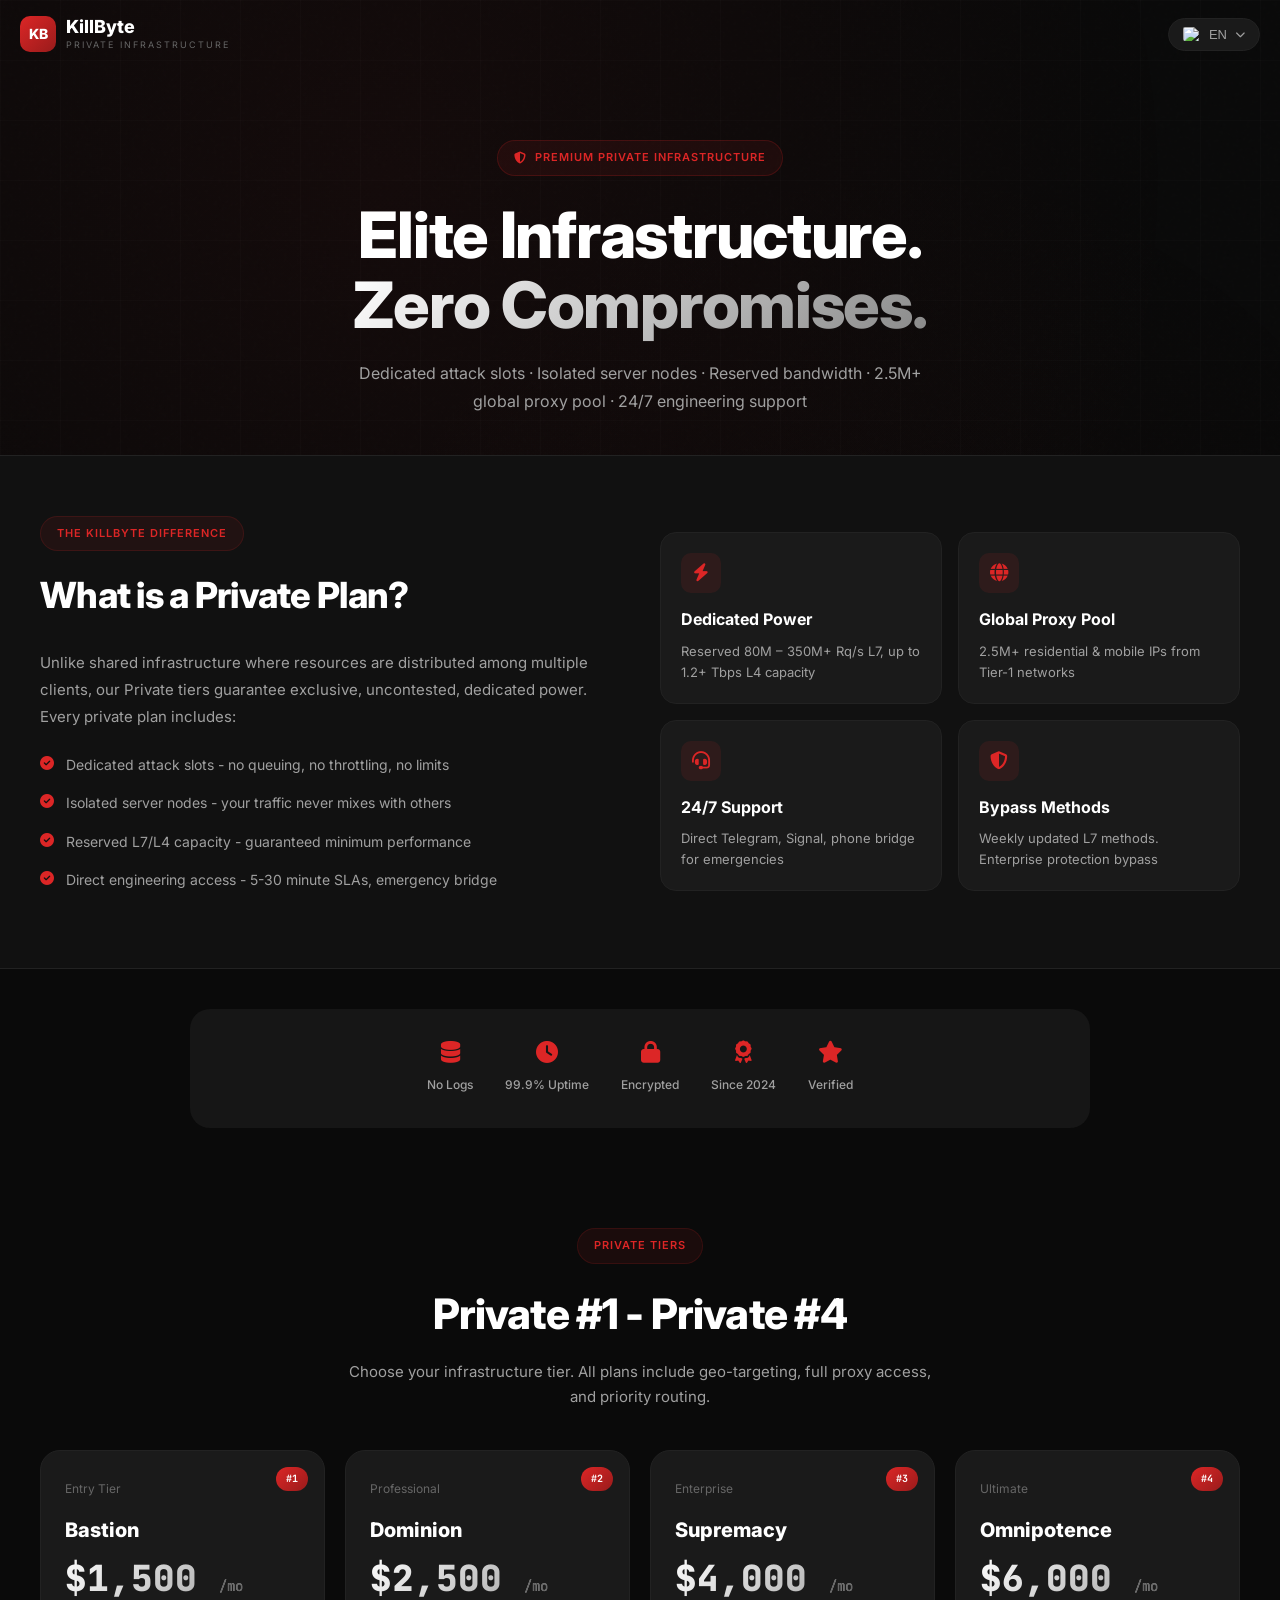
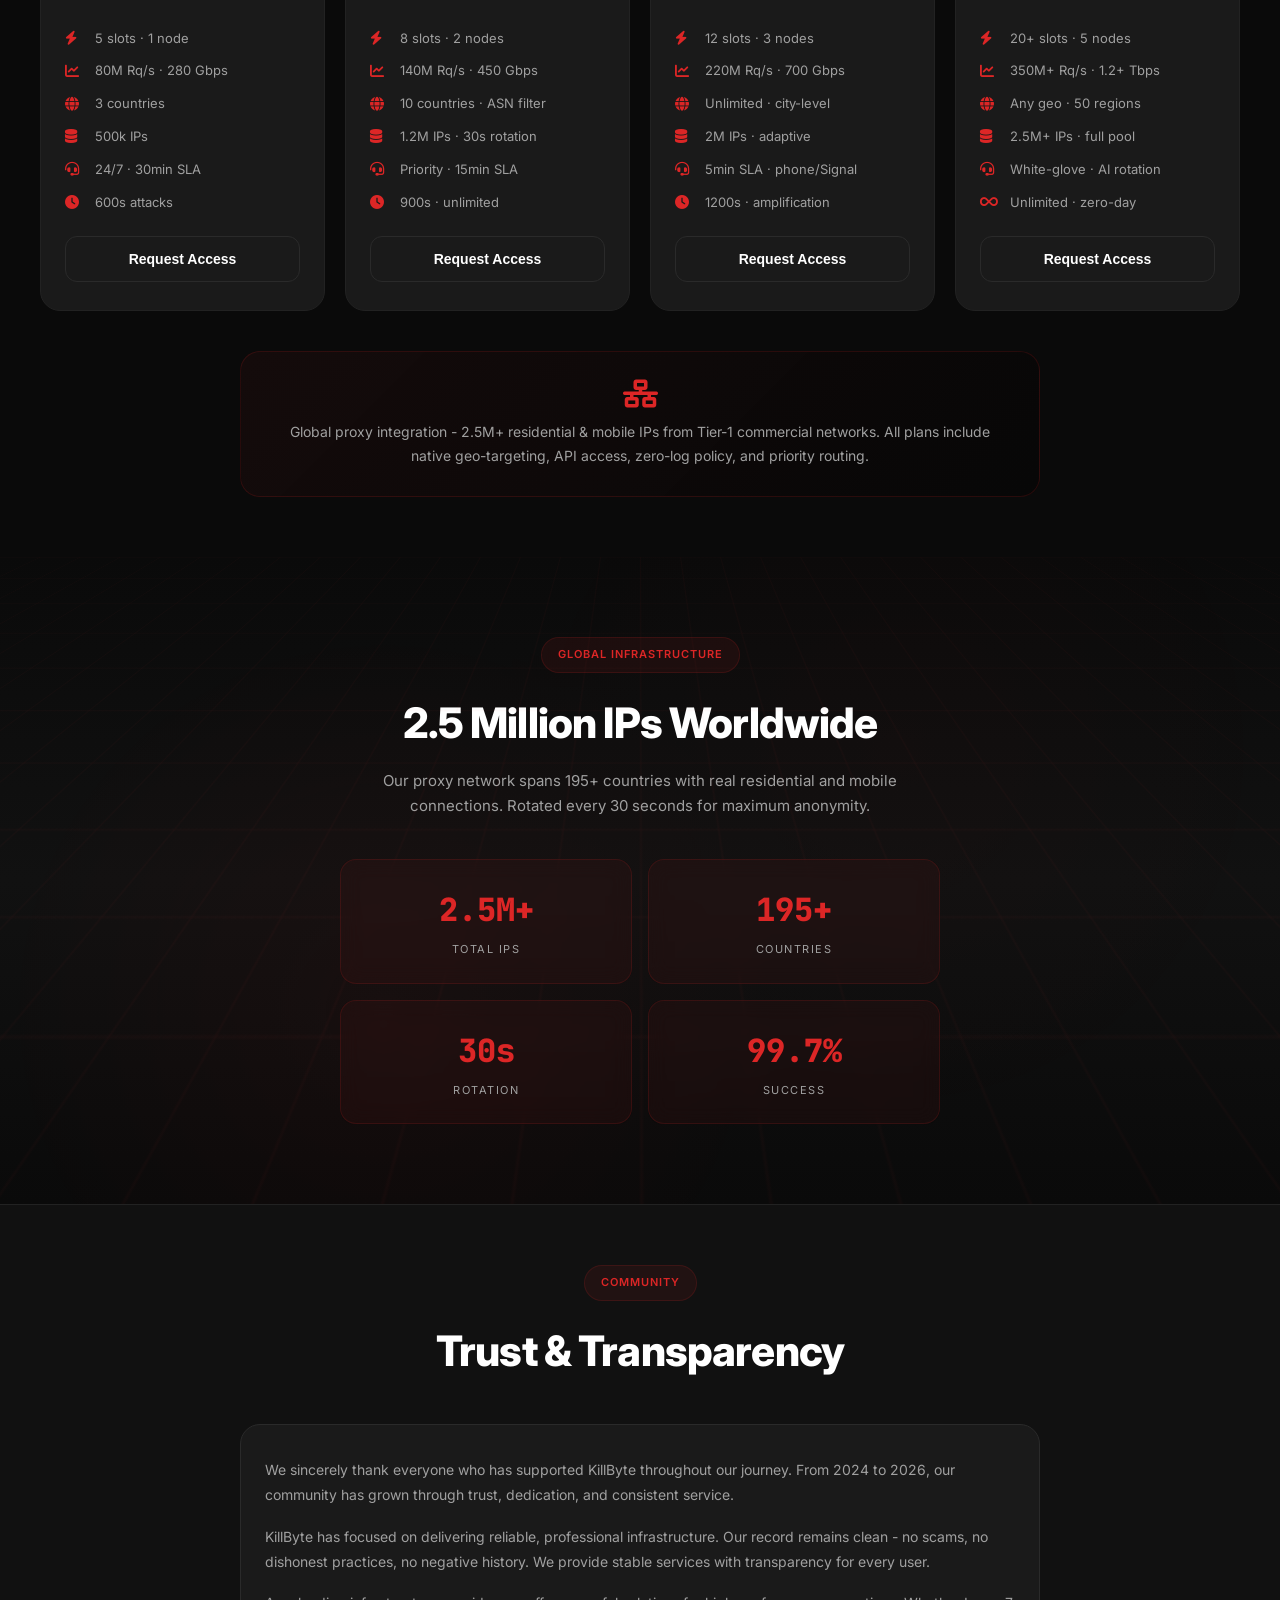
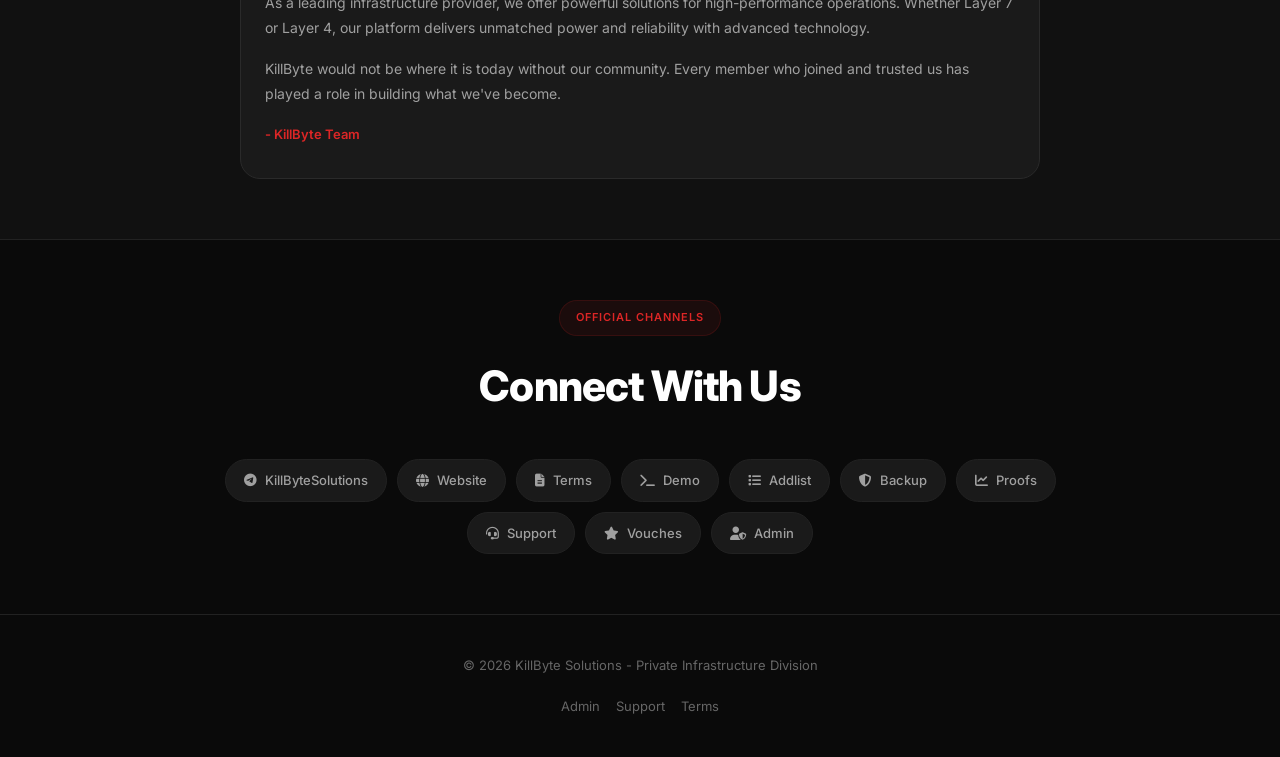
==== private/index.html @ 00084a05 "Update index.html" ====
<!DOCTYPE html>
<html lang="en">
<head>
    <meta charset="UTF-8">
    <meta name="viewport" content="width=device-width, initial-scale=1.0, maximum-scale=1.0, user-scalable=no">
    <title>KillByte · Premium Private Infrastructure</title>
    <meta name="description" content="Premium private infrastructure – dedicated slots, isolated servers, 2.5M+ proxy pool, 24/7 engineering. Zero sharing. Absolute trust.">
    
    <link rel="icon" type="image/svg+xml" href="data:image/svg+xml,%3Csvg xmlns='http://www.w3.org/2000/svg' viewBox='0 0 24 24' fill='%23dc2626'%3E%3Cpath d='M12 2L2 7l10 5 10-5-10-5zM2 17l10 5 10-5M2 12l10 5 10-5'/%3E%3C/svg%3E">
    
    <link href="https://fonts.googleapis.com/css2?family=Inter:wght@300;400;500;600;700;800;900&family=JetBrains+Mono:wght@400;500;600;700&display=swap" rel="stylesheet">
    <link rel="stylesheet" href="https://cdnjs.cloudflare.com/ajax/libs/font-awesome/6.5.1/css/all.min.css">
    
    <style>
        :root {
            --bg-primary: #0a0a0a;
            --bg-secondary: #111111;
            --bg-tertiary: #161616;
            --bg-card: #1a1a1a;
            --bg-elevated: #1e1e1e;
            --text-primary: #ffffff;
            --text-secondary: #a0a0a0;
            --text-tertiary: #666666;
            --text-muted: #444444;
            --accent-primary: #dc2626;
            --accent-secondary: #991b1b;
            --accent-glow: rgba(220, 38, 38, 0.15);
            --border: #222222;
            --border-light: #2a2a2a;
            --gradient-primary: linear-gradient(135deg, #dc2626 0%, #991b1b 100%);
            --gradient-text: linear-gradient(135deg, #ffffff 0%, #888888 100%);
            --shadow-xl: 0 24px 64px rgba(0, 0, 0, 0.6);
            --font-primary: 'Inter', sans-serif;
            --font-mono: 'JetBrains Mono', monospace;
            --ease-out-expo: cubic-bezier(0.16, 1, 0.3, 1);
        }

        * { margin: 0; padding: 0; box-sizing: border-box; -webkit-tap-highlight-color: transparent; }
        
        html {
            scroll-behavior: smooth;
            -webkit-text-size-adjust: 100%;
        }
        
        body {
            font-family: var(--font-primary);
            background: var(--bg-primary);
            color: var(--text-primary);
            line-height: 1.6;
            overflow-x: hidden;
            -webkit-font-smoothing: antialiased;
            -moz-osx-font-smoothing: grayscale;
        }
        
        ::selection { background: rgba(220, 38, 38, 0.2); color: white; }
        
        /* Background Effects */
        .bg-canvas { 
            position: fixed; inset: 0; z-index: 0; pointer-events: none; 
            background: radial-gradient(circle at 30% 20%, rgba(220,38,38,0.05), transparent 70%),
                        radial-gradient(circle at 70% 80%, rgba(153,27,27,0.03), transparent 50%);
        }
        
        .grid-overlay {
            position: fixed; inset: 0;
            background-image: linear-gradient(rgba(255,255,255,0.015) 1px, transparent 1px),
                              linear-gradient(90deg, rgba(255,255,255,0.015) 1px, transparent 1px);
            background-size: 60px 60px;
            pointer-events: none; z-index: 1;
        }
        
        .noise-overlay {
            position: fixed; inset: 0;
            background-image: url("data:image/svg+xml,%3Csvg viewBox='0 0 256 256' xmlns='http://www.w3.org/2000/svg'%3E%3Cfilter id='noise'%3E%3CfeTurbulence type='fractalNoise' baseFrequency='0.9' numOctaves='4' stitchTiles='stitch'/%3E%3C/filter%3E%3Crect width='100%25' height='100%25' filter='url(%23noise)'/%3E%3C/svg%3E");
            opacity: 0.012; pointer-events: none; z-index: 2;
        }
        
        /* Loading Overlays */
        .transfer-loading, .lang-loading {
            position: fixed; inset: 0; background: rgba(10,10,10,0.98); backdrop-filter: blur(30px);
            z-index: 10001; display: flex; align-items: center; justify-content: center;
            opacity: 0; visibility: hidden; transition: all 0.6s var(--ease-out-expo);
        }
        
        .transfer-loading.active, .lang-loading.active { opacity: 1; visibility: visible; }
        
        .loader-content { text-align: center; }
        .loader-ring {
            width: 60px; height: 60px; 
            border: 3px solid rgba(220,38,38,0.2);
            border-top: 3px solid var(--accent-primary); border-radius: 50%;
            animation: spin 1s linear infinite; margin: 0 auto 20px;
        }
        
        .loader-icon { 
            width: 60px; height: 60px; background: var(--gradient-primary); 
            border-radius: 16px; margin: 0 auto 20px; 
            display: flex; align-items: center; justify-content: center;
            animation: pulseGlow 2s infinite;
        }
        .loader-icon i { font-size: 28px; color: white; }
        
        .loader-text { font-size: 14px; font-weight: 700; letter-spacing: 3px; color: var(--accent-primary); text-transform: uppercase; }
        .loader-sub { font-size: 12px; color: var(--text-tertiary); margin-top: 8px; letter-spacing: 1px; }
        
        @keyframes spin { 0% { transform: rotate(0deg); } 100% { transform: rotate(360deg); } }
        @keyframes pulseGlow {
            0%,100% { box-shadow: 0 0 0 0 rgba(220,38,38,0.3); }
            50% { box-shadow: 0 0 0 15px rgba(220,38,38,0); }
        }
        
        /* Navbar */
        .navbar {
            position: fixed; top: 0; left: 0; right: 0; z-index: 1000;
            padding: 16px 20px; transition: all 0.5s var(--ease-out-expo);
        }
        
        .navbar.scrolled {
            background: rgba(10,10,10,0.95); backdrop-filter: blur(30px);
            border-bottom: 1px solid var(--border); padding: 12px 20px;
        }
        
        .nav-container { 
            max-width: 1400px; margin: 0 auto; 
            display: flex; align-items: center; justify-content: space-between; 
        }
        
        .brand { display: flex; align-items: center; gap: 10px; text-decoration: none; }
        .brand-icon { 
            width: 36px; height: 36px; background: var(--gradient-primary);
            border-radius: 10px; display: flex; align-items: center; justify-content: center;
            font-weight: 800; font-size: 14px; color: white;
        }
        .brand-text { display: flex; flex-direction: column; }
        .brand-name { font-size: 18px; font-weight: 800; color: var(--text-primary); line-height: 1.2; }
        .brand-tag { font-size: 9px; color: var(--text-tertiary); letter-spacing: 2px; text-transform: uppercase; }
        
        /* Mobile Menu Toggle */
        .menu-toggle {
            display: none; width: 40px; height: 40px;
            background: var(--bg-card); border: 1px solid var(--border);
            border-radius: 10px; color: var(--text-primary);
            align-items: center; justify-content: center; cursor: pointer;
        }
        
        /* Language Selector */
        .language-selector { position: relative; }
        .lang-btn {
            display: flex; align-items: center; gap: 8px; padding: 8px 14px;
            background: var(--bg-card); border: 1px solid var(--border);
            border-radius: 100px; color: var(--text-secondary); cursor: pointer;
            transition: all 0.3s; font-size: 13px;
        }
        .lang-btn:hover { border-color: var(--accent-primary); color: white; }
        .lang-flag { width: 18px; height: 14px; border-radius: 2px; object-fit: cover; }
        .lang-dropdown {
            position: absolute; top: calc(100% + 8px); right: 0;
            background: var(--bg-card); border: 1px solid var(--border); border-radius: 12px;
            padding: 8px; min-width: 160px; opacity: 0; visibility: hidden;
            transform: translateY(-10px); transition: all 0.3s; z-index: 100;
            box-shadow: 0 20px 40px rgba(0,0,0,0.5);
        }
        .language-selector.active .lang-dropdown { opacity: 1; visibility: visible; transform: translateY(0); }
        .lang-option {
            display: flex; align-items: center; gap: 10px; width: 100%; padding: 10px 12px;
            background: none; border: none; border-radius: 8px; color: var(--text-secondary);
            cursor: pointer; transition: 0.3s; font-size: 13px;
        }
        .lang-option:hover { background: rgba(220,38,38,0.1); color: var(--accent-primary); }
        
        main { position: relative; z-index: 10; padding-top: 80px; }
        
        /* Hero Section */
        .hero {
            text-align: center; padding: 60px 20px 40px;
            animation: fadeInUp 1s var(--ease-out-expo);
        }
        
        .hero-badge {
            display: inline-flex; align-items: center; gap: 8px; padding: 8px 16px;
            background: rgba(220,38,38,0.08); border: 1px solid rgba(220,38,38,0.2);
            border-radius: 100px; font-size: 11px; font-weight: 600; color: var(--accent-primary);
            margin-bottom: 24px; letter-spacing: 1px; text-transform: uppercase;
        }
        
        .hero-title {
            font-size: clamp(32px, 8vw, 64px); font-weight: 800; line-height: 1.1; 
            margin-bottom: 20px; letter-spacing: -0.02em;
        }
        
        .hero-title .gradient { 
            background: var(--gradient-text); -webkit-background-clip: text; 
            background-clip: text; color: transparent; 
        }
        
        .hero-sub { 
            font-size: 16px; color: var(--text-secondary); 
            max-width: 600px; margin: 0 auto; line-height: 1.7;
        }
        
        /* Section Spacing */
        .section { padding: 60px 20px; }
        .section-alt { background: var(--bg-secondary); border-top: 1px solid var(--border); border-bottom: 1px solid var(--border); }
        
        .container { max-width: 1200px; margin: 0 auto; }
        
        .section-header { text-align: center; margin-bottom: 40px; }
        .section-label {
            display: inline-block; padding: 8px 16px; background: rgba(220,38,38,0.08);
            border: 1px solid rgba(220,38,38,0.15); border-radius: 100px;
            font-size: 11px; font-weight: 600; color: var(--accent-primary); 
            margin-bottom: 16px; letter-spacing: 1px; text-transform: uppercase;
        }
        .section-title { 
            font-size: clamp(28px, 5vw, 42px); font-weight: 800; 
            margin-bottom: 12px; letter-spacing: -0.02em;
        }
        .section-desc { 
            font-size: 15px; color: var(--text-secondary); 
            max-width: 600px; margin: 0 auto; line-height: 1.7;
        }
        
        /* What is Private */
        .two-col { display: grid; grid-template-columns: 1fr 1fr; gap: 40px; align-items: center; }
        
        .feature-list { list-style: none; margin-top: 24px; }
        .feature-list li {
            display: flex; align-items: flex-start; gap: 12px;
            margin-bottom: 16px; color: var(--text-secondary);
            font-size: 14px; line-height: 1.6;
        }
        .feature-list li i { 
            color: var(--accent-primary); margin-top: 2px; font-size: 14px;
            flex-shrink: 0;
        }
        
        .features-grid { 
            display: grid; grid-template-columns: repeat(2, 1fr); gap: 16px; 
        }
        
        .feature-card {
            background: var(--bg-card); border: 1px solid var(--border); 
            border-radius: 16px; padding: 20px;
            transition: all 0.4s var(--ease-out-expo);
        }
        
        .feature-card:hover { 
            transform: translateY(-4px); border-color: var(--accent-primary);
            box-shadow: 0 20px 40px rgba(0,0,0,0.3), 0 0 30px var(--accent-glow);
        }
        
        .feature-card-icon { 
            width: 40px; height: 40px; background: rgba(220,38,38,0.1);
            border-radius: 10px; display: flex; align-items: center; justify-content: center;
            margin-bottom: 14px; color: var(--accent-primary); font-size: 18px;
        }
        
        .feature-card-title { font-size: 16px; font-weight: 700; margin-bottom: 8px; }
        .feature-card-desc { font-size: 13px; color: var(--text-secondary); line-height: 1.6; }
        
        /* Trust Strip */
        .trust-strip {
            display: flex; justify-content: center; gap: 32px; flex-wrap: wrap;
            padding: 32px 20px; background: var(--bg-tertiary); 
            border-radius: 20px; margin: 40px auto; max-width: 900px;
        }
        
        .trust-item { text-align: center; }
        .trust-item i { 
            font-size: 22px; color: var(--accent-primary); margin-bottom: 8px; 
            display: block;
        }
        .trust-item span { font-size: 12px; color: var(--text-secondary); font-weight: 500; }
        
        /* Plans Grid */
        .plans-grid {
            display: grid; grid-template-columns: repeat(auto-fit, minmax(280px, 1fr));
            gap: 20px; max-width: 1200px; margin: 0 auto;
        }
        
        .plan-card {
            background: var(--bg-card); border: 1px solid var(--border); 
            border-radius: 20px; padding: 28px 24px;
            transition: all 0.4s var(--ease-out-expo); position: relative;
        }
        
        .plan-card:hover { 
            transform: translateY(-8px); border-color: var(--accent-primary);
            box-shadow: 0 25px 50px rgba(0,0,0,0.4), 0 0 40px var(--accent-glow);
        }
        
        .plan-badge {
            position: absolute; top: 16px; right: 16px;
            background: var(--gradient-primary); padding: 4px 10px; 
            border-radius: 20px; font-size: 10px; font-weight: 700; 
            font-family: var(--font-mono); color: white;
        }
        
        .plan-name { font-size: 20px; font-weight: 800; margin: 8px 0 4px; }
        .plan-tier { font-size: 12px; color: var(--text-tertiary); margin-bottom: 16px; }
        
        .plan-price { 
            font-size: 36px; font-weight: 900; font-family: var(--font-mono); 
            background: var(--gradient-text); -webkit-background-clip: text; 
            background-clip: text; color: transparent; margin-bottom: 20px;
        }
        .plan-price span { font-size: 14px; color: var(--text-tertiary); font-weight: 400; }
        
        .plan-specs { display: flex; flex-direction: column; gap: 12px; margin-bottom: 24px; }
        .plan-spec {
            display: flex; align-items: center; gap: 10px; 
            font-size: 13px; color: var(--text-secondary);
        }
        .plan-spec i { 
            width: 20px; color: var(--accent-primary); font-size: 14px;
            flex-shrink: 0;
        }
        
        .btn-primary {
            width: 100%; padding: 14px; background: transparent; 
            border: 1.5px solid var(--border-light); border-radius: 12px; 
            color: var(--text-primary); font-weight: 600; cursor: pointer;
            transition: all 0.3s; font-size: 14px;
            display: flex; align-items: center; justify-content: center; gap: 8px;
        }
        
        .btn-primary:hover { 
            background: var(--gradient-primary); border-color: transparent; 
            transform: translateY(-2px); box-shadow: 0 10px 30px rgba(220,38,38,0.25);
        }
        
        /* Proxy Section */
        .proxy-section {
            padding: 80px 20px; position: relative; overflow: hidden;
            background: linear-gradient(180deg, var(--bg-primary) 0%, var(--bg-secondary) 50%, var(--bg-primary) 100%);
        }
        
        .proxy-visual {
            position: absolute; inset: 0; opacity: 0.3;
            background: 
                radial-gradient(circle at 30% 70%, rgba(220,38,38,0.15) 0%, transparent 40%),
                radial-gradient(circle at 70% 30%, rgba(153,27,27,0.1) 0%, transparent 40%);
        }
        
        .proxy-grid-visual {
            position: absolute; inset: 0;
            background-image: 
                linear-gradient(rgba(220,38,38,0.03) 1px, transparent 1px),
                linear-gradient(90deg, rgba(220,38,38,0.03) 1px, transparent 1px);
            background-size: 40px 40px;
            transform: perspective(500px) rotateX(60deg);
            transform-origin: center top;
            animation: gridMove 15s linear infinite;
        }
        
        @keyframes gridMove {
            0% { transform: perspective(500px) rotateX(60deg) translateY(0); }
            100% { transform: perspective(500px) rotateX(60deg) translateY(40px); }
        }
        
        .proxy-content { position: relative; z-index: 10; text-align: center; }
        
        .proxy-stats {
            display: grid; grid-template-columns: repeat(2, 1fr); gap: 16px; 
            max-width: 600px; margin: 40px auto 0;
        }
        
        .proxy-stat {
            background: rgba(220,38,38,0.05); border: 1px solid rgba(220,38,38,0.15);
            border-radius: 16px; padding: 24px 20px; backdrop-filter: blur(10px);
        }
        
        .proxy-stat-number {
            font-size: 32px; font-weight: 900; color: var(--accent-primary);
            font-family: var(--font-mono); margin-bottom: 6px;
        }
        
        .proxy-stat-label { 
            font-size: 11px; color: var(--text-secondary); 
            text-transform: uppercase; letter-spacing: 1.5px; 
        }
        
        /* Info Strip */
        .info-strip {
            background: linear-gradient(135deg, rgba(220,38,38,0.05), rgba(0,0,0,0.3));
            border-radius: 20px; padding: 28px; text-align: center; 
            max-width: 800px; margin: 40px auto 0;
            border: 1px solid rgba(220,38,38,0.15);
        }
        
        .info-strip i { 
            font-size: 28px; color: var(--accent-primary); 
            margin-bottom: 12px; display: block; 
        }
        .info-strip p { font-size: 14px; color: var(--text-secondary); line-height: 1.7; }
        .info-strip strong { color: var(--text-primary); font-weight: 600; }
        
        /* Community Section */
        .community-card {
            background: var(--bg-card); border-radius: 20px; 
            padding: 32px 24px; border: 1px solid var(--border-light);
            max-width: 800px; margin: 0 auto;
        }
        
        .community-card p { 
            font-size: 14px; color: var(--text-secondary); 
            line-height: 1.8; margin-bottom: 16px;
        }
        .community-card p:last-child { 
            margin-bottom: 0; color: var(--accent-primary); 
            font-weight: 600; font-size: 13px;
        }
        
        /* Contacts */
        .contacts-grid {
            display: flex; flex-wrap: wrap; gap: 10px; justify-content: center;
            max-width: 900px; margin: 0 auto;
        }
        
        .contact-chip {
            background: var(--bg-card); border: 1px solid var(--border); 
            border-radius: 100px; padding: 10px 18px; 
            text-decoration: none; color: var(--text-secondary);
            transition: all 0.3s; display: inline-flex; align-items: center; gap: 8px;
            font-size: 13px; font-weight: 500;
        }
        
        .contact-chip:hover { 
            border-color: var(--accent-primary); color: var(--accent-primary); 
            transform: translateY(-2px); background: rgba(220,38,38,0.05);
        }
        
        /* Footer */
        footer {
            background: var(--bg-primary); border-top: 1px solid var(--border);
            padding: 40px 20px; text-align: center;
        }
        
        footer p { 
            font-size: 13px; color: var(--text-tertiary); 
            margin-bottom: 20px; 
        }
        
        .footer-links { 
            display: flex; gap: 16px; justify-content: center; 
            flex-wrap: wrap; 
        }
        
        .footer-links a { 
            background: none; border: none; color: var(--text-tertiary); 
            cursor: pointer; transition: color 0.3s; 
            text-decoration: none; font-size: 13px;
        }
        
        .footer-links a:hover { color: var(--accent-primary); }
        
        /* Animations */
        @keyframes fadeInUp {
            from { opacity: 0; transform: translateY(30px); }
            to { opacity: 1; transform: translateY(0); }
        }
        
        .scroll-reveal { 
            opacity: 0; transform: translateY(24px); 
            transition: all 0.6s var(--ease-out-expo); 
        }
        .scroll-reveal.revealed { opacity: 1; transform: translateY(0); }
        
        /* Mobile Optimizations */
        @media (max-width: 768px) {
            .menu-toggle { display: flex; }
            
            .navbar { padding: 12px 16px; }
            .navbar.scrolled { padding: 10px 16px; }
            
            .brand-icon { width: 32px; height: 32px; font-size: 12px; }
            .brand-name { font-size: 16px; }
            
            main { padding-top: 70px; }
            
            .hero { padding: 40px 16px 32px; }
            .hero-badge { font-size: 10px; padding: 6px 12px; }
            .hero-sub { font-size: 15px; }
            
            .section { padding: 48px 16px; }
            
            .two-col { grid-template-columns: 1fr; gap: 32px; }
            
            .features-grid { grid-template-columns: 1fr; }
            
            .trust-strip { 
                gap: 20px; padding: 24px 16px; 
                display: grid; grid-template-columns: repeat(2, 1fr);
            }
            .trust-item i { font-size: 20px; }
            .trust-item span { font-size: 11px; }
            
            .plans-grid { grid-template-columns: 1fr; gap: 16px; }
            
            .plan-card { padding: 24px 20px; }
            .plan-price { font-size: 32px; }
            .plan-spec { font-size: 12px; }
            
            .proxy-stats { grid-template-columns: repeat(2, 1fr); gap: 12px; }
            .proxy-stat { padding: 20px 16px; }
            .proxy-stat-number { font-size: 28px; }
            .proxy-stat-label { font-size: 10px; }
            
            .community-card { padding: 24px 20px; }
            .community-card p { font-size: 13px; }
            
            .contacts-grid { gap: 8px; }
            .contact-chip { padding: 8px 14px; font-size: 12px; }
            
            .info-strip { padding: 24px 20px; margin: 32px 16px 0; }
            .info-strip i { font-size: 24px; }
            .info-strip p { font-size: 13px; }
        }
        
        @media (max-width: 380px) {
            .hero-title { font-size: 28px; }
            .section-title { font-size: 24px; }
            .plan-price { font-size: 28px; }
            .proxy-stat-number { font-size: 24px; }
        }
        
        /* Touch optimizations */
        @media (hover: none) {
            .feature-card:hover, .plan-card:hover, .contact-chip:hover {
                transform: none;
            }
            
            .btn-primary:active {
                transform: scale(0.98);
                opacity: 0.9;
            }
        }
    </style>
</head>
<body>
    <div class="bg-canvas"></div>
    <div class="grid-overlay"></div>
    <div class="noise-overlay"></div>
    
    <!-- Transfer Loading -->
    <div class="transfer-loading" id="transferLoading">
        <div class="loader-content">
            <div class="loader-ring"></div>
            <div class="loader-text">Initializing</div>
            <div class="loader-sub">Private Infrastructure</div>
        </div>
    </div>
    
    <!-- Language Loading -->
    <div class="lang-loading" id="langLoading">
        <div class="loader-content">
            <div class="loader-icon"><i class="fas fa-globe"></i></div>
            <div class="loader-text">Switching</div>
        </div>
    </div>
    
    <nav class="navbar" id="navbar">
        <div class="nav-container">
            <a href="#" class="brand">
                <div class="brand-icon">KB</div>
                <div class="brand-text">
                    <span class="brand-name">KillByte</span>
                    <span class="brand-tag">Private Infrastructure</span>
                </div>
            </a>
            
            <div class="language-selector" id="langSelector">
                <button class="lang-btn" id="langBtn">
                    <img src="https://flagcdn.com/w20/gb.png" alt="EN" class="lang-flag">
                    <span>EN</span>
                    <i class="fas fa-chevron-down" style="font-size: 10px;"></i>
                </button>
                <div class="lang-dropdown" id="langDropdown">
                    <button class="lang-option" data-lang="en">
                        <img src="https://flagcdn.com/w20/gb.png" alt="EN">
                        <span>English</span>
                    </button>
                    <button class="lang-option" data-lang="cn">
                        <img src="https://flagcdn.com/w20/cn.png" alt="CN">
                        <span>中文</span>
                    </button>
                    <button class="lang-option" data-lang="ru">
                        <img src="https://flagcdn.com/w20/ru.png" alt="RU">
                        <span>Русский</span>
                    </button>
                </div>
            </div>
        </div>
    </nav>
    
    <main>
        <!-- Hero -->
        <section class="hero">
            <div class="hero-badge">
                <i class="fas fa-shield-alt" style="font-size: 12px;"></i>
                <span data-key="badge">Premium Private Infrastructure</span>
            </div>
            <h1 class="hero-title">
                <span data-key="heroTitle1">Elite Infrastructure.</span><br>
                <span class="gradient" data-key="heroTitle2">Zero Compromises.</span>
            </h1>
            <p class="hero-sub" data-key="heroDesc">
                Dedicated attack slots · Isolated server nodes · Reserved bandwidth · 
                2.5M+ global proxy pool · 24/7 engineering support
            </p>
        </section>
        
        <!-- What is Private -->
        <section class="section section-alt">
            <div class="container two-col">
                <div>
                    <div class="section-header" style="text-align: left; margin-bottom: 24px;">
                        <div class="section-label" data-key="whatLabel">The KillByte Difference</div>
                        <h2 class="section-title" style="font-size: clamp(24px, 4vw, 36px);" data-key="whatTitle">What is a Private Plan?</h2>
                    </div>
                    <p style="color: var(--text-secondary); font-size: 15px; line-height: 1.8; margin-bottom: 20px;" data-key="whatDesc1">
                        Unlike shared infrastructure where resources are distributed among multiple clients, our Private tiers guarantee <strong style="color: var(--text-primary);">exclusive, uncontested, dedicated power</strong>. Every private plan includes:
                    </p>
                    <ul class="feature-list">
                        <li>
                            <i class="fas fa-check-circle"></i>
                            <span data-key="whatLi1">Dedicated attack slots - no queuing, no throttling, no limits</span>
                        </li>
                        <li>
                            <i class="fas fa-check-circle"></i>
                            <span data-key="whatLi2">Isolated server nodes - your traffic never mixes with others</span>
                        </li>
                        <li>
                            <i class="fas fa-check-circle"></i>
                            <span data-key="whatLi3">Reserved L7/L4 capacity - guaranteed minimum performance</span>
                        </li>
                        <li>
                            <i class="fas fa-check-circle"></i>
                            <span data-key="whatLi4">Direct engineering access - 5-30 minute SLAs, emergency bridge</span>
                        </li>
                    </ul>
                </div>
                
                <div class="features-grid">
                    <div class="feature-card scroll-reveal">
                        <div class="feature-card-icon"><i class="fas fa-bolt"></i></div>
                        <div class="feature-card-title" data-key="feat1Title">Dedicated Power</div>
                        <div class="feature-card-desc" data-key="feat1Desc">Reserved 80M – 350M+ Rq/s L7, up to 1.2+ Tbps L4 capacity</div>
                    </div>
                    <div class="feature-card scroll-reveal">
                        <div class="feature-card-icon"><i class="fas fa-globe"></i></div>
                        <div class="feature-card-title" data-key="feat2Title">Global Proxy Pool</div>
                        <div class="feature-card-desc" data-key="feat2Desc">2.5M+ residential & mobile IPs from Tier-1 networks</div>
                    </div>
                    <div class="feature-card scroll-reveal">
                        <div class="feature-card-icon"><i class="fas fa-headset"></i></div>
                        <div class="feature-card-title" data-key="feat3Title">24/7 Support</div>
                        <div class="feature-card-desc" data-key="feat3Desc">Direct Telegram, Signal, phone bridge for emergencies</div>
                    </div>
                    <div class="feature-card scroll-reveal">
                        <div class="feature-card-icon"><i class="fas fa-shield-alt"></i></div>
                        <div class="feature-card-title" data-key="feat4Title">Bypass Methods</div>
                        <div class="feature-card-desc" data-key="feat4Desc">Weekly updated L7 methods. Enterprise protection bypass</div>
                    </div>
                </div>
            </div>
        </section>
        
        <!-- Trust Strip -->
        <div class="trust-strip scroll-reveal">
            <div class="trust-item">
                <i class="fas fa-database"></i>
                <span data-key="trust1">No Logs</span>
            </div>
            <div class="trust-item">
                <i class="fas fa-clock"></i>
                <span data-key="trust2">99.9% Uptime</span>
            </div>
            <div class="trust-item">
                <i class="fas fa-lock"></i>
                <span data-key="trust3">Encrypted</span>
            </div>
            <div class="trust-item">
                <i class="fas fa-award"></i>
                <span data-key="trust4">Since 2024</span>
            </div>
            <div class="trust-item">
                <i class="fas fa-star"></i>
                <span data-key="trust5">Verified</span>
            </div>
        </div>
        
        <!-- Plans -->
        <section class="section">
            <div class="section-header scroll-reveal">
                <div class="section-label" data-key="plansLabel">Private Tiers</div>
                <h2 class="section-title" data-key="plansTitle">Private Plans</h2>
                <p class="section-desc" data-key="plansDesc">
                    Choose your infrastructure tier. All plans include geo-targeting, full proxy access, and priority routing.
                </p>
            </div>
            
            <div class="plans-grid">
                <!-- Private #1 -->
                <div class="plan-card scroll-reveal">
                    <div class="plan-badge">#1</div>
                    <div class="plan-tier" data-key="p1_tier">Entry Tier</div>
                    <div class="plan-name" data-key="p1_name">Bastion</div>
                    <div class="plan-price">$1,500 <span data-key="per_month">/mo</span></div>
                    <div class="plan-specs">
                        <div class="plan-spec"><i class="fas fa-bolt"></i> <span data-key="p1_slots">5 slots · 1 node</span></div>
                        <div class="plan-spec"><i class="fas fa-chart-line"></i> <span data-key="p1_power">80M Rq/s · 280 Gbps</span></div>
                        <div class="plan-spec"><i class="fas fa-globe"></i> <span data-key="p1_geo">3 countries</span></div>
                        <div class="plan-spec"><i class="fas fa-database"></i> <span data-key="p1_proxy">500k IPs</span></div>
                        <div class="plan-spec"><i class="fas fa-headset"></i> <span data-key="p1_support">24/7 · 30min SLA</span></div>
                        <div class="plan-spec"><i class="fas fa-clock"></i> <span data-key="p1_duration">600s attacks</span></div>
                    </div>
                    <button class="btn-primary" onclick="orderPlan('Private #1')" data-key="order_btn">
                        Request Access <i class="fas fa-arrow-right" style="font-size: 12px;"></i>
                    </button>
                </div>
                
                <!-- Private #2 -->
                <div class="plan-card scroll-reveal">
                    <div class="plan-badge">#2</div>
                    <div class="plan-tier" data-key="p2_tier">Professional</div>
                    <div class="plan-name" data-key="p2_name">Dominion</div>
                    <div class="plan-price">$2,500 <span data-key="per_month">/mo</span></div>
                    <div class="plan-specs">
                        <div class="plan-spec"><i class="fas fa-bolt"></i> <span data-key="p2_slots">8 slots · 2 nodes</span></div>
                        <div class="plan-spec"><i class="fas fa-chart-line"></i> <span data-key="p2_power">140M Rq/s · 450 Gbps</span></div>
                        <div class="plan-spec"><i class="fas fa-globe"></i> <span data-key="p2_geo">10 countries · ASN filter</span></div>
                        <div class="plan-spec"><i class="fas fa-database"></i> <span data-key="p2_proxy">1.2M IPs · 30s rotation</span></div>
                        <div class="plan-spec"><i class="fas fa-headset"></i> <span data-key="p2_support">Priority · 15min SLA</span></div>
                        <div class="plan-spec"><i class="fas fa-clock"></i> <span data-key="p2_duration">900s · unlimited</span></div>
                    </div>
                    <button class="btn-primary" onclick="orderPlan('Private #2')" data-key="order_btn">
                        Request Access <i class="fas fa-arrow-right" style="font-size: 12px;"></i>
                    </button>
                </div>
                
                <!-- Private #3 -->
                <div class="plan-card scroll-reveal">
                    <div class="plan-badge">#3</div>
                    <div class="plan-tier" data-key="p3_tier">Enterprise</div>
                    <div class="plan-name" data-key="p3_name">Supremacy</div>
                    <div class="plan-price">$4,000 <span data-key="per_month">/mo</span></div>
                    <div class="plan-specs">
                        <div class="plan-spec"><i class="fas fa-bolt"></i> <span data-key="p3_slots">12 slots · 3 nodes</span></div>
                        <div class="plan-spec"><i class="fas fa-chart-line"></i> <span data-key="p3_power">220M Rq/s · 700 Gbps</span></div>
                        <div class="plan-spec"><i class="fas fa-globe"></i> <span data-key="p3_geo">Unlimited · city-level</span></div>
                        <div class="plan-spec"><i class="fas fa-database"></i> <span data-key="p3_proxy">2M IPs · adaptive</span></div>
                        <div class="plan-spec"><i class="fas fa-headset"></i> <span data-key="p3_support">5min SLA · phone/Signal</span></div>
                        <div class="plan-spec"><i class="fas fa-clock"></i> <span data-key="p3_duration">1200s · amplification</span></div>
                    </div>
                    <button class="btn-primary" onclick="orderPlan('Private #3')" data-key="order_btn">
                        Request Access <i class="fas fa-arrow-right" style="font-size: 12px;"></i>
                    </button>
                </div>
                
                <!-- Private #4 -->
                <div class="plan-card scroll-reveal">
                    <div class="plan-badge">#4</div>
                    <div class="plan-tier" data-key="p4_tier">Ultimate</div>
                    <div class="plan-name" data-key="p4_name">Omnipotence</div>
                    <div class="plan-price">$6,000 <span data-key="per_month">/mo</span></div>
                    <div class="plan-specs">
                        <div class="plan-spec"><i class="fas fa-bolt"></i> <span data-key="p4_slots">20+ slots · 5 nodes</span></div>
                        <div class="plan-spec"><i class="fas fa-chart-line"></i> <span data-key="p4_power">350M+ Rq/s · 1.2+ Tbps</span></div>
                        <div class="plan-spec"><i class="fas fa-globe"></i> <span data-key="p4_geo">Any geo · 50 regions</span></div>
                        <div class="plan-spec"><i class="fas fa-database"></i> <span data-key="p4_proxy">2.5M+ IPs · full pool</span></div>
                        <div class="plan-spec"><i class="fas fa-headset"></i> <span data-key="p4_support">White-glove · AI rotation</span></div>
                        <div class="plan-spec"><i class="fas fa-infinity"></i> <span data-key="p4_duration">Unlimited · zero-day</span></div>
                    </div>
                    <button class="btn-primary" onclick="orderPlan('Private #4')" data-key="order_btn">
                        Request Access <i class="fas fa-arrow-right" style="font-size: 12px;"></i>
                    </button>
                </div>
            </div>
            
            <div class="info-strip scroll-reveal">
                <i class="fas fa-network-wired"></i>
                <p data-key="info_text">
                    <strong>Global proxy integration</strong> - 2.5M+ residential & mobile IPs from Tier-1 commercial networks. 
                    All plans include native geo-targeting, API access, zero-log policy, and priority routing.
                </p>
            </div>
        </section>
        
        <!-- Proxy Animation Section -->
        <section class="proxy-section">
            <div class="proxy-visual"></div>
            <div class="proxy-grid-visual"></div>
            <div class="proxy-content">
                <div class="section-header scroll-reveal">
                    <div class="section-label" data-key="proxyLabel">Global Infrastructure</div>
                    <h2 class="section-title" data-key="proxyTitle">2.5 Million IPs Worldwide</h2>
                    <p class="section-desc" data-key="proxyDesc">
                        Our proxy network spans 195+ countries with real residential and mobile connections. 
                        Rotated every 30 seconds for maximum anonymity.
                    </p>
                </div>
                
                <div class="proxy-stats scroll-reveal">
                    <div class="proxy-stat">
                        <div class="proxy-stat-number">2.5M+</div>
                        <div class="proxy-stat-label" data-key="stat1">Total IPs</div>
                    </div>
                    <div class="proxy-stat">
                        <div class="proxy-stat-number">195+</div>
                        <div class="proxy-stat-label" data-key="stat2">Countries</div>
                    </div>
                    <div class="proxy-stat">
                        <div class="proxy-stat-number">30s</div>
                        <div class="proxy-stat-label" data-key="stat3">Rotation</div>
                    </div>
                    <div class="proxy-stat">
                        <div class="proxy-stat-number">99.7%</div>
                        <div class="proxy-stat-label" data-key="stat4">Success</div>
                    </div>
                </div>
            </div>
        </section>
        
        <!-- Community -->
        <section class="section section-alt">
            <div class="section-header scroll-reveal">
                <div class="section-label" data-key="communityLabel">Community</div>
                <h2 class="section-title" data-key="communityTitle">Trust & Transparency</h2>
            </div>
            <div class="community-card scroll-reveal">
                <p data-key="communityText1">
                    We sincerely thank everyone who has supported KillByte throughout our journey. From 2024 to 2026, our community has grown through trust, dedication, and consistent service.
                </p>
                <p data-key="communityText2">
                    KillByte has focused on delivering reliable, professional infrastructure. Our record remains clean - no scams, no dishonest practices, no negative history. We provide stable services with transparency for every user.
                </p>
                <p data-key="communityText3">
                    As a leading infrastructure provider, we offer powerful solutions for high-performance operations. Whether Layer 7 or Layer 4, our platform delivers unmatched power and reliability with advanced technology.
                </p>
                <p data-key="communityText4">
                    KillByte would not be where it is today without our community. Every member who joined and trusted us has played a role in building what we've become.
                </p>
                <p data-key="communityText5">- KillByte Team</p>
            </div>
        </section>
        
        <!-- Contacts -->
        <section class="section">
            <div class="section-header scroll-reveal">
                <div class="section-label" data-key="contactsLabel">Official Channels</div>
                <h2 class="section-title" data-key="contactsTitle">Connect With Us</h2>
            </div>
            <div class="contacts-grid scroll-reveal">
                <a href="https://t.me/+eF2cU5fVUxU3ZDcx" target="_blank" class="contact-chip">
                    <i class="fab fa-telegram"></i> KillByteSolutions
                </a>
                <a href="https://killbyte.cc/" target="_blank" class="contact-chip">
                    <i class="fas fa-globe"></i> Website
                </a>
                <a href="https://killbyte.cc/tos" target="_blank" class="contact-chip">
                    <i class="fas fa-file-alt"></i> Terms
                </a>
                <a href="https://killbyte.cc/#terminal" target="_blank" class="contact-chip">
                    <i class="fas fa-terminal"></i> Demo
                </a>
                <a href="https://t.me/addlist/TU8lnQMAZMk0OTU1" target="_blank" class="contact-chip">
                    <i class="fas fa-list"></i> Addlist
                </a>
                <a href="https://t.me/killbytebackup" target="_blank" class="contact-chip">
                    <i class="fas fa-shield-alt"></i> Backup
                </a>
                <a href="https://t.me/KillBytePowerShow" target="_blank" class="contact-chip">
                    <i class="fas fa-chart-line"></i> Proofs
                </a>
                <a href="http://t.me/KillByte_Support_Bot" target="_blank" class="contact-chip">
                    <i class="fas fa-headset"></i> Support
                </a>
                <a href="http://t.me/killbytevouch" target="_blank" class="contact-chip">
                    <i class="fas fa-star"></i> Vouches
                </a>
                <a href="https://t.me/rankflood" target="_blank" class="contact-chip">
                    <i class="fas fa-user-shield"></i> Admin
                </a>
            </div>
        </section>
    </main>
    
    <footer>
        <p data-key="footer_text">© 2026 KillByte Solutions - Private Infrastructure Division</p>
        <div class="footer-links">
            <a href="https://t.me/rankflood" target="_blank" data-key="contact_admin">Admin</a>
            <a href="http://t.me/KillByte_Support_Bot" target="_blank" data-key="support_bot">Support</a>
            <a href="https://killbyte.cc/tos" target="_blank" data-key="terms_link">Terms</a>
        </div>
    </footer>
    
    <script>
        const translations = {
            en: {
                badge: "Premium Private Infrastructure",
                heroTitle1: "Elite Infrastructure.", heroTitle2: "Zero Compromises.",
                heroDesc: "Dedicated attack slots · Isolated server nodes · Reserved bandwidth · 2.5M+ global proxy pool · 24/7 engineering support",
                whatLabel: "The KillByte Difference", whatTitle: "What is a Private Plan?",
                whatDesc1: "Unlike shared infrastructure where resources are distributed among multiple clients, our Private tiers guarantee exclusive, uncontested, dedicated power. Every private plan includes:",
                whatLi1: "Dedicated attack slots - no queuing, no throttling, no limits",
                whatLi2: "Isolated server nodes - your traffic never mixes with others",
                whatLi3: "Reserved L7/L4 capacity - guaranteed minimum performance",
                whatLi4: "Direct engineering access - 5-30 minute SLAs, emergency bridge",
                feat1Title: "Dedicated Power", feat1Desc: "Reserved 80M – 350M+ Rq/s L7, up to 1.2+ Tbps L4 capacity",
                feat2Title: "Global Proxy Pool", feat2Desc: "2.5M+ residential & mobile IPs from Tier-1 networks",
                feat3Title: "24/7 Support", feat3Desc: "Direct Telegram, Signal, phone bridge for emergencies",
                feat4Title: "Bypass Methods", feat4Desc: "Weekly updated L7 methods. Enterprise protection bypass",
                trust1: "No Logs", trust2: "99.9% Uptime", trust3: "Encrypted", trust4: "Since 2024", trust5: "Verified",
                plansLabel: "Private Tiers", plansTitle: "Private #1 - Private #4",
                plansDesc: "Choose your infrastructure tier. All plans include geo-targeting, full proxy access, and priority routing.",
                per_month: "/mo", order_btn: "Request Access",
                p1_tier: "Entry Tier", p1_name: "Bastion", p1_slots: "5 slots · 1 node", p1_power: "80M Rq/s · 280 Gbps", p1_geo: "3 countries", p1_proxy: "500k IPs", p1_support: "24/7 · 30min SLA", p1_duration: "600s attacks",
                p2_tier: "Professional", p2_name: "Dominion", p2_slots: "8 slots · 2 nodes", p2_power: "140M Rq/s · 450 Gbps", p2_geo: "10 countries · ASN filter", p2_proxy: "1.2M IPs · 30s rotation", p2_support: "Priority · 15min SLA", p2_duration: "900s · unlimited",
                p3_tier: "Enterprise", p3_name: "Supremacy", p3_slots: "12 slots · 3 nodes", p3_power: "220M Rq/s · 700 Gbps", p3_geo: "Unlimited · city-level", p3_proxy: "2M IPs · adaptive", p3_support: "5min SLA · phone/Signal", p3_duration: "1200s · amplification",
                p4_tier: "Ultimate", p4_name: "Omnipotence", p4_slots: "20+ slots · 5 nodes", p4_power: "350M+ Rq/s · 1.2+ Tbps", p4_geo: "Any geo · 50 regions", p4_proxy: "2.5M+ IPs · full pool", p4_support: "White-glove · AI rotation", p4_duration: "Unlimited · zero-day",
                proxyLabel: "Global Infrastructure", proxyTitle: "2.5 Million IPs Worldwide",
                proxyDesc: "Our proxy network spans 195+ countries with real residential and mobile connections. Rotated every 30 seconds for maximum anonymity.",
                stat1: "Total IPs", stat2: "Countries", stat3: "Rotation", stat4: "Success",
                info_text: "Global proxy integration - 2.5M+ residential & mobile IPs from Tier-1 commercial networks. All plans include native geo-targeting, API access, zero-log policy, and priority routing.",
                communityLabel: "Community", communityTitle: "Trust & Transparency",
                communityText1: "We sincerely thank everyone who has supported KillByte throughout our journey. From 2024 to 2026, our community has grown through trust, dedication, and consistent service.",
                communityText2: "KillByte has focused on delivering reliable, professional infrastructure. Our record remains clean - no scams, no dishonest practices, no negative history. We provide stable services with transparency for every user.",
                communityText3: "As a leading infrastructure provider, we offer powerful solutions for high-performance operations. Whether Layer 7 or Layer 4, our platform delivers unmatched power and reliability with advanced technology.",
                communityText4: "KillByte would not be where it is today without our community. Every member who joined and trusted us has played a role in building what we've become.",
                communityText5: "- KillByte Team",
                contactsLabel: "Official Channels", contactsTitle: "Connect With Us",
                footer_text: "© 2026 KillByte Solutions - Private Infrastructure Division",
                contact_admin: "Admin", support_bot: "Support", terms_link: "Terms"
            },
            cn: {
                badge: "高级私有基础设施", heroTitle1: "精英基础设施。", heroTitle2: "零妥协。",
                heroDesc: "专用攻击槽位 · 隔离服务器节点 · 保留带宽 · 250万+全球代理池 · 24/7工程支持",
                whatLabel: "KillByte 差异", whatTitle: "什么是私有方案？",
                whatDesc1: "与资源分散给多个客户的共享基础设施不同，我们的私有层级保证独占、无竞争、专用能力。每个私有方案包括：",
                whatLi1: "专用攻击槽位 - 无排队，无限流，无限制",
                whatLi2: "隔离服务器节点 - 您的流量永不与其他人混合",
                whatLi3: "保留 L7/L4 容量 - 保证最低性能",
                whatLi4: "直接工程支持 - 5-30分钟 SLA，紧急桥接",
                feat1Title: "专用能力", feat1Desc: "保留 8000万 – 3.5亿+ Rq/s L7，高达 1.2+ Tbps L4 容量",
                feat2Title: "全球代理池", feat2Desc: "250万+ 住宅和移动 IP，来自一级网络",
                feat3Title: "24/7 支持", feat3Desc: "直接 Telegram、Signal、紧急电话桥接",
                feat4Title: "绕过方法", feat4Desc: "每周更新的 L7 方法。企业级防护绕过",
                trust1: "无日志", trust2: "99.9% 正常运行", trust3: "加密", trust4: "始于2024", trust5: "已验证",
                plansLabel: "私有等级", plansTitle: "Private #1 - Private #4",
                plansDesc: "选择您的基础设施层级。所有方案包含地理定位、完整代理访问和优先路由。",
                per_month: "/月", order_btn: "申请访问",
                p1_tier: "入门级", p1_name: "堡垒", p1_slots: "5 槽位 · 1 节点", p1_power: "8000万 Rq/s · 280 Gbps", p1_geo: "3个国家", p1_proxy: "50万 IP", p1_support: "24/7 · 30分钟响应", p1_duration: "600秒攻击",
                p2_tier: "专业级", p2_name: "主宰", p2_slots: "8 槽位 · 2 节点", p2_power: "1.4亿 Rq/s · 450 Gbps", p2_geo: "10个国家 · ASN过滤", p2_proxy: "120万 IP · 30秒轮换", p2_support: "优先 · 15分钟响应", p2_duration: "900秒 · 无限",
                p3_tier: "企业级", p3_name: "至尊", p3_slots: "12 槽位 · 3 节点", p3_power: "2.2亿 Rq/s · 700 Gbps", p3_geo: "无限 · 城市级", p3_proxy: "200万 IP · 自适应", p3_support: "5分钟响应 · 电话/Signal", p3_duration: "1200秒 · 放大",
                p4_tier: "终极", p4_name: "全能", p4_slots: "20+ 槽位 · 5 节点", p4_power: "3.5亿+ Rq/s · 1.2+ Tbps", p4_geo: "任意地理 · 50区域", p4_proxy: "250万+ IP · 全池", p4_support: "白手套 · AI轮换", p4_duration: "无限 · 零日",
                proxyLabel: "全球基础设施", proxyTitle: "250万 IP 全球覆盖",
                proxyDesc: "我们的代理网络覆盖195+国家，拥有真实住宅和移动连接。每30秒轮换一次，实现最大匿名性。",
                stat1: "总IP数", stat2: "国家", stat3: "轮换", stat4: "成功率",
                info_text: "全球代理整合 - 250万+ 住宅和移动 IP，来自一级商业网络。所有方案包含原生地理定位、API访问、零日志政策和优先路由。",
                communityLabel: "社区", communityTitle: "信任与透明",
                communityText1: "我们衷心感谢每一位在KillByte旅程中支持我们的人。从2024年到2026年，我们的社区通过信任、奉献和持续服务不断发展。",
                communityText2: "KillByte专注于提供可靠、专业的基础设施。我们的记录保持清白 - 无欺诈，无不诚实行为，无负面历史。我们为每位用户提供透明、稳定的服务。",
                communityText3: "作为领先的基础设施提供商，我们为高性能操作提供强大解决方案。无论是第7层还是第4层，我们的平台都以先进技术提供无与伦比的能力和可靠性。",
                communityText4: "没有社区的支持，KillByte不会有今天的成就。每一位加入并信任我们的成员都在塑造我们的过程中发挥了作用。",
                communityText5: "- KillByte 团队",
                contactsLabel: "官方渠道", contactsTitle: "联系我们",
                footer_text: "© 2026 KillByte 解决方案 - 私有基础设施部门",
                contact_admin: "管理员", support_bot: "支持", terms_link: "条款"
            },
            ru: {
                badge: "Премиум Приватная Инфраструктура", heroTitle1: "Элитная Инфраструктура.", heroTitle2: "Никаких Компромиссов.",
                heroDesc: "Выделенные слоты · Изолированные узлы · Зарезервированная пропускная способность · 2.5M+ прокси-пул · 24/7 поддержка",
                whatLabel: "Разница KillByte", whatTitle: "Что такое Приватный План?",
                whatDesc1: "В отличие от общей инфраструктуры, где ресурсы распределяются между клиентами, наши приватные уровни гарантируют эксклюзивную, бесспорную, выделенную мощность. Каждый приватный план включает:",
                whatLi1: "Выделенные слоты - без очередей, без лимитов, без ограничений",
                whatLi2: "Изолированные узлы - ваш трафик никогда не смешивается",
                whatLi3: "Зарезервированная мощность L7/L4 - гарантированная производительность",
                whatLi4: "Прямой инжиниринг - SLA 5-30 минут, экстренный мост",
                feat1Title: "Выделенная Мощность", feat1Desc: "Зарезервировано 80M – 350M+ Rq/s L7, до 1.2+ Тбит/с L4",
                feat2Title: "Глобальный Прокси-Пул", feat2Desc: "2.5M+ резидентных и мобильных IP от сетей Tier-1",
                feat3Title: "Поддержка 24/7", feat3Desc: "Прямой Telegram, Signal, телефонный мост для экстренных случаев",
                feat4Title: "Методы Обхода", feat4Desc: "Еженедельно обновляемые методы L7. Обход корпоративной защиты",
                trust1: "Без Логов", trust2: "99.9% Аптайм", trust3: "Шифрование", trust4: "С 2024", trust5: "Проверено",
                plansLabel: "Приватные Уровни", plansTitle: "Private #1 - Private #4",
                plansDesc: "Выберите уровень инфраструктуры. Все планы включают геотаргетинг, полный доступ к прокси и приоритетную маршрутизацию.",
                per_month: "/мес", order_btn: "Запросить Доступ",
                p1_tier: "Стартовый", p1_name: "Бастион", p1_slots: "5 слотов · 1 узел", p1_power: "80M Rq/s · 280 Гбит/с", p1_geo: "3 страны", p1_proxy: "500k IP", p1_support: "24/7 · SLA 30 мин", p1_duration: "600 сек атаки",
                p2_tier: "Профессиональный", p2_name: "Доминион", p2_slots: "8 слотов · 2 узла", p2_power: "140M Rq/s · 450 Гбит/с", p2_geo: "10 стран · ASN фильтр", p2_proxy: "1.2M IP · ротация 30с", p2_support: "Приоритет · SLA 15 мин", p2_duration: "900 сек · безлимит",
                p3_tier: "Корпоративный", p3_name: "Верховенство", p3_slots: "12 слотов · 3 узла", p3_power: "220M Rq/s · 700 Гбит/с", p3_geo: "Неограниченно · городской уровень", p3_proxy: "2M IP · адаптивная", p3_support: "SLA 5 мин · телефон/Signal", p3_duration: "1200 сек · усиление",
                p4_tier: "Максимальный", p4_name: "Всемогущество", p4_slots: "20+ слотов · 5 узлов", p4_power: "350M+ Rq/s · 1.2+ Тбит/с", p4_geo: "Любая гео · 50 регионов", p4_proxy: "2.5M+ IP · полный пул", p4_support: "White-glove · AI-ротация", p4_duration: "Безлимит · zero-day",
                proxyLabel: "Глобальная Инфраструктура", proxyTitle: "2.5+ Миллиона IP По Всему Миру",
                proxyDesc: "Наша прокси-сеть охватывает 195+ стран с реальными резидентными и мобильными подключениями. Ротация каждые 30 секунд для максимальной анонимности.",
                stat1: "Всего IP", stat2: "Стран", stat3: "Ротация", stat4: "Успех",
                info_text: "Интеграция глобального прокси - 2.5M+ резидентных и мобильных IP от коммерческих сетей Tier-1. Все планы включают геотаргетинг, API-доступ, политику нулевых логов и приоритетную маршрутизацию.",
                communityLabel: "Сообщество", communityTitle: "Доверие и Прозрачность",
                communityText1: "Мы искренне благодарим каждого, кто поддерживал KillByte на нашем пути. С 2024 по 2026 год наше сообщество росло благодаря доверию, преданности и постоянному обслуживанию.",
                communityText2: "KillByte сосредоточился на предоставлении надежной, профессиональной инфраструктуры. Наша репутация остается безупречной - нет мошенничества, нечестных практик, негативной истории. Мы предоставляем стабильные услуги с прозрачностью для каждого пользователя.",
                communityText3: "Как ведущий поставщик инфраструктуры, мы предлагаем мощные решения для высокопроизводительных операций. Будь то уровень 7 или 4, наша платформа обеспечивает непревзойденную мощность и надежность с передовыми технологиями.",
                communityText4: "KillByte не был бы там, где он сегодня, без нашего сообщества. Каждый участник, который присоединился и доверился нам, сыграл роль в создании того, чем мы стали.",
                communityText5: "- Команда KillByte",
                contactsLabel: "Официальные Каналы", contactsTitle: "Связаться С Нами",
                footer_text: "© 2026 KillByte Solutions - Отдел Приватной Инфраструктуры",
                contact_admin: "Админ", support_bot: "Поддержка", terms_link: "Условия"
            }
        };
        
        let currentLang = 'en';
        let isChanging = false;
        
        // Page load animation
        window.addEventListener('load', () => {
            const transferOverlay = document.getElementById('transferLoading');
            if (transferOverlay) {
                transferOverlay.classList.add('active');
                setTimeout(() => {
                    transferOverlay.classList.remove('active');
                }, 1800);
            }
        });
        
        async function setLanguage(lang) {
            if (!translations[lang] || isChanging) return;
            isChanging = true;
            
            const loadingOverlay = document.getElementById('langLoading');
            if (loadingOverlay) loadingOverlay.classList.add('active');
            
            await new Promise(r => setTimeout(r, 1200));
            
            currentLang = lang;
            const t = translations[lang];
            
            document.querySelectorAll('[data-key]').forEach(el => {
                const key = el.getAttribute('data-key');
                if (t[key] !== undefined) el.innerHTML = t[key];
            });
            
            const flagImg = document.querySelector('.lang-btn .lang-flag');
            const flagText = document.querySelector('.lang-btn span:last-of-type');
            
            if (lang === 'en') { 
                flagImg.src = 'https://flagcdn.com/w20/gb.png'; 
                flagText.innerText = 'EN'; 
            } else if (lang === 'cn') { 
                flagImg.src = 'https://flagcdn.com/w20/cn.png'; 
                flagText.innerText = '中文'; 
            } else if (lang === 'ru') { 
                flagImg.src = 'https://flagcdn.com/w20/ru.png'; 
                flagText.innerText = 'RU'; 
            }
            
            localStorage.setItem('kb_lang', lang);
            
            if (loadingOverlay) loadingOverlay.classList.remove('active');
            isChanging = false;
        }
        
        // Language selector
        const langSelector = document.getElementById('langSelector');
        const langBtn = document.getElementById('langBtn');
        
        if (langBtn) {
            langBtn.addEventListener('click', (e) => { 
                e.stopPropagation(); 
                langSelector.classList.toggle('active'); 
            });
            
            document.querySelectorAll('.lang-option').forEach(opt => {
                opt.addEventListener('click', async (e) => { 
                    await setLanguage(opt.getAttribute('data-lang')); 
                    langSelector.classList.remove('active'); 
                });
            });
            
            document.addEventListener('click', (e) => { 
                if (!langSelector.contains(e.target)) langSelector.classList.remove('active'); 
            });
        }
        
        // Initialize language
        const savedLang = localStorage.getItem('kb_lang');
        if (savedLang && translations[savedLang]) {
            setLanguage(savedLang);
        } else {
            setLanguage('en');
        }
        
        function orderPlan(planName) { 
            window.open('https://t.me/rankflood', '_blank'); 
        }
        
        // Scroll effects
        window.addEventListener('scroll', () => {
            const navbar = document.getElementById('navbar');
            if (window.scrollY > 30) {
                navbar.classList.add('scrolled');
            } else {
                navbar.classList.remove('scrolled');
            }
            
            // Scroll reveal
            document.querySelectorAll('.scroll-reveal').forEach(el => {
                const rect = el.getBoundingClientRect();
                if (rect.top < window.innerHeight - 80) {
                    el.classList.add('revealed');
                }
            });
        });
        
        // Initial reveal check
        document.querySelectorAll('.scroll-reveal').forEach(el => {
            if (el.getBoundingClientRect().top < window.innerHeight - 80) {
                el.classList.add('revealed');
            }
        });
    </script>
</body>
</html>
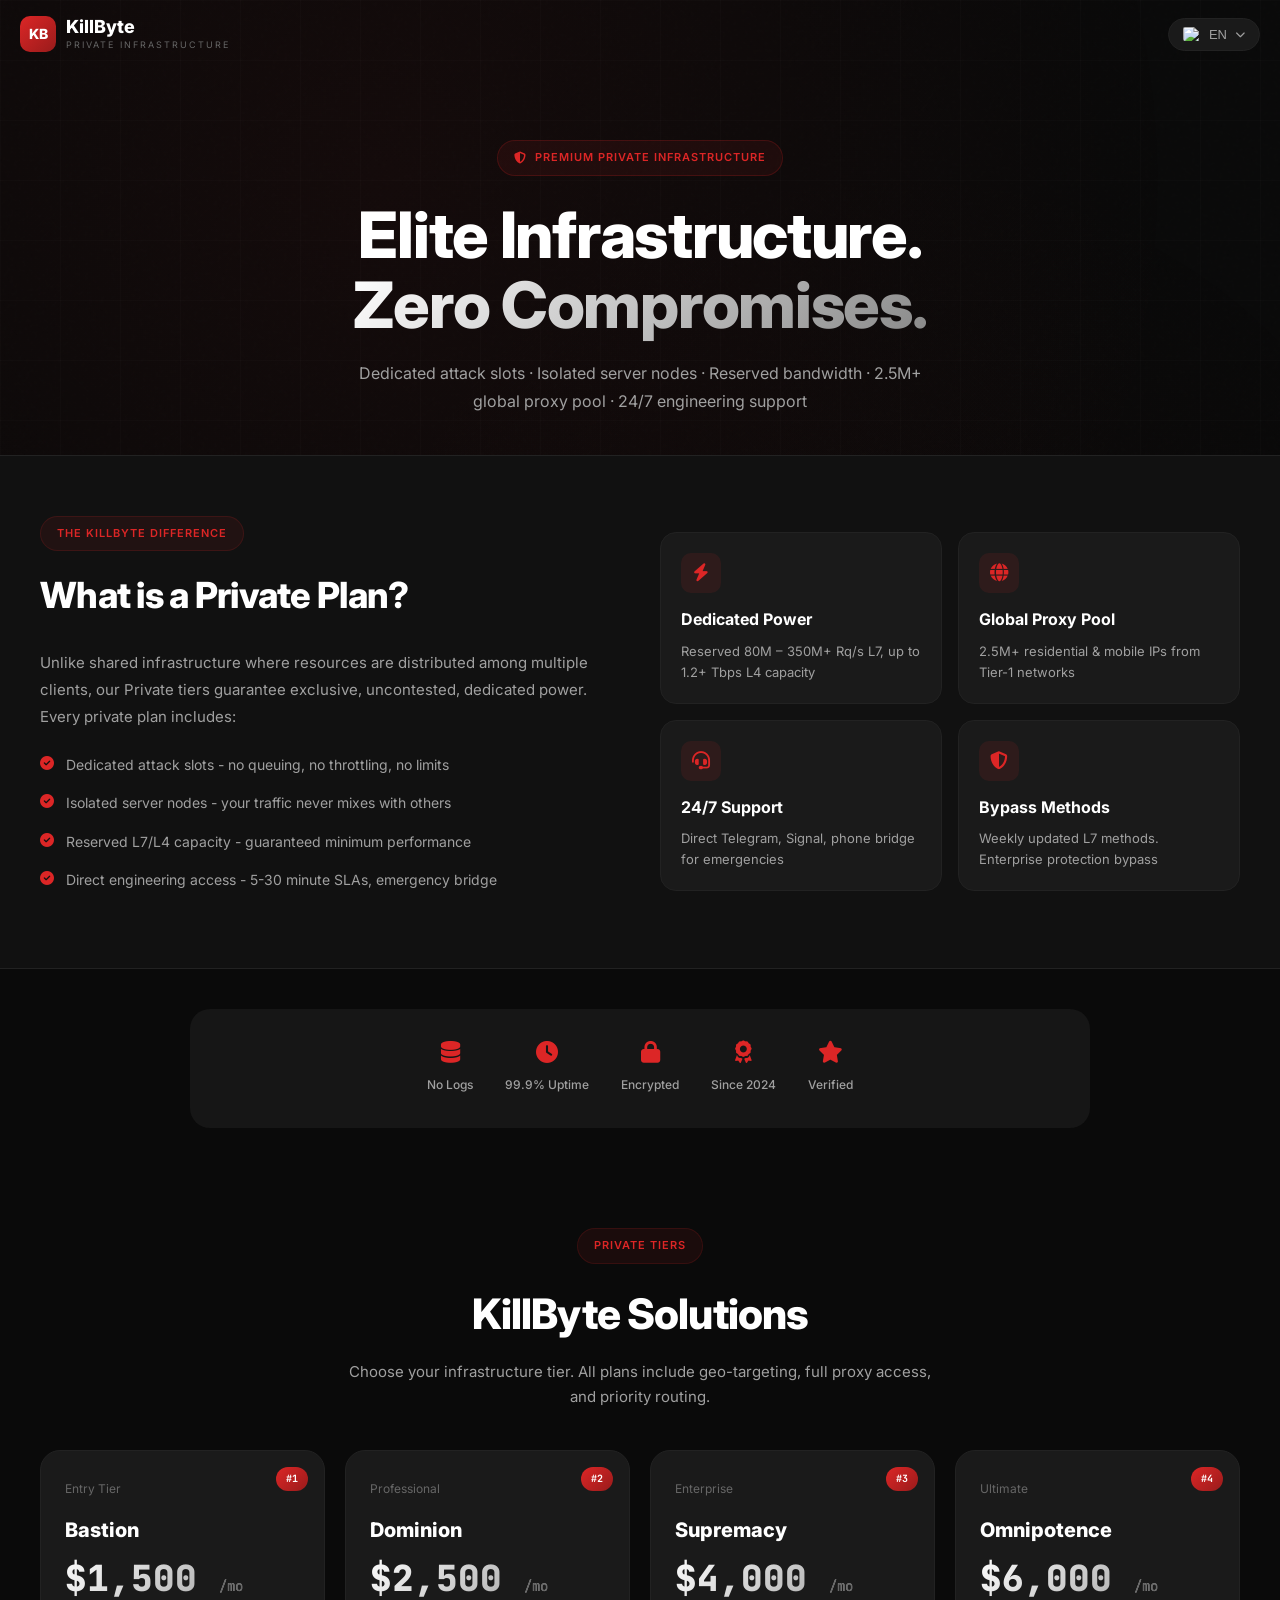
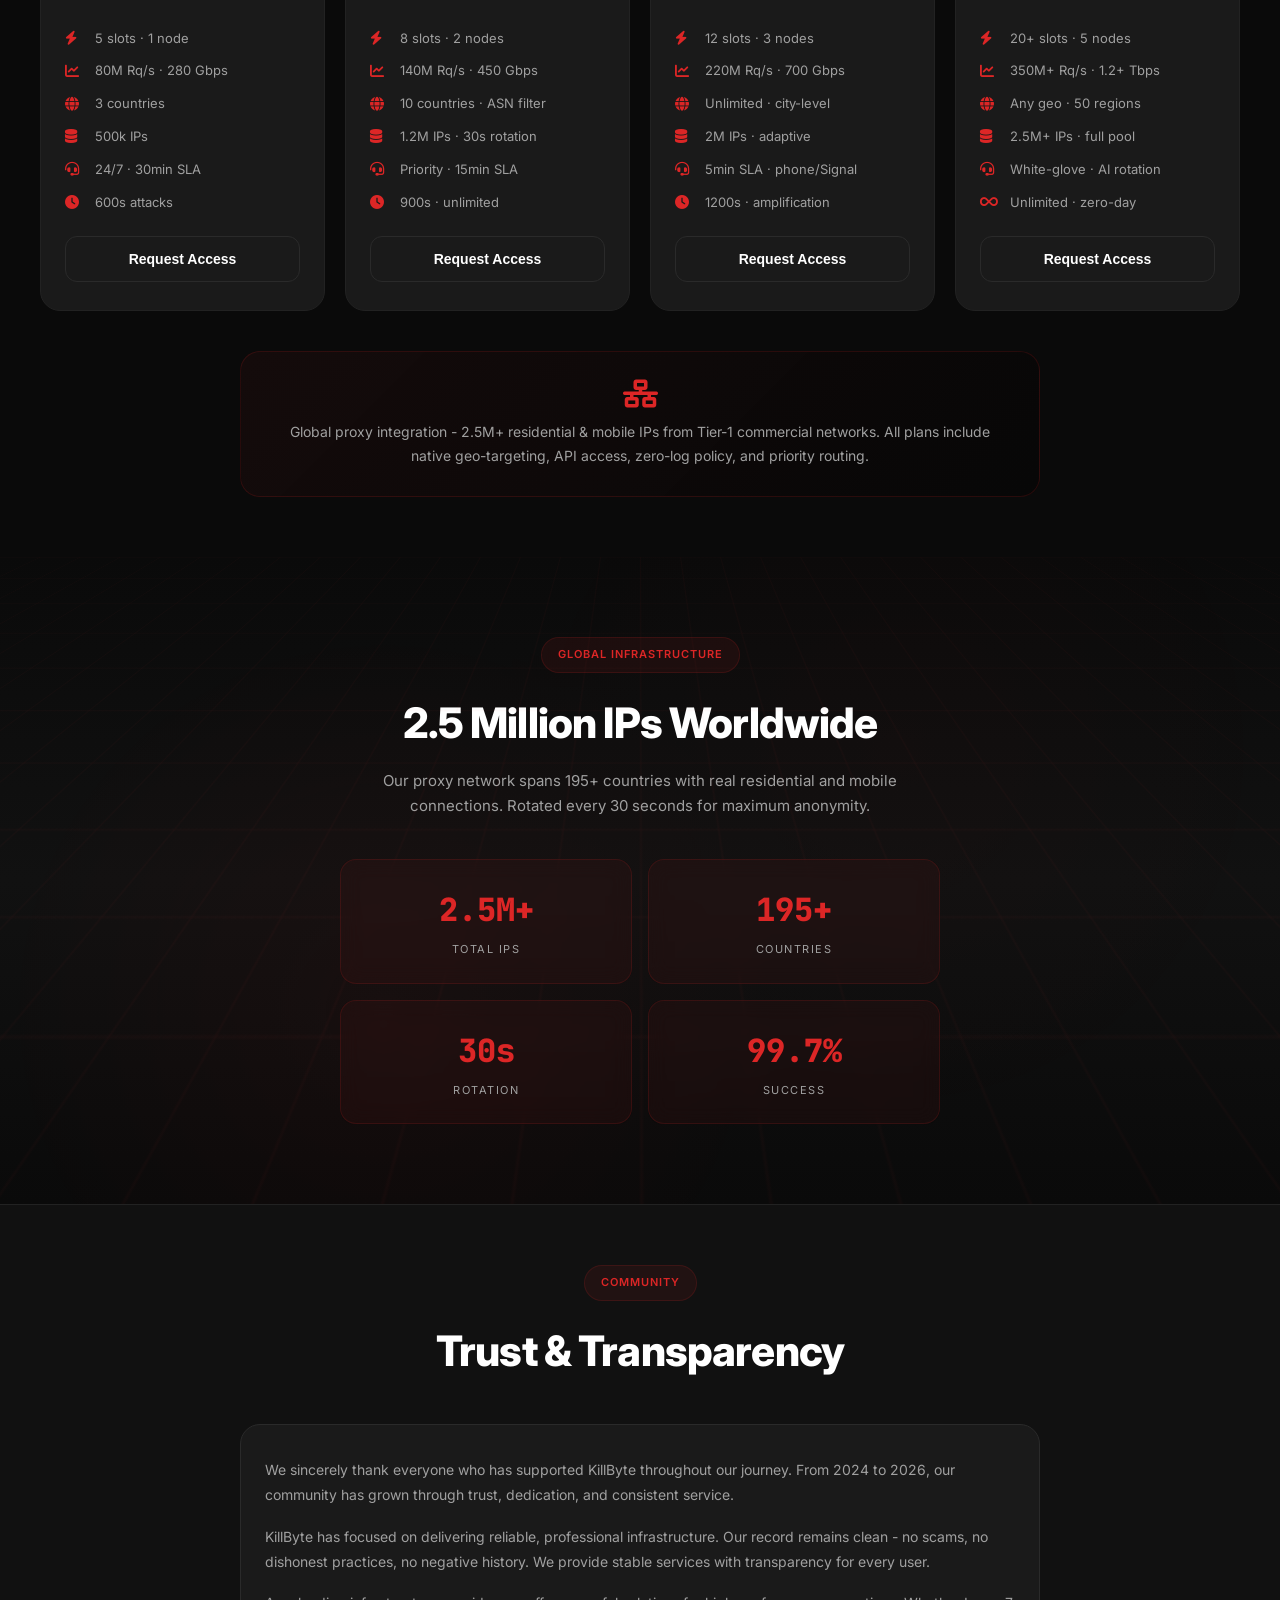
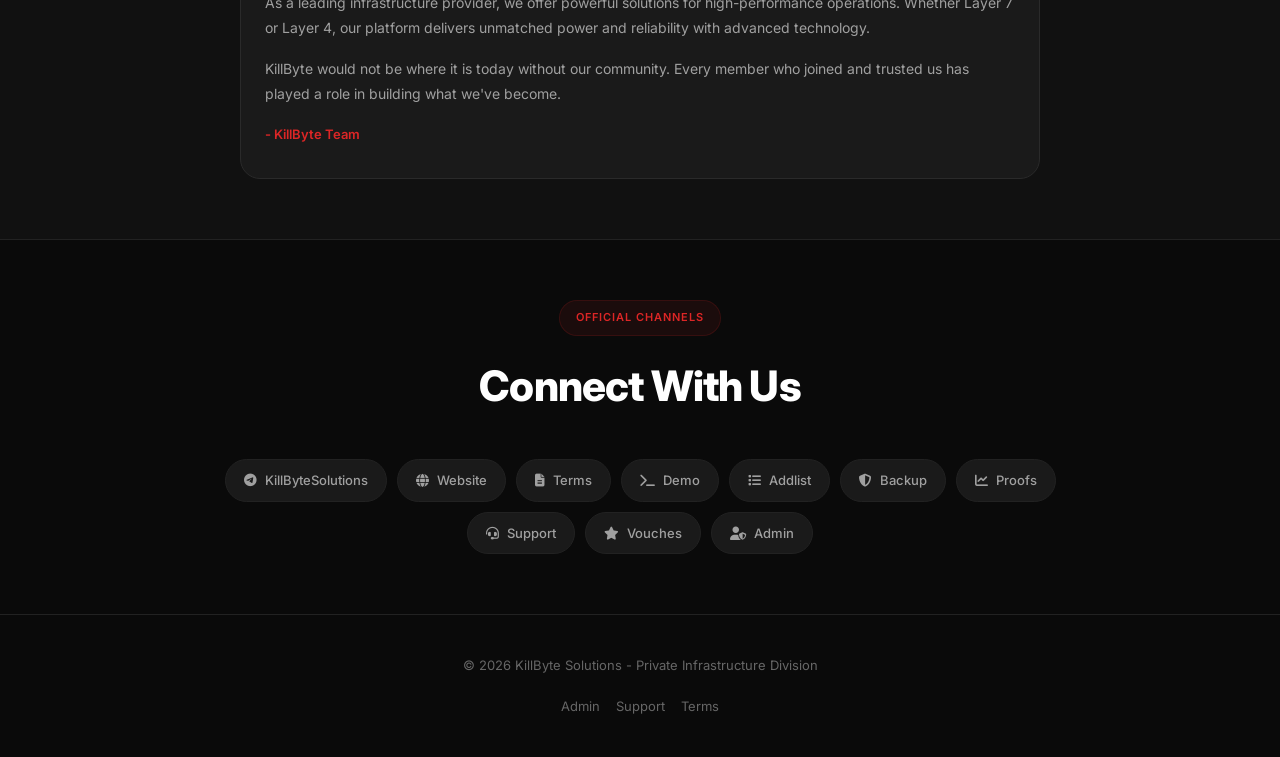
==== commit 6f3ea519: "Update index.html" ====
--- a/private/index.html
+++ b/private/index.html
@@ -912,7 +912,7 @@
                 feat3Title: "24/7 Support", feat3Desc: "Direct Telegram, Signal, phone bridge for emergencies",
                 feat4Title: "Bypass Methods", feat4Desc: "Weekly updated L7 methods. Enterprise protection bypass",
                 trust1: "No Logs", trust2: "99.9% Uptime", trust3: "Encrypted", trust4: "Since 2024", trust5: "Verified",
-                plansLabel: "Private Tiers", plansTitle: "Private #1 - Private #4",
+                plansLabel: "Private Tiers", plansTitle: "KillByte Solutions",
                 plansDesc: "Choose your infrastructure tier. All plans include geo-targeting, full proxy access, and priority routing.",
                 per_month: "/mo", order_btn: "Request Access",
                 p1_tier: "Entry Tier", p1_name: "Bastion", p1_slots: "5 slots · 1 node", p1_power: "80M Rq/s · 280 Gbps", p1_geo: "3 countries", p1_proxy: "500k IPs", p1_support: "24/7 · 30min SLA", p1_duration: "600s attacks",
@@ -947,7 +947,7 @@
                 feat3Title: "24/7 支持", feat3Desc: "直接 Telegram、Signal、紧急电话桥接",
                 feat4Title: "绕过方法", feat4Desc: "每周更新的 L7 方法。企业级防护绕过",
                 trust1: "无日志", trust2: "99.9% 正常运行", trust3: "加密", trust4: "始于2024", trust5: "已验证",
-                plansLabel: "私有等级", plansTitle: "Private #1 - Private #4",
+                plansLabel: "私有等级", plansTitle: "KillByte Solutions",
                 plansDesc: "选择您的基础设施层级。所有方案包含地理定位、完整代理访问和优先路由。",
                 per_month: "/月", order_btn: "申请访问",
                 p1_tier: "入门级", p1_name: "堡垒", p1_slots: "5 槽位 · 1 节点", p1_power: "8000万 Rq/s · 280 Gbps", p1_geo: "3个国家", p1_proxy: "50万 IP", p1_support: "24/7 · 30分钟响应", p1_duration: "600秒攻击",
@@ -982,7 +982,7 @@
                 feat3Title: "Поддержка 24/7", feat3Desc: "Прямой Telegram, Signal, телефонный мост для экстренных случаев",
                 feat4Title: "Методы Обхода", feat4Desc: "Еженедельно обновляемые методы L7. Обход корпоративной защиты",
                 trust1: "Без Логов", trust2: "99.9% Аптайм", trust3: "Шифрование", trust4: "С 2024", trust5: "Проверено",
-                plansLabel: "Приватные Уровни", plansTitle: "Private #1 - Private #4",
+                plansLabel: "Приватные Уровни", plansTitle: "KillByte Solutions",
                 plansDesc: "Выберите уровень инфраструктуры. Все планы включают геотаргетинг, полный доступ к прокси и приоритетную маршрутизацию.",
                 per_month: "/мес", order_btn: "Запросить Доступ",
                 p1_tier: "Стартовый", p1_name: "Бастион", p1_slots: "5 слотов · 1 узел", p1_power: "80M Rq/s · 280 Гбит/с", p1_geo: "3 страны", p1_proxy: "500k IP", p1_support: "24/7 · SLA 30 мин", p1_duration: "600 сек атаки",
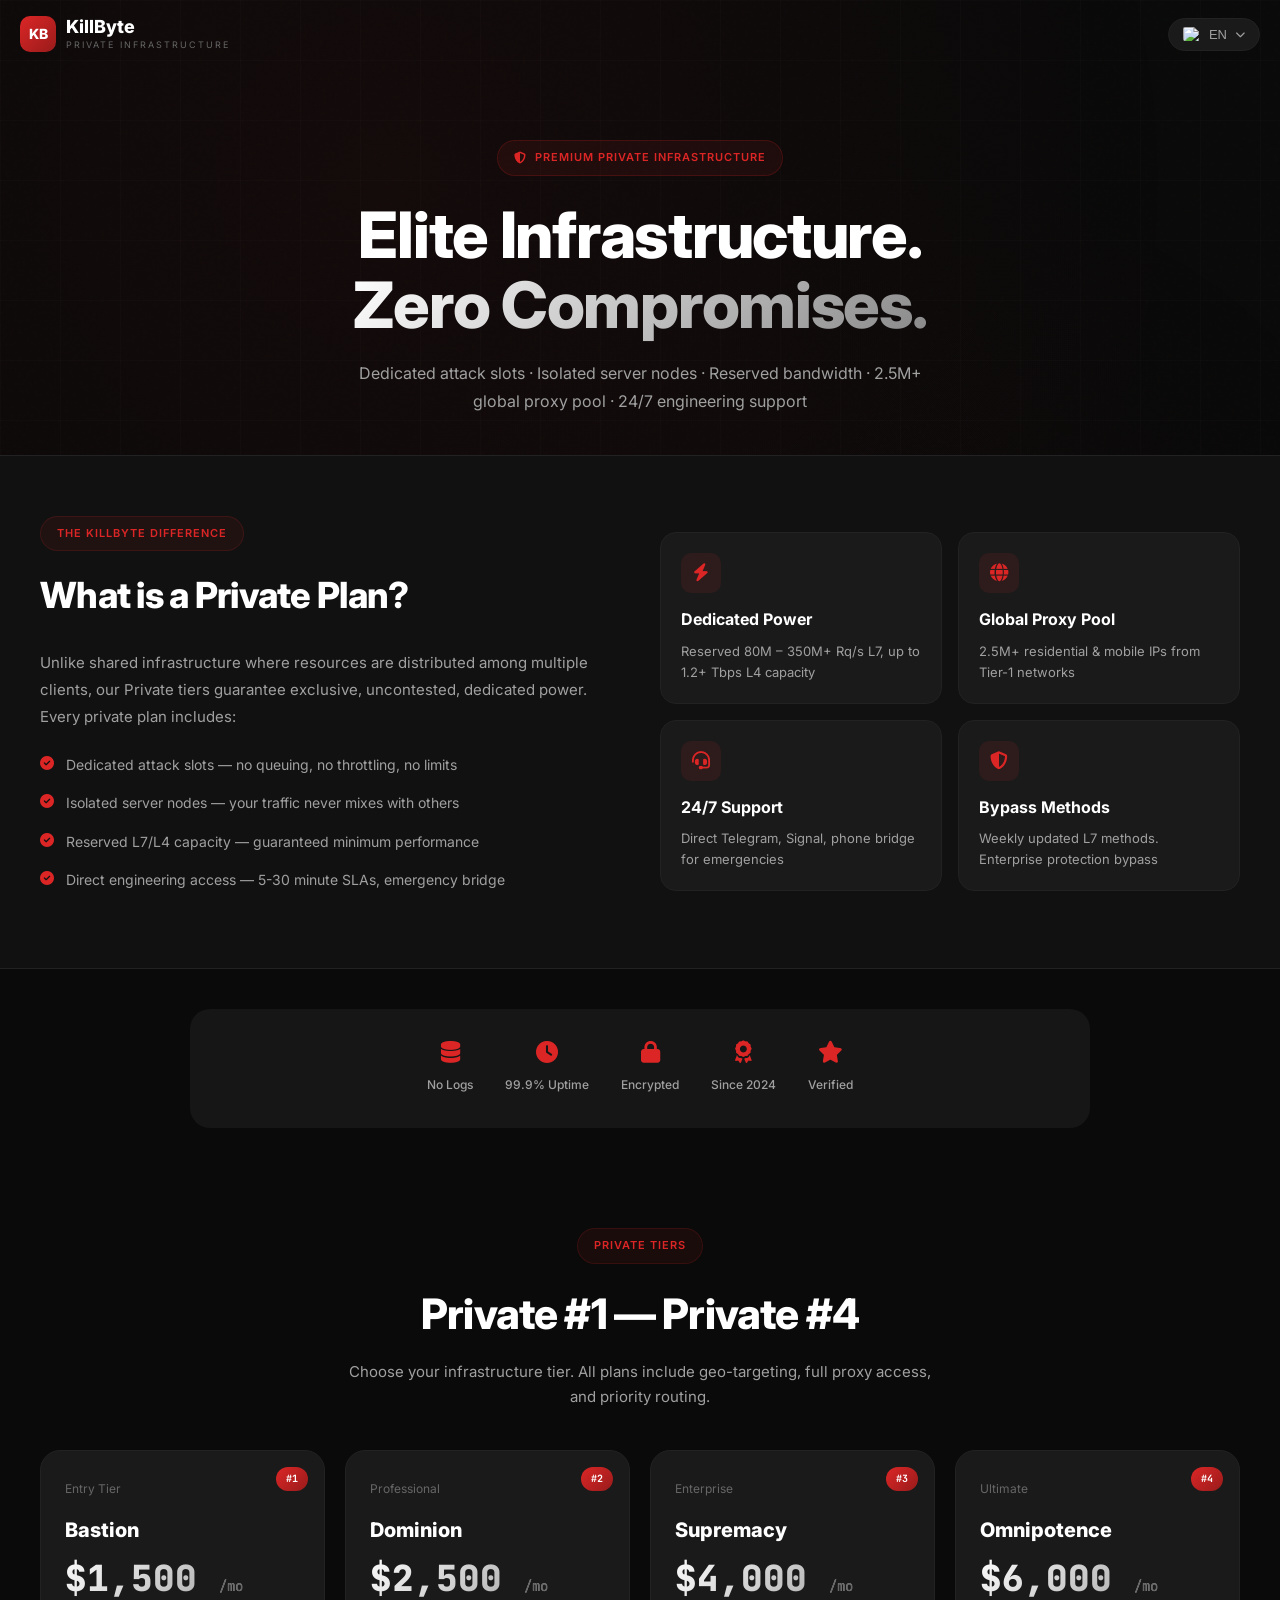
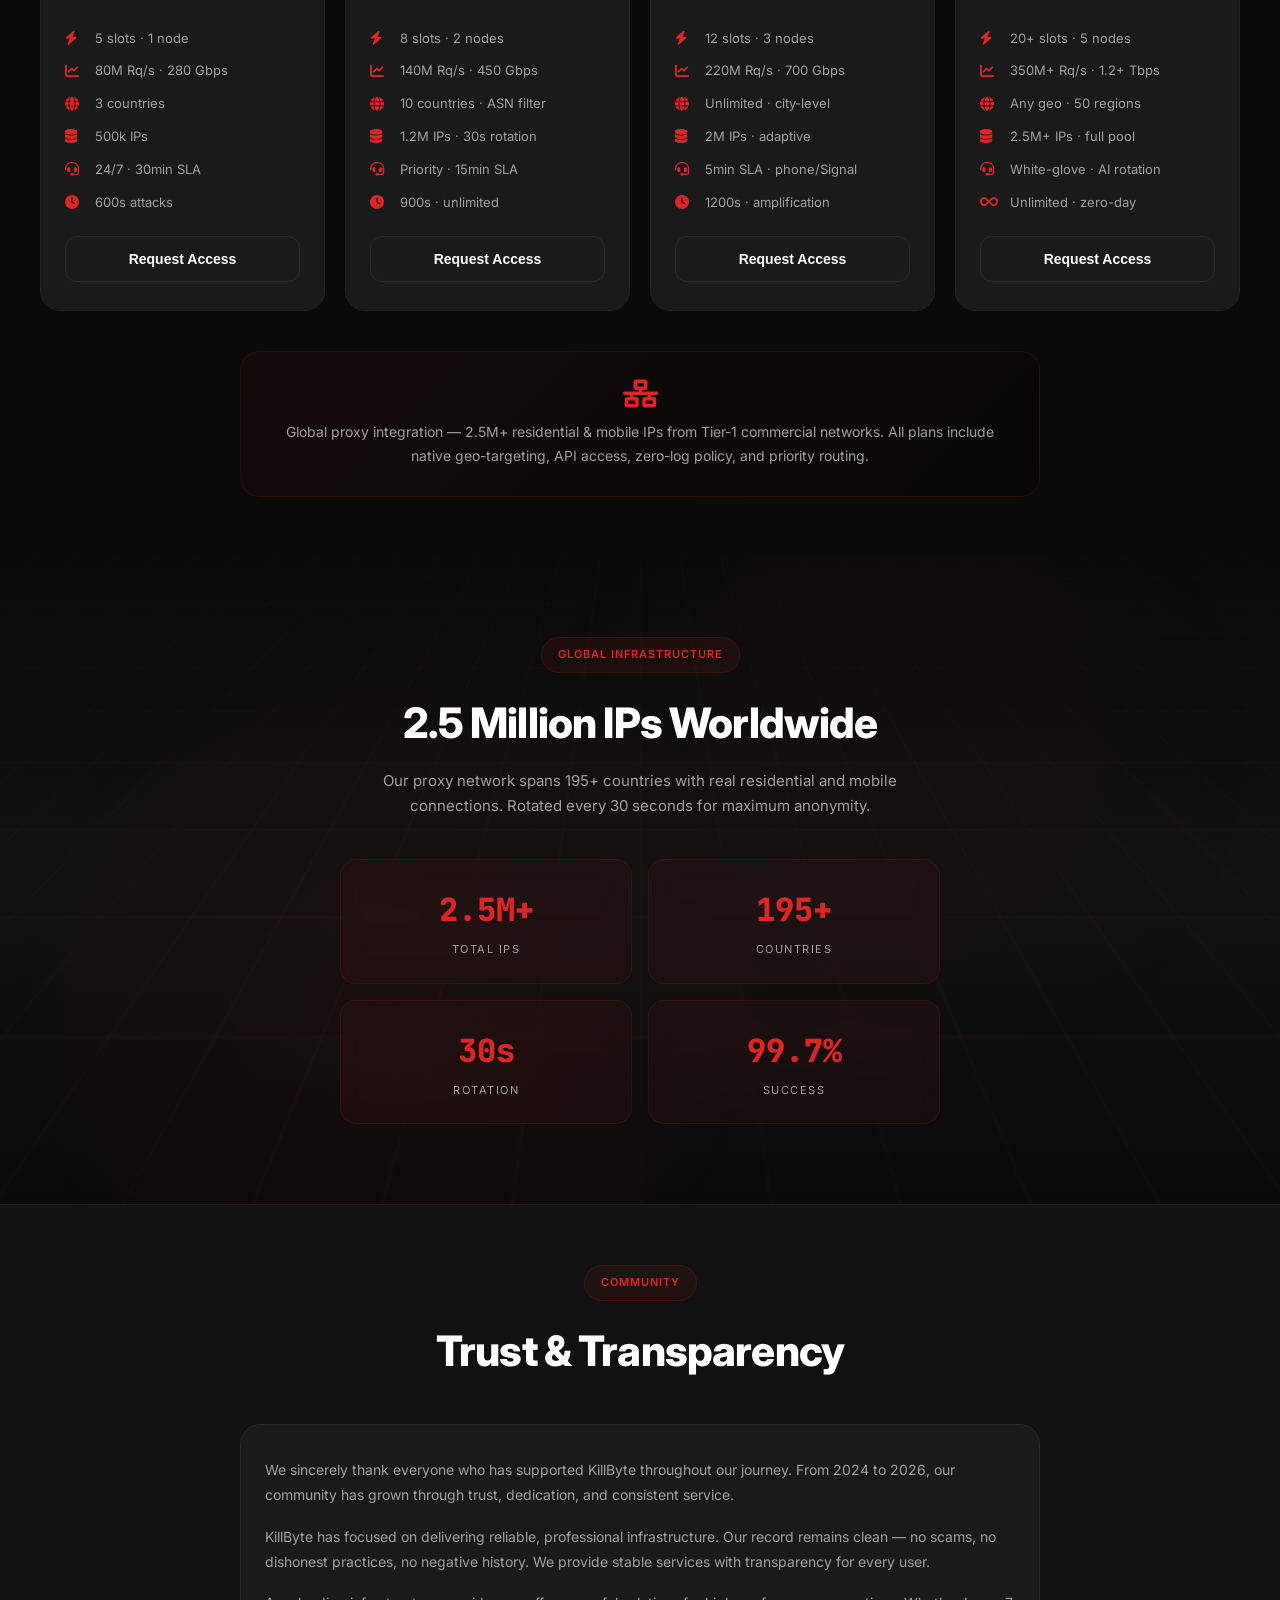
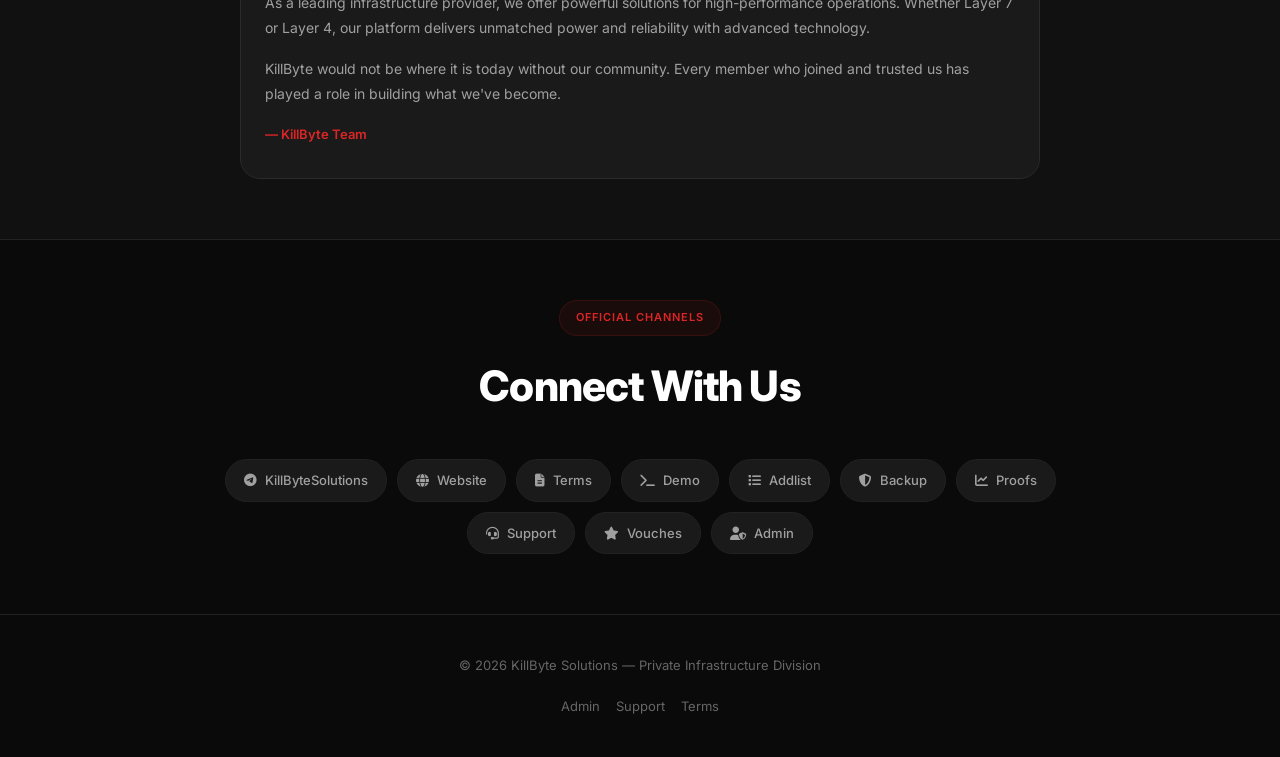
==== commit e3d26d8b: "Update index.html" ====
--- a/private/index.html
+++ b/private/index.html
@@ -1,1119 +1,1191 @@
 <!DOCTYPE html>
 <html lang="en">
 <head>
-    <meta charset="UTF-8">
-    <meta name="viewport" content="width=device-width, initial-scale=1.0, maximum-scale=1.0, user-scalable=no">
-    <title>KillByte · Premium Private Infrastructure</title>
-    <meta name="description" content="Premium private infrastructure – dedicated slots, isolated servers, 2.5M+ proxy pool, 24/7 engineering. Zero sharing. Absolute trust.">
-    
-    <link rel="icon" type="image/svg+xml" href="data:image/svg+xml,%3Csvg xmlns='http://www.w3.org/2000/svg' viewBox='0 0 24 24' fill='%23dc2626'%3E%3Cpath d='M12 2L2 7l10 5 10-5-10-5zM2 17l10 5 10-5M2 12l10 5 10-5'/%3E%3C/svg%3E">
-    
-    <link href="https://fonts.googleapis.com/css2?family=Inter:wght@300;400;500;600;700;800;900&family=JetBrains+Mono:wght@400;500;600;700&display=swap" rel="stylesheet">
-    <link rel="stylesheet" href="https://cdnjs.cloudflare.com/ajax/libs/font-awesome/6.5.1/css/all.min.css">
-    
-    <style>
-        :root {
-            --bg-primary: #0a0a0a;
-            --bg-secondary: #111111;
-            --bg-tertiary: #161616;
-            --bg-card: #1a1a1a;
-            --bg-elevated: #1e1e1e;
-            --text-primary: #ffffff;
-            --text-secondary: #a0a0a0;
-            --text-tertiary: #666666;
-            --text-muted: #444444;
-            --accent-primary: #dc2626;
-            --accent-secondary: #991b1b;
-            --accent-glow: rgba(220, 38, 38, 0.15);
-            --border: #222222;
-            --border-light: #2a2a2a;
-            --gradient-primary: linear-gradient(135deg, #dc2626 0%, #991b1b 100%);
-            --gradient-text: linear-gradient(135deg, #ffffff 0%, #888888 100%);
-            --shadow-xl: 0 24px 64px rgba(0, 0, 0, 0.6);
-            --font-primary: 'Inter', sans-serif;
-            --font-mono: 'JetBrains Mono', monospace;
-            --ease-out-expo: cubic-bezier(0.16, 1, 0.3, 1);
-        }
+   <meta charset="UTF-8">
+   <meta name="viewport" content="width=device-width, initial-scale=1.0, maximum-scale=1.0, user-scalable=no">
+   <title>KillByte · Premium Private Infrastructure</title>
+   <meta name="description" content="Premium private infrastructure – dedicated slots, isolated servers, 2.5M+ proxy pool, 24/7 engineering. Zero sharing. Absolute trust.">
+   
+   <link rel="icon" type="image/svg+xml" href="data:image/svg+xml,%3Csvg xmlns='http://www.w3.org/2000/svg' viewBox='0 0 24 24' fill='%23dc2626'%3E%3Cpath d='M12 2L2 7l10 5 10-5-10-5zM2 17l10 5 10-5M2 12l10 5 10-5'/%3E%3C/svg%3E">
+   
+   <link href="https://fonts.googleapis.com/css2?family=Inter:wght@300;400;500;600;700;800;900&family=JetBrains+Mono:wght@400;500;600;700&display=swap" rel="stylesheet">
+   <link rel="stylesheet" href="https://cdnjs.cloudflare.com/ajax/libs/font-awesome/6.5.1/css/all.min.css">
+   
+   <style>
+       :root {
+           --bg-primary: #0a0a0a;
+           --bg-secondary: #111111;
+           --bg-tertiary: #161616;
+           --bg-card: #1a1a1a;
+           --bg-elevated: #1e1e1e;
+           --text-primary: #ffffff;
+           --text-secondary: #a0a0a0;
+           --text-tertiary: #666666;
+           --text-muted: #444444;
+           --accent-primary: #dc2626;
+           --accent-secondary: #991b1b;
+           --accent-glow: rgba(220, 38, 38, 0.15);
+           --border: #222222;
+           --border-light: #2a2a2a;
+           --gradient-primary: linear-gradient(135deg, #dc2626 0%, #991b1b 100%);
+           --gradient-text: linear-gradient(135deg, #ffffff 0%, #888888 100%);
+           --shadow-xl: 0 24px 64px rgba(0, 0, 0, 0.6);
+           --font-primary: 'Inter', sans-serif;
+           --font-mono: 'JetBrains Mono', monospace;
+           --ease-out-expo: cubic-bezier(0.16, 1, 0.3, 1);
+       }
 
-        * { margin: 0; padding: 0; box-sizing: border-box; -webkit-tap-highlight-color: transparent; }
-        
-        html {
-            scroll-behavior: smooth;
-            -webkit-text-size-adjust: 100%;
-        }
-        
-        body {
-            font-family: var(--font-primary);
-            background: var(--bg-primary);
-            color: var(--text-primary);
-            line-height: 1.6;
-            overflow-x: hidden;
-            -webkit-font-smoothing: antialiased;
-            -moz-osx-font-smoothing: grayscale;
-        }
-        
-        ::selection { background: rgba(220, 38, 38, 0.2); color: white; }
-        
-        /* Background Effects */
-        .bg-canvas { 
-            position: fixed; inset: 0; z-index: 0; pointer-events: none; 
-            background: radial-gradient(circle at 30% 20%, rgba(220,38,38,0.05), transparent 70%),
-                        radial-gradient(circle at 70% 80%, rgba(153,27,27,0.03), transparent 50%);
-        }
-        
-        .grid-overlay {
-            position: fixed; inset: 0;
-            background-image: linear-gradient(rgba(255,255,255,0.015) 1px, transparent 1px),
-                              linear-gradient(90deg, rgba(255,255,255,0.015) 1px, transparent 1px);
-            background-size: 60px 60px;
-            pointer-events: none; z-index: 1;
-        }
-        
-        .noise-overlay {
-            position: fixed; inset: 0;
-            background-image: url("data:image/svg+xml,%3Csvg viewBox='0 0 256 256' xmlns='http://www.w3.org/2000/svg'%3E%3Cfilter id='noise'%3E%3CfeTurbulence type='fractalNoise' baseFrequency='0.9' numOctaves='4' stitchTiles='stitch'/%3E%3C/filter%3E%3Crect width='100%25' height='100%25' filter='url(%23noise)'/%3E%3C/svg%3E");
-            opacity: 0.012; pointer-events: none; z-index: 2;
-        }
-        
-        /* Loading Overlays */
-        .transfer-loading, .lang-loading {
-            position: fixed; inset: 0; background: rgba(10,10,10,0.98); backdrop-filter: blur(30px);
-            z-index: 10001; display: flex; align-items: center; justify-content: center;
-            opacity: 0; visibility: hidden; transition: all 0.6s var(--ease-out-expo);
-        }
-        
-        .transfer-loading.active, .lang-loading.active { opacity: 1; visibility: visible; }
-        
-        .loader-content { text-align: center; }
-        .loader-ring {
-            width: 60px; height: 60px; 
-            border: 3px solid rgba(220,38,38,0.2);
-            border-top: 3px solid var(--accent-primary); border-radius: 50%;
-            animation: spin 1s linear infinite; margin: 0 auto 20px;
-        }
-        
-        .loader-icon { 
-            width: 60px; height: 60px; background: var(--gradient-primary); 
-            border-radius: 16px; margin: 0 auto 20px; 
-            display: flex; align-items: center; justify-content: center;
-            animation: pulseGlow 2s infinite;
-        }
-        .loader-icon i { font-size: 28px; color: white; }
-        
-        .loader-text { font-size: 14px; font-weight: 700; letter-spacing: 3px; color: var(--accent-primary); text-transform: uppercase; }
-        .loader-sub { font-size: 12px; color: var(--text-tertiary); margin-top: 8px; letter-spacing: 1px; }
-        
-        @keyframes spin { 0% { transform: rotate(0deg); } 100% { transform: rotate(360deg); } }
-        @keyframes pulseGlow {
-            0%,100% { box-shadow: 0 0 0 0 rgba(220,38,38,0.3); }
-            50% { box-shadow: 0 0 0 15px rgba(220,38,38,0); }
-        }
-        
-        /* Navbar */
-        .navbar {
-            position: fixed; top: 0; left: 0; right: 0; z-index: 1000;
-            padding: 16px 20px; transition: all 0.5s var(--ease-out-expo);
-        }
-        
-        .navbar.scrolled {
-            background: rgba(10,10,10,0.95); backdrop-filter: blur(30px);
-            border-bottom: 1px solid var(--border); padding: 12px 20px;
-        }
-        
-        .nav-container { 
-            max-width: 1400px; margin: 0 auto; 
-            display: flex; align-items: center; justify-content: space-between; 
-        }
-        
-        .brand { display: flex; align-items: center; gap: 10px; text-decoration: none; }
-        .brand-icon { 
-            width: 36px; height: 36px; background: var(--gradient-primary);
-            border-radius: 10px; display: flex; align-items: center; justify-content: center;
-            font-weight: 800; font-size: 14px; color: white;
-        }
-        .brand-text { display: flex; flex-direction: column; }
-        .brand-name { font-size: 18px; font-weight: 800; color: var(--text-primary); line-height: 1.2; }
-        .brand-tag { font-size: 9px; color: var(--text-tertiary); letter-spacing: 2px; text-transform: uppercase; }
-        
-        /* Mobile Menu Toggle */
-        .menu-toggle {
-            display: none; width: 40px; height: 40px;
-            background: var(--bg-card); border: 1px solid var(--border);
-            border-radius: 10px; color: var(--text-primary);
-            align-items: center; justify-content: center; cursor: pointer;
-        }
-        
-        /* Language Selector */
-        .language-selector { position: relative; }
-        .lang-btn {
-            display: flex; align-items: center; gap: 8px; padding: 8px 14px;
-            background: var(--bg-card); border: 1px solid var(--border);
-            border-radius: 100px; color: var(--text-secondary); cursor: pointer;
-            transition: all 0.3s; font-size: 13px;
-        }
-        .lang-btn:hover { border-color: var(--accent-primary); color: white; }
-        .lang-flag { width: 18px; height: 14px; border-radius: 2px; object-fit: cover; }
-        .lang-dropdown {
-            position: absolute; top: calc(100% + 8px); right: 0;
-            background: var(--bg-card); border: 1px solid var(--border); border-radius: 12px;
-            padding: 8px; min-width: 160px; opacity: 0; visibility: hidden;
-            transform: translateY(-10px); transition: all 0.3s; z-index: 100;
-            box-shadow: 0 20px 40px rgba(0,0,0,0.5);
-        }
-        .language-selector.active .lang-dropdown { opacity: 1; visibility: visible; transform: translateY(0); }
-        .lang-option {
-            display: flex; align-items: center; gap: 10px; width: 100%; padding: 10px 12px;
-            background: none; border: none; border-radius: 8px; color: var(--text-secondary);
-            cursor: pointer; transition: 0.3s; font-size: 13px;
-        }
-        .lang-option:hover { background: rgba(220,38,38,0.1); color: var(--accent-primary); }
-        
-        main { position: relative; z-index: 10; padding-top: 80px; }
-        
-        /* Hero Section */
-        .hero {
-            text-align: center; padding: 60px 20px 40px;
-            animation: fadeInUp 1s var(--ease-out-expo);
-        }
-        
-        .hero-badge {
-            display: inline-flex; align-items: center; gap: 8px; padding: 8px 16px;
-            background: rgba(220,38,38,0.08); border: 1px solid rgba(220,38,38,0.2);
-            border-radius: 100px; font-size: 11px; font-weight: 600; color: var(--accent-primary);
-            margin-bottom: 24px; letter-spacing: 1px; text-transform: uppercase;
-        }
-        
-        .hero-title {
-            font-size: clamp(32px, 8vw, 64px); font-weight: 800; line-height: 1.1; 
-            margin-bottom: 20px; letter-spacing: -0.02em;
-        }
-        
-        .hero-title .gradient { 
-            background: var(--gradient-text); -webkit-background-clip: text; 
-            background-clip: text; color: transparent; 
-        }
-        
-        .hero-sub { 
-            font-size: 16px; color: var(--text-secondary); 
-            max-width: 600px; margin: 0 auto; line-height: 1.7;
-        }
-        
-        /* Section Spacing */
-        .section { padding: 60px 20px; }
-        .section-alt { background: var(--bg-secondary); border-top: 1px solid var(--border); border-bottom: 1px solid var(--border); }
-        
-        .container { max-width: 1200px; margin: 0 auto; }
-        
-        .section-header { text-align: center; margin-bottom: 40px; }
-        .section-label {
-            display: inline-block; padding: 8px 16px; background: rgba(220,38,38,0.08);
-            border: 1px solid rgba(220,38,38,0.15); border-radius: 100px;
-            font-size: 11px; font-weight: 600; color: var(--accent-primary); 
-            margin-bottom: 16px; letter-spacing: 1px; text-transform: uppercase;
-        }
-        .section-title { 
-            font-size: clamp(28px, 5vw, 42px); font-weight: 800; 
-            margin-bottom: 12px; letter-spacing: -0.02em;
-        }
-        .section-desc { 
-            font-size: 15px; color: var(--text-secondary); 
-            max-width: 600px; margin: 0 auto; line-height: 1.7;
-        }
-        
-        /* What is Private */
-        .two-col { display: grid; grid-template-columns: 1fr 1fr; gap: 40px; align-items: center; }
-        
-        .feature-list { list-style: none; margin-top: 24px; }
-        .feature-list li {
-            display: flex; align-items: flex-start; gap: 12px;
-            margin-bottom: 16px; color: var(--text-secondary);
-            font-size: 14px; line-height: 1.6;
-        }
-        .feature-list li i { 
-            color: var(--accent-primary); margin-top: 2px; font-size: 14px;
-            flex-shrink: 0;
-        }
-        
-        .features-grid { 
-            display: grid; grid-template-columns: repeat(2, 1fr); gap: 16px; 
-        }
-        
-        .feature-card {
-            background: var(--bg-card); border: 1px solid var(--border); 
-            border-radius: 16px; padding: 20px;
-            transition: all 0.4s var(--ease-out-expo);
-        }
-        
-        .feature-card:hover { 
-            transform: translateY(-4px); border-color: var(--accent-primary);
-            box-shadow: 0 20px 40px rgba(0,0,0,0.3), 0 0 30px var(--accent-glow);
-        }
-        
-        .feature-card-icon { 
-            width: 40px; height: 40px; background: rgba(220,38,38,0.1);
-            border-radius: 10px; display: flex; align-items: center; justify-content: center;
-            margin-bottom: 14px; color: var(--accent-primary); font-size: 18px;
-        }
-        
-        .feature-card-title { font-size: 16px; font-weight: 700; margin-bottom: 8px; }
-        .feature-card-desc { font-size: 13px; color: var(--text-secondary); line-height: 1.6; }
-        
-        /* Trust Strip */
-        .trust-strip {
-            display: flex; justify-content: center; gap: 32px; flex-wrap: wrap;
-            padding: 32px 20px; background: var(--bg-tertiary); 
-            border-radius: 20px; margin: 40px auto; max-width: 900px;
-        }
-        
-        .trust-item { text-align: center; }
-        .trust-item i { 
-            font-size: 22px; color: var(--accent-primary); margin-bottom: 8px; 
-            display: block;
-        }
-        .trust-item span { font-size: 12px; color: var(--text-secondary); font-weight: 500; }
-        
-        /* Plans Grid */
-        .plans-grid {
-            display: grid; grid-template-columns: repeat(auto-fit, minmax(280px, 1fr));
-            gap: 20px; max-width: 1200px; margin: 0 auto;
-        }
-        
-        .plan-card {
-            background: var(--bg-card); border: 1px solid var(--border); 
-            border-radius: 20px; padding: 28px 24px;
-            transition: all 0.4s var(--ease-out-expo); position: relative;
-        }
-        
-        .plan-card:hover { 
-            transform: translateY(-8px); border-color: var(--accent-primary);
-            box-shadow: 0 25px 50px rgba(0,0,0,0.4), 0 0 40px var(--accent-glow);
-        }
-        
-        .plan-badge {
-            position: absolute; top: 16px; right: 16px;
-            background: var(--gradient-primary); padding: 4px 10px; 
-            border-radius: 20px; font-size: 10px; font-weight: 700; 
-            font-family: var(--font-mono); color: white;
-        }
-        
-        .plan-name { font-size: 20px; font-weight: 800; margin: 8px 0 4px; }
-        .plan-tier { font-size: 12px; color: var(--text-tertiary); margin-bottom: 16px; }
-        
-        .plan-price { 
-            font-size: 36px; font-weight: 900; font-family: var(--font-mono); 
-            background: var(--gradient-text); -webkit-background-clip: text; 
-            background-clip: text; color: transparent; margin-bottom: 20px;
-        }
-        .plan-price span { font-size: 14px; color: var(--text-tertiary); font-weight: 400; }
-        
-        .plan-specs { display: flex; flex-direction: column; gap: 12px; margin-bottom: 24px; }
-        .plan-spec {
-            display: flex; align-items: center; gap: 10px; 
-            font-size: 13px; color: var(--text-secondary);
-        }
-        .plan-spec i { 
-            width: 20px; color: var(--accent-primary); font-size: 14px;
-            flex-shrink: 0;
-        }
-        
-        .btn-primary {
-            width: 100%; padding: 14px; background: transparent; 
-            border: 1.5px solid var(--border-light); border-radius: 12px; 
-            color: var(--text-primary); font-weight: 600; cursor: pointer;
-            transition: all 0.3s; font-size: 14px;
-            display: flex; align-items: center; justify-content: center; gap: 8px;
-        }
-        
-        .btn-primary:hover { 
-            background: var(--gradient-primary); border-color: transparent; 
-            transform: translateY(-2px); box-shadow: 0 10px 30px rgba(220,38,38,0.25);
-        }
-        
-        /* Proxy Section */
-        .proxy-section {
-            padding: 80px 20px; position: relative; overflow: hidden;
-            background: linear-gradient(180deg, var(--bg-primary) 0%, var(--bg-secondary) 50%, var(--bg-primary) 100%);
-        }
-        
-        .proxy-visual {
-            position: absolute; inset: 0; opacity: 0.3;
-            background: 
-                radial-gradient(circle at 30% 70%, rgba(220,38,38,0.15) 0%, transparent 40%),
-                radial-gradient(circle at 70% 30%, rgba(153,27,27,0.1) 0%, transparent 40%);
-        }
-        
-        .proxy-grid-visual {
-            position: absolute; inset: 0;
-            background-image: 
-                linear-gradient(rgba(220,38,38,0.03) 1px, transparent 1px),
-                linear-gradient(90deg, rgba(220,38,38,0.03) 1px, transparent 1px);
-            background-size: 40px 40px;
-            transform: perspective(500px) rotateX(60deg);
-            transform-origin: center top;
-            animation: gridMove 15s linear infinite;
-        }
-        
-        @keyframes gridMove {
-            0% { transform: perspective(500px) rotateX(60deg) translateY(0); }
-            100% { transform: perspective(500px) rotateX(60deg) translateY(40px); }
-        }
-        
-        .proxy-content { position: relative; z-index: 10; text-align: center; }
-        
-        .proxy-stats {
-            display: grid; grid-template-columns: repeat(2, 1fr); gap: 16px; 
-            max-width: 600px; margin: 40px auto 0;
-        }
-        
-        .proxy-stat {
-            background: rgba(220,38,38,0.05); border: 1px solid rgba(220,38,38,0.15);
-            border-radius: 16px; padding: 24px 20px; backdrop-filter: blur(10px);
-        }
-        
-        .proxy-stat-number {
-            font-size: 32px; font-weight: 900; color: var(--accent-primary);
-            font-family: var(--font-mono); margin-bottom: 6px;
-        }
-        
-        .proxy-stat-label { 
-            font-size: 11px; color: var(--text-secondary); 
-            text-transform: uppercase; letter-spacing: 1.5px; 
-        }
-        
-        /* Info Strip */
-        .info-strip {
-            background: linear-gradient(135deg, rgba(220,38,38,0.05), rgba(0,0,0,0.3));
-            border-radius: 20px; padding: 28px; text-align: center; 
-            max-width: 800px; margin: 40px auto 0;
-            border: 1px solid rgba(220,38,38,0.15);
-        }
-        
-        .info-strip i { 
-            font-size: 28px; color: var(--accent-primary); 
-            margin-bottom: 12px; display: block; 
-        }
-        .info-strip p { font-size: 14px; color: var(--text-secondary); line-height: 1.7; }
-        .info-strip strong { color: var(--text-primary); font-weight: 600; }
-        
-        /* Community Section */
-        .community-card {
-            background: var(--bg-card); border-radius: 20px; 
-            padding: 32px 24px; border: 1px solid var(--border-light);
-            max-width: 800px; margin: 0 auto;
-        }
-        
-        .community-card p { 
-            font-size: 14px; color: var(--text-secondary); 
-            line-height: 1.8; margin-bottom: 16px;
-        }
-        .community-card p:last-child { 
-            margin-bottom: 0; color: var(--accent-primary); 
-            font-weight: 600; font-size: 13px;
-        }
-        
-        /* Contacts */
-        .contacts-grid {
-            display: flex; flex-wrap: wrap; gap: 10px; justify-content: center;
-            max-width: 900px; margin: 0 auto;
-        }
-        
-        .contact-chip {
-            background: var(--bg-card); border: 1px solid var(--border); 
-            border-radius: 100px; padding: 10px 18px; 
-            text-decoration: none; color: var(--text-secondary);
-            transition: all 0.3s; display: inline-flex; align-items: center; gap: 8px;
-            font-size: 13px; font-weight: 500;
-        }
-        
-        .contact-chip:hover { 
-            border-color: var(--accent-primary); color: var(--accent-primary); 
-            transform: translateY(-2px); background: rgba(220,38,38,0.05);
-        }
-        
-        /* Footer */
-        footer {
-            background: var(--bg-primary); border-top: 1px solid var(--border);
-            padding: 40px 20px; text-align: center;
-        }
-        
-        footer p { 
-            font-size: 13px; color: var(--text-tertiary); 
-            margin-bottom: 20px; 
-        }
-        
-        .footer-links { 
-            display: flex; gap: 16px; justify-content: center; 
-            flex-wrap: wrap; 
-        }
-        
-        .footer-links a { 
-            background: none; border: none; color: var(--text-tertiary); 
-            cursor: pointer; transition: color 0.3s; 
-            text-decoration: none; font-size: 13px;
-        }
-        
-        .footer-links a:hover { color: var(--accent-primary); }
-        
-        /* Animations */
-        @keyframes fadeInUp {
-            from { opacity: 0; transform: translateY(30px); }
-            to { opacity: 1; transform: translateY(0); }
-        }
-        
-        .scroll-reveal { 
-            opacity: 0; transform: translateY(24px); 
-            transition: all 0.6s var(--ease-out-expo); 
-        }
-        .scroll-reveal.revealed { opacity: 1; transform: translateY(0); }
-        
-        /* Mobile Optimizations */
-        @media (max-width: 768px) {
-            .menu-toggle { display: flex; }
-            
-            .navbar { padding: 12px 16px; }
-            .navbar.scrolled { padding: 10px 16px; }
-            
-            .brand-icon { width: 32px; height: 32px; font-size: 12px; }
-            .brand-name { font-size: 16px; }
-            
-            main { padding-top: 70px; }
-            
-            .hero { padding: 40px 16px 32px; }
-            .hero-badge { font-size: 10px; padding: 6px 12px; }
-            .hero-sub { font-size: 15px; }
-            
-            .section { padding: 48px 16px; }
-            
-            .two-col { grid-template-columns: 1fr; gap: 32px; }
-            
-            .features-grid { grid-template-columns: 1fr; }
-            
-            .trust-strip { 
-                gap: 20px; padding: 24px 16px; 
-                display: grid; grid-template-columns: repeat(2, 1fr);
-            }
-            .trust-item i { font-size: 20px; }
-            .trust-item span { font-size: 11px; }
-            
-            .plans-grid { grid-template-columns: 1fr; gap: 16px; }
-            
-            .plan-card { padding: 24px 20px; }
-            .plan-price { font-size: 32px; }
-            .plan-spec { font-size: 12px; }
-            
-            .proxy-stats { grid-template-columns: repeat(2, 1fr); gap: 12px; }
-            .proxy-stat { padding: 20px 16px; }
-            .proxy-stat-number { font-size: 28px; }
-            .proxy-stat-label { font-size: 10px; }
-            
-            .community-card { padding: 24px 20px; }
-            .community-card p { font-size: 13px; }
-            
-            .contacts-grid { gap: 8px; }
-            .contact-chip { padding: 8px 14px; font-size: 12px; }
-            
-            .info-strip { padding: 24px 20px; margin: 32px 16px 0; }
-            .info-strip i { font-size: 24px; }
-            .info-strip p { font-size: 13px; }
-        }
-        
-        @media (max-width: 380px) {
-            .hero-title { font-size: 28px; }
-            .section-title { font-size: 24px; }
-            .plan-price { font-size: 28px; }
-            .proxy-stat-number { font-size: 24px; }
-        }
-        
-        /* Touch optimizations */
-        @media (hover: none) {
-            .feature-card:hover, .plan-card:hover, .contact-chip:hover {
-                transform: none;
-            }
-            
-            .btn-primary:active {
-                transform: scale(0.98);
-                opacity: 0.9;
-            }
-        }
-    </style>
+       * { margin: 0; padding: 0; box-sizing: border-box; -webkit-tap-highlight-color: transparent; }
+       
+       html {
+           scroll-behavior: smooth;
+           -webkit-text-size-adjust: 100%;
+       }
+       
+       body {
+           font-family: var(--font-primary);
+           background: var(--bg-primary);
+           color: var(--text-primary);
+           line-height: 1.6;
+           overflow-x: hidden;
+           -webkit-font-smoothing: antialiased;
+           -moz-osx-font-smoothing: grayscale;
+       }
+       
+       ::selection { background: rgba(220, 38, 38, 0.2); color: white; }
+       
+       /* Background Effects */
+       .bg-canvas { 
+           position: fixed; inset: 0; z-index: 0; pointer-events: none; 
+           background: radial-gradient(circle at 30% 20%, rgba(220,38,38,0.05), transparent 70%),
+                       radial-gradient(circle at 70% 80%, rgba(153,27,27,0.03), transparent 50%);
+       }
+       
+       .grid-overlay {
+           position: fixed; inset: 0;
+           background-image: linear-gradient(rgba(255,255,255,0.015) 1px, transparent 1px),
+                             linear-gradient(90deg, rgba(255,255,255,0.015) 1px, transparent 1px);
+           background-size: 60px 60px;
+           pointer-events: none; z-index: 1;
+       }
+       
+       .noise-overlay {
+           position: fixed; inset: 0;
+           background-image: url("data:image/svg+xml,%3Csvg viewBox='0 0 256 256' xmlns='http://www.w3.org/2000/svg'%3E%3Cfilter id='noise'%3E%3CfeTurbulence type='fractalNoise' baseFrequency='0.9' numOctaves='4' stitchTiles='stitch'/%3E%3C/filter%3E%3Crect width='100%25' height='100%25' filter='url(%23noise)'/%3E%3C/svg%3E");
+           opacity: 0.012; pointer-events: none; z-index: 2;
+       }
+       
+       /* Transfer Loading - Only shows on page load */
+       .transfer-loading {
+           position: fixed; inset: 0; background: rgba(10,10,10,0.98); backdrop-filter: blur(30px);
+           z-index: 10001; display: flex; align-items: center; justify-content: center;
+           opacity: 0; visibility: hidden; transition: all 0.6s var(--ease-out-expo);
+       }
+       
+       .transfer-loading.active { opacity: 1; visibility: visible; }
+       
+       .loader-content { text-align: center; }
+       .loader-ring {
+           width: 60px; height: 60px; 
+           border: 3px solid rgba(220,38,38,0.2);
+           border-top: 3px solid var(--accent-primary); border-radius: 50%;
+           animation: spin 1s linear infinite; margin: 0 auto 20px;
+       }
+       
+       .loader-icon { 
+           width: 60px; height: 60px; background: var(--gradient-primary); 
+           border-radius: 16px; margin: 0 auto 20px; 
+           display: flex; align-items: center; justify-content: center;
+           animation: pulseGlow 2s infinite;
+       }
+       .loader-icon i { font-size: 28px; color: white; }
+       
+       .loader-text { font-size: 14px; font-weight: 700; letter-spacing: 3px; color: var(--accent-primary); text-transform: uppercase; }
+       .loader-sub { font-size: 12px; color: var(--text-tertiary); margin-top: 8px; letter-spacing: 1px; }
+       
+       @keyframes spin { 0% { transform: rotate(0deg); } 100% { transform: rotate(360deg); } }
+       @keyframes pulseGlow {
+           0%,100% { box-shadow: 0 0 0 0 rgba(220,38,38,0.3); }
+           50% { box-shadow: 0 0 0 15px rgba(220,38,38,0); }
+       }
+       
+       /* Language Loading - Only shows when switching language */
+       .lang-loading {
+           position: fixed; inset: 0; background: rgba(10,10,10,0.95); backdrop-filter: blur(20px);
+           z-index: 10000; display: flex; align-items: center; justify-content: center;
+           opacity: 0; visibility: hidden; transition: all 0.4s var(--ease-out-expo);
+       }
+       
+       .lang-loading.active { opacity: 1; visibility: visible; }
+       
+       /* Navbar */
+       .navbar {
+           position: fixed; top: 0; left: 0; right: 0; z-index: 1000;
+           padding: 16px 20px; transition: all 0.5s var(--ease-out-expo);
+       }
+       
+       .navbar.scrolled {
+           background: rgba(10,10,10,0.95); backdrop-filter: blur(30px);
+           border-bottom: 1px solid var(--border); padding: 12px 20px;
+       }
+       
+       .nav-container { 
+           max-width: 1400px; margin: 0 auto; 
+           display: flex; align-items: center; justify-content: space-between; 
+       }
+       
+       .brand { display: flex; align-items: center; gap: 10px; text-decoration: none; }
+       .brand-icon { 
+           width: 36px; height: 36px; background: var(--gradient-primary);
+           border-radius: 10px; display: flex; align-items: center; justify-content: center;
+           font-weight: 800; font-size: 14px; color: white;
+       }
+       .brand-text { display: flex; flex-direction: column; }
+       .brand-name { font-size: 18px; font-weight: 800; color: var(--text-primary); line-height: 1.2; }
+       .brand-tag { font-size: 9px; color: var(--text-tertiary); letter-spacing: 2px; text-transform: uppercase; }
+       
+       /* Language Selector */
+       .language-selector { position: relative; }
+       .lang-btn {
+           display: flex; align-items: center; gap: 8px; padding: 8px 14px;
+           background: var(--bg-card); border: 1px solid var(--border);
+           border-radius: 100px; color: var(--text-secondary); cursor: pointer;
+           transition: all 0.3s; font-size: 13px;
+       }
+       .lang-btn:hover { border-color: var(--accent-primary); color: white; }
+       .lang-flag { width: 18px; height: 14px; border-radius: 2px; object-fit: cover; }
+       .lang-dropdown {
+           position: absolute; top: calc(100% + 8px); right: 0;
+           background: var(--bg-card); border: 1px solid var(--border); border-radius: 12px;
+           padding: 8px; min-width: 160px; opacity: 0; visibility: hidden;
+           transform: translateY(-10px); transition: all 0.3s; z-index: 100;
+           box-shadow: 0 20px 40px rgba(0,0,0,0.5);
+       }
+       .language-selector.active .lang-dropdown { opacity: 1; visibility: visible; transform: translateY(0); }
+       .lang-option {
+           display: flex; align-items: center; gap: 10px; width: 100%; padding: 10px 12px;
+           background: none; border: none; border-radius: 8px; color: var(--text-secondary);
+           cursor: pointer; transition: 0.3s; font-size: 13px;
+       }
+       .lang-option:hover { background: rgba(220,38,38,0.1); color: var(--accent-primary); }
+       
+       main { position: relative; z-index: 10; padding-top: 80px; }
+       
+       /* Hero Section */
+       .hero {
+           text-align: center; padding: 60px 20px 40px;
+           animation: fadeInUp 1s var(--ease-out-expo);
+       }
+       
+       .hero-badge {
+           display: inline-flex; align-items: center; gap: 8px; padding: 8px 16px;
+           background: rgba(220,38,38,0.08); border: 1px solid rgba(220,38,38,0.2);
+           border-radius: 100px; font-size: 11px; font-weight: 600; color: var(--accent-primary);
+           margin-bottom: 24px; letter-spacing: 1px; text-transform: uppercase;
+       }
+       
+       .hero-title {
+           font-size: clamp(32px, 8vw, 64px); font-weight: 800; line-height: 1.1; 
+           margin-bottom: 20px; letter-spacing: -0.02em;
+       }
+       
+       .hero-title .gradient { 
+           background: var(--gradient-text); -webkit-background-clip: text; 
+           background-clip: text; color: transparent; 
+       }
+       
+       .hero-sub { 
+           font-size: 16px; color: var(--text-secondary); 
+           max-width: 600px; margin: 0 auto; line-height: 1.7;
+       }
+       
+       /* Section Spacing */
+       .section { padding: 60px 20px; }
+       .section-alt { background: var(--bg-secondary); border-top: 1px solid var(--border); border-bottom: 1px solid var(--border); }
+       
+       .container { max-width: 1200px; margin: 0 auto; }
+       
+       .section-header { text-align: center; margin-bottom: 40px; }
+       .section-label {
+           display: inline-block; padding: 8px 16px; background: rgba(220,38,38,0.08);
+           border: 1px solid rgba(220,38,38,0.15); border-radius: 100px;
+           font-size: 11px; font-weight: 600; color: var(--accent-primary); 
+           margin-bottom: 16px; letter-spacing: 1px; text-transform: uppercase;
+       }
+       .section-title { 
+           font-size: clamp(28px, 5vw, 42px); font-weight: 800; 
+           margin-bottom: 12px; letter-spacing: -0.02em;
+       }
+       .section-desc { 
+           font-size: 15px; color: var(--text-secondary); 
+           max-width: 600px; margin: 0 auto; line-height: 1.7;
+       }
+       
+       /* What is Private */
+       .two-col { display: grid; grid-template-columns: 1fr 1fr; gap: 40px; align-items: center; }
+       
+       .feature-list { list-style: none; margin-top: 24px; }
+       .feature-list li {
+           display: flex; align-items: flex-start; gap: 12px;
+           margin-bottom: 16px; color: var(--text-secondary);
+           font-size: 14px; line-height: 1.6;
+       }
+       .feature-list li i { 
+           color: var(--accent-primary); margin-top: 2px; font-size: 14px;
+           flex-shrink: 0;
+       }
+       
+       .features-grid { 
+           display: grid; grid-template-columns: repeat(2, 1fr); gap: 16px; 
+       }
+       
+       .feature-card {
+           background: var(--bg-card); border: 1px solid var(--border); 
+           border-radius: 16px; padding: 20px;
+           transition: all 0.4s var(--ease-out-expo);
+       }
+       
+       .feature-card:hover { 
+           transform: translateY(-4px); border-color: var(--accent-primary);
+           box-shadow: 0 20px 40px rgba(0,0,0,0.3), 0 0 30px var(--accent-glow);
+       }
+       
+       .feature-card-icon { 
+           width: 40px; height: 40px; background: rgba(220,38,38,0.1);
+           border-radius: 10px; display: flex; align-items: center; justify-content: center;
+           margin-bottom: 14px; color: var(--accent-primary); font-size: 18px;
+       }
+       
+       .feature-card-title { font-size: 16px; font-weight: 700; margin-bottom: 8px; }
+       .feature-card-desc { font-size: 13px; color: var(--text-secondary); line-height: 1.6; }
+       
+       /* Trust Strip */
+       .trust-strip {
+           display: flex; justify-content: center; gap: 32px; flex-wrap: wrap;
+           padding: 32px 20px; background: var(--bg-tertiary); 
+           border-radius: 20px; margin: 40px auto; max-width: 900px;
+       }
+       
+       .trust-item { text-align: center; }
+       .trust-item i { 
+           font-size: 22px; color: var(--accent-primary); margin-bottom: 8px; 
+           display: block;
+       }
+       .trust-item span { font-size: 12px; color: var(--text-secondary); font-weight: 500; }
+       
+       /* Plans Grid */
+       .plans-grid {
+           display: grid; grid-template-columns: repeat(auto-fit, minmax(280px, 1fr));
+           gap: 20px; max-width: 1200px; margin: 0 auto;
+       }
+       
+       .plan-card {
+           background: var(--bg-card); border: 1px solid var(--border); 
+           border-radius: 20px; padding: 28px 24px;
+           transition: all 0.4s var(--ease-out-expo); position: relative;
+       }
+       
+       .plan-card:hover { 
+           transform: translateY(-8px); border-color: var(--accent-primary);
+           box-shadow: 0 25px 50px rgba(0,0,0,0.4), 0 0 40px var(--accent-glow);
+       }
+       
+       .plan-badge {
+           position: absolute; top: 16px; right: 16px;
+           background: var(--gradient-primary); padding: 4px 10px; 
+           border-radius: 20px; font-size: 10px; font-weight: 700; 
+           font-family: var(--font-mono); color: white;
+       }
+       
+       .plan-name { font-size: 20px; font-weight: 800; margin: 8px 0 4px; }
+       .plan-tier { font-size: 12px; color: var(--text-tertiary); margin-bottom: 16px; }
+       
+       .plan-price { 
+           font-size: 36px; font-weight: 900; font-family: var(--font-mono); 
+           background: var(--gradient-text); -webkit-background-clip: text; 
+           background-clip: text; color: transparent; margin-bottom: 20px;
+       }
+       .plan-price span { font-size: 14px; color: var(--text-tertiary); font-weight: 400; }
+       
+       .plan-specs { display: flex; flex-direction: column; gap: 12px; margin-bottom: 24px; }
+       .plan-spec {
+           display: flex; align-items: center; gap: 10px; 
+           font-size: 13px; color: var(--text-secondary);
+       }
+       .plan-spec i { 
+           width: 20px; color: var(--accent-primary); font-size: 14px;
+           flex-shrink: 0;
+       }
+       
+       .btn-primary {
+           width: 100%; padding: 14px; background: transparent; 
+           border: 1.5px solid var(--border-light); border-radius: 12px; 
+           color: var(--text-primary); font-weight: 600; cursor: pointer;
+           transition: all 0.3s; font-size: 14px;
+           display: flex; align-items: center; justify-content: center; gap: 8px;
+       }
+       
+       .btn-primary:hover { 
+           background: var(--gradient-primary); border-color: transparent; 
+           transform: translateY(-2px); box-shadow: 0 10px 30px rgba(220,38,38,0.25);
+       }
+       
+       /* Proxy Section */
+       .proxy-section {
+           padding: 80px 20px; position: relative; overflow: hidden;
+           background: linear-gradient(180deg, var(--bg-primary) 0%, var(--bg-secondary) 50%, var(--bg-primary) 100%);
+       }
+       
+       .proxy-visual {
+           position: absolute; inset: 0; opacity: 0.3;
+           background: 
+               radial-gradient(circle at 30% 70%, rgba(220,38,38,0.15) 0%, transparent 40%),
+               radial-gradient(circle at 70% 30%, rgba(153,27,27,0.1) 0%, transparent 40%);
+       }
+       
+       .proxy-grid-visual {
+           position: absolute; inset: 0;
+           background-image: 
+               linear-gradient(rgba(220,38,38,0.03) 1px, transparent 1px),
+               linear-gradient(90deg, rgba(220,38,38,0.03) 1px, transparent 1px);
+           background-size: 40px 40px;
+           transform: perspective(500px) rotateX(60deg);
+           transform-origin: center top;
+           animation: gridMove 15s linear infinite;
+       }
+       
+       @keyframes gridMove {
+           0% { transform: perspective(500px) rotateX(60deg) translateY(0); }
+           100% { transform: perspective(500px) rotateX(60deg) translateY(40px); }
+       }
+       
+       .proxy-content { position: relative; z-index: 10; text-align: center; }
+       
+       .proxy-stats {
+           display: grid; grid-template-columns: repeat(2, 1fr); gap: 16px; 
+           max-width: 600px; margin: 40px auto 0;
+       }
+       
+       .proxy-stat {
+           background: rgba(220,38,38,0.05); border: 1px solid rgba(220,38,38,0.15);
+           border-radius: 16px; padding: 24px 20px; backdrop-filter: blur(10px);
+       }
+       
+       .proxy-stat-number {
+           font-size: 32px; font-weight: 900; color: var(--accent-primary);
+           font-family: var(--font-mono); margin-bottom: 6px;
+       }
+       
+       .proxy-stat-label { 
+           font-size: 11px; color: var(--text-secondary); 
+           text-transform: uppercase; letter-spacing: 1.5px; 
+       }
+       
+       /* Info Strip */
+       .info-strip {
+           background: linear-gradient(135deg, rgba(220,38,38,0.05), rgba(0,0,0,0.3));
+           border-radius: 20px; padding: 28px; text-align: center; 
+           max-width: 800px; margin: 40px auto 0;
+           border: 1px solid rgba(220,38,38,0.15);
+       }
+       
+       .info-strip i { 
+           font-size: 28px; color: var(--accent-primary); 
+           margin-bottom: 12px; display: block; 
+       }
+       .info-strip p { font-size: 14px; color: var(--text-secondary); line-height: 1.7; }
+       .info-strip strong { color: var(--text-primary); font-weight: 600; }
+       
+       /* Community Section */
+       .community-card {
+           background: var(--bg-card); border-radius: 20px; 
+           padding: 32px 24px; border: 1px solid var(--border-light);
+           max-width: 800px; margin: 0 auto;
+       }
+       
+       .community-card p { 
+           font-size: 14px; color: var(--text-secondary); 
+           line-height: 1.8; margin-bottom: 16px;
+       }
+       .community-card p:last-child { 
+           margin-bottom: 0; color: var(--accent-primary); 
+           font-weight: 600; font-size: 13px;
+       }
+       
+       /* Contacts */
+       .contacts-grid {
+           display: flex; flex-wrap: wrap; gap: 10px; justify-content: center;
+           max-width: 900px; margin: 0 auto;
+       }
+       
+       .contact-chip {
+           background: var(--bg-card); border: 1px solid var(--border); 
+           border-radius: 100px; padding: 10px 18px; 
+           text-decoration: none; color: var(--text-secondary);
+           transition: all 0.3s; display: inline-flex; align-items: center; gap: 8px;
+           font-size: 13px; font-weight: 500;
+       }
+       
+       .contact-chip:hover { 
+           border-color: var(--accent-primary); color: var(--accent-primary); 
+           transform: translateY(-2px); background: rgba(220,38,38,0.05);
+       }
+       
+       /* Footer */
+       footer {
+           background: var(--bg-primary); border-top: 1px solid var(--border);
+           padding: 40px 20px; text-align: center;
+       }
+       
+       footer p { 
+           font-size: 13px; color: var(--text-tertiary); 
+           margin-bottom: 20px; 
+       }
+       
+       .footer-links { 
+           display: flex; gap: 16px; justify-content: center; 
+           flex-wrap: wrap; 
+       }
+       
+       .footer-links a { 
+           background: none; border: none; color: var(--text-tertiary); 
+           cursor: pointer; transition: color 0.3s; 
+           text-decoration: none; font-size: 13px;
+       }
+       
+       .footer-links a:hover { color: var(--accent-primary); }
+       
+       /* Animations */
+       @keyframes fadeInUp {
+           from { opacity: 0; transform: translateY(30px); }
+           to { opacity: 1; transform: translateY(0); }
+       }
+       
+       .scroll-reveal { 
+           opacity: 0; transform: translateY(24px); 
+           transition: all 0.6s var(--ease-out-expo); 
+       }
+       .scroll-reveal.revealed { opacity: 1; transform: translateY(0); }
+       
+       /* Mobile Optimizations */
+       @media (max-width: 768px) {
+           .menu-toggle { display: flex; }
+           
+           .navbar { padding: 12px 16px; }
+           .navbar.scrolled { padding: 10px 16px; }
+           
+           .brand-icon { width: 32px; height: 32px; font-size: 12px; }
+           .brand-name { font-size: 16px; }
+           
+           main { padding-top: 70px; }
+           
+           .hero { padding: 40px 16px 32px; }
+           .hero-badge { font-size: 10px; padding: 6px 12px; }
+           .hero-sub { font-size: 15px; }
+           
+           .section { padding: 48px 16px; }
+           
+           .two-col { grid-template-columns: 1fr; gap: 32px; }
+           
+           .features-grid { grid-template-columns: 1fr; }
+           
+           .trust-strip { 
+               gap: 20px; padding: 24px 16px; 
+               display: grid; grid-template-columns: repeat(2, 1fr);
+           }
+           .trust-item i { font-size: 20px; }
+           .trust-item span { font-size: 11px; }
+           
+           .plans-grid { grid-template-columns: 1fr; gap: 16px; }
+           
+           .plan-card { padding: 24px 20px; }
+           .plan-price { font-size: 32px; }
+           .plan-spec { font-size: 12px; }
+           
+           .proxy-stats { grid-template-columns: repeat(2, 1fr); gap: 12px; }
+           .proxy-stat { padding: 20px 16px; }
+           .proxy-stat-number { font-size: 28px; }
+           .proxy-stat-label { font-size: 10px; }
+           
+           .community-card { padding: 24px 20px; }
+           .community-card p { font-size: 13px; }
+           
+           .contacts-grid { gap: 8px; }
+           .contact-chip { padding: 8px 14px; font-size: 12px; }
+           
+           .info-strip { padding: 24px 20px; margin: 32px 16px 0; }
+           .info-strip i { font-size: 24px; }
+           .info-strip p { font-size: 13px; }
+       }
+       
+       @media (max-width: 380px) {
+           .hero-title { font-size: 28px; }
+           .section-title { font-size: 24px; }
+           .plan-price { font-size: 28px; }
+           .proxy-stat-number { font-size: 24px; }
+       }
+       
+       /* Touch optimizations */
+       @media (hover: none) {
+           .feature-card:hover, .plan-card:hover, .contact-chip:hover {
+               transform: none;
+           }
+           
+           .btn-primary:active {
+               transform: scale(0.98);
+               opacity: 0.9;
+           }
+       }
+   </style>
 </head>
 <body>
-    <div class="bg-canvas"></div>
-    <div class="grid-overlay"></div>
-    <div class="noise-overlay"></div>
-    
-    <!-- Transfer Loading -->
-    <div class="transfer-loading" id="transferLoading">
-        <div class="loader-content">
-            <div class="loader-ring"></div>
-            <div class="loader-text">Initializing</div>
-            <div class="loader-sub">Private Infrastructure</div>
-        </div>
-    </div>
-    
-    <!-- Language Loading -->
-    <div class="lang-loading" id="langLoading">
-        <div class="loader-content">
-            <div class="loader-icon"><i class="fas fa-globe"></i></div>
-            <div class="loader-text">Switching</div>
-        </div>
-    </div>
-    
-    <nav class="navbar" id="navbar">
-        <div class="nav-container">
-            <a href="#" class="brand">
-                <div class="brand-icon">KB</div>
-                <div class="brand-text">
-                    <span class="brand-name">KillByte</span>
-                    <span class="brand-tag">Private Infrastructure</span>
-                </div>
-            </a>
-            
-            <div class="language-selector" id="langSelector">
-                <button class="lang-btn" id="langBtn">
-                    <img src="https://flagcdn.com/w20/gb.png" alt="EN" class="lang-flag">
-                    <span>EN</span>
-                    <i class="fas fa-chevron-down" style="font-size: 10px;"></i>
-                </button>
-                <div class="lang-dropdown" id="langDropdown">
-                    <button class="lang-option" data-lang="en">
-                        <img src="https://flagcdn.com/w20/gb.png" alt="EN">
-                        <span>English</span>
-                    </button>
-                    <button class="lang-option" data-lang="cn">
-                        <img src="https://flagcdn.com/w20/cn.png" alt="CN">
-                        <span>中文</span>
-                    </button>
-                    <button class="lang-option" data-lang="ru">
-                        <img src="https://flagcdn.com/w20/ru.png" alt="RU">
-                        <span>Русский</span>
-                    </button>
-                </div>
-            </div>
-        </div>
-    </nav>
-    
-    <main>
-        <!-- Hero -->
-        <section class="hero">
-            <div class="hero-badge">
-                <i class="fas fa-shield-alt" style="font-size: 12px;"></i>
-                <span data-key="badge">Premium Private Infrastructure</span>
-            </div>
-            <h1 class="hero-title">
-                <span data-key="heroTitle1">Elite Infrastructure.</span><br>
-                <span class="gradient" data-key="heroTitle2">Zero Compromises.</span>
-            </h1>
-            <p class="hero-sub" data-key="heroDesc">
-                Dedicated attack slots · Isolated server nodes · Reserved bandwidth · 
-                2.5M+ global proxy pool · 24/7 engineering support
-            </p>
-        </section>
-        
-        <!-- What is Private -->
-        <section class="section section-alt">
-            <div class="container two-col">
-                <div>
-                    <div class="section-header" style="text-align: left; margin-bottom: 24px;">
-                        <div class="section-label" data-key="whatLabel">The KillByte Difference</div>
-                        <h2 class="section-title" style="font-size: clamp(24px, 4vw, 36px);" data-key="whatTitle">What is a Private Plan?</h2>
-                    </div>
-                    <p style="color: var(--text-secondary); font-size: 15px; line-height: 1.8; margin-bottom: 20px;" data-key="whatDesc1">
-                        Unlike shared infrastructure where resources are distributed among multiple clients, our Private tiers guarantee <strong style="color: var(--text-primary);">exclusive, uncontested, dedicated power</strong>. Every private plan includes:
-                    </p>
-                    <ul class="feature-list">
-                        <li>
-                            <i class="fas fa-check-circle"></i>
-                            <span data-key="whatLi1">Dedicated attack slots - no queuing, no throttling, no limits</span>
-                        </li>
-                        <li>
-                            <i class="fas fa-check-circle"></i>
-                            <span data-key="whatLi2">Isolated server nodes - your traffic never mixes with others</span>
-                        </li>
-                        <li>
-                            <i class="fas fa-check-circle"></i>
-                            <span data-key="whatLi3">Reserved L7/L4 capacity - guaranteed minimum performance</span>
-                        </li>
-                        <li>
-                            <i class="fas fa-check-circle"></i>
-                            <span data-key="whatLi4">Direct engineering access - 5-30 minute SLAs, emergency bridge</span>
-                        </li>
-                    </ul>
-                </div>
-                
-                <div class="features-grid">
-                    <div class="feature-card scroll-reveal">
-                        <div class="feature-card-icon"><i class="fas fa-bolt"></i></div>
-                        <div class="feature-card-title" data-key="feat1Title">Dedicated Power</div>
-                        <div class="feature-card-desc" data-key="feat1Desc">Reserved 80M – 350M+ Rq/s L7, up to 1.2+ Tbps L4 capacity</div>
-                    </div>
-                    <div class="feature-card scroll-reveal">
-                        <div class="feature-card-icon"><i class="fas fa-globe"></i></div>
-                        <div class="feature-card-title" data-key="feat2Title">Global Proxy Pool</div>
-                        <div class="feature-card-desc" data-key="feat2Desc">2.5M+ residential & mobile IPs from Tier-1 networks</div>
-                    </div>
-                    <div class="feature-card scroll-reveal">
-                        <div class="feature-card-icon"><i class="fas fa-headset"></i></div>
-                        <div class="feature-card-title" data-key="feat3Title">24/7 Support</div>
-                        <div class="feature-card-desc" data-key="feat3Desc">Direct Telegram, Signal, phone bridge for emergencies</div>
-                    </div>
-                    <div class="feature-card scroll-reveal">
-                        <div class="feature-card-icon"><i class="fas fa-shield-alt"></i></div>
-                        <div class="feature-card-title" data-key="feat4Title">Bypass Methods</div>
-                        <div class="feature-card-desc" data-key="feat4Desc">Weekly updated L7 methods. Enterprise protection bypass</div>
-                    </div>
-                </div>
-            </div>
-        </section>
-        
-        <!-- Trust Strip -->
-        <div class="trust-strip scroll-reveal">
-            <div class="trust-item">
-                <i class="fas fa-database"></i>
-                <span data-key="trust1">No Logs</span>
-            </div>
-            <div class="trust-item">
-                <i class="fas fa-clock"></i>
-                <span data-key="trust2">99.9% Uptime</span>
-            </div>
-            <div class="trust-item">
-                <i class="fas fa-lock"></i>
-                <span data-key="trust3">Encrypted</span>
-            </div>
-            <div class="trust-item">
-                <i class="fas fa-award"></i>
-                <span data-key="trust4">Since 2024</span>
-            </div>
-            <div class="trust-item">
-                <i class="fas fa-star"></i>
-                <span data-key="trust5">Verified</span>
-            </div>
-        </div>
-        
-        <!-- Plans -->
-        <section class="section">
-            <div class="section-header scroll-reveal">
-                <div class="section-label" data-key="plansLabel">Private Tiers</div>
-                <h2 class="section-title" data-key="plansTitle">Private Plans</h2>
-                <p class="section-desc" data-key="plansDesc">
-                    Choose your infrastructure tier. All plans include geo-targeting, full proxy access, and priority routing.
-                </p>
-            </div>
-            
-            <div class="plans-grid">
-                <!-- Private #1 -->
-                <div class="plan-card scroll-reveal">
-                    <div class="plan-badge">#1</div>
-                    <div class="plan-tier" data-key="p1_tier">Entry Tier</div>
-                    <div class="plan-name" data-key="p1_name">Bastion</div>
-                    <div class="plan-price">$1,500 <span data-key="per_month">/mo</span></div>
-                    <div class="plan-specs">
-                        <div class="plan-spec"><i class="fas fa-bolt"></i> <span data-key="p1_slots">5 slots · 1 node</span></div>
-                        <div class="plan-spec"><i class="fas fa-chart-line"></i> <span data-key="p1_power">80M Rq/s · 280 Gbps</span></div>
-                        <div class="plan-spec"><i class="fas fa-globe"></i> <span data-key="p1_geo">3 countries</span></div>
-                        <div class="plan-spec"><i class="fas fa-database"></i> <span data-key="p1_proxy">500k IPs</span></div>
-                        <div class="plan-spec"><i class="fas fa-headset"></i> <span data-key="p1_support">24/7 · 30min SLA</span></div>
-                        <div class="plan-spec"><i class="fas fa-clock"></i> <span data-key="p1_duration">600s attacks</span></div>
-                    </div>
-                    <button class="btn-primary" onclick="orderPlan('Private #1')" data-key="order_btn">
-                        Request Access <i class="fas fa-arrow-right" style="font-size: 12px;"></i>
-                    </button>
-                </div>
-                
-                <!-- Private #2 -->
-                <div class="plan-card scroll-reveal">
-                    <div class="plan-badge">#2</div>
-                    <div class="plan-tier" data-key="p2_tier">Professional</div>
-                    <div class="plan-name" data-key="p2_name">Dominion</div>
-                    <div class="plan-price">$2,500 <span data-key="per_month">/mo</span></div>
-                    <div class="plan-specs">
-                        <div class="plan-spec"><i class="fas fa-bolt"></i> <span data-key="p2_slots">8 slots · 2 nodes</span></div>
-                        <div class="plan-spec"><i class="fas fa-chart-line"></i> <span data-key="p2_power">140M Rq/s · 450 Gbps</span></div>
-                        <div class="plan-spec"><i class="fas fa-globe"></i> <span data-key="p2_geo">10 countries · ASN filter</span></div>
-                        <div class="plan-spec"><i class="fas fa-database"></i> <span data-key="p2_proxy">1.2M IPs · 30s rotation</span></div>
-                        <div class="plan-spec"><i class="fas fa-headset"></i> <span data-key="p2_support">Priority · 15min SLA</span></div>
-                        <div class="plan-spec"><i class="fas fa-clock"></i> <span data-key="p2_duration">900s · unlimited</span></div>
-                    </div>
-                    <button class="btn-primary" onclick="orderPlan('Private #2')" data-key="order_btn">
-                        Request Access <i class="fas fa-arrow-right" style="font-size: 12px;"></i>
-                    </button>
-                </div>
-                
-                <!-- Private #3 -->
-                <div class="plan-card scroll-reveal">
-                    <div class="plan-badge">#3</div>
-                    <div class="plan-tier" data-key="p3_tier">Enterprise</div>
-                    <div class="plan-name" data-key="p3_name">Supremacy</div>
-                    <div class="plan-price">$4,000 <span data-key="per_month">/mo</span></div>
-                    <div class="plan-specs">
-                        <div class="plan-spec"><i class="fas fa-bolt"></i> <span data-key="p3_slots">12 slots · 3 nodes</span></div>
-                        <div class="plan-spec"><i class="fas fa-chart-line"></i> <span data-key="p3_power">220M Rq/s · 700 Gbps</span></div>
-                        <div class="plan-spec"><i class="fas fa-globe"></i> <span data-key="p3_geo">Unlimited · city-level</span></div>
-                        <div class="plan-spec"><i class="fas fa-database"></i> <span data-key="p3_proxy">2M IPs · adaptive</span></div>
-                        <div class="plan-spec"><i class="fas fa-headset"></i> <span data-key="p3_support">5min SLA · phone/Signal</span></div>
-                        <div class="plan-spec"><i class="fas fa-clock"></i> <span data-key="p3_duration">1200s · amplification</span></div>
-                    </div>
-                    <button class="btn-primary" onclick="orderPlan('Private #3')" data-key="order_btn">
-                        Request Access <i class="fas fa-arrow-right" style="font-size: 12px;"></i>
-                    </button>
-                </div>
-                
-                <!-- Private #4 -->
-                <div class="plan-card scroll-reveal">
-                    <div class="plan-badge">#4</div>
-                    <div class="plan-tier" data-key="p4_tier">Ultimate</div>
-                    <div class="plan-name" data-key="p4_name">Omnipotence</div>
-                    <div class="plan-price">$6,000 <span data-key="per_month">/mo</span></div>
-                    <div class="plan-specs">
-                        <div class="plan-spec"><i class="fas fa-bolt"></i> <span data-key="p4_slots">20+ slots · 5 nodes</span></div>
-                        <div class="plan-spec"><i class="fas fa-chart-line"></i> <span data-key="p4_power">350M+ Rq/s · 1.2+ Tbps</span></div>
-                        <div class="plan-spec"><i class="fas fa-globe"></i> <span data-key="p4_geo">Any geo · 50 regions</span></div>
-                        <div class="plan-spec"><i class="fas fa-database"></i> <span data-key="p4_proxy">2.5M+ IPs · full pool</span></div>
-                        <div class="plan-spec"><i class="fas fa-headset"></i> <span data-key="p4_support">White-glove · AI rotation</span></div>
-                        <div class="plan-spec"><i class="fas fa-infinity"></i> <span data-key="p4_duration">Unlimited · zero-day</span></div>
-                    </div>
-                    <button class="btn-primary" onclick="orderPlan('Private #4')" data-key="order_btn">
-                        Request Access <i class="fas fa-arrow-right" style="font-size: 12px;"></i>
-                    </button>
-                </div>
-            </div>
-            
-            <div class="info-strip scroll-reveal">
-                <i class="fas fa-network-wired"></i>
-                <p data-key="info_text">
-                    <strong>Global proxy integration</strong> - 2.5M+ residential & mobile IPs from Tier-1 commercial networks. 
-                    All plans include native geo-targeting, API access, zero-log policy, and priority routing.
-                </p>
-            </div>
-        </section>
-        
-        <!-- Proxy Animation Section -->
-        <section class="proxy-section">
-            <div class="proxy-visual"></div>
-            <div class="proxy-grid-visual"></div>
-            <div class="proxy-content">
-                <div class="section-header scroll-reveal">
-                    <div class="section-label" data-key="proxyLabel">Global Infrastructure</div>
-                    <h2 class="section-title" data-key="proxyTitle">2.5 Million IPs Worldwide</h2>
-                    <p class="section-desc" data-key="proxyDesc">
-                        Our proxy network spans 195+ countries with real residential and mobile connections. 
-                        Rotated every 30 seconds for maximum anonymity.
-                    </p>
-                </div>
-                
-                <div class="proxy-stats scroll-reveal">
-                    <div class="proxy-stat">
-                        <div class="proxy-stat-number">2.5M+</div>
-                        <div class="proxy-stat-label" data-key="stat1">Total IPs</div>
-                    </div>
-                    <div class="proxy-stat">
-                        <div class="proxy-stat-number">195+</div>
-                        <div class="proxy-stat-label" data-key="stat2">Countries</div>
-                    </div>
-                    <div class="proxy-stat">
-                        <div class="proxy-stat-number">30s</div>
-                        <div class="proxy-stat-label" data-key="stat3">Rotation</div>
-                    </div>
-                    <div class="proxy-stat">
-                        <div class="proxy-stat-number">99.7%</div>
-                        <div class="proxy-stat-label" data-key="stat4">Success</div>
-                    </div>
-                </div>
-            </div>
-        </section>
-        
-        <!-- Community -->
-        <section class="section section-alt">
-            <div class="section-header scroll-reveal">
-                <div class="section-label" data-key="communityLabel">Community</div>
-                <h2 class="section-title" data-key="communityTitle">Trust & Transparency</h2>
-            </div>
-            <div class="community-card scroll-reveal">
-                <p data-key="communityText1">
-                    We sincerely thank everyone who has supported KillByte throughout our journey. From 2024 to 2026, our community has grown through trust, dedication, and consistent service.
-                </p>
-                <p data-key="communityText2">
-                    KillByte has focused on delivering reliable, professional infrastructure. Our record remains clean - no scams, no dishonest practices, no negative history. We provide stable services with transparency for every user.
-                </p>
-                <p data-key="communityText3">
-                    As a leading infrastructure provider, we offer powerful solutions for high-performance operations. Whether Layer 7 or Layer 4, our platform delivers unmatched power and reliability with advanced technology.
-                </p>
-                <p data-key="communityText4">
-                    KillByte would not be where it is today without our community. Every member who joined and trusted us has played a role in building what we've become.
-                </p>
-                <p data-key="communityText5">- KillByte Team</p>
-            </div>
-        </section>
-        
-        <!-- Contacts -->
-        <section class="section">
-            <div class="section-header scroll-reveal">
-                <div class="section-label" data-key="contactsLabel">Official Channels</div>
-                <h2 class="section-title" data-key="contactsTitle">Connect With Us</h2>
-            </div>
-            <div class="contacts-grid scroll-reveal">
-                <a href="https://t.me/+eF2cU5fVUxU3ZDcx" target="_blank" class="contact-chip">
-                    <i class="fab fa-telegram"></i> KillByteSolutions
-                </a>
-                <a href="https://killbyte.cc/" target="_blank" class="contact-chip">
-                    <i class="fas fa-globe"></i> Website
-                </a>
-                <a href="https://killbyte.cc/tos" target="_blank" class="contact-chip">
-                    <i class="fas fa-file-alt"></i> Terms
-                </a>
-                <a href="https://killbyte.cc/#terminal" target="_blank" class="contact-chip">
-                    <i class="fas fa-terminal"></i> Demo
-                </a>
-                <a href="https://t.me/addlist/TU8lnQMAZMk0OTU1" target="_blank" class="contact-chip">
-                    <i class="fas fa-list"></i> Addlist
-                </a>
-                <a href="https://t.me/killbytebackup" target="_blank" class="contact-chip">
-                    <i class="fas fa-shield-alt"></i> Backup
-                </a>
-                <a href="https://t.me/KillBytePowerShow" target="_blank" class="contact-chip">
-                    <i class="fas fa-chart-line"></i> Proofs
-                </a>
-                <a href="http://t.me/KillByte_Support_Bot" target="_blank" class="contact-chip">
-                    <i class="fas fa-headset"></i> Support
-                </a>
-                <a href="http://t.me/killbytevouch" target="_blank" class="contact-chip">
-                    <i class="fas fa-star"></i> Vouches
-                </a>
-                <a href="https://t.me/rankflood" target="_blank" class="contact-chip">
-                    <i class="fas fa-user-shield"></i> Admin
-                </a>
-            </div>
-        </section>
-    </main>
-    
-    <footer>
-        <p data-key="footer_text">© 2026 KillByte Solutions - Private Infrastructure Division</p>
-        <div class="footer-links">
-            <a href="https://t.me/rankflood" target="_blank" data-key="contact_admin">Admin</a>
-            <a href="http://t.me/KillByte_Support_Bot" target="_blank" data-key="support_bot">Support</a>
-            <a href="https://killbyte.cc/tos" target="_blank" data-key="terms_link">Terms</a>
-        </div>
-    </footer>
-    
-    <script>
-        const translations = {
-            en: {
-                badge: "Premium Private Infrastructure",
-                heroTitle1: "Elite Infrastructure.", heroTitle2: "Zero Compromises.",
-                heroDesc: "Dedicated attack slots · Isolated server nodes · Reserved bandwidth · 2.5M+ global proxy pool · 24/7 engineering support",
-                whatLabel: "The KillByte Difference", whatTitle: "What is a Private Plan?",
-                whatDesc1: "Unlike shared infrastructure where resources are distributed among multiple clients, our Private tiers guarantee exclusive, uncontested, dedicated power. Every private plan includes:",
-                whatLi1: "Dedicated attack slots - no queuing, no throttling, no limits",
-                whatLi2: "Isolated server nodes - your traffic never mixes with others",
-                whatLi3: "Reserved L7/L4 capacity - guaranteed minimum performance",
-                whatLi4: "Direct engineering access - 5-30 minute SLAs, emergency bridge",
-                feat1Title: "Dedicated Power", feat1Desc: "Reserved 80M – 350M+ Rq/s L7, up to 1.2+ Tbps L4 capacity",
-                feat2Title: "Global Proxy Pool", feat2Desc: "2.5M+ residential & mobile IPs from Tier-1 networks",
-                feat3Title: "24/7 Support", feat3Desc: "Direct Telegram, Signal, phone bridge for emergencies",
-                feat4Title: "Bypass Methods", feat4Desc: "Weekly updated L7 methods. Enterprise protection bypass",
-                trust1: "No Logs", trust2: "99.9% Uptime", trust3: "Encrypted", trust4: "Since 2024", trust5: "Verified",
-                plansLabel: "Private Tiers", plansTitle: "KillByte Solutions",
-                plansDesc: "Choose your infrastructure tier. All plans include geo-targeting, full proxy access, and priority routing.",
-                per_month: "/mo", order_btn: "Request Access",
-                p1_tier: "Entry Tier", p1_name: "Bastion", p1_slots: "5 slots · 1 node", p1_power: "80M Rq/s · 280 Gbps", p1_geo: "3 countries", p1_proxy: "500k IPs", p1_support: "24/7 · 30min SLA", p1_duration: "600s attacks",
-                p2_tier: "Professional", p2_name: "Dominion", p2_slots: "8 slots · 2 nodes", p2_power: "140M Rq/s · 450 Gbps", p2_geo: "10 countries · ASN filter", p2_proxy: "1.2M IPs · 30s rotation", p2_support: "Priority · 15min SLA", p2_duration: "900s · unlimited",
-                p3_tier: "Enterprise", p3_name: "Supremacy", p3_slots: "12 slots · 3 nodes", p3_power: "220M Rq/s · 700 Gbps", p3_geo: "Unlimited · city-level", p3_proxy: "2M IPs · adaptive", p3_support: "5min SLA · phone/Signal", p3_duration: "1200s · amplification",
-                p4_tier: "Ultimate", p4_name: "Omnipotence", p4_slots: "20+ slots · 5 nodes", p4_power: "350M+ Rq/s · 1.2+ Tbps", p4_geo: "Any geo · 50 regions", p4_proxy: "2.5M+ IPs · full pool", p4_support: "White-glove · AI rotation", p4_duration: "Unlimited · zero-day",
-                proxyLabel: "Global Infrastructure", proxyTitle: "2.5 Million IPs Worldwide",
-                proxyDesc: "Our proxy network spans 195+ countries with real residential and mobile connections. Rotated every 30 seconds for maximum anonymity.",
-                stat1: "Total IPs", stat2: "Countries", stat3: "Rotation", stat4: "Success",
-                info_text: "Global proxy integration - 2.5M+ residential & mobile IPs from Tier-1 commercial networks. All plans include native geo-targeting, API access, zero-log policy, and priority routing.",
-                communityLabel: "Community", communityTitle: "Trust & Transparency",
-                communityText1: "We sincerely thank everyone who has supported KillByte throughout our journey. From 2024 to 2026, our community has grown through trust, dedication, and consistent service.",
-                communityText2: "KillByte has focused on delivering reliable, professional infrastructure. Our record remains clean - no scams, no dishonest practices, no negative history. We provide stable services with transparency for every user.",
-                communityText3: "As a leading infrastructure provider, we offer powerful solutions for high-performance operations. Whether Layer 7 or Layer 4, our platform delivers unmatched power and reliability with advanced technology.",
-                communityText4: "KillByte would not be where it is today without our community. Every member who joined and trusted us has played a role in building what we've become.",
-                communityText5: "- KillByte Team",
-                contactsLabel: "Official Channels", contactsTitle: "Connect With Us",
-                footer_text: "© 2026 KillByte Solutions - Private Infrastructure Division",
-                contact_admin: "Admin", support_bot: "Support", terms_link: "Terms"
-            },
-            cn: {
-                badge: "高级私有基础设施", heroTitle1: "精英基础设施。", heroTitle2: "零妥协。",
-                heroDesc: "专用攻击槽位 · 隔离服务器节点 · 保留带宽 · 250万+全球代理池 · 24/7工程支持",
-                whatLabel: "KillByte 差异", whatTitle: "什么是私有方案？",
-                whatDesc1: "与资源分散给多个客户的共享基础设施不同，我们的私有层级保证独占、无竞争、专用能力。每个私有方案包括：",
-                whatLi1: "专用攻击槽位 - 无排队，无限流，无限制",
-                whatLi2: "隔离服务器节点 - 您的流量永不与其他人混合",
-                whatLi3: "保留 L7/L4 容量 - 保证最低性能",
-                whatLi4: "直接工程支持 - 5-30分钟 SLA，紧急桥接",
-                feat1Title: "专用能力", feat1Desc: "保留 8000万 – 3.5亿+ Rq/s L7，高达 1.2+ Tbps L4 容量",
-                feat2Title: "全球代理池", feat2Desc: "250万+ 住宅和移动 IP，来自一级网络",
-                feat3Title: "24/7 支持", feat3Desc: "直接 Telegram、Signal、紧急电话桥接",
-                feat4Title: "绕过方法", feat4Desc: "每周更新的 L7 方法。企业级防护绕过",
-                trust1: "无日志", trust2: "99.9% 正常运行", trust3: "加密", trust4: "始于2024", trust5: "已验证",
-                plansLabel: "私有等级", plansTitle: "KillByte Solutions",
-                plansDesc: "选择您的基础设施层级。所有方案包含地理定位、完整代理访问和优先路由。",
-                per_month: "/月", order_btn: "申请访问",
-                p1_tier: "入门级", p1_name: "堡垒", p1_slots: "5 槽位 · 1 节点", p1_power: "8000万 Rq/s · 280 Gbps", p1_geo: "3个国家", p1_proxy: "50万 IP", p1_support: "24/7 · 30分钟响应", p1_duration: "600秒攻击",
-                p2_tier: "专业级", p2_name: "主宰", p2_slots: "8 槽位 · 2 节点", p2_power: "1.4亿 Rq/s · 450 Gbps", p2_geo: "10个国家 · ASN过滤", p2_proxy: "120万 IP · 30秒轮换", p2_support: "优先 · 15分钟响应", p2_duration: "900秒 · 无限",
-                p3_tier: "企业级", p3_name: "至尊", p3_slots: "12 槽位 · 3 节点", p3_power: "2.2亿 Rq/s · 700 Gbps", p3_geo: "无限 · 城市级", p3_proxy: "200万 IP · 自适应", p3_support: "5分钟响应 · 电话/Signal", p3_duration: "1200秒 · 放大",
-                p4_tier: "终极", p4_name: "全能", p4_slots: "20+ 槽位 · 5 节点", p4_power: "3.5亿+ Rq/s · 1.2+ Tbps", p4_geo: "任意地理 · 50区域", p4_proxy: "250万+ IP · 全池", p4_support: "白手套 · AI轮换", p4_duration: "无限 · 零日",
-                proxyLabel: "全球基础设施", proxyTitle: "250万 IP 全球覆盖",
-                proxyDesc: "我们的代理网络覆盖195+国家，拥有真实住宅和移动连接。每30秒轮换一次，实现最大匿名性。",
-                stat1: "总IP数", stat2: "国家", stat3: "轮换", stat4: "成功率",
-                info_text: "全球代理整合 - 250万+ 住宅和移动 IP，来自一级商业网络。所有方案包含原生地理定位、API访问、零日志政策和优先路由。",
-                communityLabel: "社区", communityTitle: "信任与透明",
-                communityText1: "我们衷心感谢每一位在KillByte旅程中支持我们的人。从2024年到2026年，我们的社区通过信任、奉献和持续服务不断发展。",
-                communityText2: "KillByte专注于提供可靠、专业的基础设施。我们的记录保持清白 - 无欺诈，无不诚实行为，无负面历史。我们为每位用户提供透明、稳定的服务。",
-                communityText3: "作为领先的基础设施提供商，我们为高性能操作提供强大解决方案。无论是第7层还是第4层，我们的平台都以先进技术提供无与伦比的能力和可靠性。",
-                communityText4: "没有社区的支持，KillByte不会有今天的成就。每一位加入并信任我们的成员都在塑造我们的过程中发挥了作用。",
-                communityText5: "- KillByte 团队",
-                contactsLabel: "官方渠道", contactsTitle: "联系我们",
-                footer_text: "© 2026 KillByte 解决方案 - 私有基础设施部门",
-                contact_admin: "管理员", support_bot: "支持", terms_link: "条款"
-            },
-            ru: {
-                badge: "Премиум Приватная Инфраструктура", heroTitle1: "Элитная Инфраструктура.", heroTitle2: "Никаких Компромиссов.",
-                heroDesc: "Выделенные слоты · Изолированные узлы · Зарезервированная пропускная способность · 2.5M+ прокси-пул · 24/7 поддержка",
-                whatLabel: "Разница KillByte", whatTitle: "Что такое Приватный План?",
-                whatDesc1: "В отличие от общей инфраструктуры, где ресурсы распределяются между клиентами, наши приватные уровни гарантируют эксклюзивную, бесспорную, выделенную мощность. Каждый приватный план включает:",
-                whatLi1: "Выделенные слоты - без очередей, без лимитов, без ограничений",
-                whatLi2: "Изолированные узлы - ваш трафик никогда не смешивается",
-                whatLi3: "Зарезервированная мощность L7/L4 - гарантированная производительность",
-                whatLi4: "Прямой инжиниринг - SLA 5-30 минут, экстренный мост",
-                feat1Title: "Выделенная Мощность", feat1Desc: "Зарезервировано 80M – 350M+ Rq/s L7, до 1.2+ Тбит/с L4",
-                feat2Title: "Глобальный Прокси-Пул", feat2Desc: "2.5M+ резидентных и мобильных IP от сетей Tier-1",
-                feat3Title: "Поддержка 24/7", feat3Desc: "Прямой Telegram, Signal, телефонный мост для экстренных случаев",
-                feat4Title: "Методы Обхода", feat4Desc: "Еженедельно обновляемые методы L7. Обход корпоративной защиты",
-                trust1: "Без Логов", trust2: "99.9% Аптайм", trust3: "Шифрование", trust4: "С 2024", trust5: "Проверено",
-                plansLabel: "Приватные Уровни", plansTitle: "KillByte Solutions",
-                plansDesc: "Выберите уровень инфраструктуры. Все планы включают геотаргетинг, полный доступ к прокси и приоритетную маршрутизацию.",
-                per_month: "/мес", order_btn: "Запросить Доступ",
-                p1_tier: "Стартовый", p1_name: "Бастион", p1_slots: "5 слотов · 1 узел", p1_power: "80M Rq/s · 280 Гбит/с", p1_geo: "3 страны", p1_proxy: "500k IP", p1_support: "24/7 · SLA 30 мин", p1_duration: "600 сек атаки",
-                p2_tier: "Профессиональный", p2_name: "Доминион", p2_slots: "8 слотов · 2 узла", p2_power: "140M Rq/s · 450 Гбит/с", p2_geo: "10 стран · ASN фильтр", p2_proxy: "1.2M IP · ротация 30с", p2_support: "Приоритет · SLA 15 мин", p2_duration: "900 сек · безлимит",
-                p3_tier: "Корпоративный", p3_name: "Верховенство", p3_slots: "12 слотов · 3 узла", p3_power: "220M Rq/s · 700 Гбит/с", p3_geo: "Неограниченно · городской уровень", p3_proxy: "2M IP · адаптивная", p3_support: "SLA 5 мин · телефон/Signal", p3_duration: "1200 сек · усиление",
-                p4_tier: "Максимальный", p4_name: "Всемогущество", p4_slots: "20+ слотов · 5 узлов", p4_power: "350M+ Rq/s · 1.2+ Тбит/с", p4_geo: "Любая гео · 50 регионов", p4_proxy: "2.5M+ IP · полный пул", p4_support: "White-glove · AI-ротация", p4_duration: "Безлимит · zero-day",
-                proxyLabel: "Глобальная Инфраструктура", proxyTitle: "2.5+ Миллиона IP По Всему Миру",
-                proxyDesc: "Наша прокси-сеть охватывает 195+ стран с реальными резидентными и мобильными подключениями. Ротация каждые 30 секунд для максимальной анонимности.",
-                stat1: "Всего IP", stat2: "Стран", stat3: "Ротация", stat4: "Успех",
-                info_text: "Интеграция глобального прокси - 2.5M+ резидентных и мобильных IP от коммерческих сетей Tier-1. Все планы включают геотаргетинг, API-доступ, политику нулевых логов и приоритетную маршрутизацию.",
-                communityLabel: "Сообщество", communityTitle: "Доверие и Прозрачность",
-                communityText1: "Мы искренне благодарим каждого, кто поддерживал KillByte на нашем пути. С 2024 по 2026 год наше сообщество росло благодаря доверию, преданности и постоянному обслуживанию.",
-                communityText2: "KillByte сосредоточился на предоставлении надежной, профессиональной инфраструктуры. Наша репутация остается безупречной - нет мошенничества, нечестных практик, негативной истории. Мы предоставляем стабильные услуги с прозрачностью для каждого пользователя.",
-                communityText3: "Как ведущий поставщик инфраструктуры, мы предлагаем мощные решения для высокопроизводительных операций. Будь то уровень 7 или 4, наша платформа обеспечивает непревзойденную мощность и надежность с передовыми технологиями.",
-                communityText4: "KillByte не был бы там, где он сегодня, без нашего сообщества. Каждый участник, который присоединился и доверился нам, сыграл роль в создании того, чем мы стали.",
-                communityText5: "- Команда KillByte",
-                contactsLabel: "Официальные Каналы", contactsTitle: "Связаться С Нами",
-                footer_text: "© 2026 KillByte Solutions - Отдел Приватной Инфраструктуры",
-                contact_admin: "Админ", support_bot: "Поддержка", terms_link: "Условия"
-            }
-        };
-        
-        let currentLang = 'en';
-        let isChanging = false;
-        
-        // Page load animation
-        window.addEventListener('load', () => {
-            const transferOverlay = document.getElementById('transferLoading');
-            if (transferOverlay) {
-                transferOverlay.classList.add('active');
-                setTimeout(() => {
-                    transferOverlay.classList.remove('active');
-                }, 1800);
-            }
-        });
-        
-        async function setLanguage(lang) {
-            if (!translations[lang] || isChanging) return;
-            isChanging = true;
-            
-            const loadingOverlay = document.getElementById('langLoading');
-            if (loadingOverlay) loadingOverlay.classList.add('active');
-            
-            await new Promise(r => setTimeout(r, 1200));
-            
-            currentLang = lang;
-            const t = translations[lang];
-            
-            document.querySelectorAll('[data-key]').forEach(el => {
-                const key = el.getAttribute('data-key');
-                if (t[key] !== undefined) el.innerHTML = t[key];
-            });
-            
-            const flagImg = document.querySelector('.lang-btn .lang-flag');
-            const flagText = document.querySelector('.lang-btn span:last-of-type');
-            
-            if (lang === 'en') { 
-                flagImg.src = 'https://flagcdn.com/w20/gb.png'; 
-                flagText.innerText = 'EN'; 
-            } else if (lang === 'cn') { 
-                flagImg.src = 'https://flagcdn.com/w20/cn.png'; 
-                flagText.innerText = '中文'; 
-            } else if (lang === 'ru') { 
-                flagImg.src = 'https://flagcdn.com/w20/ru.png'; 
-                flagText.innerText = 'RU'; 
-            }
-            
-            localStorage.setItem('kb_lang', lang);
-            
-            if (loadingOverlay) loadingOverlay.classList.remove('active');
-            isChanging = false;
-        }
-        
-        // Language selector
-        const langSelector = document.getElementById('langSelector');
-        const langBtn = document.getElementById('langBtn');
-        
-        if (langBtn) {
-            langBtn.addEventListener('click', (e) => { 
-                e.stopPropagation(); 
-                langSelector.classList.toggle('active'); 
-            });
-            
-            document.querySelectorAll('.lang-option').forEach(opt => {
-                opt.addEventListener('click', async (e) => { 
-                    await setLanguage(opt.getAttribute('data-lang')); 
-                    langSelector.classList.remove('active'); 
-                });
-            });
-            
-            document.addEventListener('click', (e) => { 
-                if (!langSelector.contains(e.target)) langSelector.classList.remove('active'); 
-            });
-        }
-        
-        // Initialize language
-        const savedLang = localStorage.getItem('kb_lang');
-        if (savedLang && translations[savedLang]) {
-            setLanguage(savedLang);
-        } else {
-            setLanguage('en');
-        }
-        
-        function orderPlan(planName) { 
-            window.open('https://t.me/rankflood', '_blank'); 
-        }
-        
-        // Scroll effects
-        window.addEventListener('scroll', () => {
-            const navbar = document.getElementById('navbar');
-            if (window.scrollY > 30) {
-                navbar.classList.add('scrolled');
-            } else {
-                navbar.classList.remove('scrolled');
-            }
-            
-            // Scroll reveal
-            document.querySelectorAll('.scroll-reveal').forEach(el => {
-                const rect = el.getBoundingClientRect();
-                if (rect.top < window.innerHeight - 80) {
-                    el.classList.add('revealed');
-                }
-            });
-        });
-        
-        // Initial reveal check
-        document.querySelectorAll('.scroll-reveal').forEach(el => {
-            if (el.getBoundingClientRect().top < window.innerHeight - 80) {
-                el.classList.add('revealed');
-            }
-        });
-    </script>
+   <div class="bg-canvas"></div>
+   <div class="grid-overlay"></div>
+   <div class="noise-overlay"></div>
+   
+   <!-- Transfer Loading - Only for page load -->
+   <div class="transfer-loading" id="transferLoading">
+       <div class="loader-content">
+           <div class="loader-ring"></div>
+           <div class="loader-text">Initializing</div>
+           <div class="loader-sub">Private Infrastructure</div>
+       </div>
+   </div>
+   
+   <!-- Language Loading - Only for language switch -->
+   <div class="lang-loading" id="langLoading">
+       <div class="loader-content">
+           <div class="loader-icon"><i class="fas fa-globe"></i></div>
+           <div class="loader-text">Switching</div>
+           <div class="loader-sub">Language</div>
+       </div>
+   </div>
+   
+   <nav class="navbar" id="navbar">
+       <div class="nav-container">
+           <a href="#" class="brand">
+               <div class="brand-icon">KB</div>
+               <div class="brand-text">
+                   <span class="brand-name">KillByte</span>
+                   <span class="brand-tag">Private Infrastructure</span>
+               </div>
+           </a>
+           
+           <div class="language-selector" id="langSelector">
+               <button class="lang-btn" id="langBtn">
+                   <img src="https://flagcdn.com/w20/gb.png" alt="EN" class="lang-flag" id="currentFlag">
+                   <span id="currentLangText">EN</span>
+                   <i class="fas fa-chevron-down" style="font-size: 10px;"></i>
+               </button>
+               <div class="lang-dropdown" id="langDropdown">
+                   <button class="lang-option" data-lang="en">
+                       <img src="https://flagcdn.com/w20/gb.png" alt="EN">
+                       <span>English</span>
+                   </button>
+                   <button class="lang-option" data-lang="cn">
+                       <img src="https://flagcdn.com/w20/cn.png" alt="CN">
+                       <span>中文</span>
+                   </button>
+                   <button class="lang-option" data-lang="ru">
+                       <img src="https://flagcdn.com/w20/ru.png" alt="RU">
+                       <span>Русский</span>
+                   </button>
+               </div>
+           </div>
+       </div>
+   </nav>
+   
+   <main>
+       <!-- Hero -->
+       <section class="hero">
+           <div class="hero-badge">
+               <i class="fas fa-shield-alt" style="font-size: 12px;"></i>
+               <span data-key="badge">Premium Private Infrastructure</span>
+           </div>
+           <h1 class="hero-title">
+               <span data-key="heroTitle1">Elite Infrastructure.</span><br>
+               <span class="gradient" data-key="heroTitle2">Zero Compromises.</span>
+           </h1>
+           <p class="hero-sub" data-key="heroDesc">
+               Dedicated attack slots · Isolated server nodes · Reserved bandwidth · 
+               2.5M+ global proxy pool · 24/7 engineering support
+           </p>
+       </section>
+       
+       <!-- What is Private -->
+       <section class="section section-alt">
+           <div class="container two-col">
+               <div>
+                   <div class="section-header" style="text-align: left; margin-bottom: 24px;">
+                       <div class="section-label" data-key="whatLabel">The KillByte Difference</div>
+                       <h2 class="section-title" style="font-size: clamp(24px, 4vw, 36px);" data-key="whatTitle">What is a Private Plan?</h2>
+                   </div>
+                   <p style="color: var(--text-secondary); font-size: 15px; line-height: 1.8; margin-bottom: 20px;" data-key="whatDesc1">
+                       Unlike shared infrastructure where resources are distributed among multiple clients, our Private tiers guarantee <strong style="color: var(--text-primary);">exclusive, uncontested, dedicated power</strong>. Every private plan includes:
+                   </p>
+                   <ul class="feature-list">
+                       <li>
+                           <i class="fas fa-check-circle"></i>
+                           <span data-key="whatLi1">Dedicated attack slots — no queuing, no throttling, no limits</span>
+                       </li>
+                       <li>
+                           <i class="fas fa-check-circle"></i>
+                           <span data-key="whatLi2">Isolated server nodes — your traffic never mixes with others</span>
+                       </li>
+                       <li>
+                           <i class="fas fa-check-circle"></i>
+                           <span data-key="whatLi3">Reserved L7/L4 capacity — guaranteed minimum performance</span>
+                       </li>
+                       <li>
+                           <i class="fas fa-check-circle"></i>
+                           <span data-key="whatLi4">Direct engineering access — 5-30 minute SLAs, emergency bridge</span>
+                       </li>
+                   </ul>
+               </div>
+               
+               <div class="features-grid">
+                   <div class="feature-card scroll-reveal">
+                       <div class="feature-card-icon"><i class="fas fa-bolt"></i></div>
+                       <div class="feature-card-title" data-key="feat1Title">Dedicated Power</div>
+                       <div class="feature-card-desc" data-key="feat1Desc">Reserved 80M – 350M+ Rq/s L7, up to 1.2+ Tbps L4 capacity</div>
+                   </div>
+                   <div class="feature-card scroll-reveal">
+                       <div class="feature-card-icon"><i class="fas fa-globe"></i></div>
+                       <div class="feature-card-title" data-key="feat2Title">Global Proxy Pool</div>
+                       <div class="feature-card-desc" data-key="feat2Desc">2.5M+ residential & mobile IPs from Tier-1 networks</div>
+                   </div>
+                   <div class="feature-card scroll-reveal">
+                       <div class="feature-card-icon"><i class="fas fa-headset"></i></div>
+                       <div class="feature-card-title" data-key="feat3Title">24/7 Support</div>
+                       <div class="feature-card-desc" data-key="feat3Desc">Direct Telegram, Signal, phone bridge for emergencies</div>
+                   </div>
+                   <div class="feature-card scroll-reveal">
+                       <div class="feature-card-icon"><i class="fas fa-shield-alt"></i></div>
+                       <div class="feature-card-title" data-key="feat4Title">Bypass Methods</div>
+                       <div class="feature-card-desc" data-key="feat4Desc">Weekly updated L7 methods. Enterprise protection bypass</div>
+                   </div>
+               </div>
+           </div>
+       </section>
+       
+       <!-- Trust Strip -->
+       <div class="trust-strip scroll-reveal">
+           <div class="trust-item">
+               <i class="fas fa-database"></i>
+               <span data-key="trust1">No Logs</span>
+           </div>
+           <div class="trust-item">
+               <i class="fas fa-clock"></i>
+               <span data-key="trust2">99.9% Uptime</span>
+           </div>
+           <div class="trust-item">
+               <i class="fas fa-lock"></i>
+               <span data-key="trust3">Encrypted</span>
+           </div>
+           <div class="trust-item">
+               <i class="fas fa-award"></i>
+               <span data-key="trust4">Since 2024</span>
+           </div>
+           <div class="trust-item">
+               <i class="fas fa-star"></i>
+               <span data-key="trust5">Verified</span>
+           </div>
+       </div>
+       
+       <!-- Plans -->
+       <section class="section">
+           <div class="section-header scroll-reveal">
+               <div class="section-label" data-key="plansLabel">Private Tiers</div>
+               <h2 class="section-title" data-key="plansTitle">Private #1 — Private #4</h2>
+               <p class="section-desc" data-key="plansDesc">
+                   Choose your infrastructure tier. All plans include geo-targeting, full proxy access, and priority routing.
+               </p>
+           </div>
+           
+           <div class="plans-grid">
+               <!-- Private #1 -->
+               <div class="plan-card scroll-reveal">
+                   <div class="plan-badge">#1</div>
+                   <div class="plan-tier" data-key="p1_tier">Entry Tier</div>
+                   <div class="plan-name" data-key="p1_name">Bastion</div>
+                   <div class="plan-price">$1,500 <span data-key="per_month">/mo</span></div>
+                   <div class="plan-specs">
+                       <div class="plan-spec"><i class="fas fa-bolt"></i> <span data-key="p1_slots">5 slots · 1 node</span></div>
+                       <div class="plan-spec"><i class="fas fa-chart-line"></i> <span data-key="p1_power">80M Rq/s · 280 Gbps</span></div>
+                       <div class="plan-spec"><i class="fas fa-globe"></i> <span data-key="p1_geo">3 countries</span></div>
+                       <div class="plan-spec"><i class="fas fa-database"></i> <span data-key="p1_proxy">500k IPs</span></div>
+                       <div class="plan-spec"><i class="fas fa-headset"></i> <span data-key="p1_support">24/7 · 30min SLA</span></div>
+                       <div class="plan-spec"><i class="fas fa-clock"></i> <span data-key="p1_duration">600s attacks</span></div>
+                   </div>
+                   <button class="btn-primary" onclick="orderPlan('Private #1')" data-key="order_btn">
+                       <span class="btn-text">Request Access</span> <i class="fas fa-arrow-right" style="font-size: 12px;"></i>
+                   </button>
+               </div>
+               
+               <!-- Private #2 -->
+               <div class="plan-card scroll-reveal">
+                   <div class="plan-badge">#2</div>
+                   <div class="plan-tier" data-key="p2_tier">Professional</div>
+                   <div class="plan-name" data-key="p2_name">Dominion</div>
+                   <div class="plan-price">$2,500 <span data-key="per_month">/mo</span></div>
+                   <div class="plan-specs">
+                       <div class="plan-spec"><i class="fas fa-bolt"></i> <span data-key="p2_slots">8 slots · 2 nodes</span></div>
+                       <div class="plan-spec"><i class="fas fa-chart-line"></i> <span data-key="p2_power">140M Rq/s · 450 Gbps</span></div>
+                       <div class="plan-spec"><i class="fas fa-globe"></i> <span data-key="p2_geo">10 countries · ASN filter</span></div>
+                       <div class="plan-spec"><i class="fas fa-database"></i> <span data-key="p2_proxy">1.2M IPs · 30s rotation</span></div>
+                       <div class="plan-spec"><i class="fas fa-headset"></i> <span data-key="p2_support">Priority · 15min SLA</span></div>
+                       <div class="plan-spec"><i class="fas fa-clock"></i> <span data-key="p2_duration">900s · unlimited</span></div>
+                   </div>
+                   <button class="btn-primary" onclick="orderPlan('Private #2')" data-key="order_btn">
+                       <span class="btn-text">Request Access</span> <i class="fas fa-arrow-right" style="font-size: 12px;"></i>
+                   </button>
+               </div>
+               
+               <!-- Private #3 -->
+               <div class="plan-card scroll-reveal">
+                   <div class="plan-badge">#3</div>
+                   <div class="plan-tier" data-key="p3_tier">Enterprise</div>
+                   <div class="plan-name" data-key="p3_name">Supremacy</div>
+                   <div class="plan-price">$4,000 <span data-key="per_month">/mo</span></div>
+                   <div class="plan-specs">
+                       <div class="plan-spec"><i class="fas fa-bolt"></i> <span data-key="p3_slots">12 slots · 3 nodes</span></div>
+                       <div class="plan-spec"><i class="fas fa-chart-line"></i> <span data-key="p3_power">220M Rq/s · 700 Gbps</span></div>
+                       <div class="plan-spec"><i class="fas fa-globe"></i> <span data-key="p3_geo">Unlimited · city-level</span></div>
+                       <div class="plan-spec"><i class="fas fa-database"></i> <span data-key="p3_proxy">2M IPs · adaptive</span></div>
+                       <div class="plan-spec"><i class="fas fa-headset"></i> <span data-key="p3_support">5min SLA · phone/Signal</span></div>
+                       <div class="plan-spec"><i class="fas fa-clock"></i> <span data-key="p3_duration">1200s · amplification</span></div>
+                   </div>
+                   <button class="btn-primary" onclick="orderPlan('Private #3')" data-key="order_btn">
+                       <span class="btn-text">Request Access</span> <i class="fas fa-arrow-right" style="font-size: 12px;"></i>
+                   </button>
+               </div>
+               
+               <!-- Private #4 -->
+               <div class="plan-card scroll-reveal">
+                   <div class="plan-badge">#4</div>
+                   <div class="plan-tier" data-key="p4_tier">Ultimate</div>
+                   <div class="plan-name" data-key="p4_name">Omnipotence</div>
+                   <div class="plan-price">$6,000 <span data-key="per_month">/mo</span></div>
+                   <div class="plan-specs">
+                       <div class="plan-spec"><i class="fas fa-bolt"></i> <span data-key="p4_slots">20+ slots · 5 nodes</span></div>
+                       <div class="plan-spec"><i class="fas fa-chart-line"></i> <span data-key="p4_power">350M+ Rq/s · 1.2+ Tbps</span></div>
+                       <div class="plan-spec"><i class="fas fa-globe"></i> <span data-key="p4_geo">Any geo · 50 regions</span></div>
+                       <div class="plan-spec"><i class="fas fa-database"></i> <span data-key="p4_proxy">2.5M+ IPs · full pool</span></div>
+                       <div class="plan-spec"><i class="fas fa-headset"></i> <span data-key="p4_support">White-glove · AI rotation</span></div>
+                       <div class="plan-spec"><i class="fas fa-infinity"></i> <span data-key="p4_duration">Unlimited · zero-day</span></div>
+                   </div>
+                   <button class="btn-primary" onclick="orderPlan('Private #4')" data-key="order_btn">
+                       <span class="btn-text">Request Access</span> <i class="fas fa-arrow-right" style="font-size: 12px;"></i>
+                   </button>
+               </div>
+           </div>
+           
+           <div class="info-strip scroll-reveal">
+               <i class="fas fa-network-wired"></i>
+               <p data-key="info_text">
+                   <strong>Global proxy integration</strong> — 2.5M+ residential & mobile IPs from Tier-1 commercial networks. 
+                   All plans include native geo-targeting, API access, zero-log policy, and priority routing.
+               </p>
+           </div>
+       </section>
+       
+       <!-- Proxy Animation Section -->
+       <section class="proxy-section">
+           <div class="proxy-visual"></div>
+           <div class="proxy-grid-visual"></div>
+           <div class="proxy-content">
+               <div class="section-header scroll-reveal">
+                   <div class="section-label" data-key="proxyLabel">Global Infrastructure</div>
+                   <h2 class="section-title" data-key="proxyTitle">2.5 Million IPs Worldwide</h2>
+                   <p class="section-desc" data-key="proxyDesc">
+                       Our proxy network spans 195+ countries with real residential and mobile connections. 
+                       Rotated every 30 seconds for maximum anonymity.
+                   </p>
+               </div>
+               
+               <div class="proxy-stats scroll-reveal">
+                   <div class="proxy-stat">
+                       <div class="proxy-stat-number">2.5M+</div>
+                       <div class="proxy-stat-label" data-key="stat1">Total IPs</div>
+                   </div>
+                   <div class="proxy-stat">
+                       <div class="proxy-stat-number">195+</div>
+                       <div class="proxy-stat-label" data-key="stat2">Countries</div>
+                   </div>
+                   <div class="proxy-stat">
+                       <div class="proxy-stat-number">30s</div>
+                       <div class="proxy-stat-label" data-key="stat3">Rotation</div>
+                   </div>
+                   <div class="proxy-stat">
+                       <div class="proxy-stat-number">99.7%</div>
+                       <div class="proxy-stat-label" data-key="stat4">Success</div>
+                   </div>
+               </div>
+           </div>
+       </section>
+       
+       <!-- Community -->
+       <section class="section section-alt">
+           <div class="section-header scroll-reveal">
+               <div class="section-label" data-key="communityLabel">Community</div>
+               <h2 class="section-title" data-key="communityTitle">Trust & Transparency</h2>
+           </div>
+           <div class="community-card scroll-reveal">
+               <p data-key="communityText1">
+                   We sincerely thank everyone who has supported KillByte throughout our journey. From 2024 to 2026, our community has grown through trust, dedication, and consistent service.
+               </p>
+               <p data-key="communityText2">
+                   KillByte has focused on delivering reliable, professional infrastructure. Our record remains clean — no scams, no dishonest practices, no negative history. We provide stable services with transparency for every user.
+               </p>
+               <p data-key="communityText3">
+                   As a leading infrastructure provider, we offer powerful solutions for high-performance operations. Whether Layer 7 or Layer 4, our platform delivers unmatched power and reliability with advanced technology.
+               </p>
+               <p data-key="communityText4">
+                   KillByte would not be where it is today without our community. Every member who joined and trusted us has played a role in building what we've become.
+               </p>
+               <p data-key="communityText5">— KillByte Team</p>
+           </div>
+       </section>
+       
+       <!-- Contacts -->
+       <section class="section">
+           <div class="section-header scroll-reveal">
+               <div class="section-label" data-key="contactsLabel">Official Channels</div>
+               <h2 class="section-title" data-key="contactsTitle">Connect With Us</h2>
+           </div>
+           <div class="contacts-grid scroll-reveal">
+               <a href="https://t.me/+eF2cU5fVUxU3ZDcx" target="_blank" class="contact-chip">
+                   <i class="fab fa-telegram"></i> KillByteSolutions
+               </a>
+               <a href="https://killbyte.cc/" target="_blank" class="contact-chip">
+                   <i class="fas fa-globe"></i> Website
+               </a>
+               <a href="https://killbyte.cc/tos" target="_blank" class="contact-chip">
+                   <i class="fas fa-file-alt"></i> Terms
+               </a>
+               <a href="https://killbyte.cc/#terminal" target="_blank" class="contact-chip">
+                   <i class="fas fa-terminal"></i> Demo
+               </a>
+               <a href="https://t.me/addlist/TU8lnQMAZMk0OTU1" target="_blank" class="contact-chip">
+                   <i class="fas fa-list"></i> Addlist
+               </a>
+               <a href="https://t.me/killbytebackup" target="_blank" class="contact-chip">
+                   <i class="fas fa-shield-alt"></i> Backup
+               </a>
+               <a href="https://t.me/KillBytePowerShow" target="_blank" class="contact-chip">
+                   <i class="fas fa-chart-line"></i> Proofs
+               </a>
+               <a href="http://t.me/KillByte_Support_Bot" target="_blank" class="contact-chip">
+                   <i class="fas fa-headset"></i> Support
+               </a>
+               <a href="http://t.me/killbytevouch" target="_blank" class="contact-chip">
+                   <i class="fas fa-star"></i> Vouches
+               </a>
+               <a href="https://t.me/rankflood" target="_blank" class="contact-chip">
+                   <i class="fas fa-user-shield"></i> Admin
+               </a>
+           </div>
+       </section>
+   </main>
+   
+   <footer>
+       <p data-key="footer_text">© 2026 KillByte Solutions — Private Infrastructure Division</p>
+       <div class="footer-links">
+           <a href="https://t.me/rankflood" target="_blank" data-key="contact_admin">Admin</a>
+           <a href="http://t.me/KillByte_Support_Bot" target="_blank" data-key="support_bot">Support</a>
+           <a href="https://killbyte.cc/tos" target="_blank" data-key="terms_link">Terms</a>
+       </div>
+   </footer>
+   
+   <script>
+       // Translations with order messages
+       const translations = {
+           en: {
+               badge: "Premium Private Infrastructure",
+               heroTitle1: "Elite Infrastructure.", heroTitle2: "Zero Compromises.",
+               heroDesc: "Dedicated attack slots · Isolated server nodes · Reserved bandwidth · 2.5M+ global proxy pool · 24/7 engineering support",
+               whatLabel: "The KillByte Difference", whatTitle: "What is a Private Plan?",
+               whatDesc1: "Unlike shared infrastructure where resources are distributed among multiple clients, our Private tiers guarantee exclusive, uncontested, dedicated power. Every private plan includes:",
+               whatLi1: "Dedicated attack slots — no queuing, no throttling, no limits",
+               whatLi2: "Isolated server nodes — your traffic never mixes with others",
+               whatLi3: "Reserved L7/L4 capacity — guaranteed minimum performance",
+               whatLi4: "Direct engineering access — 5-30 minute SLAs, emergency bridge",
+               feat1Title: "Dedicated Power", feat1Desc: "Reserved 80M – 350M+ Rq/s L7, up to 1.2+ Tbps L4 capacity",
+               feat2Title: "Global Proxy Pool", feat2Desc: "2.5M+ residential & mobile IPs from Tier-1 networks",
+               feat3Title: "24/7 Support", feat3Desc: "Direct Telegram, Signal, phone bridge for emergencies",
+               feat4Title: "Bypass Methods", feat4Desc: "Weekly updated L7 methods. Enterprise protection bypass",
+               trust1: "No Logs", trust2: "99.9% Uptime", trust3: "Encrypted", trust4: "Since 2024", trust5: "Verified",
+               plansLabel: "Private Tiers", plansTitle: "Private #1 — Private #4",
+               plansDesc: "Choose your infrastructure tier. All plans include geo-targeting, full proxy access, and priority routing.",
+               per_month: "/mo", order_btn: "Request Access",
+               order_msg: "I am interested in",
+               p1_tier: "Entry Tier", p1_name: "Bastion", p1_slots: "5 slots · 1 node", p1_power: "80M Rq/s · 280 Gbps", p1_geo: "3 countries", p1_proxy: "500k IPs", p1_support: "24/7 · 30min SLA", p1_duration: "600s attacks",
+               p2_tier: "Professional", p2_name: "Dominion", p2_slots: "8 slots · 2 nodes", p2_power: "140M Rq/s · 450 Gbps", p2_geo: "10 countries · ASN filter", p2_proxy: "1.2M IPs · 30s rotation", p2_support: "Priority · 15min SLA", p2_duration: "900s · unlimited",
+               p3_tier: "Enterprise", p3_name: "Supremacy", p3_slots: "12 slots · 3 nodes", p3_power: "220M Rq/s · 700 Gbps", p3_geo: "Unlimited · city-level", p3_proxy: "2M IPs · adaptive", p3_support: "5min SLA · phone/Signal", p3_duration: "1200s · amplification",
+               p4_tier: "Ultimate", p4_name: "Omnipotence", p4_slots: "20+ slots · 5 nodes", p4_power: "350M+ Rq/s · 1.2+ Tbps", p4_geo: "Any geo · 50 regions", p4_proxy: "2.5M+ IPs · full pool", p4_support: "White-glove · AI rotation", p4_duration: "Unlimited · zero-day",
+               proxyLabel: "Global Infrastructure", proxyTitle: "2.5 Million IPs Worldwide",
+               proxyDesc: "Our proxy network spans 195+ countries with real residential and mobile connections. Rotated every 30 seconds for maximum anonymity.",
+               stat1: "Total IPs", stat2: "Countries", stat3: "Rotation", stat4: "Success",
+               info_text: "Global proxy integration — 2.5M+ residential & mobile IPs from Tier-1 commercial networks. All plans include native geo-targeting, API access, zero-log policy, and priority routing.",
+               communityLabel: "Community", communityTitle: "Trust & Transparency",
+               communityText1: "We sincerely thank everyone who has supported KillByte throughout our journey. From 2024 to 2026, our community has grown through trust, dedication, and consistent service.",
+               communityText2: "KillByte has focused on delivering reliable, professional infrastructure. Our record remains clean — no scams, no dishonest practices, no negative history. We provide stable services with transparency for every user.",
+               communityText3: "As a leading infrastructure provider, we offer powerful solutions for high-performance operations. Whether Layer 7 or Layer 4, our platform delivers unmatched power and reliability with advanced technology.",
+               communityText4: "KillByte would not be where it is today without our community. Every member who joined and trusted us has played a role in building what we've become.",
+               communityText5: "— KillByte Team",
+               contactsLabel: "Official Channels", contactsTitle: "Connect With Us",
+               footer_text: "© 2026 KillByte Solutions — Private Infrastructure Division",
+               contact_admin: "Admin", support_bot: "Support", terms_link: "Terms"
+           },
+           cn: {
+               badge: "高级私有基础设施", heroTitle1: "精英基础设施。", heroTitle2: "零妥协。",
+               heroDesc: "专用攻击槽位 · 隔离服务器节点 · 保留带宽 · 250万+全球代理池 · 24/7工程支持",
+               whatLabel: "KillByte 差异", whatTitle: "什么是私有方案？",
+               whatDesc1: "与资源分散给多个客户的共享基础设施不同，我们的私有层级保证独占、无竞争、专用能力。每个私有方案包括：",
+               whatLi1: "专用攻击槽位 — 无排队，无限流，无限制",
+               whatLi2: "隔离服务器节点 — 您的流量永不与其他人混合",
+               whatLi3: "保留 L7/L4 容量 — 保证最低性能",
+               whatLi4: "直接工程支持 — 5-30分钟 SLA，紧急桥接",
+               feat1Title: "专用能力", feat1Desc: "保留 8000万 – 3.5亿+ Rq/s L7，高达 1.2+ Tbps L4 容量",
+               feat2Title: "全球代理池", feat2Desc: "250万+ 住宅和移动 IP，来自一级网络",
+               feat3Title: "24/7 支持", feat3Desc: "直接 Telegram、Signal、紧急电话桥接",
+               feat4Title: "绕过方法", feat4Desc: "每周更新的 L7 方法。企业级防护绕过",
+               trust1: "无日志", trust2: "99.9% 正常运行", trust3: "加密", trust4: "始于2024", trust5: "已验证",
+               plansLabel: "私有等级", plansTitle: "Private #1 — Private #4",
+               plansDesc: "选择您的基础设施层级。所有方案包含地理定位、完整代理访问和优先路由。",
+               per_month: "/月", order_btn: "申请访问",
+               order_msg: "我对以下方案感兴趣",
+               p1_tier: "入门级", p1_name: "堡垒", p1_slots: "5 槽位 · 1 节点", p1_power: "8000万 Rq/s · 280 Gbps", p1_geo: "3个国家", p1_proxy: "50万 IP", p1_support: "24/7 · 30分钟响应", p1_duration: "600秒攻击",
+               p2_tier: "专业级", p2_name: "主宰", p2_slots: "8 槽位 · 2 节点", p2_power: "1.4亿 Rq/s · 450 Gbps", p2_geo: "10个国家 · ASN过滤", p2_proxy: "120万 IP · 30秒轮换", p2_support: "优先 · 15分钟响应", p2_duration: "900秒 · 无限",
+               p3_tier: "企业级", p3_name: "至尊", p3_slots: "12 槽位 · 3 节点", p3_power: "2.2亿 Rq/s · 700 Gbps", p3_geo: "无限 · 城市级", p3_proxy: "200万 IP · 自适应", p3_support: "5分钟响应 · 电话/Signal", p3_duration: "1200秒 · 放大",
+               p4_tier: "终极", p4_name: "全能", p4_slots: "20+ 槽位 · 5 节点", p4_power: "3.5亿+ Rq/s · 1.2+ Tbps", p4_geo: "任意地理 · 50区域", p4_proxy: "250万+ IP · 全池", p4_support: "白手套 · AI轮换", p4_duration: "无限 · 零日",
+               proxyLabel: "全球基础设施", proxyTitle: "250万 IP 全球覆盖",
+               proxyDesc: "我们的代理网络覆盖195+国家，拥有真实住宅和移动连接。每30秒轮换一次，实现最大匿名性。",
+               stat1: "总IP数", stat2: "国家", stat3: "轮换", stat4: "成功率",
+               info_text: "全球代理整合 — 250万+ 住宅和移动 IP，来自一级商业网络。所有方案包含原生地理定位、API访问、零日志政策和优先路由。",
+               communityLabel: "社区", communityTitle: "信任与透明",
+               communityText1: "我们衷心感谢每一位在KillByte旅程中支持我们的人。从2024年到2026年，我们的社区通过信任、奉献和持续服务不断发展。",
+               communityText2: "KillByte专注于提供可靠、专业的基础设施。我们的记录保持清白 — 无欺诈，无不诚实行为，无负面历史。我们为每位用户提供透明、稳定的服务。",
+               communityText3: "作为领先的基础设施提供商，我们为高性能操作提供强大解决方案。无论是第7层还是第4层，我们的平台都以先进技术提供无与伦比的能力和可靠性。",
+               communityText4: "没有社区的支持，KillByte不会有今天的成就。每一位加入并信任我们的成员都在塑造我们的过程中发挥了作用。",
+               communityText5: "— KillByte 团队",
+               contactsLabel: "官方渠道", contactsTitle: "联系我们",
+               footer_text: "© 2026 KillByte 解决方案 — 私有基础设施部门",
+               contact_admin: "管理员", support_bot: "支持", terms_link: "条款"
+           },
+           ru: {
+               badge: "Премиум Приватная Инфраструктура", heroTitle1: "Элитная Инфраструктура.", heroTitle2: "Никаких Компромиссов.",
+               heroDesc: "Выделенные слоты · Изолированные узлы · Зарезервированная пропускная способность · 2.5M+ прокси-пул · 24/7 поддержка",
+               whatLabel: "Разница KillByte", whatTitle: "Что такое Приватный План?",
+               whatDesc1: "В отличие от общей инфраструктуры, где ресурсы распределяются между клиентами, наши приватные уровни гарантируют эксклюзивную, бесспорную, выделенную мощность. Каждый приватный план включает:",
+               whatLi1: "Выделенные слоты — без очередей, без лимитов, без ограничений",
+               whatLi2: "Изолированные узлы — ваш трафик никогда не смешивается",
+               whatLi3: "Зарезервированная мощность L7/L4 — гарантированная производительность",
+               whatLi4: "Прямой инжиниринг — SLA 5-30 минут, экстренный мост",
+               feat1Title: "Выделенная Мощность", feat1Desc: "Зарезервировано 80M – 350M+ Rq/s L7, до 1.2+ Тбит/с L4",
+               feat2Title: "Глобальный Прокси-Пул", feat2Desc: "2.5M+ резидентных и мобильных IP от сетей Tier-1",
+               feat3Title: "Поддержка 24/7", feat3Desc: "Прямой Telegram, Signal, телефонный мост для экстренных случаев",
+               feat4Title: "Методы Обхода", feat4Desc: "Еженедельно обновляемые методы L7. Обход корпоративной защиты",
+               trust1: "Без Логов", trust2: "99.9% Аптайм", trust3: "Шифрование", trust4: "С 2024", trust5: "Проверено",
+               plansLabel: "Приватные Уровни", plansTitle: "Private #1 — Private #4",
+               plansDesc: "Выберите уровень инфраструктуры. Все планы включают геотаргетинг, полный доступ к прокси и приоритетную маршрутизацию.",
+               per_month: "/мес", order_btn: "Запросить Доступ",
+               order_msg: "Я заинтересован в",
+               p1_tier: "Стартовый", p1_name: "Бастион", p1_slots: "5 слотов · 1 узел", p1_power: "80M Rq/s · 280 Гбит/с", p1_geo: "3 страны", p1_proxy: "500k IP", p1_support: "24/7 · SLA 30 мин", p1_duration: "600 сек атаки",
+               p2_tier: "Профессиональный", p2_name: "Доминион", p2_slots: "8 слотов · 2 узла", p2_power: "140M Rq/s · 450 Гбит/с", p2_geo: "10 стран · ASN фильтр", p2_proxy: "1.2M IP · ротация 30с", p2_support: "Приоритет · SLA 15 мин", p2_duration: "900 сек · безлимит",
+               p3_tier: "Корпоративный", p3_name: "Верховенство", p3_slots: "12 слотов · 3 узла", p3_power: "220M Rq/s · 700 Гбит/с", p3_geo: "Неограниченно · городской уровень", p3_proxy: "2M IP · адаптивная", p3_support: "SLA 5 мин · телефон/Signal", p3_duration: "1200 сек · усиление",
+               p4_tier: "Максимальный", p4_name: "Всемогущество", p4_slots: "20+ слотов · 5 узлов", p4_power: "350M+ Rq/s · 1.2+ Тбит/с", p4_geo: "Любая гео · 50 регионов", p4_proxy: "2.5M+ IP · полный пул", p4_support: "White-glove · AI-ротация", p4_duration: "Безлимит · zero-day",
+               proxyLabel: "Глобальная Инфраструктура", proxyTitle: "2.5+ Миллиона IP По Всему Миру",
+               proxyDesc: "Наша прокси-сеть охватывает 195+ стран с реальными резидентными и мобильными подключениями. Ротация каждые 30 секунд для максимальной анонимности.",
+               stat1: "Всего IP", stat2: "Стран", stat3: "Ротация", stat4: "Успех",
+               info_text: "Интеграция глобального прокси — 2.5M+ резидентных и мобильных IP от коммерческих сетей Tier-1. Все планы включают геотаргетинг, API-доступ, политику нулевых логов и приоритетную маршрутизацию.",
+               communityLabel: "Сообщество", communityTitle: "Доверие и Прозрачность",
+               communityText1: "Мы искренне благодарим каждого, кто поддерживал KillByte на нашем пути. С 2024 по 2026 год наше сообщество росло благодаря доверию, преданности и постоянному обслуживанию.",
+               communityText2: "KillByte сосредоточился на предоставлении надежной, профессиональной инфраструктуры. Наша репутация остается безупречной — нет мошенничества, нечестных практик, негативной истории. Мы предоставляем стабильные услуги с прозрачностью для каждого пользователя.",
+               communityText3: "Как ведущий поставщик инфраструктуры, мы предлагаем мощные решения для высокопроизводительных операций. Будь то уровень 7 или 4, наша платформа обеспечивает непревзойденную мощность и надежность с передовыми технологиями.",
+               communityText4: "KillByte не был бы там, где он сегодня, без нашего сообщества. Каждый участник, который присоединился и доверился нам, сыграл роль в создании того, чем мы стали.",
+               communityText5: "— Команда KillByte",
+               contactsLabel: "Официальные Каналы", contactsTitle: "Связаться С Нами",
+               footer_text: "© 2026 KillByte Solutions — Отдел Приватной Инфраструктуры",
+               contact_admin: "Админ", support_bot: "Поддержка", terms_link: "Условия"
+           }
+       };
+       
+       let currentLang = 'en';
+       let isChanging = false;
+       let isInitialLoad = true;
+       
+       // Get URL parameters
+       function getUrlParam(param) {
+           const urlParams = new URLSearchParams(window.location.search);
+           return urlParams.get(param);
+       }
+       
+       // Map URL lang codes to internal codes
+       function mapLangCode(code) {
+           const map = {
+               'en': 'en',
+               'zh': 'cn',
+               'cn': 'cn',
+               'ru': 'ru',
+               'rus': 'ru'
+           };
+           return map[code] || 'en';
+       }
+       
+       // Update URL without reload
+       function updateUrl(lang) {
+           const url = new URL(window.location);
+           const langCode = lang === 'cn' ? 'zh' : lang;
+           url.searchParams.set('lang', langCode);
+           window.history.replaceState({}, '', url);
+       }
+       
+       // Set language without animation (for initial load)
+       function setLanguageSilent(lang) {
+           if (!translations[lang]) lang = 'en';
+           currentLang = lang;
+           const t = translations[lang];
+           
+           document.querySelectorAll('[data-key]').forEach(el => {
+               const key = el.getAttribute('data-key');
+               if (t[key] !== undefined) el.innerHTML = t[key];
+           });
+           
+           updateFlagAndText(lang);
+           updateUrl(lang);
+           localStorage.setItem('kb_lang', lang);
+       }
+       
+       // Set language with animation (for manual switch)
+       async function setLanguage(lang) {
+           if (!translations[lang] || isChanging || lang === currentLang) return;
+           isChanging = true;
+           
+           // Show language loading animation
+           const loadingOverlay = document.getElementById('langLoading');
+           if (loadingOverlay) loadingOverlay.classList.add('active');
+           
+           await new Promise(r => setTimeout(r, 800));
+           
+           currentLang = lang;
+           const t = translations[lang];
+           
+           document.querySelectorAll('[data-key]').forEach(el => {
+               const key = el.getAttribute('data-key');
+               if (t[key] !== undefined) el.innerHTML = t[key];
+           });
+           
+           updateFlagAndText(lang);
+           updateUrl(lang);
+           localStorage.setItem('kb_lang', lang);
+           
+           if (loadingOverlay) loadingOverlay.classList.remove('active');
+           isChanging = false;
+       }
+       
+       function updateFlagAndText(lang) {
+           const flagImg = document.getElementById('currentFlag');
+           const flagText = document.getElementById('currentLangText');
+           
+           if (lang === 'en') { 
+               flagImg.src = 'https://flagcdn.com/w20/gb.png'; 
+               flagText.innerText = 'EN'; 
+           } else if (lang === 'cn') { 
+               flagImg.src = 'https://flagcdn.com/w20/cn.png'; 
+               flagText.innerText = '中文'; 
+           } else if (lang === 'ru') { 
+               flagImg.src = 'https://flagcdn.com/w20/ru.png'; 
+               flagText.innerText = 'RU'; 
+           }
+       }
+       
+       // Order plan function - opens Telegram with translated message
+       function orderPlan(planName) {
+           const t = translations[currentLang];
+           const orderMsg = t.order_msg || "I am interested in";
+           const message = encodeURIComponent(`${orderMsg} ${planName}`);
+           window.open(`https://t.me/rankflood?text=${message}`, '_blank');
+       }
+       
+       // Initialize
+       document.addEventListener('DOMContentLoaded', () => {
+           // Check URL param first, then localStorage, then default to 'en'
+           const urlLang = getUrlParam('lang');
+           let targetLang = 'en';
+           
+           if (urlLang) {
+               targetLang = mapLangCode(urlLang.toLowerCase());
+           } else {
+               const savedLang = localStorage.getItem('kb_lang');
+               if (savedLang && translations[savedLang]) {
+                   targetLang = savedLang;
+               }
+           }
+           
+           // Set language silently (no animation)
+           setLanguageSilent(targetLang);
+           
+           // Show transfer loading animation on initial page load
+           const transferOverlay = document.getElementById('transferLoading');
+           if (transferOverlay && isInitialLoad) {
+               transferOverlay.classList.add('active');
+               setTimeout(() => {
+                   transferOverlay.classList.remove('active');
+                   isInitialLoad = false;
+               }, 1500);
+           }
+       });
+       
+       // Language selector events
+       const langSelector = document.getElementById('langSelector');
+       const langBtn = document.getElementById('langBtn');
+       
+       if (langBtn) {
+           langBtn.addEventListener('click', (e) => { 
+               e.stopPropagation(); 
+               langSelector.classList.toggle('active'); 
+           });
+           
+           document.querySelectorAll('.lang-option').forEach(opt => {
+               opt.addEventListener('click', async (e) => { 
+                   const newLang = opt.getAttribute('data-lang');
+                   await setLanguage(newLang); 
+                   langSelector.classList.remove('active'); 
+               });
+           });
+           
+           document.addEventListener('click', (e) => { 
+               if (!langSelector.contains(e.target)) langSelector.classList.remove('active'); 
+           });
+       }
+       
+       // Scroll effects
+       window.addEventListener('scroll', () => {
+           const navbar = document.getElementById('navbar');
+           if (window.scrollY > 30) {
+               navbar.classList.add('scrolled');
+           } else {
+               navbar.classList.remove('scrolled');
+           }
+           
+           // Scroll reveal
+           document.querySelectorAll('.scroll-reveal').forEach(el => {
+               const rect = el.getBoundingClientRect();
+               if (rect.top < window.innerHeight - 80) {
+                   el.classList.add('revealed');
+               }
+           });
+       });
+       
+       // Initial reveal check
+       window.addEventListener('load', () => {
+           document.querySelectorAll('.scroll-reveal').forEach(el => {
+               if (el.getBoundingClientRect().top < window.innerHeight - 80) {
+                   el.classList.add('revealed');
+               }
+           });
+       });
+   </script>
 </body>
 </html>
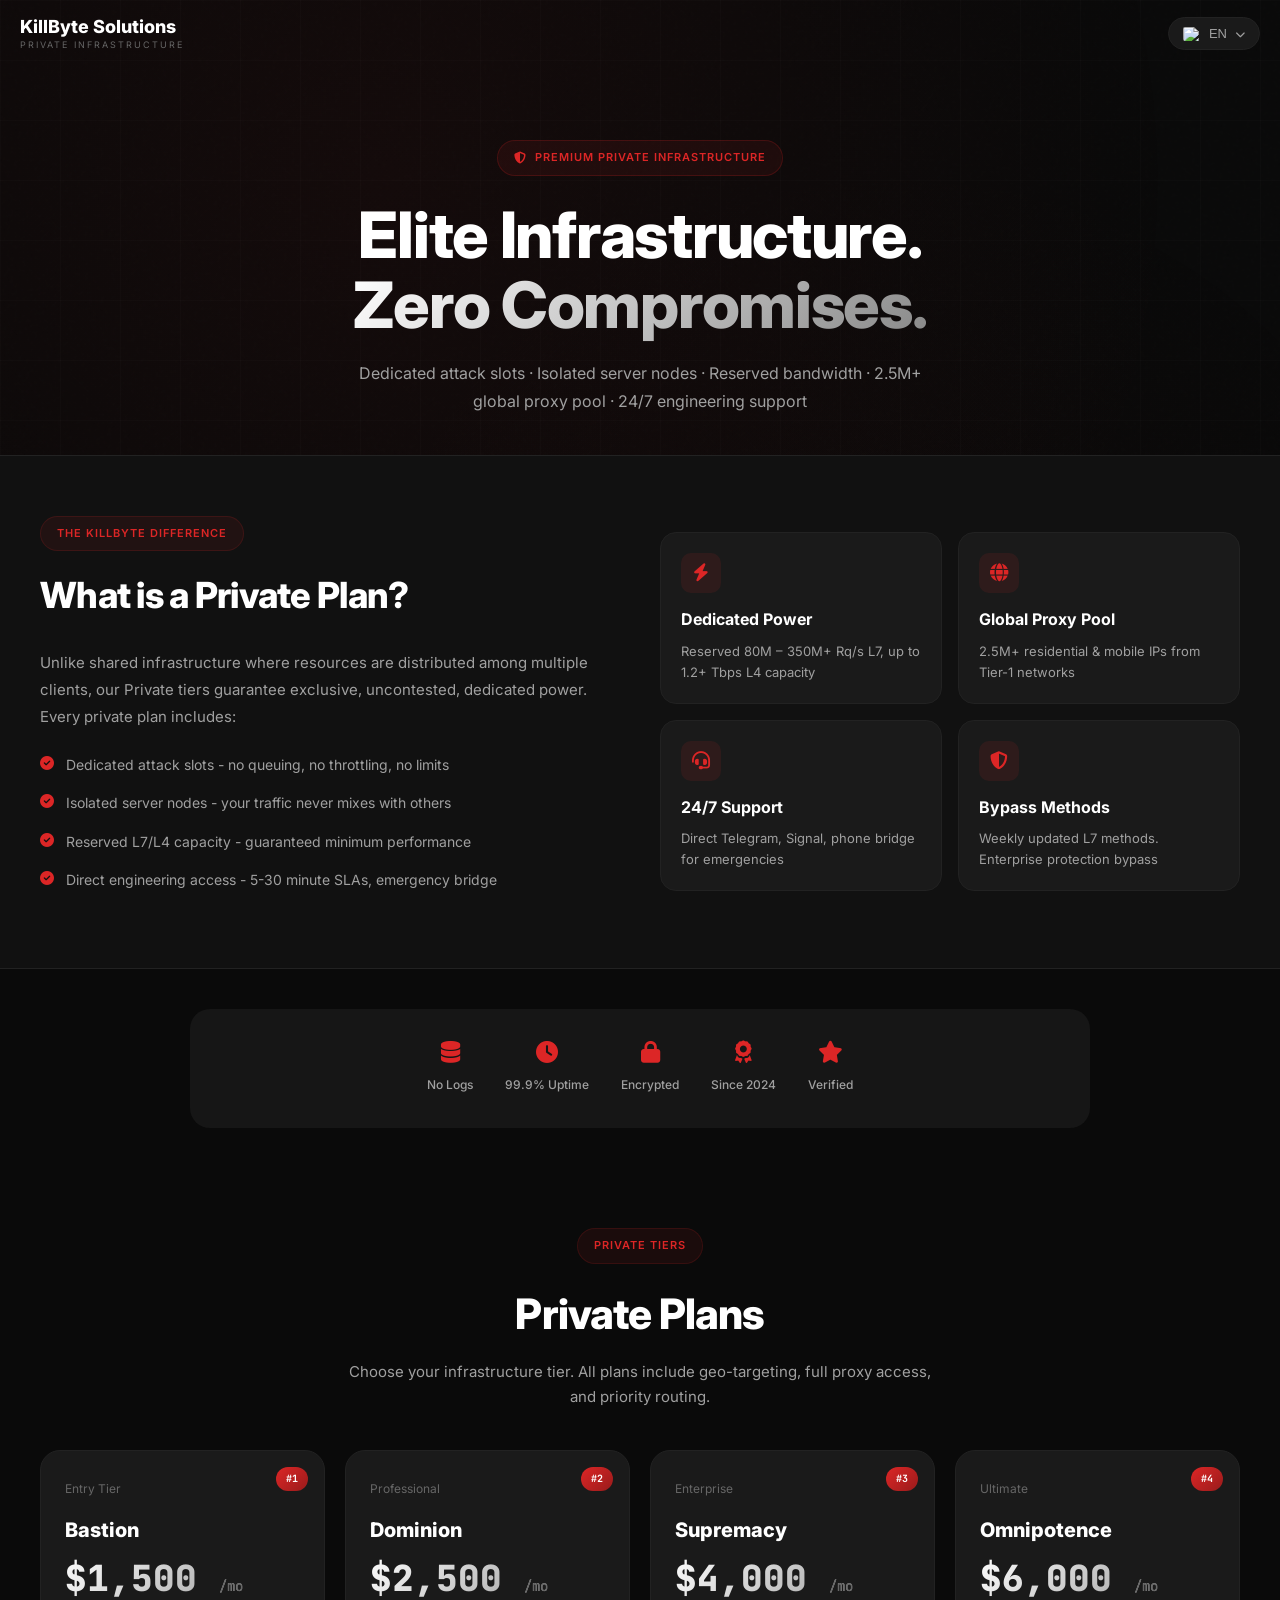
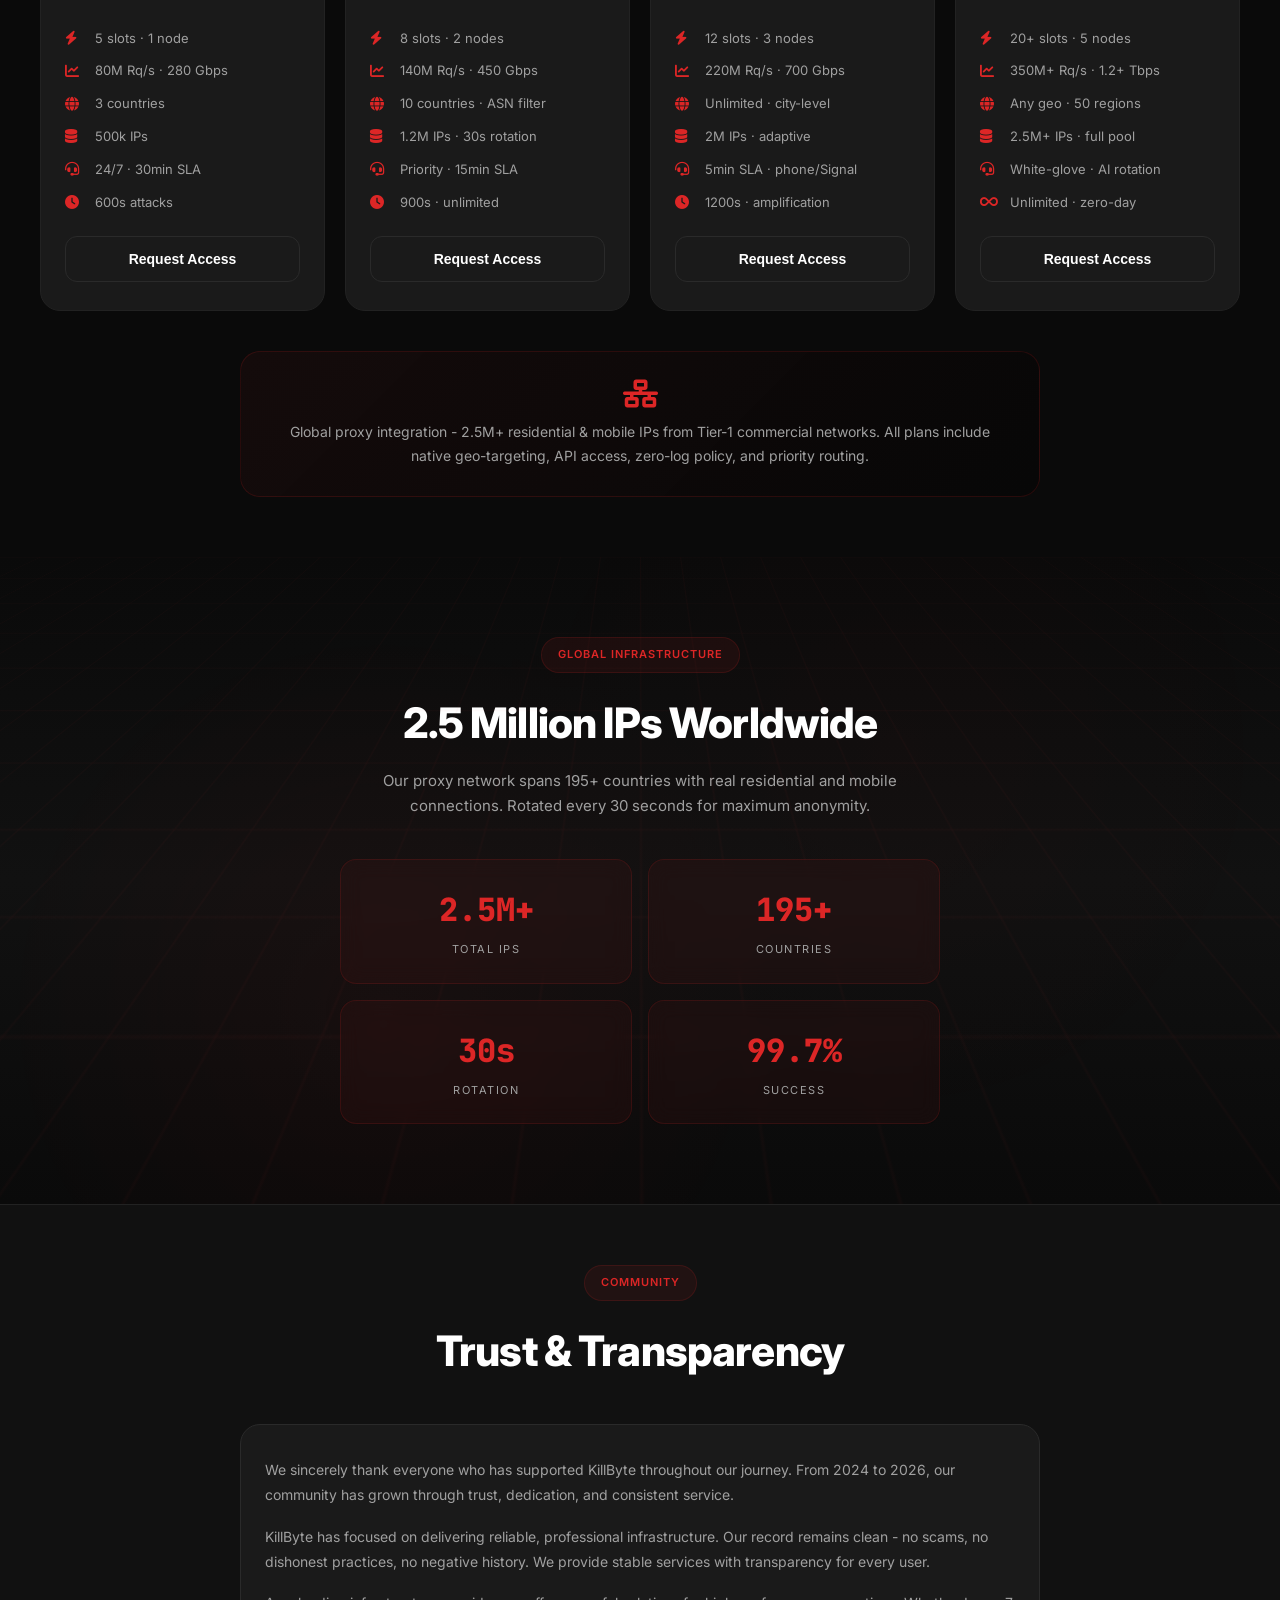
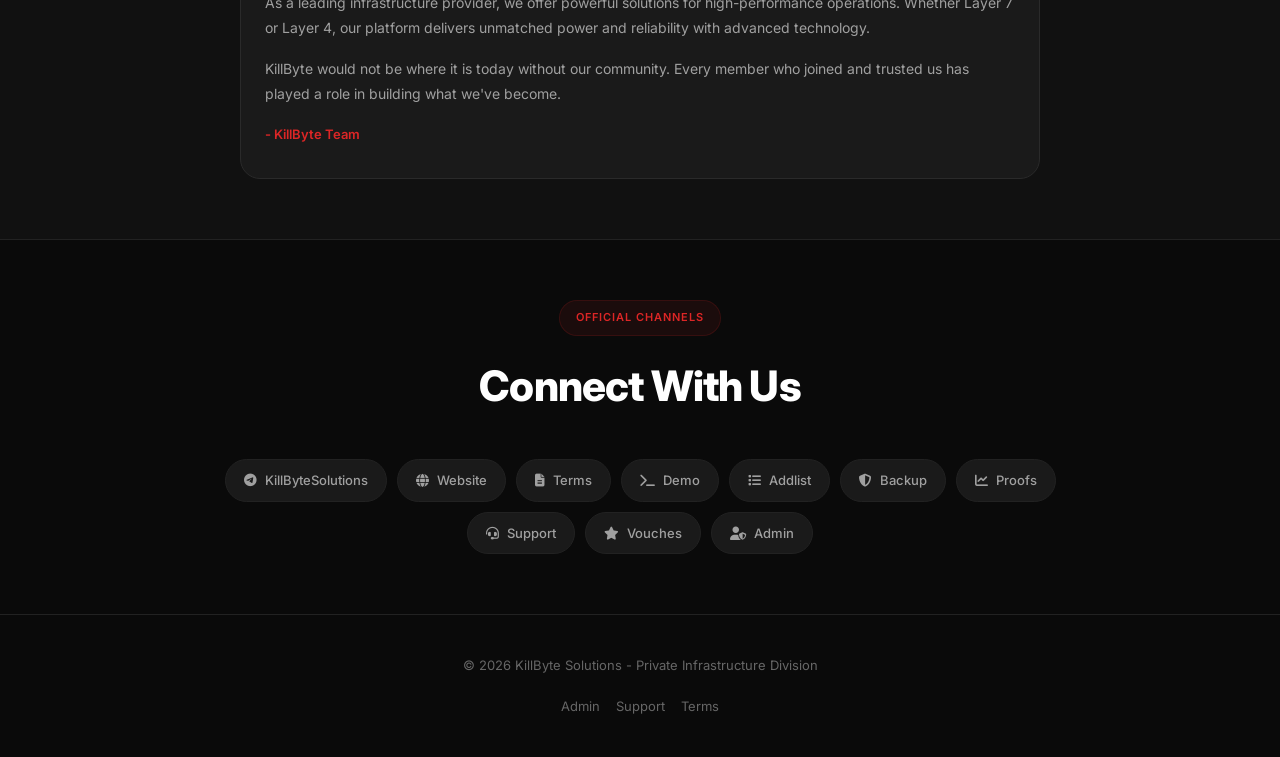
==== commit 035c6809: "Update index.html" ====
--- a/private/index.html
+++ b/private/index.html
@@ -564,9 +564,8 @@
    <nav class="navbar" id="navbar">
        <div class="nav-container">
            <a href="#" class="brand">
-               <div class="brand-icon">KB</div>
                <div class="brand-text">
-                   <span class="brand-name">KillByte</span>
+                   <span class="brand-name">KillByte Solutions</span>
                    <span class="brand-tag">Private Infrastructure</span>
                </div>
            </a>
@@ -626,19 +625,19 @@
                    <ul class="feature-list">
                        <li>
                            <i class="fas fa-check-circle"></i>
-                           <span data-key="whatLi1">Dedicated attack slots — no queuing, no throttling, no limits</span>
+                           <span data-key="whatLi1">Dedicated attack slots - no queuing, no throttling, no limits</span>
                        </li>
                        <li>
                            <i class="fas fa-check-circle"></i>
-                           <span data-key="whatLi2">Isolated server nodes — your traffic never mixes with others</span>
+                           <span data-key="whatLi2">Isolated server nodes - your traffic never mixes with others</span>
                        </li>
                        <li>
                            <i class="fas fa-check-circle"></i>
-                           <span data-key="whatLi3">Reserved L7/L4 capacity — guaranteed minimum performance</span>
+                           <span data-key="whatLi3">Reserved L7/L4 capacity - guaranteed minimum performance</span>
                        </li>
                        <li>
                            <i class="fas fa-check-circle"></i>
-                           <span data-key="whatLi4">Direct engineering access — 5-30 minute SLAs, emergency bridge</span>
+                           <span data-key="whatLi4">Direct engineering access - 5-30 minute SLAs, emergency bridge</span>
                        </li>
                    </ul>
                </div>
@@ -695,8 +694,8 @@
        <!-- Plans -->
        <section class="section">
            <div class="section-header scroll-reveal">
-               <div class="section-label" data-key="plansLabel">Private Tiers</div>
-               <h2 class="section-title" data-key="plansTitle">Private #1 — Private #4</h2>
+               <div class="section-label" data-key="plansLabel">KillByte Private Tiers</div>
+               <h2 class="section-title" data-key="plansTitle">Private Plans</h2>
                <p class="section-desc" data-key="plansDesc">
                    Choose your infrastructure tier. All plans include geo-targeting, full proxy access, and priority routing.
                </p>
@@ -783,7 +782,7 @@
            <div class="info-strip scroll-reveal">
                <i class="fas fa-network-wired"></i>
                <p data-key="info_text">
-                   <strong>Global proxy integration</strong> — 2.5M+ residential & mobile IPs from Tier-1 commercial networks. 
+                   <strong>Global proxy integration</strong> - 2.5M+ residential & mobile IPs from Tier-1 commercial networks. 
                    All plans include native geo-targeting, API access, zero-log policy, and priority routing.
                </p>
            </div>
@@ -835,7 +834,7 @@
                    We sincerely thank everyone who has supported KillByte throughout our journey. From 2024 to 2026, our community has grown through trust, dedication, and consistent service.
                </p>
                <p data-key="communityText2">
-                   KillByte has focused on delivering reliable, professional infrastructure. Our record remains clean — no scams, no dishonest practices, no negative history. We provide stable services with transparency for every user.
+                   KillByte has focused on delivering reliable, professional infrastructure. Our record remains clean - no scams, no dishonest practices, no negative history. We provide stable services with transparency for every user.
                </p>
                <p data-key="communityText3">
                    As a leading infrastructure provider, we offer powerful solutions for high-performance operations. Whether Layer 7 or Layer 4, our platform delivers unmatched power and reliability with advanced technology.
@@ -843,7 +842,7 @@
                <p data-key="communityText4">
                    KillByte would not be where it is today without our community. Every member who joined and trusted us has played a role in building what we've become.
                </p>
-               <p data-key="communityText5">— KillByte Team</p>
+               <p data-key="communityText5">- KillByte Team</p>
            </div>
        </section>
        
@@ -889,7 +888,7 @@
    </main>
    
    <footer>
-       <p data-key="footer_text">© 2026 KillByte Solutions — Private Infrastructure Division</p>
+       <p data-key="footer_text">© 2026 KillByte Solutions - Private Infrastructure Division</p>
        <div class="footer-links">
            <a href="https://t.me/rankflood" target="_blank" data-key="contact_admin">Admin</a>
            <a href="http://t.me/KillByte_Support_Bot" target="_blank" data-key="support_bot">Support</a>
@@ -906,16 +905,16 @@
                heroDesc: "Dedicated attack slots · Isolated server nodes · Reserved bandwidth · 2.5M+ global proxy pool · 24/7 engineering support",
                whatLabel: "The KillByte Difference", whatTitle: "What is a Private Plan?",
                whatDesc1: "Unlike shared infrastructure where resources are distributed among multiple clients, our Private tiers guarantee exclusive, uncontested, dedicated power. Every private plan includes:",
-               whatLi1: "Dedicated attack slots — no queuing, no throttling, no limits",
-               whatLi2: "Isolated server nodes — your traffic never mixes with others",
-               whatLi3: "Reserved L7/L4 capacity — guaranteed minimum performance",
-               whatLi4: "Direct engineering access — 5-30 minute SLAs, emergency bridge",
+               whatLi1: "Dedicated attack slots - no queuing, no throttling, no limits",
+               whatLi2: "Isolated server nodes - your traffic never mixes with others",
+               whatLi3: "Reserved L7/L4 capacity - guaranteed minimum performance",
+               whatLi4: "Direct engineering access - 5-30 minute SLAs, emergency bridge",
                feat1Title: "Dedicated Power", feat1Desc: "Reserved 80M – 350M+ Rq/s L7, up to 1.2+ Tbps L4 capacity",
                feat2Title: "Global Proxy Pool", feat2Desc: "2.5M+ residential & mobile IPs from Tier-1 networks",
                feat3Title: "24/7 Support", feat3Desc: "Direct Telegram, Signal, phone bridge for emergencies",
                feat4Title: "Bypass Methods", feat4Desc: "Weekly updated L7 methods. Enterprise protection bypass",
                trust1: "No Logs", trust2: "99.9% Uptime", trust3: "Encrypted", trust4: "Since 2024", trust5: "Verified",
-               plansLabel: "Private Tiers", plansTitle: "Private #1 — Private #4",
+               plansLabel: "Private Tiers", plansTitle: "Private Plans",
                plansDesc: "Choose your infrastructure tier. All plans include geo-targeting, full proxy access, and priority routing.",
                per_month: "/mo", order_btn: "Request Access",
                order_msg: "I am interested in",
@@ -926,15 +925,15 @@
                proxyLabel: "Global Infrastructure", proxyTitle: "2.5 Million IPs Worldwide",
                proxyDesc: "Our proxy network spans 195+ countries with real residential and mobile connections. Rotated every 30 seconds for maximum anonymity.",
                stat1: "Total IPs", stat2: "Countries", stat3: "Rotation", stat4: "Success",
-               info_text: "Global proxy integration — 2.5M+ residential & mobile IPs from Tier-1 commercial networks. All plans include native geo-targeting, API access, zero-log policy, and priority routing.",
+               info_text: "Global proxy integration - 2.5M+ residential & mobile IPs from Tier-1 commercial networks. All plans include native geo-targeting, API access, zero-log policy, and priority routing.",
                communityLabel: "Community", communityTitle: "Trust & Transparency",
                communityText1: "We sincerely thank everyone who has supported KillByte throughout our journey. From 2024 to 2026, our community has grown through trust, dedication, and consistent service.",
-               communityText2: "KillByte has focused on delivering reliable, professional infrastructure. Our record remains clean — no scams, no dishonest practices, no negative history. We provide stable services with transparency for every user.",
+               communityText2: "KillByte has focused on delivering reliable, professional infrastructure. Our record remains clean - no scams, no dishonest practices, no negative history. We provide stable services with transparency for every user.",
                communityText3: "As a leading infrastructure provider, we offer powerful solutions for high-performance operations. Whether Layer 7 or Layer 4, our platform delivers unmatched power and reliability with advanced technology.",
                communityText4: "KillByte would not be where it is today without our community. Every member who joined and trusted us has played a role in building what we've become.",
-               communityText5: "— KillByte Team",
+               communityText5: "- KillByte Team",
                contactsLabel: "Official Channels", contactsTitle: "Connect With Us",
-               footer_text: "© 2026 KillByte Solutions — Private Infrastructure Division",
+               footer_text: "© 2026 KillByte Solutions - Private Infrastructure Division",
                contact_admin: "Admin", support_bot: "Support", terms_link: "Terms"
            },
            cn: {
@@ -942,16 +941,16 @@
                heroDesc: "专用攻击槽位 · 隔离服务器节点 · 保留带宽 · 250万+全球代理池 · 24/7工程支持",
                whatLabel: "KillByte 差异", whatTitle: "什么是私有方案？",
                whatDesc1: "与资源分散给多个客户的共享基础设施不同，我们的私有层级保证独占、无竞争、专用能力。每个私有方案包括：",
-               whatLi1: "专用攻击槽位 — 无排队，无限流，无限制",
-               whatLi2: "隔离服务器节点 — 您的流量永不与其他人混合",
-               whatLi3: "保留 L7/L4 容量 — 保证最低性能",
-               whatLi4: "直接工程支持 — 5-30分钟 SLA，紧急桥接",
+               whatLi1: "专用攻击槽位 - 无排队，无限流，无限制",
+               whatLi2: "隔离服务器节点 - 您的流量永不与其他人混合",
+               whatLi3: "保留 L7/L4 容量 - 保证最低性能",
+               whatLi4: "直接工程支持 - 5-30分钟 SLA，紧急桥接",
                feat1Title: "专用能力", feat1Desc: "保留 8000万 – 3.5亿+ Rq/s L7，高达 1.2+ Tbps L4 容量",
                feat2Title: "全球代理池", feat2Desc: "250万+ 住宅和移动 IP，来自一级网络",
                feat3Title: "24/7 支持", feat3Desc: "直接 Telegram、Signal、紧急电话桥接",
                feat4Title: "绕过方法", feat4Desc: "每周更新的 L7 方法。企业级防护绕过",
                trust1: "无日志", trust2: "99.9% 正常运行", trust3: "加密", trust4: "始于2024", trust5: "已验证",
-               plansLabel: "私有等级", plansTitle: "Private #1 — Private #4",
+               plansLabel: "私有等级", plansTitle: "Private Plans",
                plansDesc: "选择您的基础设施层级。所有方案包含地理定位、完整代理访问和优先路由。",
                per_month: "/月", order_btn: "申请访问",
                order_msg: "我对以下方案感兴趣",
@@ -962,15 +961,15 @@
                proxyLabel: "全球基础设施", proxyTitle: "250万 IP 全球覆盖",
                proxyDesc: "我们的代理网络覆盖195+国家，拥有真实住宅和移动连接。每30秒轮换一次，实现最大匿名性。",
                stat1: "总IP数", stat2: "国家", stat3: "轮换", stat4: "成功率",
-               info_text: "全球代理整合 — 250万+ 住宅和移动 IP，来自一级商业网络。所有方案包含原生地理定位、API访问、零日志政策和优先路由。",
+               info_text: "全球代理整合 - 250万+ 住宅和移动 IP，来自一级商业网络。所有方案包含原生地理定位、API访问、零日志政策和优先路由。",
                communityLabel: "社区", communityTitle: "信任与透明",
                communityText1: "我们衷心感谢每一位在KillByte旅程中支持我们的人。从2024年到2026年，我们的社区通过信任、奉献和持续服务不断发展。",
-               communityText2: "KillByte专注于提供可靠、专业的基础设施。我们的记录保持清白 — 无欺诈，无不诚实行为，无负面历史。我们为每位用户提供透明、稳定的服务。",
+               communityText2: "KillByte专注于提供可靠、专业的基础设施。我们的记录保持清白 - 无欺诈，无不诚实行为，无负面历史。我们为每位用户提供透明、稳定的服务。",
                communityText3: "作为领先的基础设施提供商，我们为高性能操作提供强大解决方案。无论是第7层还是第4层，我们的平台都以先进技术提供无与伦比的能力和可靠性。",
                communityText4: "没有社区的支持，KillByte不会有今天的成就。每一位加入并信任我们的成员都在塑造我们的过程中发挥了作用。",
-               communityText5: "— KillByte 团队",
+               communityText5: "- KillByte 团队",
                contactsLabel: "官方渠道", contactsTitle: "联系我们",
-               footer_text: "© 2026 KillByte 解决方案 — 私有基础设施部门",
+               footer_text: "© 2026 KillByte 解决方案 - 私有基础设施部门",
                contact_admin: "管理员", support_bot: "支持", terms_link: "条款"
            },
            ru: {
@@ -978,16 +977,16 @@
                heroDesc: "Выделенные слоты · Изолированные узлы · Зарезервированная пропускная способность · 2.5M+ прокси-пул · 24/7 поддержка",
                whatLabel: "Разница KillByte", whatTitle: "Что такое Приватный План?",
                whatDesc1: "В отличие от общей инфраструктуры, где ресурсы распределяются между клиентами, наши приватные уровни гарантируют эксклюзивную, бесспорную, выделенную мощность. Каждый приватный план включает:",
-               whatLi1: "Выделенные слоты — без очередей, без лимитов, без ограничений",
-               whatLi2: "Изолированные узлы — ваш трафик никогда не смешивается",
-               whatLi3: "Зарезервированная мощность L7/L4 — гарантированная производительность",
-               whatLi4: "Прямой инжиниринг — SLA 5-30 минут, экстренный мост",
+               whatLi1: "Выделенные слоты - без очередей, без лимитов, без ограничений",
+               whatLi2: "Изолированные узлы - ваш трафик никогда не смешивается",
+               whatLi3: "Зарезервированная мощность L7/L4 - гарантированная производительность",
+               whatLi4: "Прямой инжиниринг - SLA 5-30 минут, экстренный мост",
                feat1Title: "Выделенная Мощность", feat1Desc: "Зарезервировано 80M – 350M+ Rq/s L7, до 1.2+ Тбит/с L4",
                feat2Title: "Глобальный Прокси-Пул", feat2Desc: "2.5M+ резидентных и мобильных IP от сетей Tier-1",
                feat3Title: "Поддержка 24/7", feat3Desc: "Прямой Telegram, Signal, телефонный мост для экстренных случаев",
                feat4Title: "Методы Обхода", feat4Desc: "Еженедельно обновляемые методы L7. Обход корпоративной защиты",
                trust1: "Без Логов", trust2: "99.9% Аптайм", trust3: "Шифрование", trust4: "С 2024", trust5: "Проверено",
-               plansLabel: "Приватные Уровни", plansTitle: "Private #1 — Private #4",
+               plansLabel: "Приватные Уровни", plansTitle: "Private Plans",
                plansDesc: "Выберите уровень инфраструктуры. Все планы включают геотаргетинг, полный доступ к прокси и приоритетную маршрутизацию.",
                per_month: "/мес", order_btn: "Запросить Доступ",
                order_msg: "Я заинтересован в",
@@ -998,15 +997,15 @@
                proxyLabel: "Глобальная Инфраструктура", proxyTitle: "2.5+ Миллиона IP По Всему Миру",
                proxyDesc: "Наша прокси-сеть охватывает 195+ стран с реальными резидентными и мобильными подключениями. Ротация каждые 30 секунд для максимальной анонимности.",
                stat1: "Всего IP", stat2: "Стран", stat3: "Ротация", stat4: "Успех",
-               info_text: "Интеграция глобального прокси — 2.5M+ резидентных и мобильных IP от коммерческих сетей Tier-1. Все планы включают геотаргетинг, API-доступ, политику нулевых логов и приоритетную маршрутизацию.",
+               info_text: "Интеграция глобального прокси - 2.5M+ резидентных и мобильных IP от коммерческих сетей Tier-1. Все планы включают геотаргетинг, API-доступ, политику нулевых логов и приоритетную маршрутизацию.",
                communityLabel: "Сообщество", communityTitle: "Доверие и Прозрачность",
                communityText1: "Мы искренне благодарим каждого, кто поддерживал KillByte на нашем пути. С 2024 по 2026 год наше сообщество росло благодаря доверию, преданности и постоянному обслуживанию.",
-               communityText2: "KillByte сосредоточился на предоставлении надежной, профессиональной инфраструктуры. Наша репутация остается безупречной — нет мошенничества, нечестных практик, негативной истории. Мы предоставляем стабильные услуги с прозрачностью для каждого пользователя.",
+               communityText2: "KillByte сосредоточился на предоставлении надежной, профессиональной инфраструктуры. Наша репутация остается безупречной - нет мошенничества, нечестных практик, негативной истории. Мы предоставляем стабильные услуги с прозрачностью для каждого пользователя.",
                communityText3: "Как ведущий поставщик инфраструктуры, мы предлагаем мощные решения для высокопроизводительных операций. Будь то уровень 7 или 4, наша платформа обеспечивает непревзойденную мощность и надежность с передовыми технологиями.",
                communityText4: "KillByte не был бы там, где он сегодня, без нашего сообщества. Каждый участник, который присоединился и доверился нам, сыграл роль в создании того, чем мы стали.",
-               communityText5: "— Команда KillByte",
+               communityText5: "- Команда KillByte",
                contactsLabel: "Официальные Каналы", contactsTitle: "Связаться С Нами",
-               footer_text: "© 2026 KillByte Solutions — Отдел Приватной Инфраструктуры",
+               footer_text: "© 2026 KillByte Solutions - Отдел Приватной Инфраструктуры",
                contact_admin: "Админ", support_bot: "Поддержка", terms_link: "Условия"
            }
        };
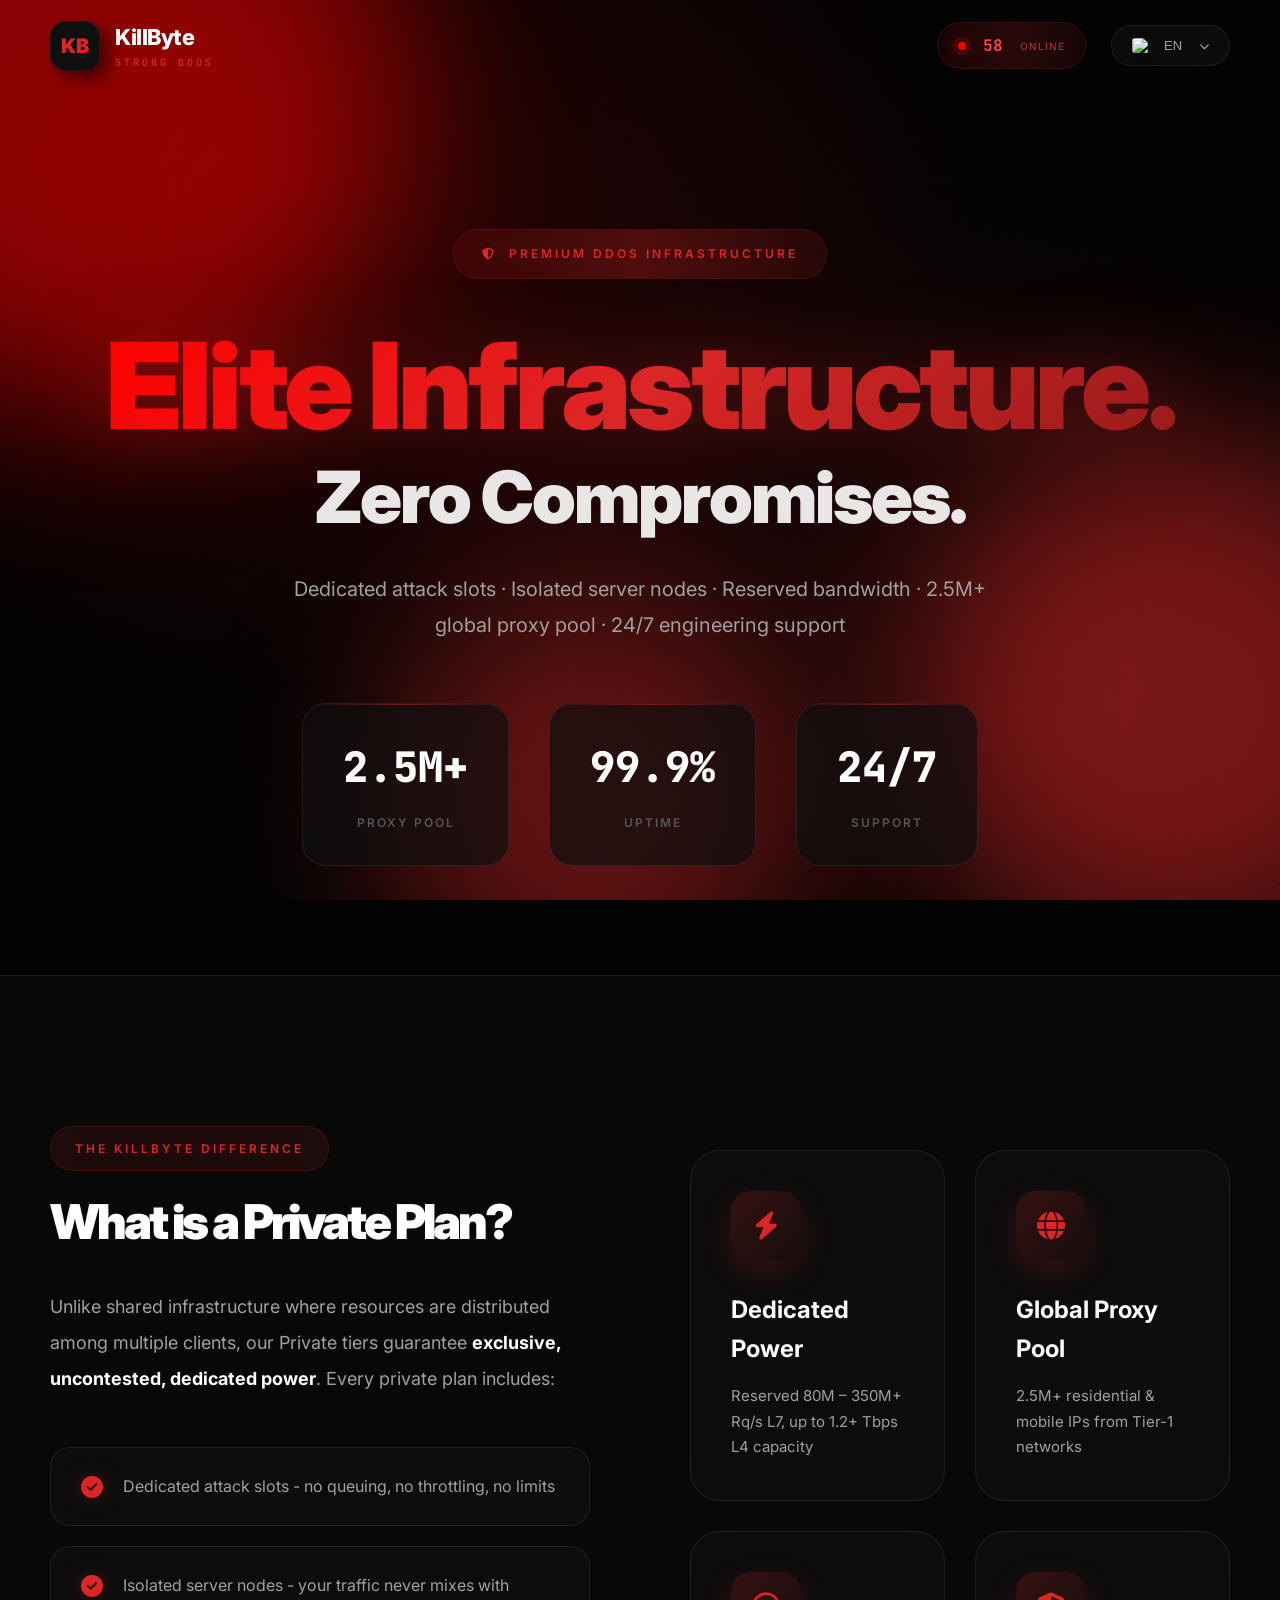
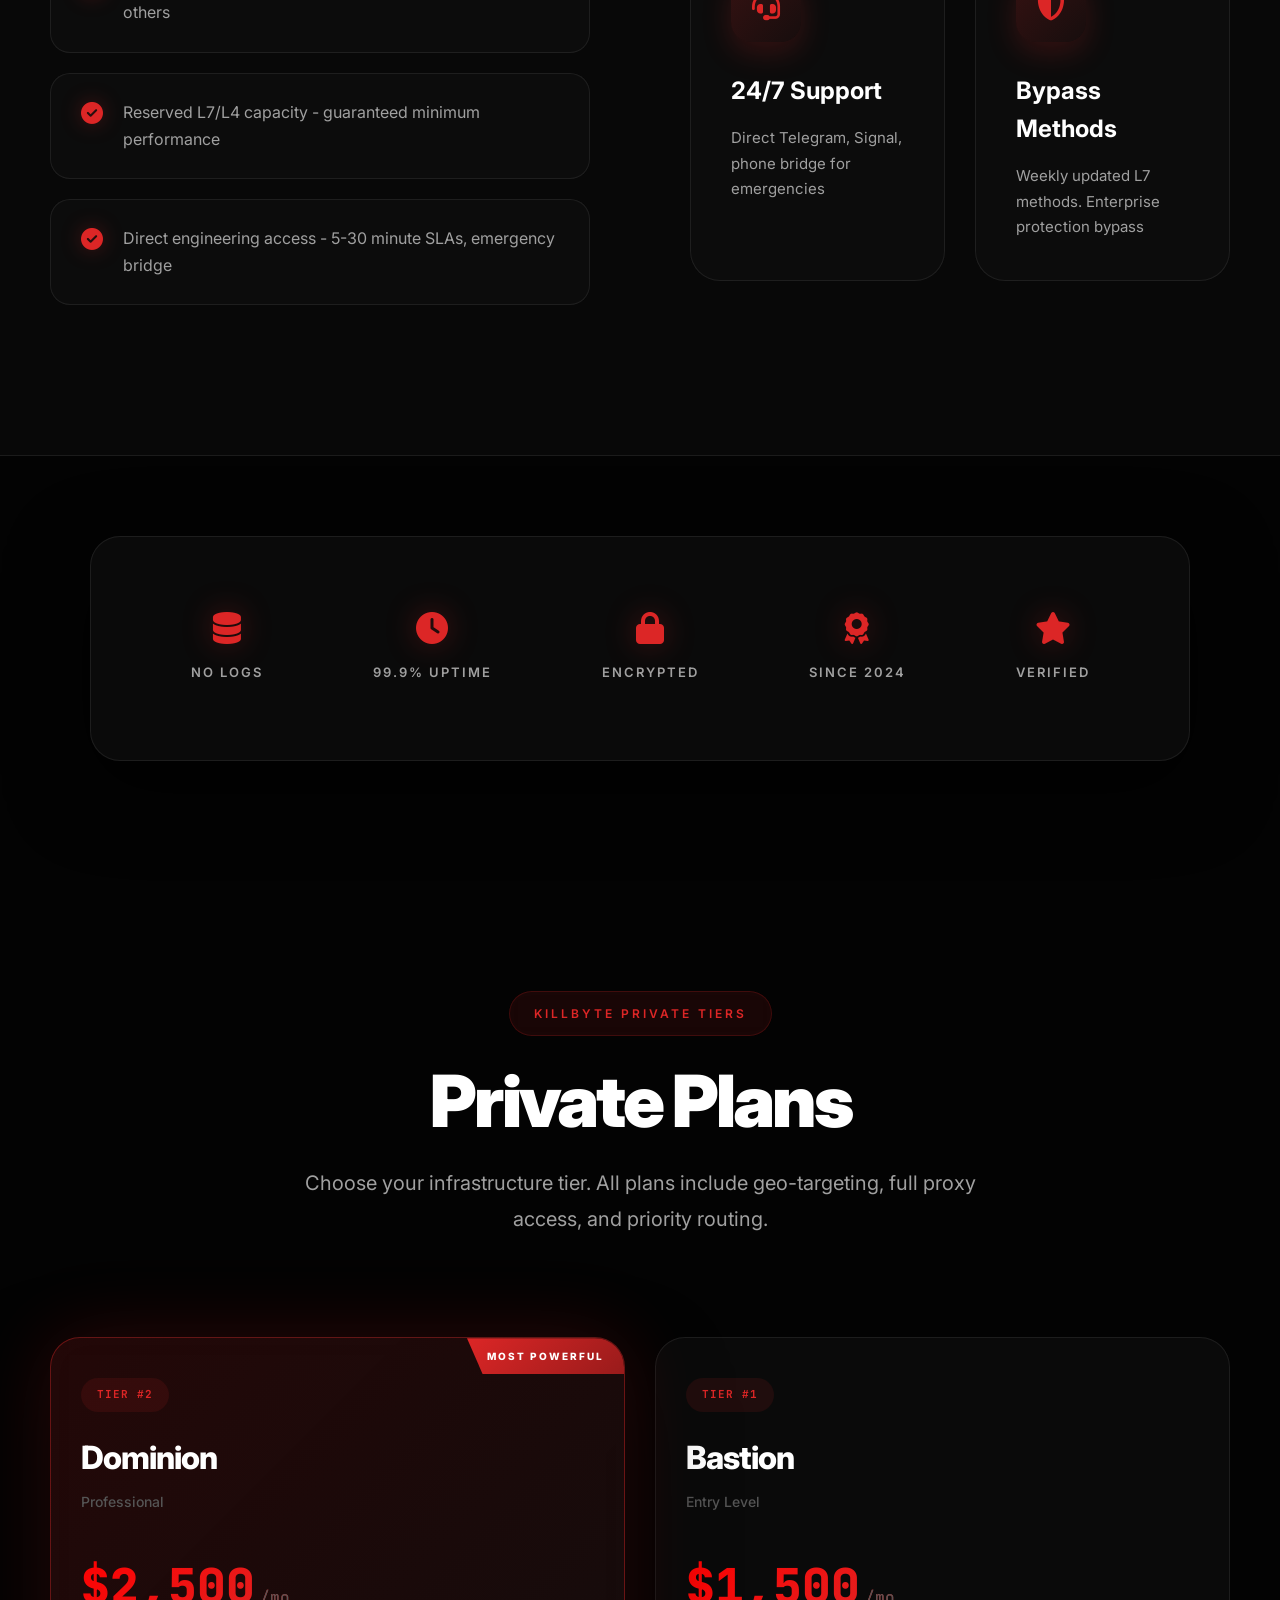
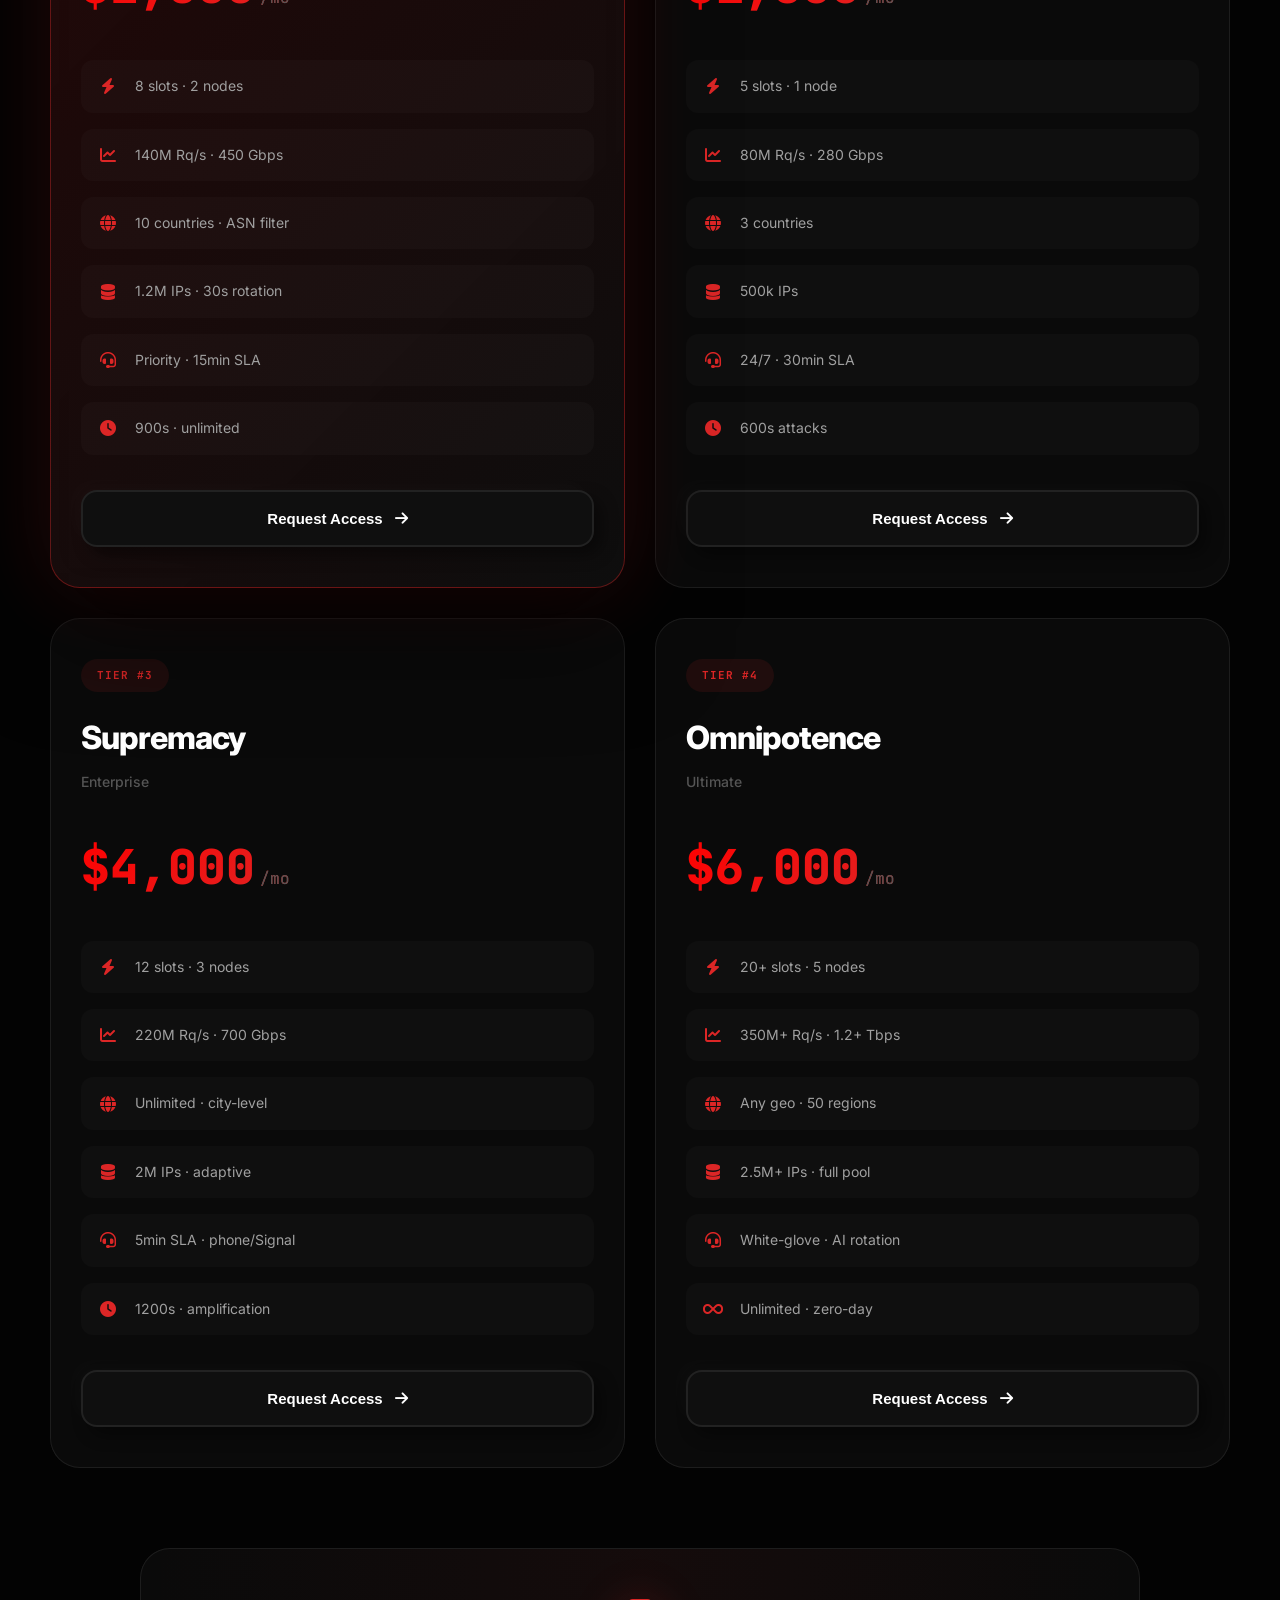
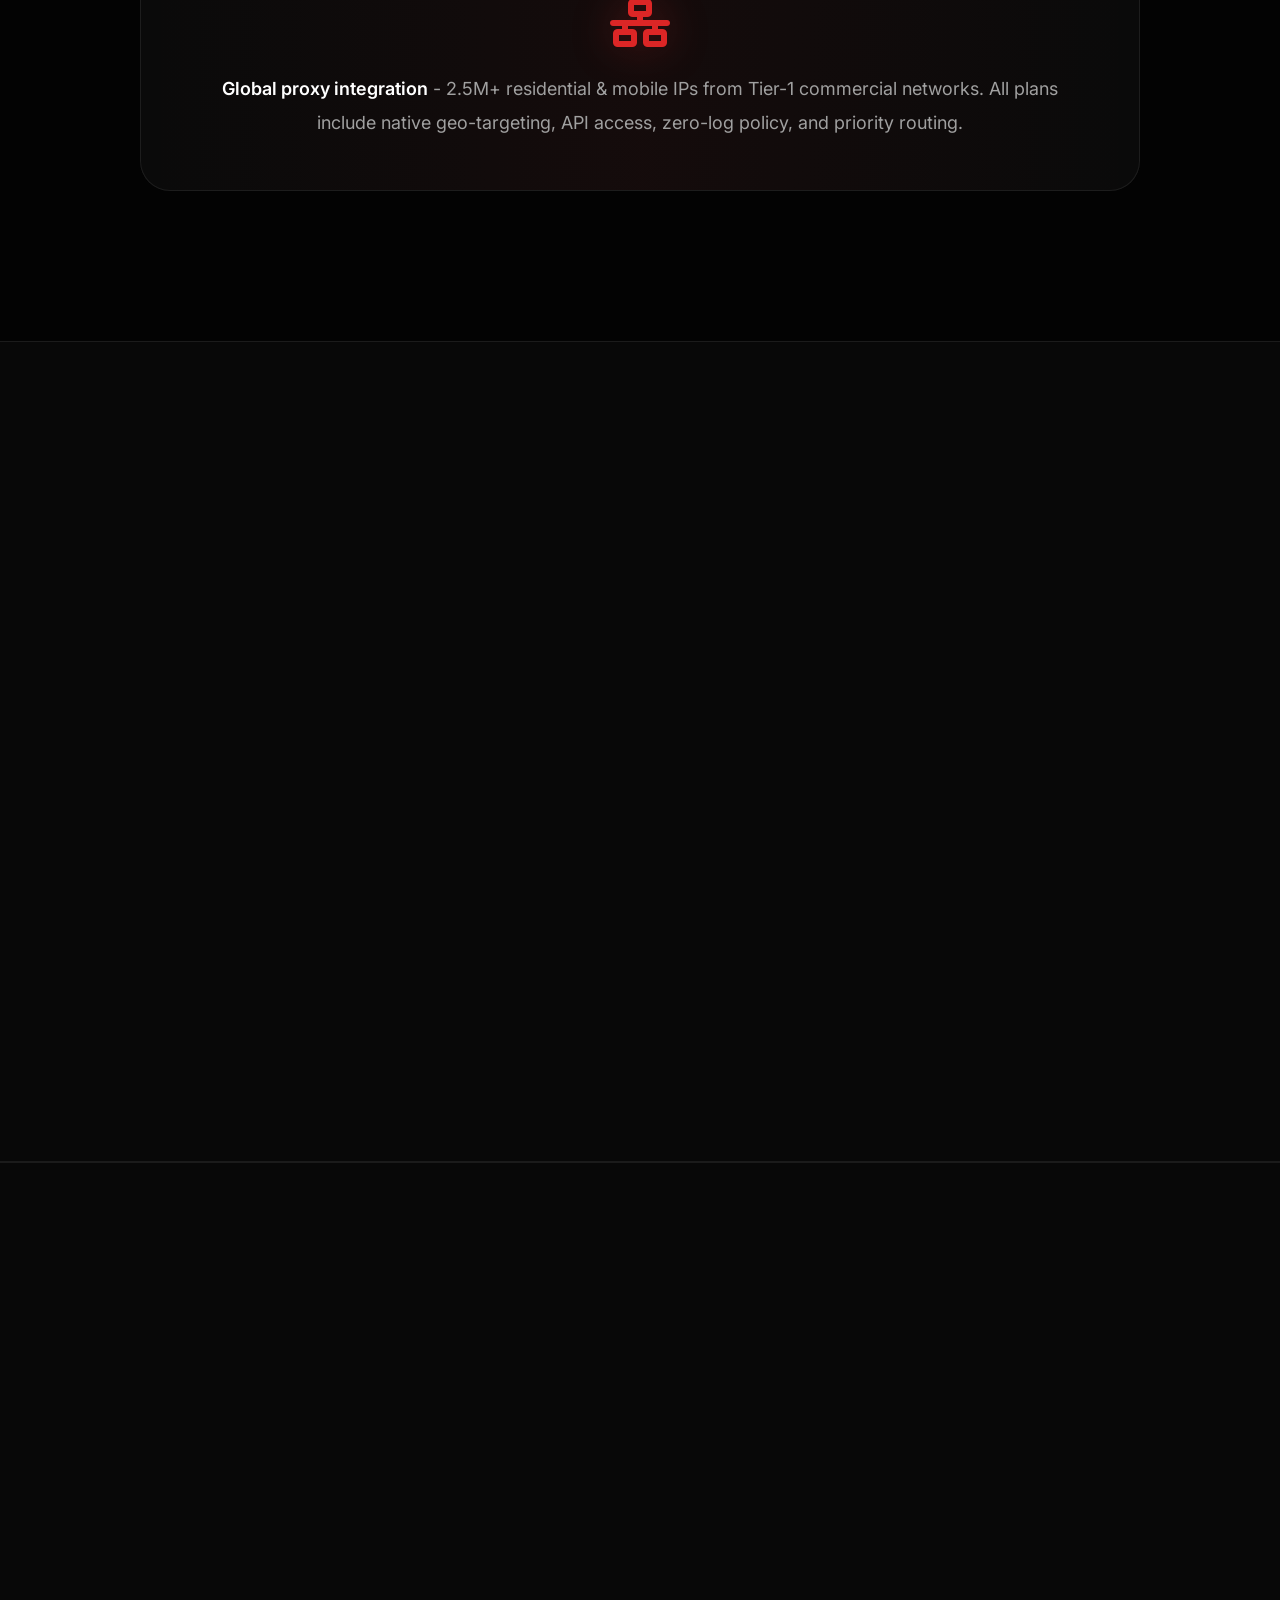
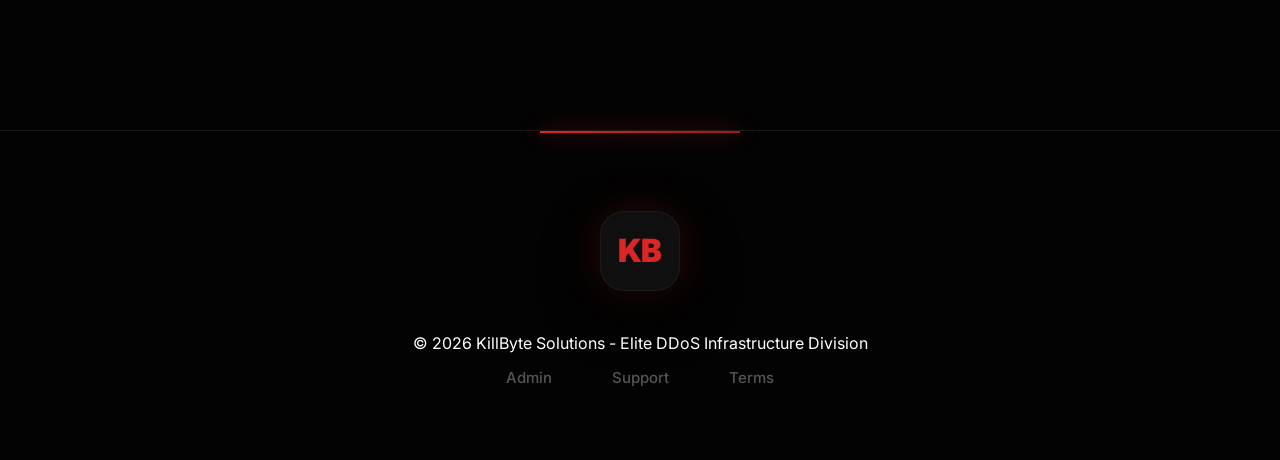
==== commit bf693e4a: "Update index.html" ====
--- a/private/index.html
+++ b/private/index.html
@@ -1,1190 +1,2597 @@
 <!DOCTYPE html>
 <html lang="en">
 <head>
-   <meta charset="UTF-8">
-   <meta name="viewport" content="width=device-width, initial-scale=1.0, maximum-scale=1.0, user-scalable=no">
-   <title>KillByte · Premium Private Infrastructure</title>
-   <meta name="description" content="Premium private infrastructure – dedicated slots, isolated servers, 2.5M+ proxy pool, 24/7 engineering. Zero sharing. Absolute trust.">
-   
-   <link rel="icon" type="image/svg+xml" href="data:image/svg+xml,%3Csvg xmlns='http://www.w3.org/2000/svg' viewBox='0 0 24 24' fill='%23dc2626'%3E%3Cpath d='M12 2L2 7l10 5 10-5-10-5zM2 17l10 5 10-5M2 12l10 5 10-5'/%3E%3C/svg%3E">
-   
-   <link href="https://fonts.googleapis.com/css2?family=Inter:wght@300;400;500;600;700;800;900&family=JetBrains+Mono:wght@400;500;600;700&display=swap" rel="stylesheet">
-   <link rel="stylesheet" href="https://cdnjs.cloudflare.com/ajax/libs/font-awesome/6.5.1/css/all.min.css">
-   
-   <style>
-       :root {
-           --bg-primary: #0a0a0a;
-           --bg-secondary: #111111;
-           --bg-tertiary: #161616;
-           --bg-card: #1a1a1a;
-           --bg-elevated: #1e1e1e;
-           --text-primary: #ffffff;
-           --text-secondary: #a0a0a0;
-           --text-tertiary: #666666;
-           --text-muted: #444444;
-           --accent-primary: #dc2626;
-           --accent-secondary: #991b1b;
-           --accent-glow: rgba(220, 38, 38, 0.15);
-           --border: #222222;
-           --border-light: #2a2a2a;
-           --gradient-primary: linear-gradient(135deg, #dc2626 0%, #991b1b 100%);
-           --gradient-text: linear-gradient(135deg, #ffffff 0%, #888888 100%);
-           --shadow-xl: 0 24px 64px rgba(0, 0, 0, 0.6);
-           --font-primary: 'Inter', sans-serif;
-           --font-mono: 'JetBrains Mono', monospace;
-           --ease-out-expo: cubic-bezier(0.16, 1, 0.3, 1);
-       }
-
-       * { margin: 0; padding: 0; box-sizing: border-box; -webkit-tap-highlight-color: transparent; }
-       
-       html {
-           scroll-behavior: smooth;
-           -webkit-text-size-adjust: 100%;
-       }
-       
-       body {
-           font-family: var(--font-primary);
-           background: var(--bg-primary);
-           color: var(--text-primary);
-           line-height: 1.6;
-           overflow-x: hidden;
-           -webkit-font-smoothing: antialiased;
-           -moz-osx-font-smoothing: grayscale;
-       }
-       
-       ::selection { background: rgba(220, 38, 38, 0.2); color: white; }
-       
-       /* Background Effects */
-       .bg-canvas { 
-           position: fixed; inset: 0; z-index: 0; pointer-events: none; 
-           background: radial-gradient(circle at 30% 20%, rgba(220,38,38,0.05), transparent 70%),
-                       radial-gradient(circle at 70% 80%, rgba(153,27,27,0.03), transparent 50%);
-       }
-       
-       .grid-overlay {
-           position: fixed; inset: 0;
-           background-image: linear-gradient(rgba(255,255,255,0.015) 1px, transparent 1px),
-                             linear-gradient(90deg, rgba(255,255,255,0.015) 1px, transparent 1px);
-           background-size: 60px 60px;
-           pointer-events: none; z-index: 1;
-       }
-       
-       .noise-overlay {
-           position: fixed; inset: 0;
-           background-image: url("data:image/svg+xml,%3Csvg viewBox='0 0 256 256' xmlns='http://www.w3.org/2000/svg'%3E%3Cfilter id='noise'%3E%3CfeTurbulence type='fractalNoise' baseFrequency='0.9' numOctaves='4' stitchTiles='stitch'/%3E%3C/filter%3E%3Crect width='100%25' height='100%25' filter='url(%23noise)'/%3E%3C/svg%3E");
-           opacity: 0.012; pointer-events: none; z-index: 2;
-       }
-       
-       /* Transfer Loading - Only shows on page load */
-       .transfer-loading {
-           position: fixed; inset: 0; background: rgba(10,10,10,0.98); backdrop-filter: blur(30px);
-           z-index: 10001; display: flex; align-items: center; justify-content: center;
-           opacity: 0; visibility: hidden; transition: all 0.6s var(--ease-out-expo);
-       }
-       
-       .transfer-loading.active { opacity: 1; visibility: visible; }
-       
-       .loader-content { text-align: center; }
-       .loader-ring {
-           width: 60px; height: 60px; 
-           border: 3px solid rgba(220,38,38,0.2);
-           border-top: 3px solid var(--accent-primary); border-radius: 50%;
-           animation: spin 1s linear infinite; margin: 0 auto 20px;
-       }
-       
-       .loader-icon { 
-           width: 60px; height: 60px; background: var(--gradient-primary); 
-           border-radius: 16px; margin: 0 auto 20px; 
-           display: flex; align-items: center; justify-content: center;
-           animation: pulseGlow 2s infinite;
-       }
-       .loader-icon i { font-size: 28px; color: white; }
-       
-       .loader-text { font-size: 14px; font-weight: 700; letter-spacing: 3px; color: var(--accent-primary); text-transform: uppercase; }
-       .loader-sub { font-size: 12px; color: var(--text-tertiary); margin-top: 8px; letter-spacing: 1px; }
-       
-       @keyframes spin { 0% { transform: rotate(0deg); } 100% { transform: rotate(360deg); } }
-       @keyframes pulseGlow {
-           0%,100% { box-shadow: 0 0 0 0 rgba(220,38,38,0.3); }
-           50% { box-shadow: 0 0 0 15px rgba(220,38,38,0); }
-       }
-       
-       /* Language Loading - Only shows when switching language */
-       .lang-loading {
-           position: fixed; inset: 0; background: rgba(10,10,10,0.95); backdrop-filter: blur(20px);
-           z-index: 10000; display: flex; align-items: center; justify-content: center;
-           opacity: 0; visibility: hidden; transition: all 0.4s var(--ease-out-expo);
-       }
-       
-       .lang-loading.active { opacity: 1; visibility: visible; }
-       
-       /* Navbar */
-       .navbar {
-           position: fixed; top: 0; left: 0; right: 0; z-index: 1000;
-           padding: 16px 20px; transition: all 0.5s var(--ease-out-expo);
-       }
-       
-       .navbar.scrolled {
-           background: rgba(10,10,10,0.95); backdrop-filter: blur(30px);
-           border-bottom: 1px solid var(--border); padding: 12px 20px;
-       }
-       
-       .nav-container { 
-           max-width: 1400px; margin: 0 auto; 
-           display: flex; align-items: center; justify-content: space-between; 
-       }
-       
-       .brand { display: flex; align-items: center; gap: 10px; text-decoration: none; }
-       .brand-icon { 
-           width: 36px; height: 36px; background: var(--gradient-primary);
-           border-radius: 10px; display: flex; align-items: center; justify-content: center;
-           font-weight: 800; font-size: 14px; color: white;
-       }
-       .brand-text { display: flex; flex-direction: column; }
-       .brand-name { font-size: 18px; font-weight: 800; color: var(--text-primary); line-height: 1.2; }
-       .brand-tag { font-size: 9px; color: var(--text-tertiary); letter-spacing: 2px; text-transform: uppercase; }
-       
-       /* Language Selector */
-       .language-selector { position: relative; }
-       .lang-btn {
-           display: flex; align-items: center; gap: 8px; padding: 8px 14px;
-           background: var(--bg-card); border: 1px solid var(--border);
-           border-radius: 100px; color: var(--text-secondary); cursor: pointer;
-           transition: all 0.3s; font-size: 13px;
-       }
-       .lang-btn:hover { border-color: var(--accent-primary); color: white; }
-       .lang-flag { width: 18px; height: 14px; border-radius: 2px; object-fit: cover; }
-       .lang-dropdown {
-           position: absolute; top: calc(100% + 8px); right: 0;
-           background: var(--bg-card); border: 1px solid var(--border); border-radius: 12px;
-           padding: 8px; min-width: 160px; opacity: 0; visibility: hidden;
-           transform: translateY(-10px); transition: all 0.3s; z-index: 100;
-           box-shadow: 0 20px 40px rgba(0,0,0,0.5);
-       }
-       .language-selector.active .lang-dropdown { opacity: 1; visibility: visible; transform: translateY(0); }
-       .lang-option {
-           display: flex; align-items: center; gap: 10px; width: 100%; padding: 10px 12px;
-           background: none; border: none; border-radius: 8px; color: var(--text-secondary);
-           cursor: pointer; transition: 0.3s; font-size: 13px;
-       }
-       .lang-option:hover { background: rgba(220,38,38,0.1); color: var(--accent-primary); }
-       
-       main { position: relative; z-index: 10; padding-top: 80px; }
-       
-       /* Hero Section */
-       .hero {
-           text-align: center; padding: 60px 20px 40px;
-           animation: fadeInUp 1s var(--ease-out-expo);
-       }
-       
-       .hero-badge {
-           display: inline-flex; align-items: center; gap: 8px; padding: 8px 16px;
-           background: rgba(220,38,38,0.08); border: 1px solid rgba(220,38,38,0.2);
-           border-radius: 100px; font-size: 11px; font-weight: 600; color: var(--accent-primary);
-           margin-bottom: 24px; letter-spacing: 1px; text-transform: uppercase;
-       }
-       
-       .hero-title {
-           font-size: clamp(32px, 8vw, 64px); font-weight: 800; line-height: 1.1; 
-           margin-bottom: 20px; letter-spacing: -0.02em;
-       }
-       
-       .hero-title .gradient { 
-           background: var(--gradient-text); -webkit-background-clip: text; 
-           background-clip: text; color: transparent; 
-       }
-       
-       .hero-sub { 
-           font-size: 16px; color: var(--text-secondary); 
-           max-width: 600px; margin: 0 auto; line-height: 1.7;
-       }
-       
-       /* Section Spacing */
-       .section { padding: 60px 20px; }
-       .section-alt { background: var(--bg-secondary); border-top: 1px solid var(--border); border-bottom: 1px solid var(--border); }
-       
-       .container { max-width: 1200px; margin: 0 auto; }
-       
-       .section-header { text-align: center; margin-bottom: 40px; }
-       .section-label {
-           display: inline-block; padding: 8px 16px; background: rgba(220,38,38,0.08);
-           border: 1px solid rgba(220,38,38,0.15); border-radius: 100px;
-           font-size: 11px; font-weight: 600; color: var(--accent-primary); 
-           margin-bottom: 16px; letter-spacing: 1px; text-transform: uppercase;
-       }
-       .section-title { 
-           font-size: clamp(28px, 5vw, 42px); font-weight: 800; 
-           margin-bottom: 12px; letter-spacing: -0.02em;
-       }
-       .section-desc { 
-           font-size: 15px; color: var(--text-secondary); 
-           max-width: 600px; margin: 0 auto; line-height: 1.7;
-       }
-       
-       /* What is Private */
-       .two-col { display: grid; grid-template-columns: 1fr 1fr; gap: 40px; align-items: center; }
-       
-       .feature-list { list-style: none; margin-top: 24px; }
-       .feature-list li {
-           display: flex; align-items: flex-start; gap: 12px;
-           margin-bottom: 16px; color: var(--text-secondary);
-           font-size: 14px; line-height: 1.6;
-       }
-       .feature-list li i { 
-           color: var(--accent-primary); margin-top: 2px; font-size: 14px;
-           flex-shrink: 0;
-       }
-       
-       .features-grid { 
-           display: grid; grid-template-columns: repeat(2, 1fr); gap: 16px; 
-       }
-       
-       .feature-card {
-           background: var(--bg-card); border: 1px solid var(--border); 
-           border-radius: 16px; padding: 20px;
-           transition: all 0.4s var(--ease-out-expo);
-       }
-       
-       .feature-card:hover { 
-           transform: translateY(-4px); border-color: var(--accent-primary);
-           box-shadow: 0 20px 40px rgba(0,0,0,0.3), 0 0 30px var(--accent-glow);
-       }
-       
-       .feature-card-icon { 
-           width: 40px; height: 40px; background: rgba(220,38,38,0.1);
-           border-radius: 10px; display: flex; align-items: center; justify-content: center;
-           margin-bottom: 14px; color: var(--accent-primary); font-size: 18px;
-       }
-       
-       .feature-card-title { font-size: 16px; font-weight: 700; margin-bottom: 8px; }
-       .feature-card-desc { font-size: 13px; color: var(--text-secondary); line-height: 1.6; }
-       
-       /* Trust Strip */
-       .trust-strip {
-           display: flex; justify-content: center; gap: 32px; flex-wrap: wrap;
-           padding: 32px 20px; background: var(--bg-tertiary); 
-           border-radius: 20px; margin: 40px auto; max-width: 900px;
-       }
-       
-       .trust-item { text-align: center; }
-       .trust-item i { 
-           font-size: 22px; color: var(--accent-primary); margin-bottom: 8px; 
-           display: block;
-       }
-       .trust-item span { font-size: 12px; color: var(--text-secondary); font-weight: 500; }
-       
-       /* Plans Grid */
-       .plans-grid {
-           display: grid; grid-template-columns: repeat(auto-fit, minmax(280px, 1fr));
-           gap: 20px; max-width: 1200px; margin: 0 auto;
-       }
-       
-       .plan-card {
-           background: var(--bg-card); border: 1px solid var(--border); 
-           border-radius: 20px; padding: 28px 24px;
-           transition: all 0.4s var(--ease-out-expo); position: relative;
-       }
-       
-       .plan-card:hover { 
-           transform: translateY(-8px); border-color: var(--accent-primary);
-           box-shadow: 0 25px 50px rgba(0,0,0,0.4), 0 0 40px var(--accent-glow);
-       }
-       
-       .plan-badge {
-           position: absolute; top: 16px; right: 16px;
-           background: var(--gradient-primary); padding: 4px 10px; 
-           border-radius: 20px; font-size: 10px; font-weight: 700; 
-           font-family: var(--font-mono); color: white;
-       }
-       
-       .plan-name { font-size: 20px; font-weight: 800; margin: 8px 0 4px; }
-       .plan-tier { font-size: 12px; color: var(--text-tertiary); margin-bottom: 16px; }
-       
-       .plan-price { 
-           font-size: 36px; font-weight: 900; font-family: var(--font-mono); 
-           background: var(--gradient-text); -webkit-background-clip: text; 
-           background-clip: text; color: transparent; margin-bottom: 20px;
-       }
-       .plan-price span { font-size: 14px; color: var(--text-tertiary); font-weight: 400; }
-       
-       .plan-specs { display: flex; flex-direction: column; gap: 12px; margin-bottom: 24px; }
-       .plan-spec {
-           display: flex; align-items: center; gap: 10px; 
-           font-size: 13px; color: var(--text-secondary);
-       }
-       .plan-spec i { 
-           width: 20px; color: var(--accent-primary); font-size: 14px;
-           flex-shrink: 0;
-       }
-       
-       .btn-primary {
-           width: 100%; padding: 14px; background: transparent; 
-           border: 1.5px solid var(--border-light); border-radius: 12px; 
-           color: var(--text-primary); font-weight: 600; cursor: pointer;
-           transition: all 0.3s; font-size: 14px;
-           display: flex; align-items: center; justify-content: center; gap: 8px;
-       }
-       
-       .btn-primary:hover { 
-           background: var(--gradient-primary); border-color: transparent; 
-           transform: translateY(-2px); box-shadow: 0 10px 30px rgba(220,38,38,0.25);
-       }
-       
-       /* Proxy Section */
-       .proxy-section {
-           padding: 80px 20px; position: relative; overflow: hidden;
-           background: linear-gradient(180deg, var(--bg-primary) 0%, var(--bg-secondary) 50%, var(--bg-primary) 100%);
-       }
-       
-       .proxy-visual {
-           position: absolute; inset: 0; opacity: 0.3;
-           background: 
-               radial-gradient(circle at 30% 70%, rgba(220,38,38,0.15) 0%, transparent 40%),
-               radial-gradient(circle at 70% 30%, rgba(153,27,27,0.1) 0%, transparent 40%);
-       }
-       
-       .proxy-grid-visual {
-           position: absolute; inset: 0;
-           background-image: 
-               linear-gradient(rgba(220,38,38,0.03) 1px, transparent 1px),
-               linear-gradient(90deg, rgba(220,38,38,0.03) 1px, transparent 1px);
-           background-size: 40px 40px;
-           transform: perspective(500px) rotateX(60deg);
-           transform-origin: center top;
-           animation: gridMove 15s linear infinite;
-       }
-       
-       @keyframes gridMove {
-           0% { transform: perspective(500px) rotateX(60deg) translateY(0); }
-           100% { transform: perspective(500px) rotateX(60deg) translateY(40px); }
-       }
-       
-       .proxy-content { position: relative; z-index: 10; text-align: center; }
-       
-       .proxy-stats {
-           display: grid; grid-template-columns: repeat(2, 1fr); gap: 16px; 
-           max-width: 600px; margin: 40px auto 0;
-       }
-       
-       .proxy-stat {
-           background: rgba(220,38,38,0.05); border: 1px solid rgba(220,38,38,0.15);
-           border-radius: 16px; padding: 24px 20px; backdrop-filter: blur(10px);
-       }
-       
-       .proxy-stat-number {
-           font-size: 32px; font-weight: 900; color: var(--accent-primary);
-           font-family: var(--font-mono); margin-bottom: 6px;
-       }
-       
-       .proxy-stat-label { 
-           font-size: 11px; color: var(--text-secondary); 
-           text-transform: uppercase; letter-spacing: 1.5px; 
-       }
-       
-       /* Info Strip */
-       .info-strip {
-           background: linear-gradient(135deg, rgba(220,38,38,0.05), rgba(0,0,0,0.3));
-           border-radius: 20px; padding: 28px; text-align: center; 
-           max-width: 800px; margin: 40px auto 0;
-           border: 1px solid rgba(220,38,38,0.15);
-       }
-       
-       .info-strip i { 
-           font-size: 28px; color: var(--accent-primary); 
-           margin-bottom: 12px; display: block; 
-       }
-       .info-strip p { font-size: 14px; color: var(--text-secondary); line-height: 1.7; }
-       .info-strip strong { color: var(--text-primary); font-weight: 600; }
-       
-       /* Community Section */
-       .community-card {
-           background: var(--bg-card); border-radius: 20px; 
-           padding: 32px 24px; border: 1px solid var(--border-light);
-           max-width: 800px; margin: 0 auto;
-       }
-       
-       .community-card p { 
-           font-size: 14px; color: var(--text-secondary); 
-           line-height: 1.8; margin-bottom: 16px;
-       }
-       .community-card p:last-child { 
-           margin-bottom: 0; color: var(--accent-primary); 
-           font-weight: 600; font-size: 13px;
-       }
-       
-       /* Contacts */
-       .contacts-grid {
-           display: flex; flex-wrap: wrap; gap: 10px; justify-content: center;
-           max-width: 900px; margin: 0 auto;
-       }
-       
-       .contact-chip {
-           background: var(--bg-card); border: 1px solid var(--border); 
-           border-radius: 100px; padding: 10px 18px; 
-           text-decoration: none; color: var(--text-secondary);
-           transition: all 0.3s; display: inline-flex; align-items: center; gap: 8px;
-           font-size: 13px; font-weight: 500;
-       }
-       
-       .contact-chip:hover { 
-           border-color: var(--accent-primary); color: var(--accent-primary); 
-           transform: translateY(-2px); background: rgba(220,38,38,0.05);
-       }
-       
-       /* Footer */
-       footer {
-           background: var(--bg-primary); border-top: 1px solid var(--border);
-           padding: 40px 20px; text-align: center;
-       }
-       
-       footer p { 
-           font-size: 13px; color: var(--text-tertiary); 
-           margin-bottom: 20px; 
-       }
-       
-       .footer-links { 
-           display: flex; gap: 16px; justify-content: center; 
-           flex-wrap: wrap; 
-       }
-       
-       .footer-links a { 
-           background: none; border: none; color: var(--text-tertiary); 
-           cursor: pointer; transition: color 0.3s; 
-           text-decoration: none; font-size: 13px;
-       }
-       
-       .footer-links a:hover { color: var(--accent-primary); }
-       
-       /* Animations */
-       @keyframes fadeInUp {
-           from { opacity: 0; transform: translateY(30px); }
-           to { opacity: 1; transform: translateY(0); }
-       }
-       
-       .scroll-reveal { 
-           opacity: 0; transform: translateY(24px); 
-           transition: all 0.6s var(--ease-out-expo); 
-       }
-       .scroll-reveal.revealed { opacity: 1; transform: translateY(0); }
-       
-       /* Mobile Optimizations */
-       @media (max-width: 768px) {
-           .menu-toggle { display: flex; }
-           
-           .navbar { padding: 12px 16px; }
-           .navbar.scrolled { padding: 10px 16px; }
-           
-           .brand-icon { width: 32px; height: 32px; font-size: 12px; }
-           .brand-name { font-size: 16px; }
-           
-           main { padding-top: 70px; }
-           
-           .hero { padding: 40px 16px 32px; }
-           .hero-badge { font-size: 10px; padding: 6px 12px; }
-           .hero-sub { font-size: 15px; }
-           
-           .section { padding: 48px 16px; }
-           
-           .two-col { grid-template-columns: 1fr; gap: 32px; }
-           
-           .features-grid { grid-template-columns: 1fr; }
-           
-           .trust-strip { 
-               gap: 20px; padding: 24px 16px; 
-               display: grid; grid-template-columns: repeat(2, 1fr);
-           }
-           .trust-item i { font-size: 20px; }
-           .trust-item span { font-size: 11px; }
-           
-           .plans-grid { grid-template-columns: 1fr; gap: 16px; }
-           
-           .plan-card { padding: 24px 20px; }
-           .plan-price { font-size: 32px; }
-           .plan-spec { font-size: 12px; }
-           
-           .proxy-stats { grid-template-columns: repeat(2, 1fr); gap: 12px; }
-           .proxy-stat { padding: 20px 16px; }
-           .proxy-stat-number { font-size: 28px; }
-           .proxy-stat-label { font-size: 10px; }
-           
-           .community-card { padding: 24px 20px; }
-           .community-card p { font-size: 13px; }
-           
-           .contacts-grid { gap: 8px; }
-           .contact-chip { padding: 8px 14px; font-size: 12px; }
-           
-           .info-strip { padding: 24px 20px; margin: 32px 16px 0; }
-           .info-strip i { font-size: 24px; }
-           .info-strip p { font-size: 13px; }
-       }
-       
-       @media (max-width: 380px) {
-           .hero-title { font-size: 28px; }
-           .section-title { font-size: 24px; }
-           .plan-price { font-size: 28px; }
-           .proxy-stat-number { font-size: 24px; }
-       }
-       
-       /* Touch optimizations */
-       @media (hover: none) {
-           .feature-card:hover, .plan-card:hover, .contact-chip:hover {
-               transform: none;
-           }
-           
-           .btn-primary:active {
-               transform: scale(0.98);
-               opacity: 0.9;
-           }
-       }
-   </style>
+    <meta charset="UTF-8">
+    <meta name="viewport" content="width=device-width, initial-scale=1.0, maximum-scale=1.0, user-scalable=no">
+    <title>KillByte · Elite DDoS Infrastructure</title>
+    <meta name="description" content="Elite DDoS infrastructure – dedicated power, isolated nodes, 2.5M+ proxy pool, 24/7 engineering. Zero sharing. Absolute power.">
+    
+    <link rel="icon" type="image/svg+xml" href="data:image/svg+xml,%3Csvg xmlns='http://www.w3.org/2000/svg' viewBox='0 0 24 24' fill='%23dc2626'%3E%3Cpath d='M12 2L2 7l10 5 10-5-10-5zM2 17l10 5 10-5M2 12l10 5 10-5'/%3E%3C/svg%3E">
+    
+    <link href="https://fonts.googleapis.com/css2?family=Inter:wght@300;400;500;600;700;800;900&family=JetBrains+Mono:wght@400;500;600;700&display=swap" rel="stylesheet">
+    <link rel="stylesheet" href="https://cdnjs.cloudflare.com/ajax/libs/font-awesome/6.5.1/css/all.min.css">
+    
+    <style>
+        :root {
+            --bg-primary: #030303;
+            --bg-secondary: #080808;
+            --bg-tertiary: #0c0c0c;
+            --bg-card: #0f0f0f;
+            --bg-glass: rgba(15, 15, 15, 0.7);
+            --text-primary: #ffffff;
+            --text-secondary: #a0a0a0;
+            --text-tertiary: #555555;
+            --accent-primary: #dc2626;
+            --accent-secondary: #991b1b;
+            --accent-glow: rgba(220, 38, 38, 0.3);
+            --accent-bright: #ff4444;
+            --border: rgba(255, 255, 255, 0.08);
+            --border-light: rgba(255, 255, 255, 0.05);
+            --gradient-primary: linear-gradient(135deg, #dc2626 0%, #991b1b 100%);
+            --gradient-gold: linear-gradient(135deg, #ff0000 0%, #dc2626 50%, #991b1b 100%);
+            --gradient-aurora: linear-gradient(-45deg, #ff0000, #dc2626, #991b1b, #7f1d1d);
+            --shadow-premium: 0 25px 80px rgba(0, 0, 0, 0.8);
+            --shadow-glow: 0 0 60px rgba(220, 38, 38, 0.2);
+            --font-primary: 'Inter', sans-serif;
+            --font-mono: 'JetBrains Mono', monospace;
+            --ease-premium: cubic-bezier(0.23, 1, 0.32, 1);
+        }
+
+        * { 
+            margin: 0; 
+            padding: 0; 
+            box-sizing: border-box; 
+            -webkit-tap-highlight-color: transparent;
+        }
+        
+        html {
+            scroll-behavior: smooth;
+            font-size: 16px;
+        }
+        
+        body {
+            font-family: var(--font-primary);
+            background: var(--bg-primary);
+            color: var(--text-primary);
+            line-height: 1.6;
+            overflow-x: hidden;
+            -webkit-font-smoothing: antialiased;
+            -moz-osx-font-smoothing: grayscale;
+        }
+        
+        ::selection { 
+            background: rgba(220, 38, 38, 0.4); 
+            color: white; 
+        }
+
+        /* Red Aurora Background Animation */
+        .aurora-bg {
+            position: fixed;
+            inset: 0;
+            z-index: 0;
+            overflow: hidden;
+            pointer-events: none;
+        }
+
+        .aurora-blob {
+            position: absolute;
+            border-radius: 50%;
+            filter: blur(80px);
+            opacity: 0.5;
+            animation: auroraMove 20s ease-in-out infinite;
+        }
+
+        .aurora-blob:nth-child(1) {
+            width: 600px;
+            height: 600px;
+            background: #ff0000;
+            top: -200px;
+            left: -200px;
+            animation-delay: 0s;
+            box-shadow: 0 0 100px rgba(255, 0, 0, 0.5);
+        }
+
+        .aurora-blob:nth-child(2) {
+            width: 500px;
+            height: 500px;
+            background: #dc2626;
+            top: 50%;
+            right: -150px;
+            animation-delay: -5s;
+            box-shadow: 0 0 100px rgba(220, 38, 38, 0.5);
+        }
+
+        .aurora-blob:nth-child(3) {
+            width: 400px;
+            height: 400px;
+            background: #991b1b;
+            bottom: -100px;
+            left: 30%;
+            animation-delay: -10s;
+            opacity: 0.6;
+            box-shadow: 0 0 100px rgba(153, 27, 27, 0.5);
+        }
+
+        @keyframes auroraMove {
+            0%, 100% { transform: translate(0, 0) scale(1); }
+            33% { transform: translate(50px, -50px) scale(1.1); }
+            66% { transform: translate(-30px, 30px) scale(0.9); }
+        }
+
+        /* Red Mesh Gradient Overlay */
+        .mesh-gradient {
+            position: fixed;
+            inset: 0;
+            z-index: 1;
+            pointer-events: none;
+            background: 
+                radial-gradient(ellipse at 20% 20%, rgba(255, 0, 0, 0.15) 0%, transparent 50%),
+                radial-gradient(ellipse at 80% 80%, rgba(220, 38, 38, 0.1) 0%, transparent 50%),
+                radial-gradient(ellipse at 50% 50%, rgba(153, 27, 27, 0.08) 0%, transparent 70%);
+        }
+
+        /* Noise Texture */
+        .noise-overlay {
+            position: fixed;
+            inset: 0;
+            z-index: 2;
+            pointer-events: none;
+            opacity: 0.02;
+            background-image: url("data:image/svg+xml,%3Csvg viewBox='0 0 400 400' xmlns='http://www.w3.org/2000/svg'%3E%3Cfilter id='noiseFilter'%3E%3CfeTurbulence type='fractalNoise' baseFrequency='0.9' numOctaves='4' stitchTiles='stitch'/%3E%3C/filter%3E%3Crect width='100%25' height='100%25' filter='url(%23noiseFilter)'/%3E%3C/svg%3E");
+        }
+
+        /* Loading Screen - Premium */
+        .loader {
+            position: fixed;
+            inset: 0;
+            background: var(--bg-primary);
+            z-index: 10000;
+            display: flex;
+            flex-direction: column;
+            align-items: center;
+            justify-content: center;
+            transition: all 0.8s var(--ease-premium);
+        }
+
+        .loader.hidden {
+            opacity: 0;
+            visibility: hidden;
+            transform: scale(1.1);
+        }
+
+        .loader-ring {
+            width: 120px;
+            height: 120px;
+            position: relative;
+        }
+
+        .loader-ring::before,
+        .loader-ring::after {
+            content: '';
+            position: absolute;
+            inset: 0;
+            border-radius: 50%;
+            border: 3px solid transparent;
+        }
+
+        .loader-ring::before {
+            border-top-color: var(--accent-primary);
+            border-right-color: var(--accent-primary);
+            animation: spin 2s linear infinite;
+        }
+
+        .loader-ring::after {
+            border-bottom-color: var(--accent-bright);
+            border-left-color: var(--accent-bright);
+            animation: spin 2s linear infinite reverse;
+            width: 80%;
+            height: 80%;
+            margin: auto;
+        }
+
+        .loader-core {
+            position: absolute;
+            inset: 0;
+            display: flex;
+            align-items: center;
+            justify-content: center;
+            font-size: 24px;
+            font-weight: 900;
+            color: var(--accent-primary);
+            animation: pulse 2s ease-in-out infinite;
+        }
+
+        @keyframes spin {
+            to { transform: rotate(360deg); }
+        }
+
+        @keyframes pulse {
+            0%, 100% { opacity: 1; transform: scale(1); }
+            50% { opacity: 0.7; transform: scale(0.95); }
+        }
+
+        .loader-text {
+            margin-top: 40px;
+            font-size: 12px;
+            color: var(--text-tertiary);
+            letter-spacing: 4px;
+            text-transform: uppercase;
+            font-family: var(--font-mono);
+        }
+
+        .loader-progress {
+            position: absolute;
+            bottom: 100px;
+            left: 50%;
+            transform: translateX(-50%);
+            width: 200px;
+            height: 2px;
+            background: var(--border);
+            border-radius: 2px;
+            overflow: hidden;
+        }
+
+        .loader-bar {
+            height: 100%;
+            background: var(--gradient-primary);
+            width: 0%;
+            transition: width 0.3s ease;
+            box-shadow: 0 0 20px var(--accent-primary);
+        }
+
+        /* Navigation - Glassmorphism */
+        .navbar {
+            position: fixed;
+            top: 0;
+            left: 0;
+            right: 0;
+            z-index: 1000;
+            padding: 20px 50px;
+            transition: all 0.5s var(--ease-premium);
+        }
+
+        .navbar.scrolled {
+            background: rgba(3, 3, 3, 0.8);
+            backdrop-filter: blur(20px) saturate(180%);
+            -webkit-backdrop-filter: blur(20px) saturate(180%);
+            border-bottom: 1px solid var(--border);
+            padding: 15px 50px;
+        }
+
+        .nav-container {
+            max-width: 1600px;
+            margin: 0 auto;
+            display: flex;
+            align-items: center;
+            justify-content: space-between;
+        }
+
+        /* Brand - Neumorphic Effect */
+        .brand {
+            display: flex;
+            align-items: center;
+            gap: 15px;
+            text-decoration: none;
+            position: relative;
+        }
+
+        .brand-icon {
+            width: 50px;
+            height: 50px;
+            background: var(--bg-card);
+            border-radius: 16px;
+            display: flex;
+            align-items: center;
+            justify-content: center;
+            font-weight: 900;
+            font-size: 20px;
+            color: var(--accent-primary);
+            position: relative;
+            box-shadow: 
+                8px 8px 16px rgba(0, 0, 0, 0.5),
+                -8px -8px 16px rgba(255, 255, 255, 0.02),
+                inset 0 0 0 1px rgba(255, 255, 255, 0.05);
+            transition: all 0.4s var(--ease-premium);
+        }
+
+        .brand:hover .brand-icon {
+            box-shadow: 
+                12px 12px 24px rgba(0, 0, 0, 0.6),
+                -12px -12px 24px rgba(255, 255, 255, 0.03),
+                inset 0 0 0 1px rgba(220, 38, 38, 0.3),
+                0 0 30px rgba(220, 38, 38, 0.2);
+            transform: translateY(-2px);
+        }
+
+        .brand-text {
+            display: flex;
+            flex-direction: column;
+        }
+
+        .brand-name {
+            font-size: 22px;
+            font-weight: 800;
+            color: var(--text-primary);
+            letter-spacing: -0.5px;
+        }
+
+        .brand-tag {
+            font-size: 10px;
+            color: var(--accent-primary);
+            letter-spacing: 3px;
+            text-transform: uppercase;
+            font-weight: 600;
+            font-family: var(--font-mono);
+        }
+
+        /* Live Users - Premium Indicator */
+        .nav-right {
+            display: flex;
+            align-items: center;
+            gap: 25px;
+        }
+
+        .live-indicator {
+            display: flex;
+            align-items: center;
+            gap: 12px;
+            padding: 10px 20px;
+            background: rgba(220, 38, 38, 0.08);
+            border: 1px solid rgba(220, 38, 38, 0.2);
+            border-radius: 100px;
+            backdrop-filter: blur(10px);
+            position: relative;
+            overflow: hidden;
+        }
+
+        .live-indicator::before {
+            content: '';
+            position: absolute;
+            inset: 0;
+            background: linear-gradient(90deg, transparent, rgba(220, 38, 38, 0.1), transparent);
+            animation: shimmer 3s infinite;
+        }
+
+        @keyframes shimmer {
+            0% { transform: translateX(-100%); }
+            100% { transform: translateX(100%); }
+        }
+
+        .live-dot {
+            width: 8px;
+            height: 8px;
+            background: #ff0000;
+            border-radius: 50%;
+            box-shadow: 0 0 15px #ff0000;
+            animation: livePulse 2s ease-in-out infinite;
+            position: relative;
+        }
+
+        .live-dot::after {
+            content: '';
+            position: absolute;
+            inset: -4px;
+            border-radius: 50%;
+            border: 1px solid rgba(255, 0, 0, 0.3);
+            animation: ripple 2s ease-out infinite;
+        }
+
+        @keyframes livePulse {
+            0%, 100% { transform: scale(1); opacity: 1; }
+            50% { transform: scale(0.85); opacity: 0.7; }
+        }
+
+        @keyframes ripple {
+            0% { transform: scale(1); opacity: 1; }
+            100% { transform: scale(2); opacity: 0; }
+        }
+
+        .live-count {
+            font-family: var(--font-mono);
+            font-size: 16px;
+            font-weight: 700;
+            color: #ff4444;
+            min-width: 30px;
+            text-align: center;
+        }
+
+        .live-label {
+            font-size: 10px;
+            color: rgba(255, 68, 68, 0.7);
+            text-transform: uppercase;
+            letter-spacing: 1px;
+        }
+
+        /* Language Selector - Glassmorphism */
+        .lang-selector {
+            position: relative;
+        }
+
+        .lang-btn {
+            display: flex;
+            align-items: center;
+            gap: 12px;
+            padding: 12px 20px;
+            background: var(--bg-glass);
+            border: 1px solid var(--border);
+            border-radius: 100px;
+            color: var(--text-secondary);
+            cursor: pointer;
+            transition: all 0.4s var(--ease-premium);
+            backdrop-filter: blur(10px);
+            font-size: 13px;
+            font-weight: 500;
+        }
+
+        .lang-btn:hover {
+            border-color: rgba(220, 38, 38, 0.3);
+            color: white;
+            transform: translateY(-2px);
+            box-shadow: 0 10px 30px rgba(0, 0, 0, 0.3);
+        }
+
+        .lang-flag {
+            width: 20px;
+            height: 15px;
+            border-radius: 3px;
+            object-fit: cover;
+            box-shadow: 0 2px 8px rgba(0, 0, 0, 0.3);
+        }
+
+        .lang-dropdown {
+            position: absolute;
+            top: calc(100% + 15px);
+            right: 0;
+            background: rgba(15, 15, 15, 0.95);
+            border: 1px solid var(--border);
+            border-radius: 20px;
+            padding: 12px;
+            min-width: 200px;
+            opacity: 0;
+            visibility: hidden;
+            transform: translateY(-15px) scale(0.95);
+            transition: all 0.4s var(--ease-premium);
+            backdrop-filter: blur(20px);
+            box-shadow: var(--shadow-premium);
+        }
+
+        .lang-selector.active .lang-dropdown {
+            opacity: 1;
+            visibility: visible;
+            transform: translateY(0) scale(1);
+        }
+
+        .lang-option {
+            display: flex;
+            align-items: center;
+            gap: 15px;
+            width: 100%;
+            padding: 14px 16px;
+            background: none;
+            border: none;
+            border-radius: 12px;
+            color: var(--text-secondary);
+            cursor: pointer;
+            transition: all 0.3s;
+            font-size: 14px;
+            font-weight: 500;
+        }
+
+        .lang-option:hover {
+            background: rgba(220, 38, 38, 0.1);
+            color: var(--accent-primary);
+            transform: translateX(8px);
+        }
+
+        /* Main Content */
+        main {
+            position: relative;
+            z-index: 10;
+            padding-top: 120px;
+        }
+
+        /* Hero Section - Ultra Premium */
+        .hero {
+            min-height: 95vh;
+            display: flex;
+            flex-direction: column;
+            align-items: center;
+            justify-content: center;
+            text-align: center;
+            padding: 80px 50px;
+            position: relative;
+            overflow: hidden;
+        }
+
+        .hero-badge {
+            display: inline-flex;
+            align-items: center;
+            gap: 12px;
+            padding: 14px 28px;
+            background: rgba(220, 38, 38, 0.1);
+            border: 1px solid rgba(220, 38, 38, 0.2);
+            border-radius: 100px;
+            font-size: 12px;
+            font-weight: 600;
+            color: var(--accent-primary);
+            margin-bottom: 50px;
+            letter-spacing: 3px;
+            text-transform: uppercase;
+            backdrop-filter: blur(10px);
+            animation: fadeInUp 1s var(--ease-premium);
+            position: relative;
+            overflow: hidden;
+        }
+
+        .hero-badge::before {
+            content: '';
+            position: absolute;
+            inset: 0;
+            background: linear-gradient(90deg, transparent, rgba(220, 38, 38, 0.2), transparent);
+            animation: badgeShimmer 3s infinite;
+        }
+
+        @keyframes badgeShimmer {
+            0% { transform: translateX(-100%); }
+            100% { transform: translateX(100%); }
+        }
+
+        .hero-title {
+            font-size: clamp(48px, 12vw, 120px);
+            font-weight: 900;
+            line-height: 0.95;
+            margin-bottom: 40px;
+            letter-spacing: -4px;
+            animation: fadeInUp 1s var(--ease-premium) 0.1s both;
+        }
+
+        .hero-title .line1 {
+            display: block;
+            background: var(--gradient-gold);
+            -webkit-background-clip: text;
+            background-clip: text;
+            color: transparent;
+            filter: drop-shadow(0 0 40px rgba(220, 38, 38, 0.3));
+        }
+
+        .hero-title .line2 {
+            display: block;
+            color: var(--text-primary);
+            font-size: 0.6em;
+            letter-spacing: -2px;
+            margin-top: 20px;
+            opacity: 0.9;
+        }
+
+        .hero-sub {
+            font-size: 20px;
+            color: var(--text-secondary);
+            max-width: 700px;
+            margin: 0 auto 60px;
+            line-height: 1.8;
+            animation: fadeInUp 1s var(--ease-premium) 0.2s both;
+        }
+
+        /* Hero Stats - Glass Cards */
+        .hero-stats {
+            display: flex;
+            gap: 40px;
+            animation: fadeInUp 1s var(--ease-premium) 0.3s both;
+        }
+
+        .hero-stat {
+            padding: 30px 40px;
+            background: var(--bg-glass);
+            border: 1px solid var(--border);
+            border-radius: 24px;
+            backdrop-filter: blur(20px);
+            transition: all 0.5s var(--ease-premium);
+            position: relative;
+            overflow: hidden;
+        }
+
+        .hero-stat::before {
+            content: '';
+            position: absolute;
+            top: 0;
+            left: 0;
+            right: 0;
+            height: 1px;
+            background: linear-gradient(90deg, transparent, rgba(220, 38, 38, 0.5), transparent);
+        }
+
+        .hero-stat:hover {
+            transform: translateY(-10px);
+            border-color: rgba(220, 38, 38, 0.3);
+            box-shadow: 0 30px 60px rgba(0, 0, 0, 0.4), 0 0 40px rgba(220, 38, 38, 0.1);
+        }
+
+        .hero-stat-value {
+            font-size: 42px;
+            font-weight: 900;
+            color: var(--text-primary);
+            font-family: var(--font-mono);
+            display: block;
+            margin-bottom: 8px;
+        }
+
+        .hero-stat-label {
+            font-size: 12px;
+            color: var(--text-tertiary);
+            text-transform: uppercase;
+            letter-spacing: 2px;
+            font-weight: 600;
+        }
+
+        /* Section Styles */
+        .section {
+            padding: 150px 50px;
+            position: relative;
+        }
+
+        .section-alt {
+            background: var(--bg-secondary);
+            border-top: 1px solid var(--border);
+            border-bottom: 1px solid var(--border);
+        }
+
+        .container {
+            max-width: 1400px;
+            margin: 0 auto;
+        }
+
+        .section-header {
+            text-align: center;
+            margin-bottom: 100px;
+        }
+
+        .section-label {
+            display: inline-block;
+            padding: 12px 24px;
+            background: rgba(220, 38, 38, 0.1);
+            border: 1px solid rgba(220, 38, 38, 0.2);
+            border-radius: 100px;
+            font-size: 12px;
+            font-weight: 600;
+            color: var(--accent-primary);
+            margin-bottom: 25px;
+            letter-spacing: 3px;
+            text-transform: uppercase;
+            backdrop-filter: blur(10px);
+        }
+
+        .section-title {
+            font-size: clamp(36px, 6vw, 72px);
+            font-weight: 900;
+            margin-bottom: 25px;
+            letter-spacing: -3px;
+            line-height: 1.1;
+        }
+
+        .section-desc {
+            font-size: 20px;
+            color: var(--text-secondary);
+            max-width: 700px;
+            margin: 0 auto;
+            line-height: 1.8;
+        }
+
+        /* Two Column Layout */
+        .two-col {
+            display: grid;
+            grid-template-columns: 1fr 1fr;
+            gap: 100px;
+            align-items: center;
+        }
+
+        /* Feature List - Premium */
+        .feature-list {
+            list-style: none;
+            margin-top: 50px;
+            display: flex;
+            flex-direction: column;
+            gap: 20px;
+        }
+
+        .feature-list li {
+            display: flex;
+            align-items: flex-start;
+            gap: 20px;
+            padding: 25px 30px;
+            background: var(--bg-glass);
+            border: 1px solid var(--border);
+            border-radius: 20px;
+            color: var(--text-secondary);
+            font-size: 16px;
+            line-height: 1.7;
+            transition: all 0.5s var(--ease-premium);
+            backdrop-filter: blur(10px);
+            position: relative;
+            overflow: hidden;
+        }
+
+        .feature-list li::before {
+            content: '';
+            position: absolute;
+            left: 0;
+            top: 0;
+            bottom: 0;
+            width: 3px;
+            background: var(--gradient-primary);
+            transform: scaleY(0);
+            transition: transform 0.4s;
+        }
+
+        .feature-list li:hover {
+            border-color: rgba(220, 38, 38, 0.2);
+            transform: translateX(15px);
+            background: rgba(220, 38, 38, 0.05);
+        }
+
+        .feature-list li:hover::before {
+            transform: scaleY(1);
+        }
+
+        .feature-list li i {
+            color: var(--accent-primary);
+            font-size: 22px;
+            margin-top: 3px;
+            flex-shrink: 0;
+            filter: drop-shadow(0 0 10px rgba(220, 38, 38, 0.3));
+        }
+
+        /* Feature Grid - 3D Tilt Cards */
+        .features-grid {
+            display: grid;
+            grid-template-columns: repeat(2, 1fr);
+            gap: 30px;
+            perspective: 1000px;
+        }
+
+        .feature-card {
+            background: var(--bg-glass);
+            border: 1px solid var(--border);
+            border-radius: 30px;
+            padding: 40px;
+            transition: all 0.6s var(--ease-premium);
+            backdrop-filter: blur(20px);
+            position: relative;
+            overflow: hidden;
+            transform-style: preserve-3d;
+        }
+
+        .feature-card::before {
+            content: '';
+            position: absolute;
+            inset: 0;
+            background: linear-gradient(135deg, rgba(220, 38, 38, 0.1), transparent 50%);
+            opacity: 0;
+            transition: opacity 0.5s;
+        }
+
+        .feature-card:hover {
+            transform: translateY(-10px) rotateX(5deg) rotateY(-5deg);
+            border-color: rgba(220, 38, 38, 0.3);
+            box-shadow: 
+                0 40px 80px rgba(0, 0, 0, 0.4),
+                0 0 60px rgba(220, 38, 38, 0.15);
+        }
+
+        .feature-card:hover::before {
+            opacity: 1;
+        }
+
+        .feature-icon {
+            width: 70px;
+            height: 70px;
+            background: linear-gradient(135deg, rgba(220, 38, 38, 0.2), rgba(220, 38, 38, 0.05));
+            border-radius: 20px;
+            display: flex;
+            align-items: center;
+            justify-content: center;
+            margin-bottom: 30px;
+            color: var(--accent-primary);
+            font-size: 28px;
+            transition: all 0.5s;
+            position: relative;
+            box-shadow: 0 10px 30px rgba(220, 38, 38, 0.2);
+        }
+
+        .feature-card:hover .feature-icon {
+            transform: scale(1.1) translateZ(30px);
+            background: var(--gradient-primary);
+            color: white;
+        }
+
+        .feature-title {
+            font-size: 24px;
+            font-weight: 700;
+            margin-bottom: 15px;
+            transition: transform 0.5s;
+        }
+
+        .feature-card:hover .feature-title {
+            transform: translateZ(20px);
+        }
+
+        .feature-desc {
+            font-size: 15px;
+            color: var(--text-secondary);
+            line-height: 1.7;
+            transition: transform 0.5s;
+        }
+
+        .feature-card:hover .feature-desc {
+            transform: translateZ(10px);
+        }
+
+        /* Trust Bar - Glassmorphism */
+        .trust-bar {
+            display: flex;
+            justify-content: center;
+            gap: 60px;
+            padding: 50px;
+            background: var(--bg-glass);
+            border-radius: 30px;
+            margin: 80px auto;
+            max-width: 1100px;
+            border: 1px solid var(--border);
+            backdrop-filter: blur(20px);
+            box-shadow: var(--shadow-premium);
+        }
+
+        .trust-item {
+            text-align: center;
+            padding: 25px;
+            border-radius: 20px;
+            transition: all 0.5s var(--ease-premium);
+            position: relative;
+        }
+
+        .trust-item::after {
+            content: '';
+            position: absolute;
+            inset: 0;
+            border-radius: 20px;
+            background: radial-gradient(circle at center, rgba(220, 38, 38, 0.1), transparent);
+            opacity: 0;
+            transition: opacity 0.5s;
+        }
+
+        .trust-item:hover {
+            transform: translateY(-10px);
+        }
+
+        .trust-item:hover::after {
+            opacity: 1;
+        }
+
+        .trust-item i {
+            font-size: 32px;
+            color: var(--accent-primary);
+            margin-bottom: 15px;
+            display: block;
+            filter: drop-shadow(0 0 15px rgba(220, 38, 38, 0.3));
+            transition: transform 0.5s;
+        }
+
+        .trust-item:hover i {
+            transform: scale(1.2);
+        }
+
+        .trust-item span {
+            font-size: 13px;
+            color: var(--text-secondary);
+            font-weight: 600;
+            text-transform: uppercase;
+            letter-spacing: 2px;
+        }
+
+        /* Plans Grid - Premium Cards with 3D Effect */
+        .plans-grid {
+            display: grid;
+            grid-template-columns: repeat(4, 1fr);
+            gap: 30px;
+            max-width: 1600px;
+            margin: 0 auto;
+            perspective: 2000px;
+        }
+
+        .plan-card {
+            background: var(--bg-glass);
+            border: 1px solid var(--border);
+            border-radius: 30px;
+            padding: 40px 30px;
+            transition: all 0.6s var(--ease-premium);
+            backdrop-filter: blur(20px);
+            position: relative;
+            overflow: hidden;
+            transform-style: preserve-3d;
+        }
+
+        .plan-card.featured {
+            background: linear-gradient(135deg, rgba(220, 38, 38, 0.15), rgba(15, 15, 15, 0.9));
+            border-color: rgba(220, 38, 38, 0.4);
+            transform: scale(1.08) translateZ(30px);
+            box-shadow: 
+                0 50px 100px rgba(0, 0, 0, 0.5),
+                0 0 80px rgba(220, 38, 38, 0.2);
+            z-index: 10;
+        }
+
+        .plan-card.featured::before {
+            content: 'MOST POWERFUL';
+            position: absolute;
+            top: 0;
+            right: 0;
+            background: var(--gradient-primary);
+            padding: 10px 20px;
+            font-size: 10px;
+            font-weight: 800;
+            letter-spacing: 2px;
+            text-transform: uppercase;
+            clip-path: polygon(0 0, 100% 0, 100% 100%, 10% 100%);
+        }
+
+        .plan-card:hover {
+            transform: translateY(-20px) rotateX(10deg);
+            border-color: rgba(220, 38, 38, 0.3);
+            box-shadow: 
+                0 60px 120px rgba(0, 0, 0, 0.5),
+                0 0 60px rgba(220, 38, 38, 0.2);
+        }
+
+        .plan-card.featured:hover {
+            transform: scale(1.08) translateY(-20px) rotateX(5deg);
+        }
+
+        .plan-glow {
+            position: absolute;
+            inset: -2px;
+            background: var(--gradient-primary);
+            border-radius: 32px;
+            opacity: 0;
+            z-index: -1;
+            filter: blur(20px);
+            transition: opacity 0.5s;
+        }
+
+        .plan-card:hover .plan-glow {
+            opacity: 0.5;
+        }
+
+        .plan-header {
+            margin-bottom: 35px;
+            position: relative;
+        }
+
+        .plan-badge {
+            display: inline-flex;
+            align-items: center;
+            gap: 8px;
+            padding: 8px 16px;
+            background: rgba(220, 38, 38, 0.1);
+            border-radius: 100px;
+            font-size: 11px;
+            font-weight: 700;
+            color: var(--accent-primary);
+            margin-bottom: 20px;
+            font-family: var(--font-mono);
+            letter-spacing: 1px;
+        }
+
+        .plan-name {
+            font-size: 32px;
+            font-weight: 800;
+            margin-bottom: 8px;
+            letter-spacing: -1px;
+        }
+
+        .plan-tier {
+            font-size: 14px;
+            color: var(--text-tertiary);
+            font-weight: 500;
+        }
+
+        .plan-price {
+            font-size: 48px;
+            font-weight: 900;
+            font-family: var(--font-mono);
+            margin-bottom: 35px;
+            display: flex;
+            align-items: baseline;
+            gap: 5px;
+            background: var(--gradient-gold);
+            -webkit-background-clip: text;
+            background-clip: text;
+            color: transparent;
+        }
+
+        .plan-price span {
+            font-size: 16px;
+            color: var(--text-tertiary);
+            font-weight: 400;
+            background: none;
+            -webkit-background-clip: initial;
+            color: var(--text-tertiary);
+        }
+
+        .plan-specs {
+            display: flex;
+            flex-direction: column;
+            gap: 16px;
+            margin-bottom: 35px;
+        }
+
+        .plan-spec {
+            display: flex;
+            align-items: center;
+            gap: 15px;
+            font-size: 14px;
+            color: var(--text-secondary);
+            padding: 14px;
+            background: rgba(255, 255, 255, 0.02);
+            border-radius: 12px;
+            transition: all 0.4s;
+            border: 1px solid transparent;
+        }
+
+        .plan-spec:hover {
+            background: rgba(220, 38, 38, 0.05);
+            border-color: rgba(220, 38, 38, 0.1);
+            color: var(--text-primary);
+            transform: translateX(10px);
+        }
+
+        .plan-spec i {
+            color: var(--accent-primary);
+            font-size: 16px;
+            width: 24px;
+            text-align: center;
+        }
+
+        /* Premium Button - Neumorphic with Glow */
+        .btn-premium {
+            width: 100%;
+            padding: 18px;
+            background: var(--bg-card);
+            border: 2px solid var(--border);
+            border-radius: 16px;
+            color: var(--text-primary);
+            font-weight: 600;
+            cursor: pointer;
+            transition: all 0.5s var(--ease-premium);
+            font-size: 15px;
+            display: flex;
+            align-items: center;
+            justify-content: center;
+            gap: 12px;
+            position: relative;
+            overflow: hidden;
+            box-shadow: 
+                8px 8px 16px rgba(0, 0, 0, 0.4),
+                -8px -8px 16px rgba(255, 255, 255, 0.02);
+        }
+
+        .btn-premium::before {
+            content: '';
+            position: absolute;
+            inset: 0;
+            background: var(--gradient-primary);
+            opacity: 0;
+            transition: opacity 0.5s;
+        }
+
+        .btn-premium:hover {
+            border-color: var(--accent-primary);
+            transform: translateY(-3px);
+            box-shadow: 
+                0 20px 40px rgba(220, 38, 38, 0.3),
+                inset 0 0 0 1px rgba(220, 38, 38, 0.3);
+        }
+
+        .btn-premium:hover::before {
+            opacity: 1;
+        }
+
+        .btn-premium span,
+        .btn-premium i {
+            position: relative;
+            z-index: 1;
+            transition: all 0.3s;
+        }
+
+        .btn-premium:hover span {
+            color: white;
+        }
+
+        /* Stats Section - Dynamic Grid */
+        .stats-section {
+            padding: 120px 50px;
+            background: var(--bg-secondary);
+            border-top: 1px solid var(--border);
+            border-bottom: 1px solid var(--border);
+            position: relative;
+            overflow: hidden;
+        }
+
+        .stats-grid {
+            display: grid;
+            grid-template-columns: repeat(4, 1fr);
+            gap: 30px;
+            max-width: 1400px;
+            margin: 0 auto;
+        }
+
+        .stat-box {
+            padding: 50px 40px;
+            background: var(--bg-glass);
+            border: 1px solid var(--border);
+            border-radius: 30px;
+            text-align: center;
+            backdrop-filter: blur(20px);
+            transition: all 0.6s var(--ease-premium);
+            position: relative;
+            overflow: hidden;
+        }
+
+        .stat-box::before {
+            content: '';
+            position: absolute;
+            top: 0;
+            left: 0;
+            right: 0;
+            height: 2px;
+            background: var(--gradient-primary);
+            transform: scaleX(0);
+            transition: transform 0.6s;
+        }
+
+        .stat-box:hover {
+            transform: translateY(-15px);
+            border-color: rgba(220, 38, 38, 0.3);
+            box-shadow: 0 30px 60px rgba(0, 0, 0, 0.3), 0 0 40px rgba(220, 38, 38, 0.1);
+        }
+
+        .stat-box:hover::before {
+            transform: scaleX(1);
+        }
+
+        .stat-number {
+            font-size: 56px;
+            font-weight: 900;
+            color: var(--accent-primary);
+            font-family: var(--font-mono);
+            margin-bottom: 15px;
+            text-shadow: 0 0 40px rgba(220, 38, 38, 0.3);
+            display: block;
+        }
+
+        .stat-label {
+            font-size: 14px;
+            color: var(--text-secondary);
+            text-transform: uppercase;
+            letter-spacing: 3px;
+            font-weight: 600;
+        }
+
+        /* Info Box - Glass with Animation */
+        .info-box {
+            background: var(--bg-glass);
+            border-radius: 30px;
+            padding: 50px;
+            text-align: center;
+            max-width: 1000px;
+            margin: 80px auto 0;
+            border: 1px solid var(--border);
+            backdrop-filter: blur(20px);
+            position: relative;
+            overflow: hidden;
+        }
+
+        .info-box::before {
+            content: '';
+            position: absolute;
+            inset: 0;
+            background: linear-gradient(90deg, transparent, rgba(220, 38, 38, 0.05), transparent);
+            animation: infoShimmer 4s infinite;
+        }
+
+        @keyframes infoShimmer {
+            0% { transform: translateX(-100%); }
+            100% { transform: translateX(100%); }
+        }
+
+        .info-box i {
+            font-size: 48px;
+            color: var(--accent-primary);
+            margin-bottom: 25px;
+            display: block;
+            filter: drop-shadow(0 0 20px rgba(220, 38, 38, 0.3));
+        }
+
+        .info-box p {
+            font-size: 18px;
+            color: var(--text-secondary);
+            line-height: 1.9;
+            position: relative;
+            z-index: 1;
+        }
+
+        .info-box strong {
+            color: var(--text-primary);
+            font-weight: 600;
+        }
+
+        /* Community Section - Premium Card */
+        .community-card {
+            background: var(--bg-glass);
+            border-radius: 40px;
+            padding: 80px;
+            border: 1px solid var(--border);
+            max-width: 1000px;
+            margin: 0 auto;
+            backdrop-filter: blur(20px);
+            position: relative;
+            box-shadow: var(--shadow-premium);
+        }
+
+        .community-card::before {
+            content: '';
+            position: absolute;
+            top: 0;
+            left: 80px;
+            right: 80px;
+            height: 3px;
+            background: var(--gradient-primary);
+            border-radius: 3px;
+            box-shadow: 0 0 20px var(--accent-primary);
+        }
+
+        .community-text {
+            font-size: 18px;
+            color: var(--text-secondary);
+            line-height: 2.2;
+            margin-bottom: 30px;
+            transition: all 0.4s;
+            padding: 20px;
+            border-radius: 16px;
+        }
+
+        .community-text:hover {
+            background: rgba(220, 38, 38, 0.03);
+            transform: translateX(10px);
+        }
+
+        .community-text:last-of-type {
+            margin-bottom: 0;
+            margin-top: 40px;
+            color: var(--accent-primary);
+            font-weight: 700;
+            font-size: 16px;
+            text-align: right;
+            font-style: italic;
+        }
+
+        /* Contacts - Premium Grid */
+        .contacts-grid {
+            display: flex;
+            flex-wrap: wrap;
+            gap: 20px;
+            justify-content: center;
+            max-width: 1200px;
+            margin: 0 auto;
+        }
+
+        .contact-chip {
+            padding: 18px 32px;
+            background: var(--bg-glass);
+            border: 1px solid var(--border);
+            border-radius: 100px;
+            text-decoration: none;
+            color: var(--text-secondary);
+            transition: all 0.5s var(--ease-premium);
+            display: inline-flex;
+            align-items: center;
+            gap: 12px;
+            font-size: 15px;
+            font-weight: 500;
+            backdrop-filter: blur(10px);
+            position: relative;
+            overflow: hidden;
+        }
+
+        .contact-chip::before {
+            content: '';
+            position: absolute;
+            inset: 0;
+            background: var(--gradient-primary);
+            opacity: 0;
+            transition: opacity 0.5s;
+        }
+
+        .contact-chip::after {
+            content: '';
+            position: absolute;
+            inset: -2px;
+            background: var(--gradient-primary);
+            border-radius: 100px;
+            opacity: 0;
+            filter: blur(10px);
+            z-index: -1;
+            transition: opacity 0.5s;
+        }
+
+        .contact-chip:hover {
+            border-color: transparent;
+            color: white;
+            transform: translateY(-5px) scale(1.05);
+        }
+
+        .contact-chip:hover::before {
+            opacity: 1;
+        }
+
+        .contact-chip:hover::after {
+            opacity: 0.5;
+        }
+
+        .contact-chip i,
+        .contact-chip span {
+            position: relative;
+            z-index: 1;
+        }
+
+        .contact-chip i {
+            font-size: 20px;
+            transition: transform 0.3s;
+        }
+
+        .contact-chip:hover i {
+            transform: scale(1.2);
+        }
+
+        /* Footer - Ultra Premium */
+        footer {
+            background: var(--bg-primary);
+            border-top: 1px solid var(--border);
+            padding: 80px 50px 60px;
+            text-align: center;
+            position: relative;
+        }
+
+        footer::before {
+            content: '';
+            position: absolute;
+            top: 0;
+            left: 50%;
+            transform: translateX(-50%);
+            width: 200px;
+            height: 2px;
+            background: var(--gradient-primary);
+            box-shadow: 0 0 20px var(--accent-primary);
+        }
+
+        .footer-content {
+            max-width: 1400px;
+            margin: 0 auto;
+        }
+
+        .footer-logo {
+            width: 80px;
+            height: 80px;
+            background: var(--bg-card);
+            border-radius: 24px;
+            display: flex;
+            align-items: center;
+            justify-content: center;
+            font-size: 32px;
+            font-weight: 900;
+            color: var(--accent-primary);
+            margin: 0 auto 40px;
+            box-shadow: 
+                0 20px 60px rgba(0, 0, 0, 0.4),
+                0 0 40px rgba(220, 38, 38, 0.2),
+                inset 0 0 0 1px rgba(255, 255, 255, 0.05);
+            transition: all 0.5s;
+        }
+
+        .footer-logo:hover {
+            transform: translateY(-10px) rotate(5deg);
+            box-shadow: 
+                0 30px 80px rgba(0, 0, 0, 0.5),
+                0 0 60px rgba(220, 38, 38, 0.3);
+        }
+
+        footer > p {
+            font-size: 16px;
+            color: var(--text-tertiary);
+            margin-bottom: 40px;
+        }
+
+        .footer-links {
+            display: flex;
+            gap: 40px;
+            justify-content: center;
+            flex-wrap: wrap;
+        }
+
+        .footer-links a {
+            color: var(--text-tertiary);
+            text-decoration: none;
+            font-size: 15px;
+            font-weight: 500;
+            transition: all 0.4s;
+            position: relative;
+            padding: 10px;
+        }
+
+        .footer-links a::after {
+            content: '';
+            position: absolute;
+            bottom: 0;
+            left: 50%;
+            transform: translateX(-50%);
+            width: 0;
+            height: 2px;
+            background: var(--accent-primary);
+            box-shadow: 0 0 10px var(--accent-primary);
+            transition: width 0.4s;
+        }
+
+        .footer-links a:hover {
+            color: var(--accent-primary);
+        }
+
+        .footer-links a:hover::after {
+            width: 100%;
+        }
+
+        /* Animations */
+        @keyframes fadeInUp {
+            from {
+                opacity: 0;
+                transform: translateY(50px);
+            }
+            to {
+                opacity: 1;
+                transform: translateY(0);
+            }
+        }
+
+        .scroll-reveal {
+            opacity: 0;
+            transform: translateY(40px);
+            transition: all 1s var(--ease-premium);
+        }
+
+        .scroll-reveal.revealed {
+            opacity: 1;
+            transform: translateY(0);
+        }
+
+        /* Responsive Design */
+        @media (max-width: 1400px) {
+            .plans-grid {
+                grid-template-columns: repeat(2, 1fr);
+            }
+            
+            .plan-card.featured {
+                transform: scale(1);
+                order: -1;
+            }
+            
+            .plan-card.featured:hover {
+                transform: translateY(-20px) rotateX(10deg);
+            }
+        }
+
+        @media (max-width: 1024px) {
+            .two-col {
+                grid-template-columns: 1fr;
+                gap: 60px;
+            }
+            
+            .features-grid {
+                grid-template-columns: 1fr;
+            }
+            
+            .stats-grid {
+                grid-template-columns: repeat(2, 1fr);
+            }
+            
+            .trust-bar {
+                flex-wrap: wrap;
+                gap: 30px;
+            }
+        }
+
+        @media (max-width: 768px) {
+            .navbar {
+                padding: 15px 25px;
+            }
+            
+            .nav-right {
+                gap: 15px;
+            }
+            
+            .live-indicator {
+                padding: 8px 14px;
+            }
+            
+            .live-label {
+                display: none;
+            }
+            
+            .hero {
+                padding: 60px 25px;
+                min-height: 85vh;
+            }
+            
+            .hero-stats {
+                flex-direction: column;
+                gap: 20px;
+                width: 100%;
+                max-width: 400px;
+            }
+            
+            .hero-stat {
+                width: 100%;
+            }
+            
+            .section {
+                padding: 100px 25px;
+            }
+            
+            .plans-grid {
+                grid-template-columns: 1fr;
+            }
+            
+            .stats-grid {
+                grid-template-columns: 1fr;
+            }
+            
+            .community-card {
+                padding: 50px 30px;
+            }
+            
+            .community-card::before {
+                left: 30px;
+                right: 30px;
+            }
+            
+            .contacts-grid {
+                gap: 15px;
+            }
+            
+            .contact-chip {
+                padding: 15px 25px;
+                font-size: 14px;
+            }
+        }
+
+        @media (max-width: 380px) {
+            .hero-title {
+                font-size: 36px;
+                letter-spacing: -2px;
+            }
+            
+            .section-title {
+                font-size: 32px;
+                letter-spacing: -2px;
+            }
+            
+            .stat-number {
+                font-size: 40px;
+            }
+        }
+
+        /* Reduced Motion */
+        @media (prefers-reduced-motion: reduce) {
+            *, *::before, *::after {
+                animation-duration: 0.01ms !important;
+                animation-iteration-count: 1 !important;
+                transition-duration: 0.01ms !important;
+            }
+        }
+
+        /* Custom Scrollbar */
+        ::-webkit-scrollbar {
+            width: 8px;
+        }
+
+        ::-webkit-scrollbar-track {
+            background: var(--bg-primary);
+        }
+
+        ::-webkit-scrollbar-thumb {
+            background: var(--border);
+            border-radius: 4px;
+        }
+
+        ::-webkit-scrollbar-thumb:hover {
+            background: var(--accent-primary);
+        }
+    </style>
 </head>
 <body>
-   <div class="bg-canvas"></div>
-   <div class="grid-overlay"></div>
-   <div class="noise-overlay"></div>
-   
-   <!-- Transfer Loading - Only for page load -->
-   <div class="transfer-loading" id="transferLoading">
-       <div class="loader-content">
-           <div class="loader-ring"></div>
-           <div class="loader-text">Initializing</div>
-           <div class="loader-sub">Private Infrastructure</div>
-       </div>
-   </div>
-   
-   <!-- Language Loading - Only for language switch -->
-   <div class="lang-loading" id="langLoading">
-       <div class="loader-content">
-           <div class="loader-icon"><i class="fas fa-globe"></i></div>
-           <div class="loader-text">Switching</div>
-           <div class="loader-sub">Language</div>
-       </div>
-   </div>
-   
-   <nav class="navbar" id="navbar">
-       <div class="nav-container">
-           <a href="#" class="brand">
-               <div class="brand-text">
-                   <span class="brand-name">KillByte Solutions</span>
-                   <span class="brand-tag">Private Infrastructure</span>
-               </div>
-           </a>
-           
-           <div class="language-selector" id="langSelector">
-               <button class="lang-btn" id="langBtn">
-                   <img src="https://flagcdn.com/w20/gb.png" alt="EN" class="lang-flag" id="currentFlag">
-                   <span id="currentLangText">EN</span>
-                   <i class="fas fa-chevron-down" style="font-size: 10px;"></i>
-               </button>
-               <div class="lang-dropdown" id="langDropdown">
-                   <button class="lang-option" data-lang="en">
-                       <img src="https://flagcdn.com/w20/gb.png" alt="EN">
-                       <span>English</span>
-                   </button>
-                   <button class="lang-option" data-lang="cn">
-                       <img src="https://flagcdn.com/w20/cn.png" alt="CN">
-                       <span>中文</span>
-                   </button>
-                   <button class="lang-option" data-lang="ru">
-                       <img src="https://flagcdn.com/w20/ru.png" alt="RU">
-                       <span>Русский</span>
-                   </button>
-               </div>
-           </div>
-       </div>
-   </nav>
-   
-   <main>
-       <!-- Hero -->
-       <section class="hero">
-           <div class="hero-badge">
-               <i class="fas fa-shield-alt" style="font-size: 12px;"></i>
-               <span data-key="badge">Premium Private Infrastructure</span>
-           </div>
-           <h1 class="hero-title">
-               <span data-key="heroTitle1">Elite Infrastructure.</span><br>
-               <span class="gradient" data-key="heroTitle2">Zero Compromises.</span>
-           </h1>
-           <p class="hero-sub" data-key="heroDesc">
-               Dedicated attack slots · Isolated server nodes · Reserved bandwidth · 
-               2.5M+ global proxy pool · 24/7 engineering support
-           </p>
-       </section>
-       
-       <!-- What is Private -->
-       <section class="section section-alt">
-           <div class="container two-col">
-               <div>
-                   <div class="section-header" style="text-align: left; margin-bottom: 24px;">
-                       <div class="section-label" data-key="whatLabel">The KillByte Difference</div>
-                       <h2 class="section-title" style="font-size: clamp(24px, 4vw, 36px);" data-key="whatTitle">What is a Private Plan?</h2>
-                   </div>
-                   <p style="color: var(--text-secondary); font-size: 15px; line-height: 1.8; margin-bottom: 20px;" data-key="whatDesc1">
-                       Unlike shared infrastructure where resources are distributed among multiple clients, our Private tiers guarantee <strong style="color: var(--text-primary);">exclusive, uncontested, dedicated power</strong>. Every private plan includes:
-                   </p>
-                   <ul class="feature-list">
-                       <li>
-                           <i class="fas fa-check-circle"></i>
-                           <span data-key="whatLi1">Dedicated attack slots - no queuing, no throttling, no limits</span>
-                       </li>
-                       <li>
-                           <i class="fas fa-check-circle"></i>
-                           <span data-key="whatLi2">Isolated server nodes - your traffic never mixes with others</span>
-                       </li>
-                       <li>
-                           <i class="fas fa-check-circle"></i>
-                           <span data-key="whatLi3">Reserved L7/L4 capacity - guaranteed minimum performance</span>
-                       </li>
-                       <li>
-                           <i class="fas fa-check-circle"></i>
-                           <span data-key="whatLi4">Direct engineering access - 5-30 minute SLAs, emergency bridge</span>
-                       </li>
-                   </ul>
-               </div>
-               
-               <div class="features-grid">
-                   <div class="feature-card scroll-reveal">
-                       <div class="feature-card-icon"><i class="fas fa-bolt"></i></div>
-                       <div class="feature-card-title" data-key="feat1Title">Dedicated Power</div>
-                       <div class="feature-card-desc" data-key="feat1Desc">Reserved 80M – 350M+ Rq/s L7, up to 1.2+ Tbps L4 capacity</div>
-                   </div>
-                   <div class="feature-card scroll-reveal">
-                       <div class="feature-card-icon"><i class="fas fa-globe"></i></div>
-                       <div class="feature-card-title" data-key="feat2Title">Global Proxy Pool</div>
-                       <div class="feature-card-desc" data-key="feat2Desc">2.5M+ residential & mobile IPs from Tier-1 networks</div>
-                   </div>
-                   <div class="feature-card scroll-reveal">
-                       <div class="feature-card-icon"><i class="fas fa-headset"></i></div>
-                       <div class="feature-card-title" data-key="feat3Title">24/7 Support</div>
-                       <div class="feature-card-desc" data-key="feat3Desc">Direct Telegram, Signal, phone bridge for emergencies</div>
-                   </div>
-                   <div class="feature-card scroll-reveal">
-                       <div class="feature-card-icon"><i class="fas fa-shield-alt"></i></div>
-                       <div class="feature-card-title" data-key="feat4Title">Bypass Methods</div>
-                       <div class="feature-card-desc" data-key="feat4Desc">Weekly updated L7 methods. Enterprise protection bypass</div>
-                   </div>
-               </div>
-           </div>
-       </section>
-       
-       <!-- Trust Strip -->
-       <div class="trust-strip scroll-reveal">
-           <div class="trust-item">
-               <i class="fas fa-database"></i>
-               <span data-key="trust1">No Logs</span>
-           </div>
-           <div class="trust-item">
-               <i class="fas fa-clock"></i>
-               <span data-key="trust2">99.9% Uptime</span>
-           </div>
-           <div class="trust-item">
-               <i class="fas fa-lock"></i>
-               <span data-key="trust3">Encrypted</span>
-           </div>
-           <div class="trust-item">
-               <i class="fas fa-award"></i>
-               <span data-key="trust4">Since 2024</span>
-           </div>
-           <div class="trust-item">
-               <i class="fas fa-star"></i>
-               <span data-key="trust5">Verified</span>
-           </div>
-       </div>
-       
-       <!-- Plans -->
-       <section class="section">
-           <div class="section-header scroll-reveal">
-               <div class="section-label" data-key="plansLabel">KillByte Private Tiers</div>
-               <h2 class="section-title" data-key="plansTitle">Private Plans</h2>
-               <p class="section-desc" data-key="plansDesc">
-                   Choose your infrastructure tier. All plans include geo-targeting, full proxy access, and priority routing.
-               </p>
-           </div>
-           
-           <div class="plans-grid">
-               <!-- Private #1 -->
-               <div class="plan-card scroll-reveal">
-                   <div class="plan-badge">#1</div>
-                   <div class="plan-tier" data-key="p1_tier">Entry Tier</div>
-                   <div class="plan-name" data-key="p1_name">Bastion</div>
-                   <div class="plan-price">$1,500 <span data-key="per_month">/mo</span></div>
-                   <div class="plan-specs">
-                       <div class="plan-spec"><i class="fas fa-bolt"></i> <span data-key="p1_slots">5 slots · 1 node</span></div>
-                       <div class="plan-spec"><i class="fas fa-chart-line"></i> <span data-key="p1_power">80M Rq/s · 280 Gbps</span></div>
-                       <div class="plan-spec"><i class="fas fa-globe"></i> <span data-key="p1_geo">3 countries</span></div>
-                       <div class="plan-spec"><i class="fas fa-database"></i> <span data-key="p1_proxy">500k IPs</span></div>
-                       <div class="plan-spec"><i class="fas fa-headset"></i> <span data-key="p1_support">24/7 · 30min SLA</span></div>
-                       <div class="plan-spec"><i class="fas fa-clock"></i> <span data-key="p1_duration">600s attacks</span></div>
-                   </div>
-                   <button class="btn-primary" onclick="orderPlan('Private #1')" data-key="order_btn">
-                       <span class="btn-text">Request Access</span> <i class="fas fa-arrow-right" style="font-size: 12px;"></i>
-                   </button>
-               </div>
-               
-               <!-- Private #2 -->
-               <div class="plan-card scroll-reveal">
-                   <div class="plan-badge">#2</div>
-                   <div class="plan-tier" data-key="p2_tier">Professional</div>
-                   <div class="plan-name" data-key="p2_name">Dominion</div>
-                   <div class="plan-price">$2,500 <span data-key="per_month">/mo</span></div>
-                   <div class="plan-specs">
-                       <div class="plan-spec"><i class="fas fa-bolt"></i> <span data-key="p2_slots">8 slots · 2 nodes</span></div>
-                       <div class="plan-spec"><i class="fas fa-chart-line"></i> <span data-key="p2_power">140M Rq/s · 450 Gbps</span></div>
-                       <div class="plan-spec"><i class="fas fa-globe"></i> <span data-key="p2_geo">10 countries · ASN filter</span></div>
-                       <div class="plan-spec"><i class="fas fa-database"></i> <span data-key="p2_proxy">1.2M IPs · 30s rotation</span></div>
-                       <div class="plan-spec"><i class="fas fa-headset"></i> <span data-key="p2_support">Priority · 15min SLA</span></div>
-                       <div class="plan-spec"><i class="fas fa-clock"></i> <span data-key="p2_duration">900s · unlimited</span></div>
-                   </div>
-                   <button class="btn-primary" onclick="orderPlan('Private #2')" data-key="order_btn">
-                       <span class="btn-text">Request Access</span> <i class="fas fa-arrow-right" style="font-size: 12px;"></i>
-                   </button>
-               </div>
-               
-               <!-- Private #3 -->
-               <div class="plan-card scroll-reveal">
-                   <div class="plan-badge">#3</div>
-                   <div class="plan-tier" data-key="p3_tier">Enterprise</div>
-                   <div class="plan-name" data-key="p3_name">Supremacy</div>
-                   <div class="plan-price">$4,000 <span data-key="per_month">/mo</span></div>
-                   <div class="plan-specs">
-                       <div class="plan-spec"><i class="fas fa-bolt"></i> <span data-key="p3_slots">12 slots · 3 nodes</span></div>
-                       <div class="plan-spec"><i class="fas fa-chart-line"></i> <span data-key="p3_power">220M Rq/s · 700 Gbps</span></div>
-                       <div class="plan-spec"><i class="fas fa-globe"></i> <span data-key="p3_geo">Unlimited · city-level</span></div>
-                       <div class="plan-spec"><i class="fas fa-database"></i> <span data-key="p3_proxy">2M IPs · adaptive</span></div>
-                       <div class="plan-spec"><i class="fas fa-headset"></i> <span data-key="p3_support">5min SLA · phone/Signal</span></div>
-                       <div class="plan-spec"><i class="fas fa-clock"></i> <span data-key="p3_duration">1200s · amplification</span></div>
-                   </div>
-                   <button class="btn-primary" onclick="orderPlan('Private #3')" data-key="order_btn">
-                       <span class="btn-text">Request Access</span> <i class="fas fa-arrow-right" style="font-size: 12px;"></i>
-                   </button>
-               </div>
-               
-               <!-- Private #4 -->
-               <div class="plan-card scroll-reveal">
-                   <div class="plan-badge">#4</div>
-                   <div class="plan-tier" data-key="p4_tier">Ultimate</div>
-                   <div class="plan-name" data-key="p4_name">Omnipotence</div>
-                   <div class="plan-price">$6,000 <span data-key="per_month">/mo</span></div>
-                   <div class="plan-specs">
-                       <div class="plan-spec"><i class="fas fa-bolt"></i> <span data-key="p4_slots">20+ slots · 5 nodes</span></div>
-                       <div class="plan-spec"><i class="fas fa-chart-line"></i> <span data-key="p4_power">350M+ Rq/s · 1.2+ Tbps</span></div>
-                       <div class="plan-spec"><i class="fas fa-globe"></i> <span data-key="p4_geo">Any geo · 50 regions</span></div>
-                       <div class="plan-spec"><i class="fas fa-database"></i> <span data-key="p4_proxy">2.5M+ IPs · full pool</span></div>
-                       <div class="plan-spec"><i class="fas fa-headset"></i> <span data-key="p4_support">White-glove · AI rotation</span></div>
-                       <div class="plan-spec"><i class="fas fa-infinity"></i> <span data-key="p4_duration">Unlimited · zero-day</span></div>
-                   </div>
-                   <button class="btn-primary" onclick="orderPlan('Private #4')" data-key="order_btn">
-                       <span class="btn-text">Request Access</span> <i class="fas fa-arrow-right" style="font-size: 12px;"></i>
-                   </button>
-               </div>
-           </div>
-           
-           <div class="info-strip scroll-reveal">
-               <i class="fas fa-network-wired"></i>
-               <p data-key="info_text">
-                   <strong>Global proxy integration</strong> - 2.5M+ residential & mobile IPs from Tier-1 commercial networks. 
-                   All plans include native geo-targeting, API access, zero-log policy, and priority routing.
-               </p>
-           </div>
-       </section>
-       
-       <!-- Proxy Animation Section -->
-       <section class="proxy-section">
-           <div class="proxy-visual"></div>
-           <div class="proxy-grid-visual"></div>
-           <div class="proxy-content">
-               <div class="section-header scroll-reveal">
-                   <div class="section-label" data-key="proxyLabel">Global Infrastructure</div>
-                   <h2 class="section-title" data-key="proxyTitle">2.5 Million IPs Worldwide</h2>
-                   <p class="section-desc" data-key="proxyDesc">
-                       Our proxy network spans 195+ countries with real residential and mobile connections. 
-                       Rotated every 30 seconds for maximum anonymity.
-                   </p>
-               </div>
-               
-               <div class="proxy-stats scroll-reveal">
-                   <div class="proxy-stat">
-                       <div class="proxy-stat-number">2.5M+</div>
-                       <div class="proxy-stat-label" data-key="stat1">Total IPs</div>
-                   </div>
-                   <div class="proxy-stat">
-                       <div class="proxy-stat-number">195+</div>
-                       <div class="proxy-stat-label" data-key="stat2">Countries</div>
-                   </div>
-                   <div class="proxy-stat">
-                       <div class="proxy-stat-number">30s</div>
-                       <div class="proxy-stat-label" data-key="stat3">Rotation</div>
-                   </div>
-                   <div class="proxy-stat">
-                       <div class="proxy-stat-number">99.7%</div>
-                       <div class="proxy-stat-label" data-key="stat4">Success</div>
-                   </div>
-               </div>
-           </div>
-       </section>
-       
-       <!-- Community -->
-       <section class="section section-alt">
-           <div class="section-header scroll-reveal">
-               <div class="section-label" data-key="communityLabel">Community</div>
-               <h2 class="section-title" data-key="communityTitle">Trust & Transparency</h2>
-           </div>
-           <div class="community-card scroll-reveal">
-               <p data-key="communityText1">
-                   We sincerely thank everyone who has supported KillByte throughout our journey. From 2024 to 2026, our community has grown through trust, dedication, and consistent service.
-               </p>
-               <p data-key="communityText2">
-                   KillByte has focused on delivering reliable, professional infrastructure. Our record remains clean - no scams, no dishonest practices, no negative history. We provide stable services with transparency for every user.
-               </p>
-               <p data-key="communityText3">
-                   As a leading infrastructure provider, we offer powerful solutions for high-performance operations. Whether Layer 7 or Layer 4, our platform delivers unmatched power and reliability with advanced technology.
-               </p>
-               <p data-key="communityText4">
-                   KillByte would not be where it is today without our community. Every member who joined and trusted us has played a role in building what we've become.
-               </p>
-               <p data-key="communityText5">- KillByte Team</p>
-           </div>
-       </section>
-       
-       <!-- Contacts -->
-       <section class="section">
-           <div class="section-header scroll-reveal">
-               <div class="section-label" data-key="contactsLabel">Official Channels</div>
-               <h2 class="section-title" data-key="contactsTitle">Connect With Us</h2>
-           </div>
-           <div class="contacts-grid scroll-reveal">
-               <a href="https://t.me/+eF2cU5fVUxU3ZDcx" target="_blank" class="contact-chip">
-                   <i class="fab fa-telegram"></i> KillByteSolutions
-               </a>
-               <a href="https://killbyte.cc/" target="_blank" class="contact-chip">
-                   <i class="fas fa-globe"></i> Website
-               </a>
-               <a href="https://killbyte.cc/tos" target="_blank" class="contact-chip">
-                   <i class="fas fa-file-alt"></i> Terms
-               </a>
-               <a href="https://killbyte.cc/#terminal" target="_blank" class="contact-chip">
-                   <i class="fas fa-terminal"></i> Demo
-               </a>
-               <a href="https://t.me/addlist/TU8lnQMAZMk0OTU1" target="_blank" class="contact-chip">
-                   <i class="fas fa-list"></i> Addlist
-               </a>
-               <a href="https://t.me/killbytebackup" target="_blank" class="contact-chip">
-                   <i class="fas fa-shield-alt"></i> Backup
-               </a>
-               <a href="https://t.me/KillBytePowerShow" target="_blank" class="contact-chip">
-                   <i class="fas fa-chart-line"></i> Proofs
-               </a>
-               <a href="http://t.me/KillByte_Support_Bot" target="_blank" class="contact-chip">
-                   <i class="fas fa-headset"></i> Support
-               </a>
-               <a href="http://t.me/killbytevouch" target="_blank" class="contact-chip">
-                   <i class="fas fa-star"></i> Vouches
-               </a>
-               <a href="https://t.me/rankflood" target="_blank" class="contact-chip">
-                   <i class="fas fa-user-shield"></i> Admin
-               </a>
-           </div>
-       </section>
-   </main>
-   
-   <footer>
-       <p data-key="footer_text">© 2026 KillByte Solutions - Private Infrastructure Division</p>
-       <div class="footer-links">
-           <a href="https://t.me/rankflood" target="_blank" data-key="contact_admin">Admin</a>
-           <a href="http://t.me/KillByte_Support_Bot" target="_blank" data-key="support_bot">Support</a>
-           <a href="https://killbyte.cc/tos" target="_blank" data-key="terms_link">Terms</a>
-       </div>
-   </footer>
-   
-   <script>
-       // Translations with order messages
-       const translations = {
-           en: {
-               badge: "Premium Private Infrastructure",
-               heroTitle1: "Elite Infrastructure.", heroTitle2: "Zero Compromises.",
-               heroDesc: "Dedicated attack slots · Isolated server nodes · Reserved bandwidth · 2.5M+ global proxy pool · 24/7 engineering support",
-               whatLabel: "The KillByte Difference", whatTitle: "What is a Private Plan?",
-               whatDesc1: "Unlike shared infrastructure where resources are distributed among multiple clients, our Private tiers guarantee exclusive, uncontested, dedicated power. Every private plan includes:",
-               whatLi1: "Dedicated attack slots - no queuing, no throttling, no limits",
-               whatLi2: "Isolated server nodes - your traffic never mixes with others",
-               whatLi3: "Reserved L7/L4 capacity - guaranteed minimum performance",
-               whatLi4: "Direct engineering access - 5-30 minute SLAs, emergency bridge",
-               feat1Title: "Dedicated Power", feat1Desc: "Reserved 80M – 350M+ Rq/s L7, up to 1.2+ Tbps L4 capacity",
-               feat2Title: "Global Proxy Pool", feat2Desc: "2.5M+ residential & mobile IPs from Tier-1 networks",
-               feat3Title: "24/7 Support", feat3Desc: "Direct Telegram, Signal, phone bridge for emergencies",
-               feat4Title: "Bypass Methods", feat4Desc: "Weekly updated L7 methods. Enterprise protection bypass",
-               trust1: "No Logs", trust2: "99.9% Uptime", trust3: "Encrypted", trust4: "Since 2024", trust5: "Verified",
-               plansLabel: "Private Tiers", plansTitle: "Private Plans",
-               plansDesc: "Choose your infrastructure tier. All plans include geo-targeting, full proxy access, and priority routing.",
-               per_month: "/mo", order_btn: "Request Access",
-               order_msg: "I am interested in",
-               p1_tier: "Entry Tier", p1_name: "Bastion", p1_slots: "5 slots · 1 node", p1_power: "80M Rq/s · 280 Gbps", p1_geo: "3 countries", p1_proxy: "500k IPs", p1_support: "24/7 · 30min SLA", p1_duration: "600s attacks",
-               p2_tier: "Professional", p2_name: "Dominion", p2_slots: "8 slots · 2 nodes", p2_power: "140M Rq/s · 450 Gbps", p2_geo: "10 countries · ASN filter", p2_proxy: "1.2M IPs · 30s rotation", p2_support: "Priority · 15min SLA", p2_duration: "900s · unlimited",
-               p3_tier: "Enterprise", p3_name: "Supremacy", p3_slots: "12 slots · 3 nodes", p3_power: "220M Rq/s · 700 Gbps", p3_geo: "Unlimited · city-level", p3_proxy: "2M IPs · adaptive", p3_support: "5min SLA · phone/Signal", p3_duration: "1200s · amplification",
-               p4_tier: "Ultimate", p4_name: "Omnipotence", p4_slots: "20+ slots · 5 nodes", p4_power: "350M+ Rq/s · 1.2+ Tbps", p4_geo: "Any geo · 50 regions", p4_proxy: "2.5M+ IPs · full pool", p4_support: "White-glove · AI rotation", p4_duration: "Unlimited · zero-day",
-               proxyLabel: "Global Infrastructure", proxyTitle: "2.5 Million IPs Worldwide",
-               proxyDesc: "Our proxy network spans 195+ countries with real residential and mobile connections. Rotated every 30 seconds for maximum anonymity.",
-               stat1: "Total IPs", stat2: "Countries", stat3: "Rotation", stat4: "Success",
-               info_text: "Global proxy integration - 2.5M+ residential & mobile IPs from Tier-1 commercial networks. All plans include native geo-targeting, API access, zero-log policy, and priority routing.",
-               communityLabel: "Community", communityTitle: "Trust & Transparency",
-               communityText1: "We sincerely thank everyone who has supported KillByte throughout our journey. From 2024 to 2026, our community has grown through trust, dedication, and consistent service.",
-               communityText2: "KillByte has focused on delivering reliable, professional infrastructure. Our record remains clean - no scams, no dishonest practices, no negative history. We provide stable services with transparency for every user.",
-               communityText3: "As a leading infrastructure provider, we offer powerful solutions for high-performance operations. Whether Layer 7 or Layer 4, our platform delivers unmatched power and reliability with advanced technology.",
-               communityText4: "KillByte would not be where it is today without our community. Every member who joined and trusted us has played a role in building what we've become.",
-               communityText5: "- KillByte Team",
-               contactsLabel: "Official Channels", contactsTitle: "Connect With Us",
-               footer_text: "© 2026 KillByte Solutions - Private Infrastructure Division",
-               contact_admin: "Admin", support_bot: "Support", terms_link: "Terms"
-           },
-           cn: {
-               badge: "高级私有基础设施", heroTitle1: "精英基础设施。", heroTitle2: "零妥协。",
-               heroDesc: "专用攻击槽位 · 隔离服务器节点 · 保留带宽 · 250万+全球代理池 · 24/7工程支持",
-               whatLabel: "KillByte 差异", whatTitle: "什么是私有方案？",
-               whatDesc1: "与资源分散给多个客户的共享基础设施不同，我们的私有层级保证独占、无竞争、专用能力。每个私有方案包括：",
-               whatLi1: "专用攻击槽位 - 无排队，无限流，无限制",
-               whatLi2: "隔离服务器节点 - 您的流量永不与其他人混合",
-               whatLi3: "保留 L7/L4 容量 - 保证最低性能",
-               whatLi4: "直接工程支持 - 5-30分钟 SLA，紧急桥接",
-               feat1Title: "专用能力", feat1Desc: "保留 8000万 – 3.5亿+ Rq/s L7，高达 1.2+ Tbps L4 容量",
-               feat2Title: "全球代理池", feat2Desc: "250万+ 住宅和移动 IP，来自一级网络",
-               feat3Title: "24/7 支持", feat3Desc: "直接 Telegram、Signal、紧急电话桥接",
-               feat4Title: "绕过方法", feat4Desc: "每周更新的 L7 方法。企业级防护绕过",
-               trust1: "无日志", trust2: "99.9% 正常运行", trust3: "加密", trust4: "始于2024", trust5: "已验证",
-               plansLabel: "私有等级", plansTitle: "Private Plans",
-               plansDesc: "选择您的基础设施层级。所有方案包含地理定位、完整代理访问和优先路由。",
-               per_month: "/月", order_btn: "申请访问",
-               order_msg: "我对以下方案感兴趣",
-               p1_tier: "入门级", p1_name: "堡垒", p1_slots: "5 槽位 · 1 节点", p1_power: "8000万 Rq/s · 280 Gbps", p1_geo: "3个国家", p1_proxy: "50万 IP", p1_support: "24/7 · 30分钟响应", p1_duration: "600秒攻击",
-               p2_tier: "专业级", p2_name: "主宰", p2_slots: "8 槽位 · 2 节点", p2_power: "1.4亿 Rq/s · 450 Gbps", p2_geo: "10个国家 · ASN过滤", p2_proxy: "120万 IP · 30秒轮换", p2_support: "优先 · 15分钟响应", p2_duration: "900秒 · 无限",
-               p3_tier: "企业级", p3_name: "至尊", p3_slots: "12 槽位 · 3 节点", p3_power: "2.2亿 Rq/s · 700 Gbps", p3_geo: "无限 · 城市级", p3_proxy: "200万 IP · 自适应", p3_support: "5分钟响应 · 电话/Signal", p3_duration: "1200秒 · 放大",
-               p4_tier: "终极", p4_name: "全能", p4_slots: "20+ 槽位 · 5 节点", p4_power: "3.5亿+ Rq/s · 1.2+ Tbps", p4_geo: "任意地理 · 50区域", p4_proxy: "250万+ IP · 全池", p4_support: "白手套 · AI轮换", p4_duration: "无限 · 零日",
-               proxyLabel: "全球基础设施", proxyTitle: "250万 IP 全球覆盖",
-               proxyDesc: "我们的代理网络覆盖195+国家，拥有真实住宅和移动连接。每30秒轮换一次，实现最大匿名性。",
-               stat1: "总IP数", stat2: "国家", stat3: "轮换", stat4: "成功率",
-               info_text: "全球代理整合 - 250万+ 住宅和移动 IP，来自一级商业网络。所有方案包含原生地理定位、API访问、零日志政策和优先路由。",
-               communityLabel: "社区", communityTitle: "信任与透明",
-               communityText1: "我们衷心感谢每一位在KillByte旅程中支持我们的人。从2024年到2026年，我们的社区通过信任、奉献和持续服务不断发展。",
-               communityText2: "KillByte专注于提供可靠、专业的基础设施。我们的记录保持清白 - 无欺诈，无不诚实行为，无负面历史。我们为每位用户提供透明、稳定的服务。",
-               communityText3: "作为领先的基础设施提供商，我们为高性能操作提供强大解决方案。无论是第7层还是第4层，我们的平台都以先进技术提供无与伦比的能力和可靠性。",
-               communityText4: "没有社区的支持，KillByte不会有今天的成就。每一位加入并信任我们的成员都在塑造我们的过程中发挥了作用。",
-               communityText5: "- KillByte 团队",
-               contactsLabel: "官方渠道", contactsTitle: "联系我们",
-               footer_text: "© 2026 KillByte 解决方案 - 私有基础设施部门",
-               contact_admin: "管理员", support_bot: "支持", terms_link: "条款"
-           },
-           ru: {
-               badge: "Премиум Приватная Инфраструктура", heroTitle1: "Элитная Инфраструктура.", heroTitle2: "Никаких Компромиссов.",
-               heroDesc: "Выделенные слоты · Изолированные узлы · Зарезервированная пропускная способность · 2.5M+ прокси-пул · 24/7 поддержка",
-               whatLabel: "Разница KillByte", whatTitle: "Что такое Приватный План?",
-               whatDesc1: "В отличие от общей инфраструктуры, где ресурсы распределяются между клиентами, наши приватные уровни гарантируют эксклюзивную, бесспорную, выделенную мощность. Каждый приватный план включает:",
-               whatLi1: "Выделенные слоты - без очередей, без лимитов, без ограничений",
-               whatLi2: "Изолированные узлы - ваш трафик никогда не смешивается",
-               whatLi3: "Зарезервированная мощность L7/L4 - гарантированная производительность",
-               whatLi4: "Прямой инжиниринг - SLA 5-30 минут, экстренный мост",
-               feat1Title: "Выделенная Мощность", feat1Desc: "Зарезервировано 80M – 350M+ Rq/s L7, до 1.2+ Тбит/с L4",
-               feat2Title: "Глобальный Прокси-Пул", feat2Desc: "2.5M+ резидентных и мобильных IP от сетей Tier-1",
-               feat3Title: "Поддержка 24/7", feat3Desc: "Прямой Telegram, Signal, телефонный мост для экстренных случаев",
-               feat4Title: "Методы Обхода", feat4Desc: "Еженедельно обновляемые методы L7. Обход корпоративной защиты",
-               trust1: "Без Логов", trust2: "99.9% Аптайм", trust3: "Шифрование", trust4: "С 2024", trust5: "Проверено",
-               plansLabel: "Приватные Уровни", plansTitle: "Private Plans",
-               plansDesc: "Выберите уровень инфраструктуры. Все планы включают геотаргетинг, полный доступ к прокси и приоритетную маршрутизацию.",
-               per_month: "/мес", order_btn: "Запросить Доступ",
-               order_msg: "Я заинтересован в",
-               p1_tier: "Стартовый", p1_name: "Бастион", p1_slots: "5 слотов · 1 узел", p1_power: "80M Rq/s · 280 Гбит/с", p1_geo: "3 страны", p1_proxy: "500k IP", p1_support: "24/7 · SLA 30 мин", p1_duration: "600 сек атаки",
-               p2_tier: "Профессиональный", p2_name: "Доминион", p2_slots: "8 слотов · 2 узла", p2_power: "140M Rq/s · 450 Гбит/с", p2_geo: "10 стран · ASN фильтр", p2_proxy: "1.2M IP · ротация 30с", p2_support: "Приоритет · SLA 15 мин", p2_duration: "900 сек · безлимит",
-               p3_tier: "Корпоративный", p3_name: "Верховенство", p3_slots: "12 слотов · 3 узла", p3_power: "220M Rq/s · 700 Гбит/с", p3_geo: "Неограниченно · городской уровень", p3_proxy: "2M IP · адаптивная", p3_support: "SLA 5 мин · телефон/Signal", p3_duration: "1200 сек · усиление",
-               p4_tier: "Максимальный", p4_name: "Всемогущество", p4_slots: "20+ слотов · 5 узлов", p4_power: "350M+ Rq/s · 1.2+ Тбит/с", p4_geo: "Любая гео · 50 регионов", p4_proxy: "2.5M+ IP · полный пул", p4_support: "White-glove · AI-ротация", p4_duration: "Безлимит · zero-day",
-               proxyLabel: "Глобальная Инфраструктура", proxyTitle: "2.5+ Миллиона IP По Всему Миру",
-               proxyDesc: "Наша прокси-сеть охватывает 195+ стран с реальными резидентными и мобильными подключениями. Ротация каждые 30 секунд для максимальной анонимности.",
-               stat1: "Всего IP", stat2: "Стран", stat3: "Ротация", stat4: "Успех",
-               info_text: "Интеграция глобального прокси - 2.5M+ резидентных и мобильных IP от коммерческих сетей Tier-1. Все планы включают геотаргетинг, API-доступ, политику нулевых логов и приоритетную маршрутизацию.",
-               communityLabel: "Сообщество", communityTitle: "Доверие и Прозрачность",
-               communityText1: "Мы искренне благодарим каждого, кто поддерживал KillByte на нашем пути. С 2024 по 2026 год наше сообщество росло благодаря доверию, преданности и постоянному обслуживанию.",
-               communityText2: "KillByte сосредоточился на предоставлении надежной, профессиональной инфраструктуры. Наша репутация остается безупречной - нет мошенничества, нечестных практик, негативной истории. Мы предоставляем стабильные услуги с прозрачностью для каждого пользователя.",
-               communityText3: "Как ведущий поставщик инфраструктуры, мы предлагаем мощные решения для высокопроизводительных операций. Будь то уровень 7 или 4, наша платформа обеспечивает непревзойденную мощность и надежность с передовыми технологиями.",
-               communityText4: "KillByte не был бы там, где он сегодня, без нашего сообщества. Каждый участник, который присоединился и доверился нам, сыграл роль в создании того, чем мы стали.",
-               communityText5: "- Команда KillByte",
-               contactsLabel: "Официальные Каналы", contactsTitle: "Связаться С Нами",
-               footer_text: "© 2026 KillByte Solutions - Отдел Приватной Инфраструктуры",
-               contact_admin: "Админ", support_bot: "Поддержка", terms_link: "Условия"
-           }
-       };
-       
-       let currentLang = 'en';
-       let isChanging = false;
-       let isInitialLoad = true;
-       
-       // Get URL parameters
-       function getUrlParam(param) {
-           const urlParams = new URLSearchParams(window.location.search);
-           return urlParams.get(param);
-       }
-       
-       // Map URL lang codes to internal codes
-       function mapLangCode(code) {
-           const map = {
-               'en': 'en',
-               'zh': 'cn',
-               'cn': 'cn',
-               'ru': 'ru',
-               'rus': 'ru'
-           };
-           return map[code] || 'en';
-       }
-       
-       // Update URL without reload
-       function updateUrl(lang) {
-           const url = new URL(window.location);
-           const langCode = lang === 'cn' ? 'zh' : lang;
-           url.searchParams.set('lang', langCode);
-           window.history.replaceState({}, '', url);
-       }
-       
-       // Set language without animation (for initial load)
-       function setLanguageSilent(lang) {
-           if (!translations[lang]) lang = 'en';
-           currentLang = lang;
-           const t = translations[lang];
-           
-           document.querySelectorAll('[data-key]').forEach(el => {
-               const key = el.getAttribute('data-key');
-               if (t[key] !== undefined) el.innerHTML = t[key];
-           });
-           
-           updateFlagAndText(lang);
-           updateUrl(lang);
-           localStorage.setItem('kb_lang', lang);
-       }
-       
-       // Set language with animation (for manual switch)
-       async function setLanguage(lang) {
-           if (!translations[lang] || isChanging || lang === currentLang) return;
-           isChanging = true;
-           
-           // Show language loading animation
-           const loadingOverlay = document.getElementById('langLoading');
-           if (loadingOverlay) loadingOverlay.classList.add('active');
-           
-           await new Promise(r => setTimeout(r, 800));
-           
-           currentLang = lang;
-           const t = translations[lang];
-           
-           document.querySelectorAll('[data-key]').forEach(el => {
-               const key = el.getAttribute('data-key');
-               if (t[key] !== undefined) el.innerHTML = t[key];
-           });
-           
-           updateFlagAndText(lang);
-           updateUrl(lang);
-           localStorage.setItem('kb_lang', lang);
-           
-           if (loadingOverlay) loadingOverlay.classList.remove('active');
-           isChanging = false;
-       }
-       
-       function updateFlagAndText(lang) {
-           const flagImg = document.getElementById('currentFlag');
-           const flagText = document.getElementById('currentLangText');
-           
-           if (lang === 'en') { 
-               flagImg.src = 'https://flagcdn.com/w20/gb.png'; 
-               flagText.innerText = 'EN'; 
-           } else if (lang === 'cn') { 
-               flagImg.src = 'https://flagcdn.com/w20/cn.png'; 
-               flagText.innerText = '中文'; 
-           } else if (lang === 'ru') { 
-               flagImg.src = 'https://flagcdn.com/w20/ru.png'; 
-               flagText.innerText = 'RU'; 
-           }
-       }
-       
-       // Order plan function - opens Telegram with translated message
-       function orderPlan(planName) {
-           const t = translations[currentLang];
-           const orderMsg = t.order_msg || "I am interested in";
-           const message = encodeURIComponent(`${orderMsg} ${planName}`);
-           window.open(`https://t.me/rankflood?text=${message}`, '_blank');
-       }
-       
-       // Initialize
-       document.addEventListener('DOMContentLoaded', () => {
-           // Check URL param first, then localStorage, then default to 'en'
-           const urlLang = getUrlParam('lang');
-           let targetLang = 'en';
-           
-           if (urlLang) {
-               targetLang = mapLangCode(urlLang.toLowerCase());
-           } else {
-               const savedLang = localStorage.getItem('kb_lang');
-               if (savedLang && translations[savedLang]) {
-                   targetLang = savedLang;
-               }
-           }
-           
-           // Set language silently (no animation)
-           setLanguageSilent(targetLang);
-           
-           // Show transfer loading animation on initial page load
-           const transferOverlay = document.getElementById('transferLoading');
-           if (transferOverlay && isInitialLoad) {
-               transferOverlay.classList.add('active');
-               setTimeout(() => {
-                   transferOverlay.classList.remove('active');
-                   isInitialLoad = false;
-               }, 1500);
-           }
-       });
-       
-       // Language selector events
-       const langSelector = document.getElementById('langSelector');
-       const langBtn = document.getElementById('langBtn');
-       
-       if (langBtn) {
-           langBtn.addEventListener('click', (e) => { 
-               e.stopPropagation(); 
-               langSelector.classList.toggle('active'); 
-           });
-           
-           document.querySelectorAll('.lang-option').forEach(opt => {
-               opt.addEventListener('click', async (e) => { 
-                   const newLang = opt.getAttribute('data-lang');
-                   await setLanguage(newLang); 
-                   langSelector.classList.remove('active'); 
-               });
-           });
-           
-           document.addEventListener('click', (e) => { 
-               if (!langSelector.contains(e.target)) langSelector.classList.remove('active'); 
-           });
-       }
-       
-       // Scroll effects
-       window.addEventListener('scroll', () => {
-           const navbar = document.getElementById('navbar');
-           if (window.scrollY > 30) {
-               navbar.classList.add('scrolled');
-           } else {
-               navbar.classList.remove('scrolled');
-           }
-           
-           // Scroll reveal
-           document.querySelectorAll('.scroll-reveal').forEach(el => {
-               const rect = el.getBoundingClientRect();
-               if (rect.top < window.innerHeight - 80) {
-                   el.classList.add('revealed');
-               }
-           });
-       });
-       
-       // Initial reveal check
-       window.addEventListener('load', () => {
-           document.querySelectorAll('.scroll-reveal').forEach(el => {
-               if (el.getBoundingClientRect().top < window.innerHeight - 80) {
-                   el.classList.add('revealed');
-               }
-           });
-       });
-   </script>
+    <!-- Red Aurora Background -->
+    <div class="aurora-bg">
+        <div class="aurora-blob"></div>
+        <div class="aurora-blob"></div>
+        <div class="aurora-blob"></div>
+    </div>
+    <div class="mesh-gradient"></div>
+    <div class="noise-overlay"></div>
+
+    <!-- Premium Loader -->
+    <div class="loader" id="loader">
+        <div class="loader-ring">
+            <div class="loader-core">KB</div>
+        </div>
+        <div class="loader-text">Initializing Elite Infrastructure</div>
+        <div class="loader-progress">
+            <div class="loader-bar" id="loaderBar"></div>
+        </div>
+    </div>
+
+    <!-- Navigation -->
+    <nav class="navbar" id="navbar">
+        <div class="nav-container">
+            <a href="#" class="brand">
+                <div class="brand-icon">KB</div>
+                <div class="brand-text">
+                    <span class="brand-name">KillByte</span>
+                    <span class="brand-tag">Strong DDoS</span>
+                </div>
+            </a>
+            
+            <div class="nav-right">
+                <div class="live-indicator" id="liveIndicator">
+                    <span class="live-dot"></span>
+                    <span class="live-count" id="liveCount">43</span>
+                    <span class="live-label">Online</span>
+                </div>
+                
+                <div class="lang-selector" id="langSelector">
+                    <button class="lang-btn" id="langBtn">
+                        <img src="https://flagcdn.com/w20/gb.png" alt="EN" class="lang-flag" id="currentFlag">
+                        <span id="currentLangText">EN</span>
+                        <i class="fas fa-chevron-down" style="font-size: 10px; margin-left: 5px;"></i>
+                    </button>
+                    <div class="lang-dropdown">
+                        <button class="lang-option" data-lang="en">
+                            <img src="https://flagcdn.com/w20/gb.png" alt="EN">
+                            <span>English</span>
+                        </button>
+                        <button class="lang-option" data-lang="cn">
+                            <img src="https://flagcdn.com/w20/cn.png" alt="CN">
+                            <span>中文</span>
+                        </button>
+                        <button class="lang-option" data-lang="ru">
+                            <img src="https://flagcdn.com/w20/ru.png" alt="RU">
+                            <span>Русский</span>
+                        </button>
+                    </div>
+                </div>
+            </div>
+        </div>
+    </nav>
+
+    <main>
+        <!-- Hero Section -->
+        <section class="hero">
+            <div class="hero-badge">
+                <i class="fas fa-shield-alt"></i>
+                <span data-key="badge">Premium DDoS Infrastructure</span>
+            </div>
+            
+            <h1 class="hero-title">
+                <span class="line1" data-key="heroTitle1">Elite Infrastructure.</span>
+                <span class="line2" data-key="heroTitle2">Zero Compromises.</span>
+            </h1>
+            
+            <p class="hero-sub" data-key="heroDesc">
+                Dedicated attack slots · Isolated server nodes · Reserved bandwidth · 
+                2.5M+ global proxy pool · 24/7 engineering support
+            </p>
+            
+            <div class="hero-stats">
+                <div class="hero-stat">
+                    <span class="hero-stat-value">2.5M+</span>
+                    <span class="hero-stat-label">Proxy Pool</span>
+                </div>
+                <div class="hero-stat">
+                    <span class="hero-stat-value">99.9%</span>
+                    <span class="hero-stat-label">Uptime</span>
+                </div>
+                <div class="hero-stat">
+                    <span class="hero-stat-value">24/7</span>
+                    <span class="hero-stat-label">Support</span>
+                </div>
+            </div>
+        </section>
+
+        <!-- What is Private -->
+        <section class="section section-alt">
+            <div class="container two-col">
+                <div>
+                    <div class="section-header" style="text-align: left; margin-bottom: 40px;">
+                        <div class="section-label" data-key="whatLabel">The KillByte Difference</div>
+                        <h2 class="section-title" style="font-size: clamp(28px, 4vw, 48px);" data-key="whatTitle">What is a Private Plan?</h2>
+                    </div>
+                    <p style="color: var(--text-secondary); font-size: 18px; line-height: 2; margin-bottom: 30px;" data-key="whatDesc1">
+                        Unlike shared infrastructure where resources are distributed among multiple clients, our Private tiers guarantee <strong style="color: var(--text-primary);">exclusive, uncontested, dedicated power</strong>. Every private plan includes:
+                    </p>
+                    <ul class="feature-list">
+                        <li>
+                            <i class="fas fa-check-circle"></i>
+                            <span data-key="whatLi1">Dedicated attack slots - no queuing, no throttling, no limits</span>
+                        </li>
+                        <li>
+                            <i class="fas fa-check-circle"></i>
+                            <span data-key="whatLi2">Isolated server nodes - your traffic never mixes with others</span>
+                        </li>
+                        <li>
+                            <i class="fas fa-check-circle"></i>
+                            <span data-key="whatLi3">Reserved L7/L4 capacity - guaranteed minimum performance</span>
+                        </li>
+                        <li>
+                            <i class="fas fa-check-circle"></i>
+                            <span data-key="whatLi4">Direct engineering access - 5-30 minute SLAs, emergency bridge</span>
+                        </li>
+                    </ul>
+                </div>
+                
+                <div class="features-grid">
+                    <div class="feature-card scroll-reveal">
+                        <div class="feature-icon"><i class="fas fa-bolt"></i></div>
+                        <div class="feature-title" data-key="feat1Title">Dedicated Power</div>
+                        <div class="feature-desc" data-key="feat1Desc">Reserved 80M – 350M+ Rq/s L7, up to 1.2+ Tbps L4 capacity</div>
+                    </div>
+                    <div class="feature-card scroll-reveal">
+                        <div class="feature-icon"><i class="fas fa-globe"></i></div>
+                        <div class="feature-title" data-key="feat2Title">Global Proxy Pool</div>
+                        <div class="feature-desc" data-key="feat2Desc">2.5M+ residential & mobile IPs from Tier-1 networks</div>
+                    </div>
+                    <div class="feature-card scroll-reveal">
+                        <div class="feature-icon"><i class="fas fa-headset"></i></div>
+                        <div class="feature-title" data-key="feat3Title">24/7 Support</div>
+                        <div class="feature-desc" data-key="feat3Desc">Direct Telegram, Signal, phone bridge for emergencies</div>
+                    </div>
+                    <div class="feature-card scroll-reveal">
+                        <div class="feature-icon"><i class="fas fa-shield-alt"></i></div>
+                        <div class="feature-title" data-key="feat4Title">Bypass Methods</div>
+                        <div class="feature-desc" data-key="feat4Desc">Weekly updated L7 methods. Enterprise protection bypass</div>
+                    </div>
+                </div>
+            </div>
+        </section>
+
+        <!-- Trust Bar -->
+        <div class="trust-bar scroll-reveal">
+            <div class="trust-item">
+                <i class="fas fa-database"></i>
+                <span data-key="trust1">No Logs</span>
+            </div>
+            <div class="trust-item">
+                <i class="fas fa-clock"></i>
+                <span data-key="trust2">99.9% Uptime</span>
+            </div>
+            <div class="trust-item">
+                <i class="fas fa-lock"></i>
+                <span data-key="trust3">Encrypted</span>
+            </div>
+            <div class="trust-item">
+                <i class="fas fa-award"></i>
+                <span data-key="trust4">Since 2024</span>
+            </div>
+            <div class="trust-item">
+                <i class="fas fa-star"></i>
+                <span data-key="trust5">Verified</span>
+            </div>
+        </div>
+
+        <!-- Plans Section -->
+        <section class="section">
+            <div class="section-header scroll-reveal">
+                <div class="section-label" data-key="plansLabel">KillByte Private Tiers</div>
+                <h2 class="section-title" data-key="plansTitle">Private Plans</h2>
+                <p class="section-desc" data-key="plansDesc">
+                    Choose your infrastructure tier. All plans include geo-targeting, full proxy access, and priority routing.
+                </p>
+            </div>
+            
+            <div class="plans-grid">
+                <!-- Private #1 -->
+                <div class="plan-card scroll-reveal">
+                    <div class="plan-glow"></div>
+                    <div class="plan-header">
+                        <span class="plan-badge">TIER #1</span>
+                        <div class="plan-name" data-key="p1_name">Bastion</div>
+                        <div class="plan-tier" data-key="p1_tier">Entry Level</div>
+                    </div>
+                    <div class="plan-price">$1,500<span data-key="per_month">/mo</span></div>
+                    <div class="plan-specs">
+                        <div class="plan-spec"><i class="fas fa-bolt"></i> <span data-key="p1_slots">5 slots · 1 node</span></div>
+                        <div class="plan-spec"><i class="fas fa-chart-line"></i> <span data-key="p1_power">80M Rq/s · 280 Gbps</span></div>
+                        <div class="plan-spec"><i class="fas fa-globe"></i> <span data-key="p1_geo">3 countries</span></div>
+                        <div class="plan-spec"><i class="fas fa-database"></i> <span data-key="p1_proxy">500k IPs</span></div>
+                        <div class="plan-spec"><i class="fas fa-headset"></i> <span data-key="p1_support">24/7 · 30min SLA</span></div>
+                        <div class="plan-spec"><i class="fas fa-clock"></i> <span data-key="p1_duration">600s attacks</span></div>
+                    </div>
+                    <button class="btn-premium" onclick="orderPlan('Private #1')" data-key="order_btn">
+                        <span>Request Access</span> <i class="fas fa-arrow-right"></i>
+                    </button>
+                </div>
+                
+                <!-- Private #2 -->
+                <div class="plan-card featured scroll-reveal">
+                    <div class="plan-glow"></div>
+                    <div class="plan-header">
+                        <span class="plan-badge">TIER #2</span>
+                        <div class="plan-name" data-key="p2_name">Dominion</div>
+                        <div class="plan-tier" data-key="p2_tier">Professional</div>
+                    </div>
+                    <div class="plan-price">$2,500<span data-key="per_month">/mo</span></div>
+                    <div class="plan-specs">
+                        <div class="plan-spec"><i class="fas fa-bolt"></i> <span data-key="p2_slots">8 slots · 2 nodes</span></div>
+                        <div class="plan-spec"><i class="fas fa-chart-line"></i> <span data-key="p2_power">140M Rq/s · 450 Gbps</span></div>
+                        <div class="plan-spec"><i class="fas fa-globe"></i> <span data-key="p2_geo">10 countries · ASN filter</span></div>
+                        <div class="plan-spec"><i class="fas fa-database"></i> <span data-key="p2_proxy">1.2M IPs · 30s rotation</span></div>
+                        <div class="plan-spec"><i class="fas fa-headset"></i> <span data-key="p2_support">Priority · 15min SLA</span></div>
+                        <div class="plan-spec"><i class="fas fa-clock"></i> <span data-key="p2_duration">900s · unlimited</span></div>
+                    </div>
+                    <button class="btn-premium" onclick="orderPlan('Private #2')" data-key="order_btn">
+                        <span>Request Access</span> <i class="fas fa-arrow-right"></i>
+                    </button>
+                </div>
+                
+                <!-- Private #3 -->
+                <div class="plan-card scroll-reveal">
+                    <div class="plan-glow"></div>
+                    <div class="plan-header">
+                        <span class="plan-badge">TIER #3</span>
+                        <div class="plan-name" data-key="p3_name">Supremacy</div>
+                        <div class="plan-tier" data-key="p3_tier">Enterprise</div>
+                    </div>
+                    <div class="plan-price">$4,000<span data-key="per_month">/mo</span></div>
+                    <div class="plan-specs">
+                        <div class="plan-spec"><i class="fas fa-bolt"></i> <span data-key="p3_slots">12 slots · 3 nodes</span></div>
+                        <div class="plan-spec"><i class="fas fa-chart-line"></i> <span data-key="p3_power">220M Rq/s · 700 Gbps</span></div>
+                        <div class="plan-spec"><i class="fas fa-globe"></i> <span data-key="p3_geo">Unlimited · city-level</span></div>
+                        <div class="plan-spec"><i class="fas fa-database"></i> <span data-key="p3_proxy">2M IPs · adaptive</span></div>
+                        <div class="plan-spec"><i class="fas fa-headset"></i> <span data-key="p3_support">5min SLA · phone/Signal</span></div>
+                        <div class="plan-spec"><i class="fas fa-clock"></i> <span data-key="p3_duration">1200s · amplification</span></div>
+                    </div>
+                    <button class="btn-premium" onclick="orderPlan('Private #3')" data-key="order_btn">
+                        <span>Request Access</span> <i class="fas fa-arrow-right"></i>
+                    </button>
+                </div>
+                
+                <!-- Private #4 -->
+                <div class="plan-card scroll-reveal">
+                    <div class="plan-glow"></div>
+                    <div class="plan-header">
+                        <span class="plan-badge">TIER #4</span>
+                        <div class="plan-name" data-key="p4_name">Omnipotence</div>
+                        <div class="plan-tier" data-key="p4_tier">Ultimate</div>
+                    </div>
+                    <div class="plan-price">$6,000<span data-key="per_month">/mo</span></div>
+                    <div class="plan-specs">
+                        <div class="plan-spec"><i class="fas fa-bolt"></i> <span data-key="p4_slots">20+ slots · 5 nodes</span></div>
+                        <div class="plan-spec"><i class="fas fa-chart-line"></i> <span data-key="p4_power">350M+ Rq/s · 1.2+ Tbps</span></div>
+                        <div class="plan-spec"><i class="fas fa-globe"></i> <span data-key="p4_geo">Any geo · 50 regions</span></div>
+                        <div class="plan-spec"><i class="fas fa-database"></i> <span data-key="p4_proxy">2.5M+ IPs · full pool</span></div>
+                        <div class="plan-spec"><i class="fas fa-headset"></i> <span data-key="p4_support">White-glove · AI rotation</span></div>
+                        <div class="plan-spec"><i class="fas fa-infinity"></i> <span data-key="p4_duration">Unlimited · zero-day</span></div>
+                    </div>
+                    <button class="btn-premium" onclick="orderPlan('Private #4')" data-key="order_btn">
+                        <span>Request Access</span> <i class="fas fa-arrow-right"></i>
+                    </button>
+                </div>
+            </div>
+            
+            <div class="info-box scroll-reveal">
+                <i class="fas fa-network-wired"></i>
+                <p data-key="info_text">
+                    <strong>Global proxy integration</strong> - 2.5M+ residential & mobile IPs from Tier-1 commercial networks. 
+                    All plans include native geo-targeting, API access, zero-log policy, and priority routing.
+                </p>
+            </div>
+        </section>
+
+        <!-- Stats Section -->
+        <section class="stats-section">
+            <div class="section-header scroll-reveal">
+                <div class="section-label" data-key="proxyLabel">Global Infrastructure</div>
+                <h2 class="section-title" data-key="proxyTitle">2.5 Million IPs Worldwide</h2>
+                <p class="section-desc" data-key="proxyDesc">
+                    Our proxy network spans 195+ countries with real residential and mobile connections. 
+                    Rotated every 30 seconds for maximum anonymity.
+                </p>
+            </div>
+            
+            <div class="stats-grid scroll-reveal">
+                <div class="stat-box">
+                    <span class="stat-number" data-count="2500000">0</span>
+                    <span class="stat-label" data-key="stat1">Total IPs</span>
+                </div>
+                <div class="stat-box">
+                    <span class="stat-number">195+</span>
+                    <span class="stat-label" data-key="stat2">Countries</span>
+                </div>
+                <div class="stat-box">
+                    <span class="stat-number">30s</span>
+                    <span class="stat-label" data-key="stat3">Rotation</span>
+                </div>
+                <div class="stat-box">
+                    <span class="stat-number">99.7%</span>
+                    <span class="stat-label" data-key="stat4">Success</span>
+                </div>
+            </div>
+        </section>
+
+        <!-- Community Section -->
+        <section class="section section-alt">
+            <div class="section-header scroll-reveal">
+                <div class="section-label" data-key="communityLabel">Community</div>
+                <h2 class="section-title" data-key="communityTitle">Trust & Transparency</h2>
+            </div>
+            <div class="community-card scroll-reveal">
+                <p class="community-text" data-key="communityText1">
+                    We sincerely thank everyone who has supported KillByte throughout our journey. From 2024 to 2026, our community has grown through trust, dedication, and consistent service.
+                </p>
+                <p class="community-text" data-key="communityText2">
+                    KillByte has focused on delivering reliable, professional infrastructure. Our record remains clean - no scams, no dishonest practices, no negative history. We provide stable services with transparency for every user.
+                </p>
+                <p class="community-text" data-key="communityText3">
+                    As a leading infrastructure provider, we offer powerful solutions for high-performance operations. Whether Layer 7 or Layer 4, our platform delivers unmatched power and reliability with advanced technology.
+                </p>
+                <p class="community-text" data-key="communityText4">
+                    KillByte would not be where it is today without our community. Every member who joined and trusted us has played a role in building what we've become.
+                </p>
+                <p class="community-text" data-key="communityText5">- KillByte Team</p>
+            </div>
+        </section>
+
+        <!-- Contacts Section -->
+        <section class="section">
+            <div class="section-header scroll-reveal">
+                <div class="section-label" data-key="contactsLabel">Official Channels</div>
+                <h2 class="section-title" data-key="contactsTitle">Connect With Us</h2>
+            </div>
+            <div class="contacts-grid scroll-reveal">
+                a href="https://t.me/+eF2cU5fVUxU3ZDcx" target="_blank" class="contact-chip">
+                    <i class="fab fa-telegram"></i> <span>KillByteSolutions</span>
+                </a>
+                <a href="https://killbyte.cc/" target="_blank" class="contact-chip">
+                    <i class="fas fa-globe"></i> <span>Website</span>
+                </a>
+                <a href="https://killbyte.cc/tos" target="_blank" class="contact-chip">
+                    <i class="fas fa-file-alt"></i> <span>Terms</span>
+                </a>
+                <a href="https://killbyte.cc/#terminal" target="_blank" class="contact-chip">
+                    <i class="fas fa-terminal"></i> <span>Demo</span>
+                </a>
+                <a href="https://t.me/addlist/TU8lnQMAZMk0OTU1" target="_blank" class="contact-chip">
+                    <i class="fas fa-list"></i> <span>Addlist</span>
+                </a>
+                <a href="https://t.me/killbytebackup" target="_blank" class="contact-chip">
+                    <i class="fas fa-shield-alt"></i> <span>Backup</span>
+                </a>
+                <a href="https://t.me/KillBytePowerShow" target="_blank" class="contact-chip">
+                    <i class="fas fa-chart-line"></i> <span>Proofs</span>
+                </a>
+                <a href="http://t.me/KillByte_Support_Bot" target="_blank" class="contact-chip">
+                    <i class="fas fa-headset"></i> <span>Support</span>
+                </a>
+                <a href="http://t.me/killbytevouch" target="_blank" class="contact-chip">
+                    <i class="fas fa-star"></i> <span>Vouches</span>
+                </a>
+                <a href="https://t.me/rankflood" target="_blank" class="contact-chip">
+                    <i class="fas fa-user-shield"></i> <span>Admin</span>
+                </a>
+            </div>
+        </section>
+    </main>
+
+    <!-- Footer -->
+    <footer>
+        <div class="footer-content">
+            <div class="footer-logo">KB</div>
+            <p data-key="footer_text">© 2026 KillByte Solutions - Elite DDoS Infrastructure Division</p>
+            <div class="footer-links">
+                <a href="https://t.me/rankflood" target="_blank" data-key="contact_admin">Admin</a>
+                <a href="http://t.me/KillByte_Support_Bot" target="_blank" data-key="support_bot">Support</a>
+                <a href="https://killbyte.cc/tos" target="_blank" data-key="terms_link">Terms</a>
+            </div>
+        </div>
+    </footer>
+
+    <script>
+        // Premium Translations
+        const translations = {
+            en: {
+                badge: "Premium DDoS Infrastructure",
+                heroTitle1: "Elite Infrastructure.",
+                heroTitle2: "Zero Compromises.",
+                heroDesc: "Dedicated attack slots · Isolated server nodes · Reserved bandwidth · 2.5M+ global proxy pool · 24/7 engineering support",
+                whatLabel: "The KillByte Difference",
+                whatTitle: "What is a Private Plan?",
+                whatDesc1: "Unlike shared infrastructure where resources are distributed among multiple clients, our Private tiers guarantee <strong>exclusive, uncontested, dedicated power</strong>. Every private plan includes:",
+                whatLi1: "Dedicated attack slots - no queuing, no throttling, no limits",
+                whatLi2: "Isolated server nodes - your traffic never mixes with others",
+                whatLi3: "Reserved L7/L4 capacity - guaranteed minimum performance",
+                whatLi4: "Direct engineering access - 5-30 minute SLAs, emergency bridge",
+                feat1Title: "Dedicated Power",
+                feat1Desc: "Reserved 80M – 350M+ Rq/s L7, up to 1.2+ Tbps L4 capacity",
+                feat2Title: "Global Proxy Pool",
+                feat2Desc: "2.5M+ residential & mobile IPs from Tier-1 networks",
+                feat3Title: "24/7 Support",
+                feat3Desc: "Direct Telegram, Signal, phone bridge for emergencies",
+                feat4Title: "Bypass Methods",
+                feat4Desc: "Weekly updated L7 methods. Enterprise protection bypass",
+                trust1: "No Logs",
+                trust2: "99.9% Uptime",
+                trust3: "Encrypted",
+                trust4: "Since 2024",
+                trust5: "Verified",
+                plansLabel: "Private Tiers",
+                plansTitle: "Private Plans",
+                plansDesc: "Choose your infrastructure tier. All plans include geo-targeting, full proxy access, and priority routing.",
+                per_month: "/mo",
+                order_btn: "Request Access",
+                order_msg: "I am interested in",
+                p1_tier: "Entry Level",
+                p1_name: "Bastion",
+                p1_slots: "5 slots · 1 node",
+                p1_power: "80M Rq/s · 280 Gbps",
+                p1_geo: "3 countries",
+                p1_proxy: "500k IPs",
+                p1_support: "24/7 · 30min SLA",
+                p1_duration: "600s attacks",
+                p2_tier: "Professional",
+                p2_name: "Dominion",
+                p2_slots: "8 slots · 2 nodes",
+                p2_power: "140M Rq/s · 450 Gbps",
+                p2_geo: "10 countries · ASN filter",
+                p2_proxy: "1.2M IPs · 30s rotation",
+                p2_support: "Priority · 15min SLA",
+                p2_duration: "900s · unlimited",
+                p3_tier: "Enterprise",
+                p3_name: "Supremacy",
+                p3_slots: "12 slots · 3 nodes",
+                p3_power: "220M Rq/s · 700 Gbps",
+                p3_geo: "Unlimited · city-level",
+                p3_proxy: "2M IPs · adaptive",
+                p3_support: "5min SLA · phone/Signal",
+                p3_duration: "1200s · amplification",
+                p4_tier: "Ultimate",
+                p4_name: "Omnipotence",
+                p4_slots: "20+ slots · 5 nodes",
+                p4_power: "350M+ Rq/s · 1.2+ Tbps",
+                p4_geo: "Any geo · 50 regions",
+                p4_proxy: "2.5M+ IPs · full pool",
+                p4_support: "White-glove · AI rotation",
+                p4_duration: "Unlimited · zero-day",
+                proxyLabel: "Global Infrastructure",
+                proxyTitle: "2.5 Million IPs Worldwide",
+                proxyDesc: "Our proxy network spans 195+ countries with real residential and mobile connections. Rotated every 30 seconds for maximum anonymity.",
+                stat1: "Total IPs",
+                stat2: "Countries",
+                stat3: "Rotation",
+                stat4: "Success",
+                info_text: "<strong>Global proxy integration</strong> - 2.5M+ residential & mobile IPs from Tier-1 commercial networks. All plans include native geo-targeting, API access, zero-log policy, and priority routing.",
+                communityLabel: "Community",
+                communityTitle: "Trust & Transparency",
+                communityText1: "We sincerely thank everyone who has supported KillByte throughout our journey. From 2024 to 2026, our community has grown through trust, dedication, and consistent service.",
+                communityText2: "KillByte has focused on delivering reliable, professional infrastructure. Our record remains clean - no scams, no dishonest practices, no negative history. We provide stable services with transparency for every user.",
+                communityText3: "As a leading infrastructure provider, we offer powerful solutions for high-performance operations. Whether Layer 7 or Layer 4, our platform delivers unmatched power and reliability with advanced technology.",
+                communityText4: "KillByte would not be where it is today without our community. Every member who joined and trusted us has played a role in building what we've become.",
+                communityText5: "- KillByte Team",
+                contactsLabel: "Official Channels",
+                contactsTitle: "Connect With Us",
+                footer_text: "© 2026 KillByte Solutions - Elite DDoS Infrastructure Division",
+                contact_admin: "Admin",
+                support_bot: "Support",
+                terms_link: "Terms"
+            },
+            cn: {
+                badge: "高级DDoS基础设施",
+                heroTitle1: "精英基础设施。",
+                heroTitle2: "零妥协。",
+                heroDesc: "专用攻击槽位 · 隔离服务器节点 · 保留带宽 · 250万+全球代理池 · 24/7工程支持",
+                whatLabel: "KillByte 差异",
+                whatTitle: "什么是私有方案？",
+                whatDesc1: "与资源分散给多个客户的共享基础设施不同，我们的私有层级保证<strong>独占、无竞争、专用能力</strong>。每个私有方案包括：",
+                whatLi1: "专用攻击槽位 - 无排队，无限流，无限制",
+                whatLi2: "隔离服务器节点 - 您的流量永不与其他人混合",
+                whatLi3: "保留 L7/L4 容量 - 保证最低性能",
+                whatLi4: "直接工程支持 - 5-30分钟 SLA，紧急桥接",
+                feat1Title: "专用能力",
+                feat1Desc: "保留 8000万 – 3.5亿+ Rq/s L7，高达 1.2+ Tbps L4 容量",
+                feat2Title: "全球代理池",
+                feat2Desc: "250万+ 住宅和移动 IP，来自一级网络",
+                feat3Title: "24/7 支持",
+                feat3Desc: "直接 Telegram、Signal、紧急电话桥接",
+                feat4Title: "绕过方法",
+                feat4Desc: "每周更新的 L7 方法。企业级防护绕过",
+                trust1: "无日志",
+                trust2: "99.9% 正常运行",
+                trust3: "加密",
+                trust4: "始于2024",
+                trust5: "已验证",
+                plansLabel: "私有等级",
+                plansTitle: "Private Plans",
+                plansDesc: "选择您的基础设施层级。所有方案包含地理定位、完整代理访问和优先路由。",
+                per_month: "/月",
+                order_btn: "申请访问",
+                order_msg: "我对以下方案感兴趣",
+                p1_tier: "入门级",
+                p1_name: "堡垒",
+                p1_slots: "5 槽位 · 1 节点",
+                p1_power: "8000万 Rq/s · 280 Gbps",
+                p1_geo: "3个国家",
+                p1_proxy: "50万 IP",
+                p1_support: "24/7 · 30分钟响应",
+                p1_duration: "600秒攻击",
+                p2_tier: "专业级",
+                p2_name: "主宰",
+                p2_slots: "8 槽位 · 2 节点",
+                p2_power: "1.4亿 Rq/s · 450 Gbps",
+                p2_geo: "10个国家 · ASN过滤",
+                p2_proxy: "120万 IP · 30秒轮换",
+                p2_support: "优先 · 15分钟响应",
+                p2_duration: "900秒 · 无限",
+                p3_tier: "企业级",
+                p3_name: "至尊",
+                p3_slots: "12 槽位 · 3 节点",
+                p3_power: "2.2亿 Rq/s · 700 Gbps",
+                p3_geo: "无限 · 城市级",
+                p3_proxy: "200万 IP · 自适应",
+                p3_support: "5分钟响应 · 电话/Signal",
+                p3_duration: "1200秒 · 放大",
+                p4_tier: "终极",
+                p4_name: "全能",
+                p4_slots: "20+ 槽位 · 5 节点",
+                p4_power: "3.5亿+ Rq/s · 1.2+ Tbps",
+                p4_geo: "任意地理 · 50区域",
+                p4_proxy: "250万+ IP · 全池",
+                p4_support: "白手套 · AI轮换",
+                p4_duration: "无限 · 零日",
+                proxyLabel: "全球基础设施",
+                proxyTitle: "250万 IP 全球覆盖",
+                proxyDesc: "我们的代理网络覆盖195+国家，拥有真实住宅和移动连接。每30秒轮换一次，实现最大匿名性。",
+                stat1: "总IP数",
+                stat2: "国家",
+                stat3: "轮换",
+                stat4: "成功率",
+                info_text: "<strong>全球代理整合</strong> - 250万+ 住宅和移动 IP，来自一级商业网络。所有方案包含原生地理定位、API访问、零日志政策和优先路由。",
+                communityLabel: "社区",
+                communityTitle: "信任与透明",
+                communityText1: "我们衷心感谢每一位在KillByte旅程中支持我们的人。从2024年到2026年，我们的社区通过信任、奉献和持续服务不断发展。",
+                communityText2: "KillByte专注于提供可靠、专业的基础设施。我们的记录保持清白 - 无欺诈，无不诚实行为，无负面历史。我们为每位用户提供透明、稳定的服务。",
+                communityText3: "作为领先的基础设施提供商，我们为高性能操作提供强大解决方案。无论是第7层还是第4层，我们的平台都以先进技术提供无与伦比的能力和可靠性。",
+                communityText4: "没有社区的支持，KillByte不会有今天的成就。每一位加入并信任我们的成员都在塑造我们的过程中发挥了作用。",
+                communityText5: "- KillByte 团队",
+                contactsLabel: "官方渠道",
+                contactsTitle: "联系我们",
+                footer_text: "© 2026 KillByte 解决方案 - 精英DDoS基础设施部门",
+                contact_admin: "管理员",
+                support_bot: "支持",
+                terms_link: "条款"
+            },
+            ru: {
+                badge: "Премиум DDoS Инфраструктура",
+                heroTitle1: "Элитная Инфраструктура.",
+                heroTitle2: "Никаких Компромиссов.",
+                heroDesc: "Выделенные слоты · Изолированные узлы · Зарезервированная пропускная способность · 2.5M+ прокси-пул · 24/7 поддержка",
+                whatLabel: "Разница KillByte",
+                whatTitle: "Что такое Приватный План?",
+                whatDesc1: "В отличие от общей инфраструктуры, где ресурсы распределяются между клиентами, наши приватные уровни гарантируют <strong>эксклюзивную, бесспорную, выделенную мощность</strong>. Каждый приватный план включает:",
+                whatLi1: "Выделенные слоты - без очередей, без лимитов, без ограничений",
+                whatLi2: "Изолированные узлы - ваш трафик никогда не смешивается",
+                whatLi3: "Зарезервированная мощность L7/L4 - гарантированная производительность",
+                whatLi4: "Прямой инжиниринг - SLA 5-30 минут, экстренный мост",
+                feat1Title: "Выделенная Мощность",
+                feat1Desc: "Зарезервировано 80M – 350M+ Rq/s L7, до 1.2+ Тбит/с L4",
+                feat2Title: "Глобальный Прокси-Пул",
+                feat2Desc: "2.5M+ резидентных и мобильных IP от сетей Tier-1",
+                feat3Title: "Поддержка 24/7",
+                feat3Desc: "Прямой Telegram, Signal, телефонный мост для экстренных случаев",
+                feat4Title: "Методы Обхода",
+                feat4Desc: "Еженедельно обновляемые методы L7. Обход корпоративной защиты",
+                trust1: "Без Логов",
+                trust2: "99.9% Аптайм",
+                trust3: "Шифрование",
+                trust4: "С 2024",
+                trust5: "Проверено",
+                plansLabel: "Приватные Уровни",
+                plansTitle: "Private Plans",
+                plansDesc: "Выберите уровень инфраструктуры. Все планы включают геотаргетинг, полный доступ к прокси и приоритетную маршрутизацию.",
+                per_month: "/мес",
+                order_btn: "Запросить Доступ",
+                order_msg: "Я заинтересован в",
+                p1_tier: "Стартовый",
+                p1_name: "Бастион",
+                p1_slots: "5 слотов · 1 узел",
+                p1_power: "80M Rq/s · 280 Гбит/с",
+                p1_geo: "3 страны",
+                p1_proxy: "500k IP",
+                p1_support: "24/7 · SLA 30 мин",
+                p1_duration: "600 сек атаки",
+                p2_tier: "Профессиональный",
+                p2_name: "Доминион",
+                p2_slots: "8 слотов · 2 узла",
+                p2_power: "140M Rq/s · 450 Гбит/с",
+                p2_geo: "10 стран · ASN фильтр",
+                p2_proxy: "1.2M IP · ротация 30с",
+                p2_support: "Приоритет · SLA 15 мин",
+                p2_duration: "900 сек · безлимит",
+                p3_tier: "Корпоративный",
+                p3_name: "Верховенство",
+                p3_slots: "12 слотов · 3 узла",
+                p3_power: "220M Rq/s · 700 Гбит/с",
+                p3_geo: "Неограниченно · городской уровень",
+                p3_proxy: "2M IP · адаптивная",
+                p3_support: "SLA 5 мин · телефон/Signal",
+                p3_duration: "1200 сек · усиление",
+                p4_tier: "Максимальный",
+                p4_name: "Всемогущество",
+                p4_slots: "20+ слотов · 5 узлов",
+                p4_power: "350M+ Rq/s · 1.2+ Тбит/с",
+                p4_geo: "Любая гео · 50 регионов",
+                p4_proxy: "2.5M+ IP · полный пул",
+                p4_support: "White-glove · AI-ротация",
+                p4_duration: "Безлимит · zero-day",
+                proxyLabel: "Глобальная Инфраструктура",
+                proxyTitle: "2.5+ Миллиона IP По Всему Миру",
+                proxyDesc: "Наша прокси-сеть охватывает 195+ стран с реальными резидентными и мобильными подключениями. Ротация каждые 30 секунд для максимальной анонимности.",
+                stat1: "Всего IP",
+                stat2: "Стран",
+                stat3: "Ротация",
+                stat4: "Успех",
+                info_text: "<strong>Интеграция глобального прокси</strong> - 2.5M+ резидентных и мобильных IP от коммерческих сетей Tier-1. Все планы включают геотаргетинг, API-доступ, политику нулевых логов и приоритетную маршрутизацию.",
+                communityLabel: "Сообщество",
+                communityTitle: "Доверие и Прозрачность",
+                communityText1: "Мы искренне благодарим каждого, кто поддерживал KillByte на нашем пути. С 2024 по 2026 год наше сообщество росло благодаря доверию, преданности и постоянному обслуживанию.",
+                communityText2: "KillByte сосредоточился на предоставлении надежной, профессиональной инфраструктуры. Наша репутация остается безупречной - нет мошенничества, нечестных практик, негативной истории. Мы предоставляем стабильные услуги с прозрачностью для каждого пользователя.",
+                communityText3: "Как ведущий поставщик инфраструктуры, мы предлагаем мощные решения для высокопроизводительных операций. Будь то уровень 7 или 4, наша платформа обеспечивает непревзойденную мощность и надежность с передовыми технологиями.",
+                communityText4: "KillByte не был бы там, где он сегодня, без нашего сообщества. Каждый участник, который присоединился и доверился нам, сыграл роль в создании того, чем мы стали.",
+                communityText5: "- Команда KillByte",
+                contactsLabel: "Официальные Каналы",
+                contactsTitle: "Связаться С Нами",
+                footer_text: "© 2026 KillByte Solutions - Отдел Elite DDoS Инфраструктуры",
+                contact_admin: "Админ",
+                support_bot: "Поддержка",
+                terms_link: "Условия"
+            }
+        };
+
+        let currentLang = 'en';
+        let isChanging = false;
+
+        // Realistic Persistent Live User Counter
+        class PersistentLiveCounter {
+            constructor() {
+                this.minUsers = 12;
+                this.maxUsers = 87;
+                this.element = document.getElementById('liveCount');
+                this.storageKey = 'kb_live_count';
+                this.timestampKey = 'kb_live_timestamp';
+                
+                // Get or initialize persistent state
+                this.current = this.getInitialValue();
+                this.element.textContent = this.current;
+                
+                this.updateLoop();
+            }
+
+            getInitialValue() {
+                const saved = sessionStorage.getItem(this.storageKey);
+                const savedTime = sessionStorage.getItem(this.timestampKey);
+                
+                if (saved && savedTime) {
+                    const elapsed = Date.now() - parseInt(savedTime);
+                    // Simulate changes that would have happened while away
+                    const changes = Math.floor(elapsed / 8000); // One change every ~8 seconds
+                    let value = parseInt(saved);
+                    
+                    for (let i = 0; i < changes; i++) {
+                        const change = this.calculateChange();
+                        value = Math.max(this.minUsers, Math.min(this.maxUsers, value + change));
+                    }
+                    
+                    return value;
+                }
+                
+                // First visit - generate realistic starting value
+                return this.getRandomInt(35, 55);
+            }
+
+            getRandomInt(min, max) {
+                return Math.floor(Math.random() * (max - min + 1)) + min;
+            }
+
+            calculateChange() {
+                const rand = Math.random();
+                
+                // 25% chance: no change (people staying)
+                if (rand < 0.25) return 0;
+                
+                // 30% chance: small change (-1, 0, +1)
+                if (rand < 0.55) return this.getRandomInt(-1, 1);
+                
+                // 25% chance: medium change (-2 to +2)
+                if (rand < 0.80) return this.getRandomInt(-2, 2);
+                
+                // 15% chance: larger change (-4 to +4)
+                if (rand < 0.95) return this.getRandomInt(-4, 4);
+                
+                // 5% chance: significant change (-7 to +7)
+                return this.getRandomInt(-7, 7);
+            }
+
+            getNextInterval() {
+                // Random interval between 3-12 seconds for realism
+                return this.getRandomInt(3000, 12000);
+            }
+
+            saveState() {
+                sessionStorage.setItem(this.storageKey, this.current);
+                sessionStorage.setItem(this.timestampKey, Date.now().toString());
+            }
+
+            update() {
+                const change = this.calculateChange();
+                
+                if (change === 0) {
+                    this.saveState();
+                    setTimeout(() => this.update(), this.getNextInterval());
+                    return;
+                }
+
+                let target = this.current + change;
+                target = Math.max(this.minUsers, Math.min(this.maxUsers, target));
+
+                // Animate smoothly
+                this.animateTo(target, () => {
+                    this.saveState();
+                    setTimeout(() => this.update(), this.getNextInterval());
+                });
+            }
+
+            animateTo(target, callback) {
+                const diff = target - this.current;
+                const steps = Math.abs(diff);
+                const duration = steps * 150; // 150ms per step
+                const stepTime = duration / steps;
+                
+                let step = 0;
+                const interval = setInterval(() => {
+                    if (step >= steps) {
+                        clearInterval(interval);
+                        this.current = target;
+                        if (callback) callback();
+                        return;
+                    }
+                    
+                    this.current += diff > 0 ? 1 : -1;
+                    this.element.textContent = this.current;
+                    step++;
+                }, stepTime);
+            }
+
+            updateLoop() {
+                this.update();
+            }
+        }
+
+        // Premium Loading Animation
+        function premiumLoading() {
+            const loader = document.getElementById('loader');
+            const bar = document.getElementById('loaderBar');
+            let progress = 0;
+            
+            const interval = setInterval(() => {
+                // Non-linear progress
+                const increment = Math.random() * 12 + 3;
+                progress = Math.min(progress + increment, 100);
+                bar.style.width = progress + '%';
+                
+                if (progress >= 100) {
+                    clearInterval(interval);
+                    setTimeout(() => {
+                        loader.classList.add('hidden');
+                    }, 400);
+                }
+            }, 100);
+        }
+
+        // Counter Animation with easing
+        function animateCounter(element, target, duration = 2500) {
+            const startTime = performance.now();
+            const start = 0;
+            
+            function easeOutQuart(x) {
+                return 1 - Math.pow(1 - x, 4);
+            }
+            
+            function update(currentTime) {
+                const elapsed = currentTime - startTime;
+                const progress = Math.min(elapsed / duration, 1);
+                const eased = easeOutQuart(progress);
+                const current = Math.floor(start + (target - start) * eased);
+                
+                element.textContent = current.toLocaleString() + '+';
+                
+                if (progress < 1) {
+                    requestAnimationFrame(update);
+                } else {
+                    element.textContent = target.toLocaleString() + '+';
+                }
+            }
+            
+            requestAnimationFrame(update);
+        }
+
+        // Language Functions
+        function getUrlParam(param) {
+            const urlParams = new URLSearchParams(window.location.search);
+            return urlParams.get(param);
+        }
+
+        function mapLangCode(code) {
+            const map = { 'en': 'en', 'zh': 'cn', 'cn': 'cn', 'ru': 'ru', 'rus': 'ru' };
+            return map[code] || 'en';
+        }
+
+        function updateUrl(lang) {
+            const url = new URL(window.location);
+            url.searchParams.set('lang', lang === 'cn' ? 'zh' : lang);
+            window.history.replaceState({}, '', url);
+        }
+
+        function updateFlagAndText(lang) {
+            const flagImg = document.getElementById('currentFlag');
+            const flagText = document.getElementById('currentLangText');
+            
+            if (lang === 'en') {
+                flagImg.src = 'https://flagcdn.com/w20/gb.png';
+                flagText.innerText = 'EN';
+            } else if (lang === 'cn') {
+                flagImg.src = 'https://flagcdn.com/w20/cn.png';
+                flagText.innerText = '中文';
+            } else if (lang === 'ru') {
+                flagImg.src = 'https://flagcdn.com/w20/ru.png';
+                flagText.innerText = 'RU';
+            }
+        }
+
+        function setLanguage(lang) {
+            if (!translations[lang] || isChanging || lang === currentLang) return;
+            isChanging = true;
+            
+            currentLang = lang;
+            const t = translations[lang];
+            
+            document.querySelectorAll('[data-key]').forEach(el => {
+                const key = el.getAttribute('data-key');
+                if (t[key] !== undefined) el.innerHTML = t[key];
+            });
+            
+            updateFlagAndText(lang);
+            updateUrl(lang);
+            localStorage.setItem('kb_lang', lang);
+            
+            isChanging = false;
+        }
+
+        function orderPlan(planName) {
+            const t = translations[currentLang];
+            const message = encodeURIComponent(`${t.order_msg || "I am interested in"} ${planName}`);
+            window.open(`https://t.me/rankflood?text=${message}`, '_blank');
+        }
+
+        // Initialize
+        document.addEventListener('DOMContentLoaded', () => {
+            // Premium loading
+            premiumLoading();
+            
+            // Realistic persistent live counter
+            new PersistentLiveCounter();
+            
+            // Language setup
+            const urlLang = getUrlParam('lang');
+            let targetLang = 'en';
+            
+            if (urlLang) {
+                targetLang = mapLangCode(urlLang.toLowerCase());
+            } else {
+                const savedLang = localStorage.getItem('kb_lang');
+                if (savedLang && translations[savedLang]) {
+                    targetLang = savedLang;
+                }
+            }
+            
+            setLanguage(targetLang);
+            
+            // Language selector
+            const langSelector = document.getElementById('langSelector');
+            const langBtn = document.getElementById('langBtn');
+            
+            langBtn.addEventListener('click', (e) => {
+                e.stopPropagation();
+                langSelector.classList.toggle('active');
+            });
+            
+            document.querySelectorAll('.lang-option').forEach(opt => {
+                opt.addEventListener('click', () => {
+                    const newLang = opt.getAttribute('data-lang');
+                    setLanguage(newLang);
+                    langSelector.classList.remove('active');
+                });
+            });
+            
+            document.addEventListener('click', (e) => {
+                if (!langSelector.contains(e.target)) {
+                    langSelector.classList.remove('active');
+                }
+            });
+            
+            // Navbar scroll with premium effect
+            const navbar = document.getElementById('navbar');
+            let lastScroll = 0;
+            
+            window.addEventListener('scroll', () => {
+                const currentScroll = window.scrollY;
+                
+                if (currentScroll > 100) {
+                    navbar.classList.add('scrolled');
+                } else {
+                    navbar.classList.remove('scrolled');
+                }
+                
+                lastScroll = currentScroll;
+                
+                // Scroll reveal with stagger
+                document.querySelectorAll('.scroll-reveal').forEach((el, index) => {
+                    const rect = el.getBoundingClientRect();
+                    if (rect.top < window.innerHeight - 100) {
+                        setTimeout(() => {
+                            el.classList.add('revealed');
+                        }, index * 100);
+                    }
+                });
+            });
+            
+            // Counter observer
+            const counterObserver = new IntersectionObserver((entries) => {
+                entries.forEach(entry => {
+                    if (entry.isIntersecting) {
+                        const target = parseInt(entry.target.getAttribute('data-count'));
+                        if (target) {
+                            animateCounter(entry.target, target);
+                            counterObserver.unobserve(entry.target);
+                        }
+                    }
+                });
+            }, { threshold: 0.5 });
+            
+            document.querySelectorAll('[data-count]').forEach(el => {
+                counterObserver.observe(el);
+            });
+            
+            // Initial reveal
+            setTimeout(() => {
+                document.querySelectorAll('.scroll-reveal').forEach(el => {
+                    if (el.getBoundingClientRect().top < window.innerHeight - 100) {
+                        el.classList.add('revealed');
+                    }
+                });
+            }, 500);
+        });
+    </script>
 </body>
 </html>
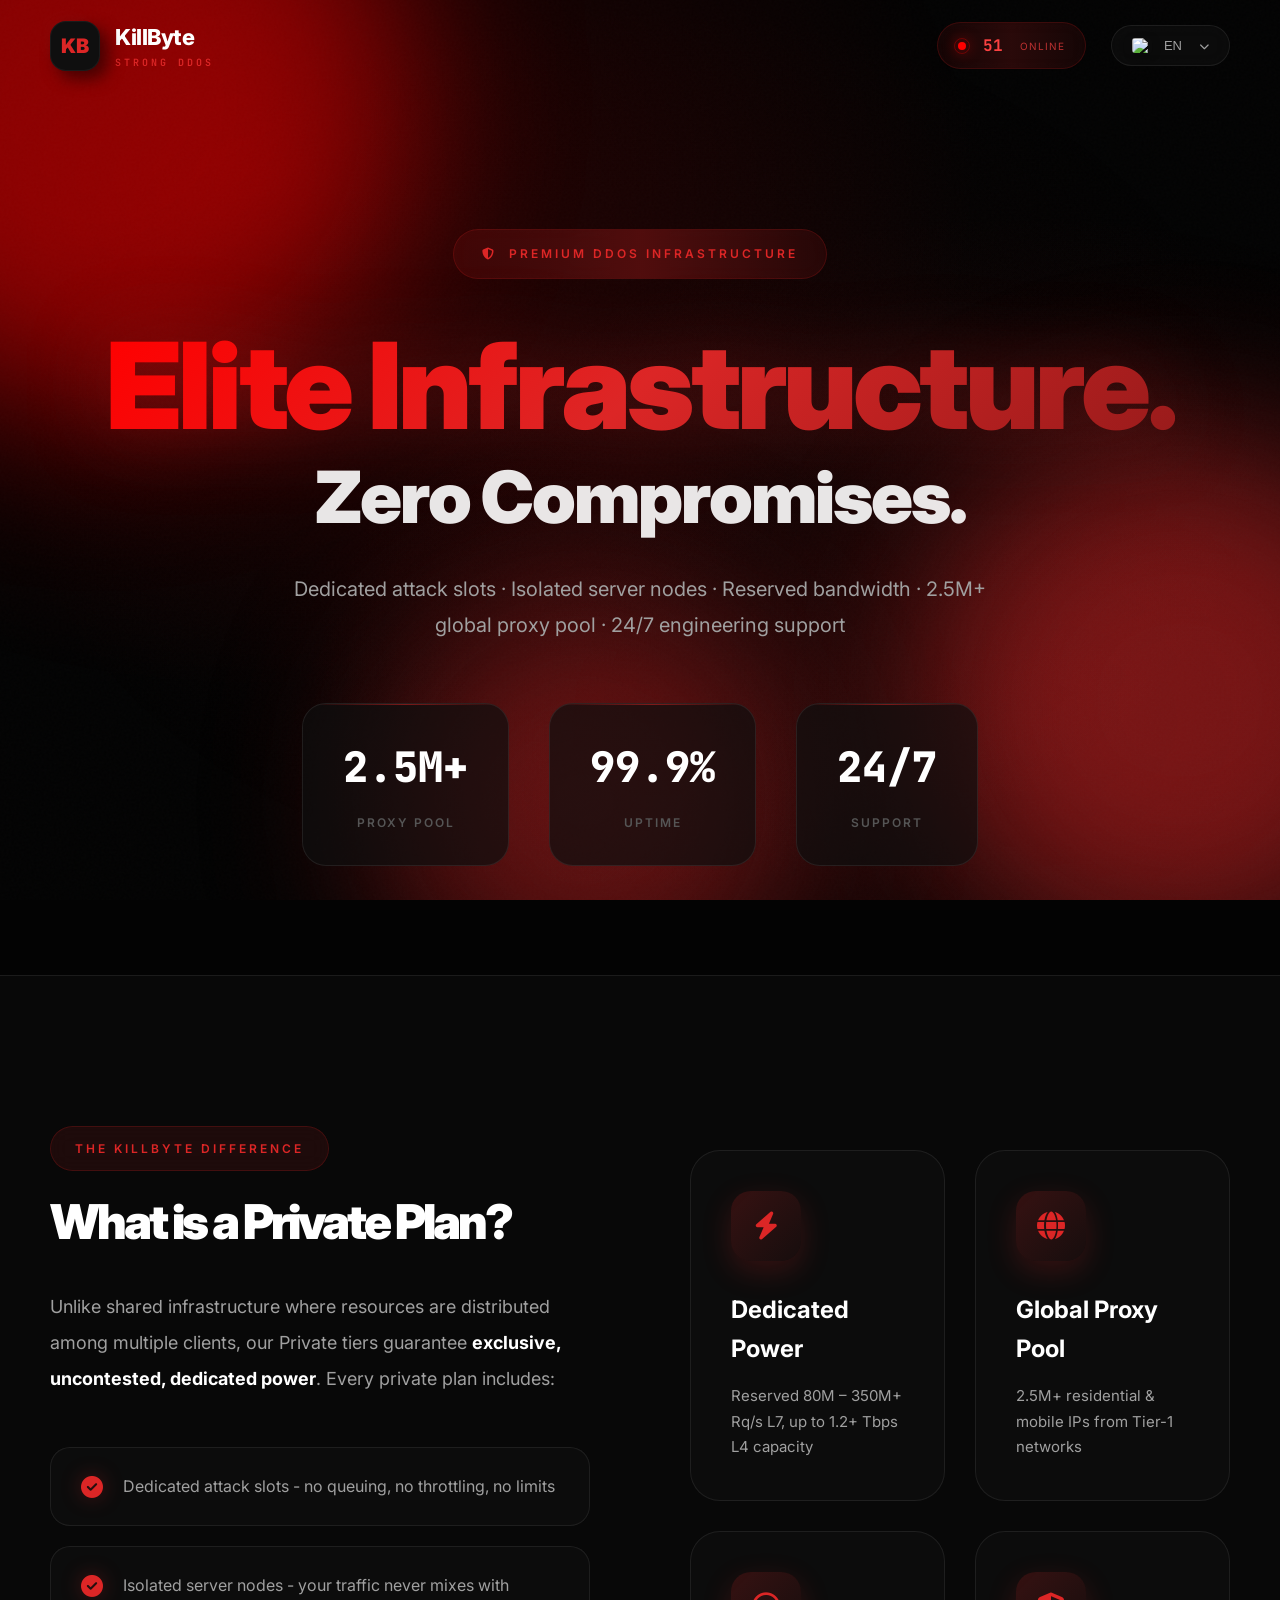
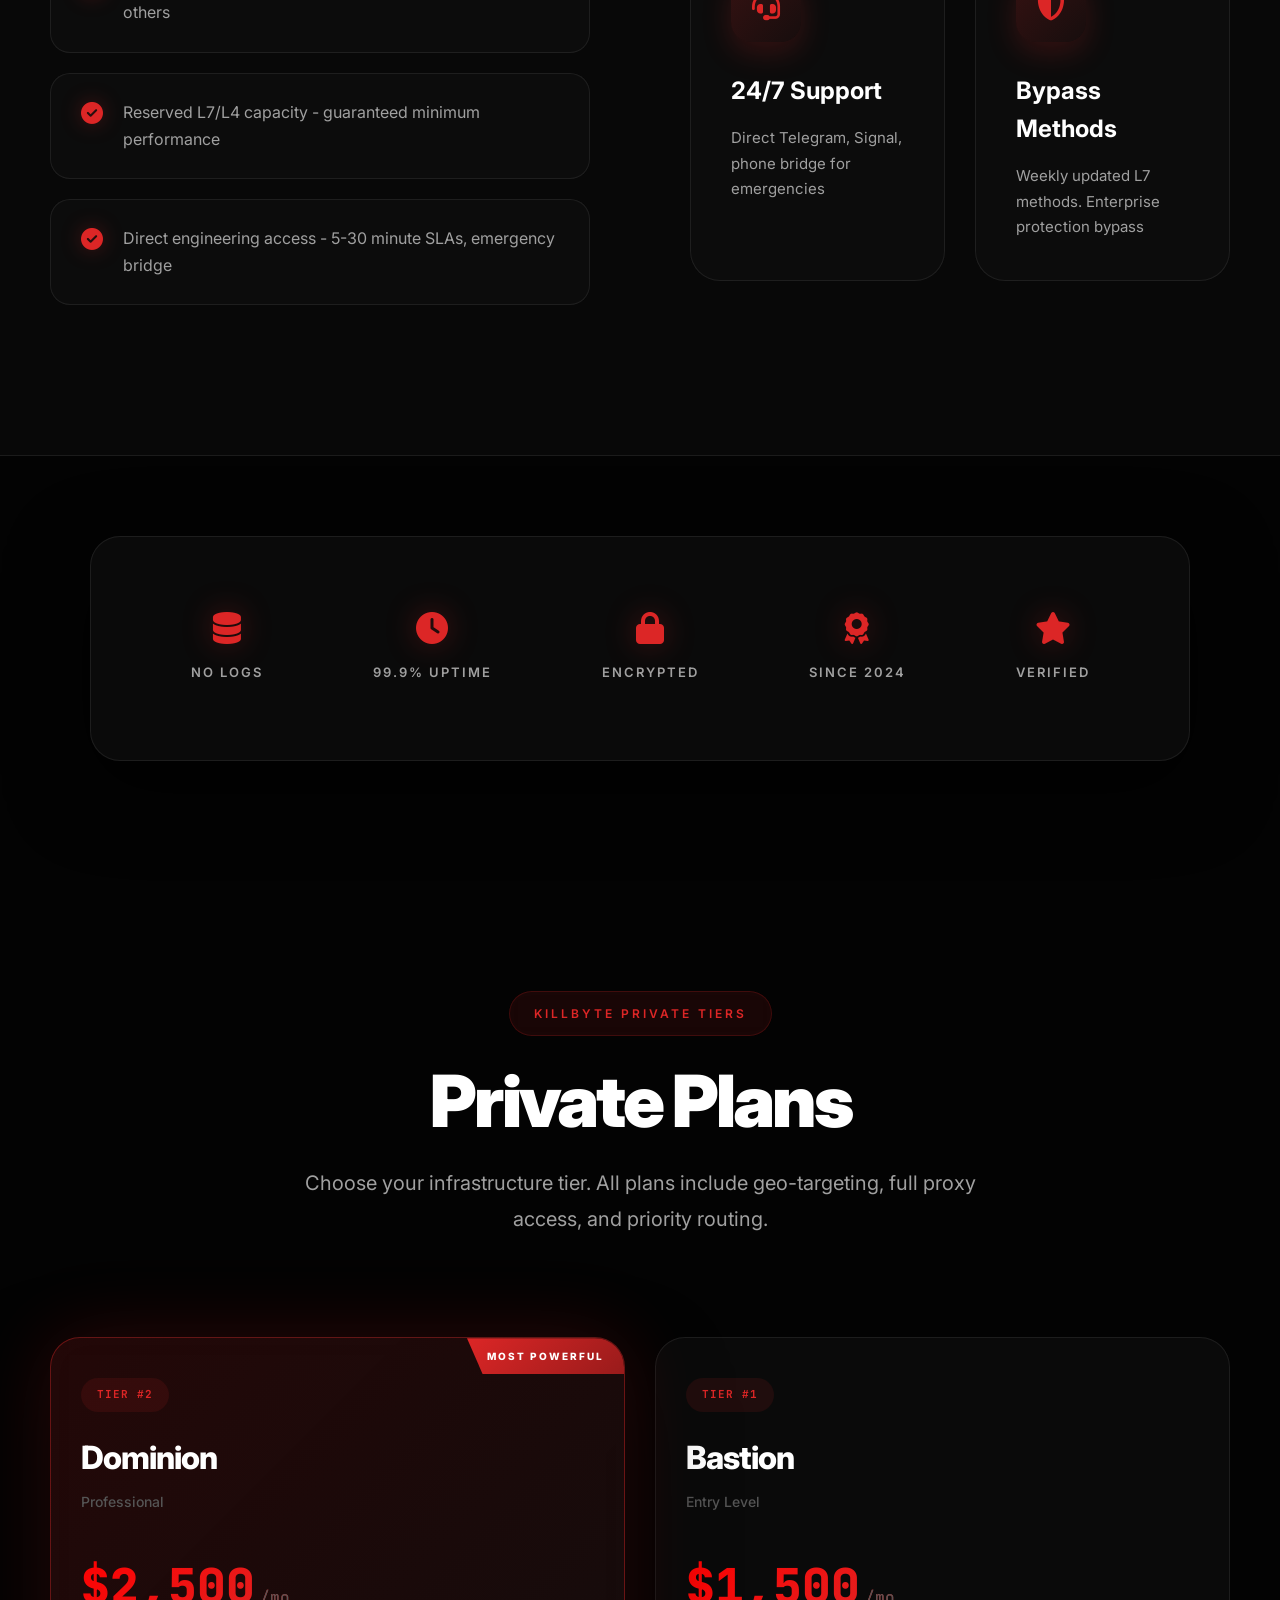
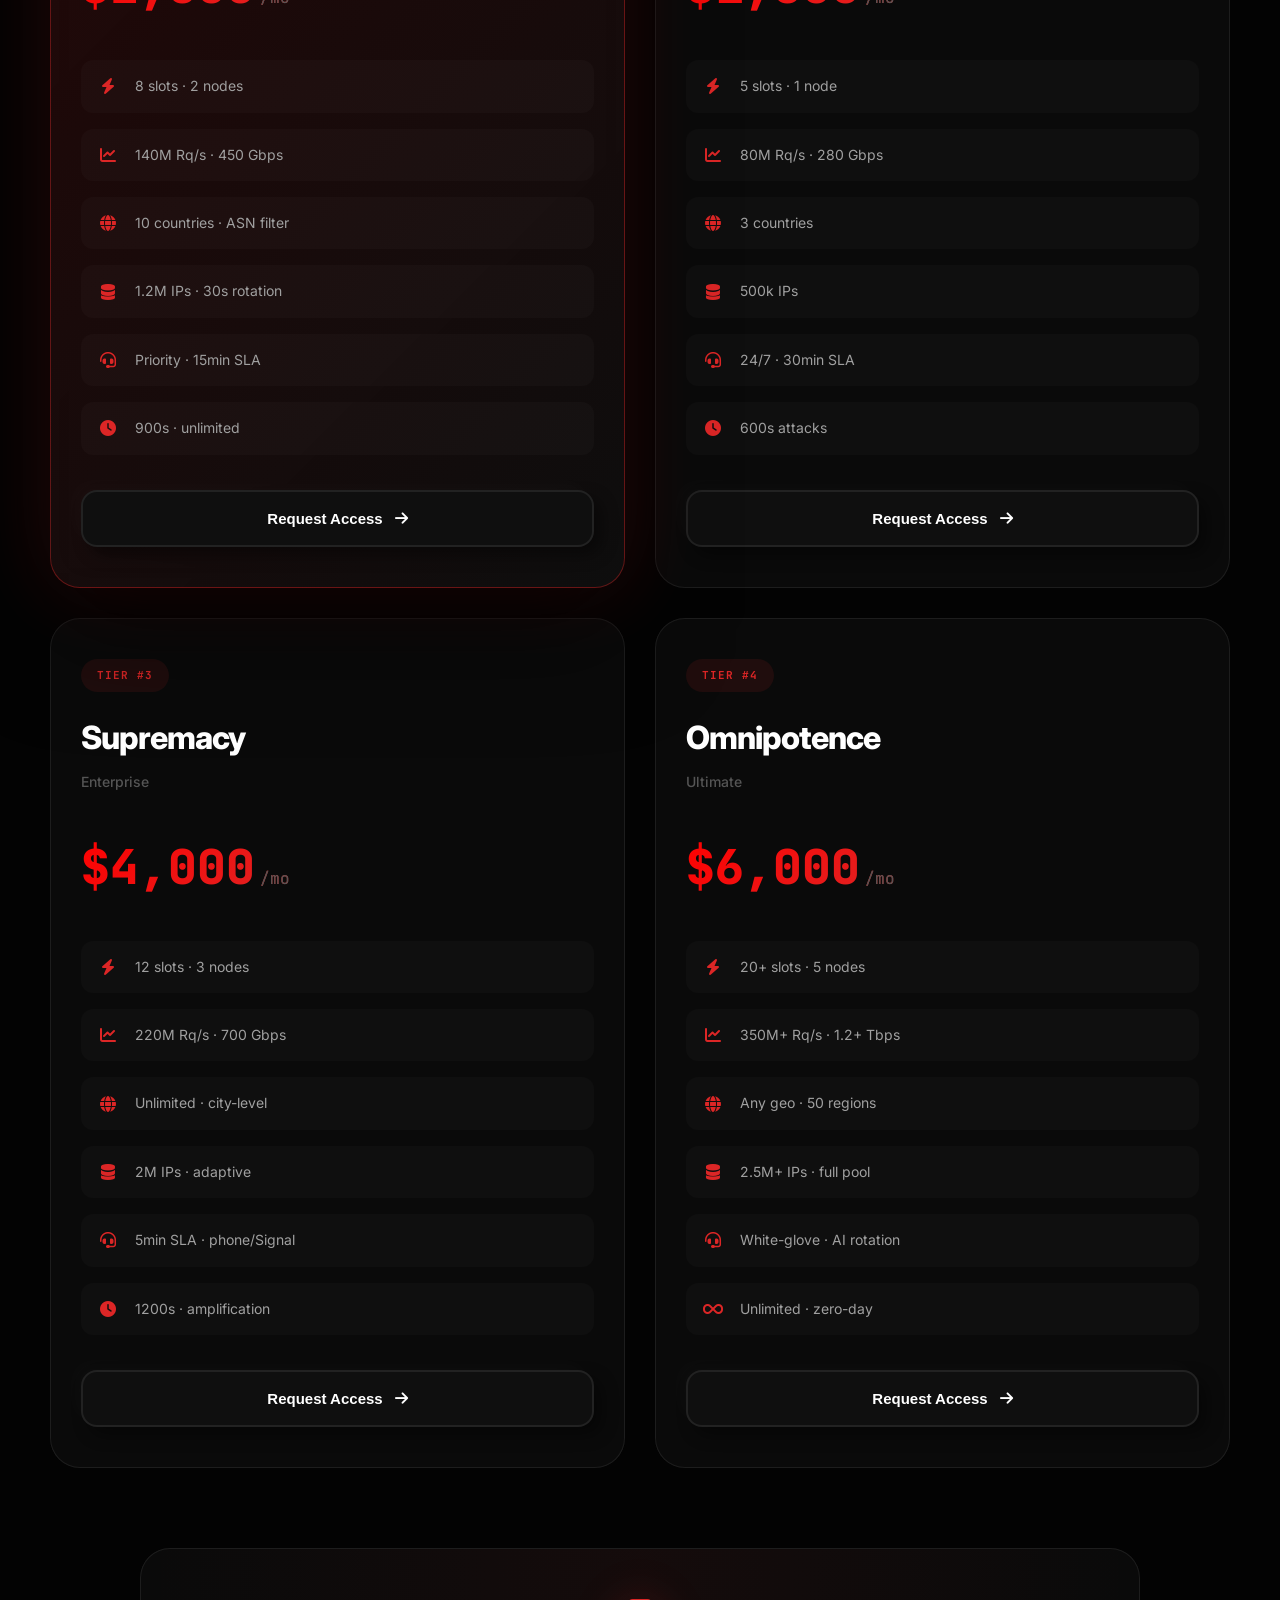
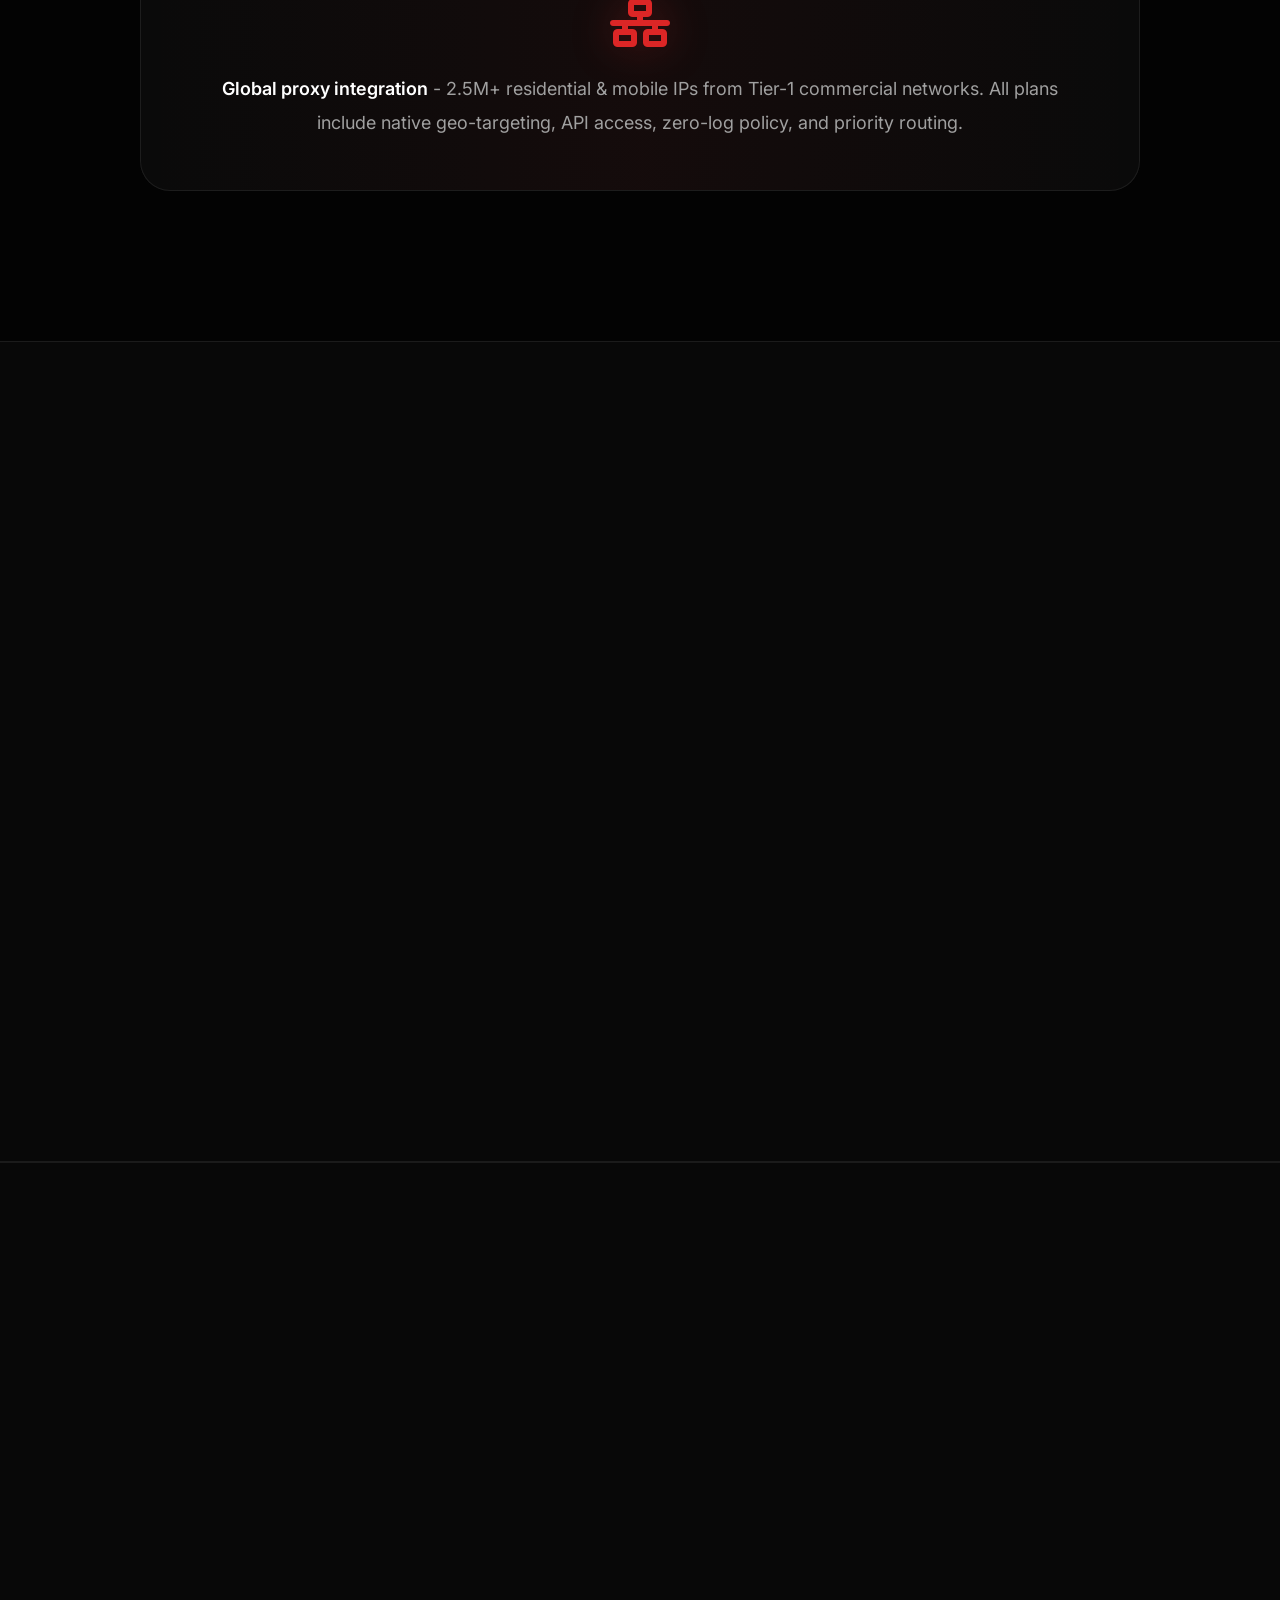
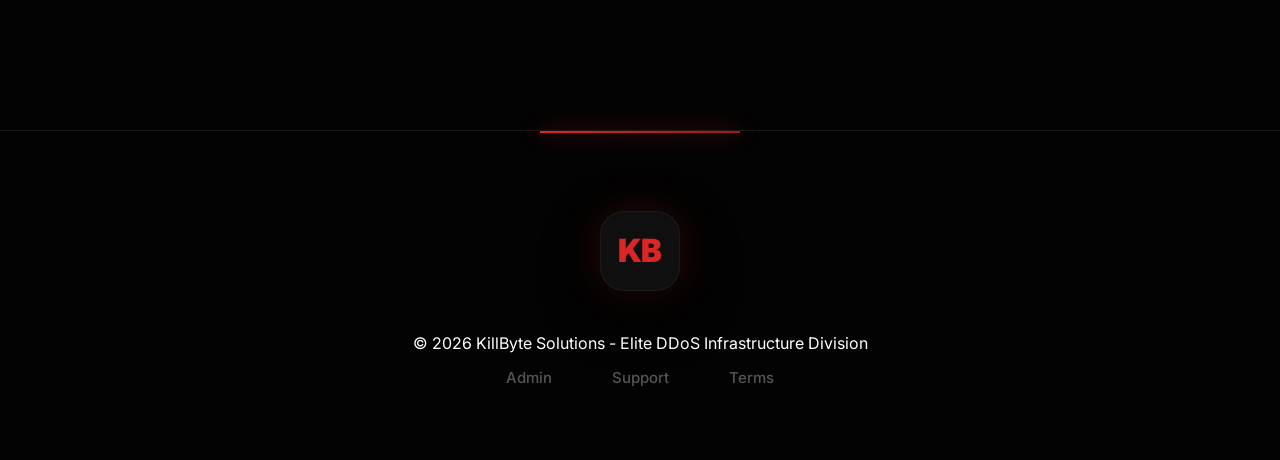
==== commit fe51e697: "Update index.html" ====
--- a/private/index.html
+++ b/private/index.html
@@ -1624,17 +1624,7 @@
     <div class="mesh-gradient"></div>
     <div class="noise-overlay"></div>
 
-    <!-- Premium Loader -->
-    <div class="loader" id="loader">
-        <div class="loader-ring">
-            <div class="loader-core">KB</div>
-        </div>
-        <div class="loader-text">Initializing Elite Infrastructure</div>
-        <div class="loader-progress">
-            <div class="loader-bar" id="loaderBar"></div>
-        </div>
-    </div>
-
+ 
     <!-- Navigation -->
     <nav class="navbar" id="navbar">
         <div class="nav-container">
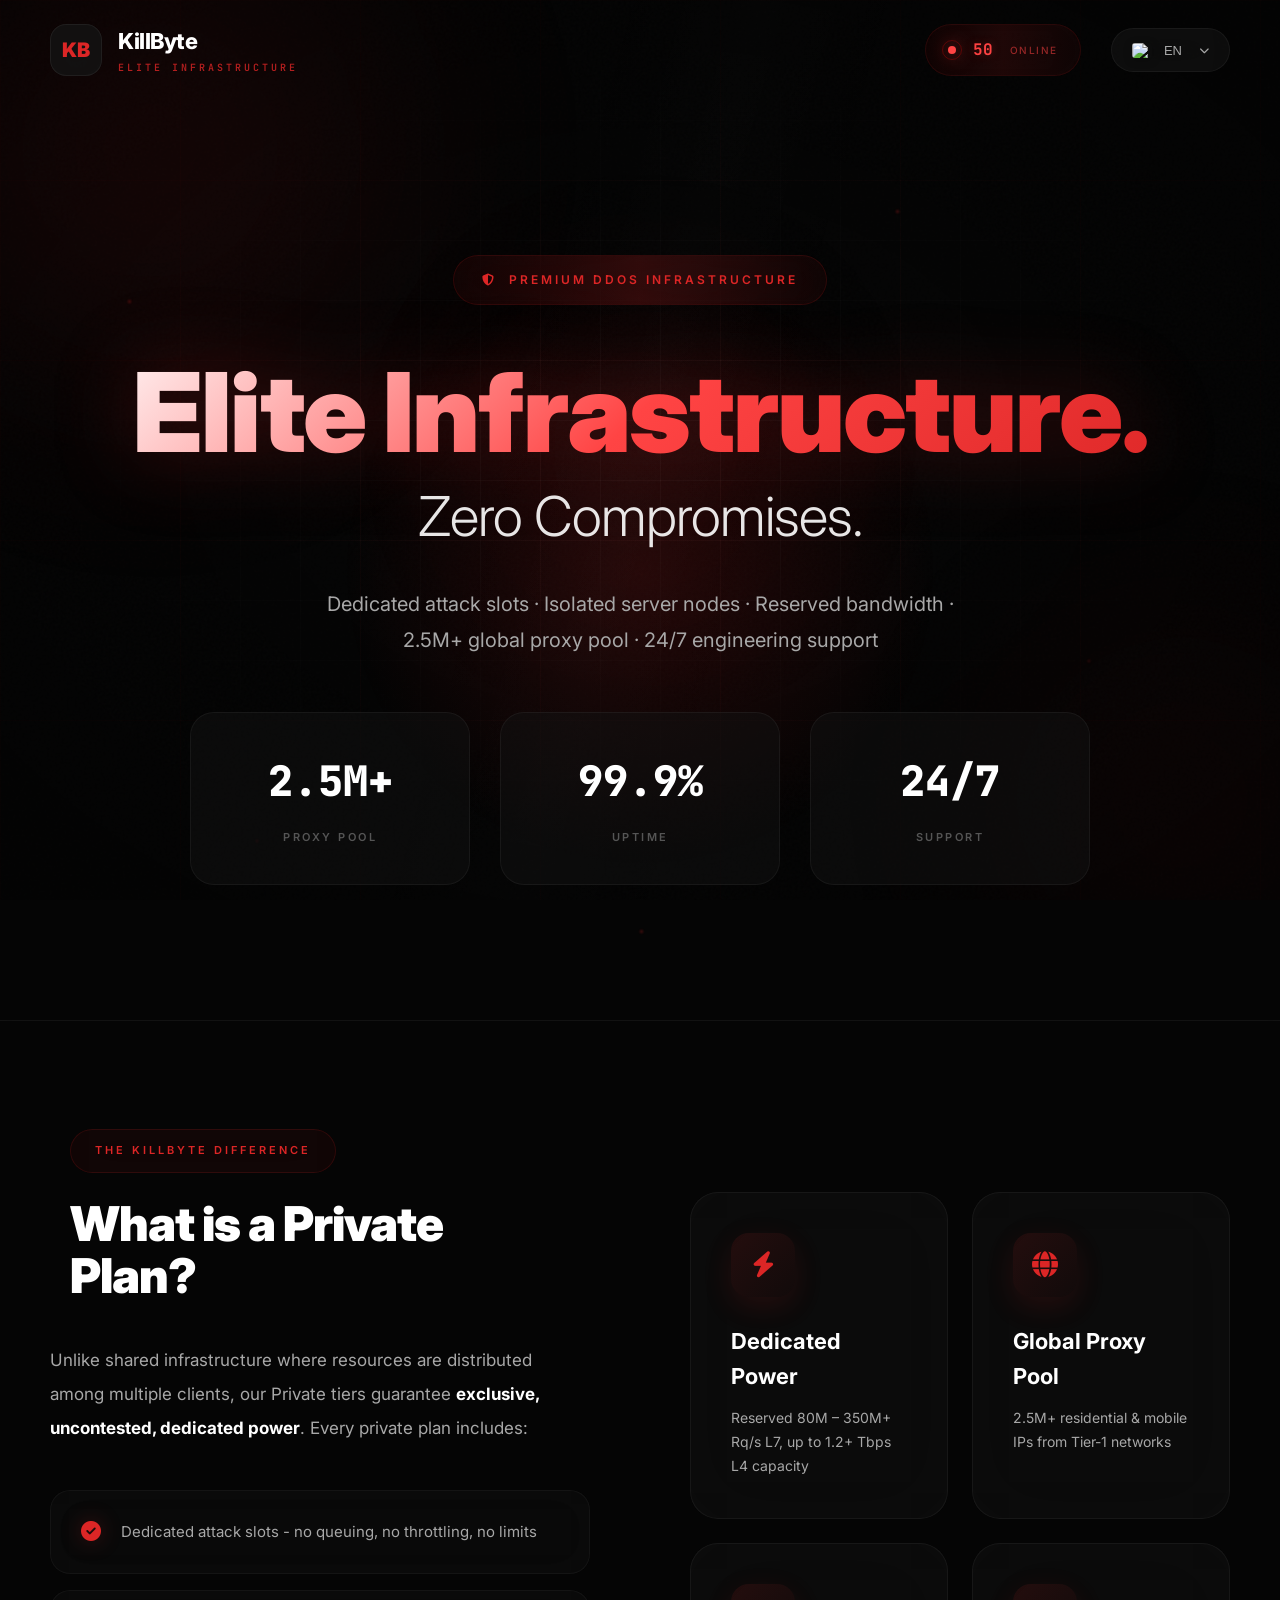
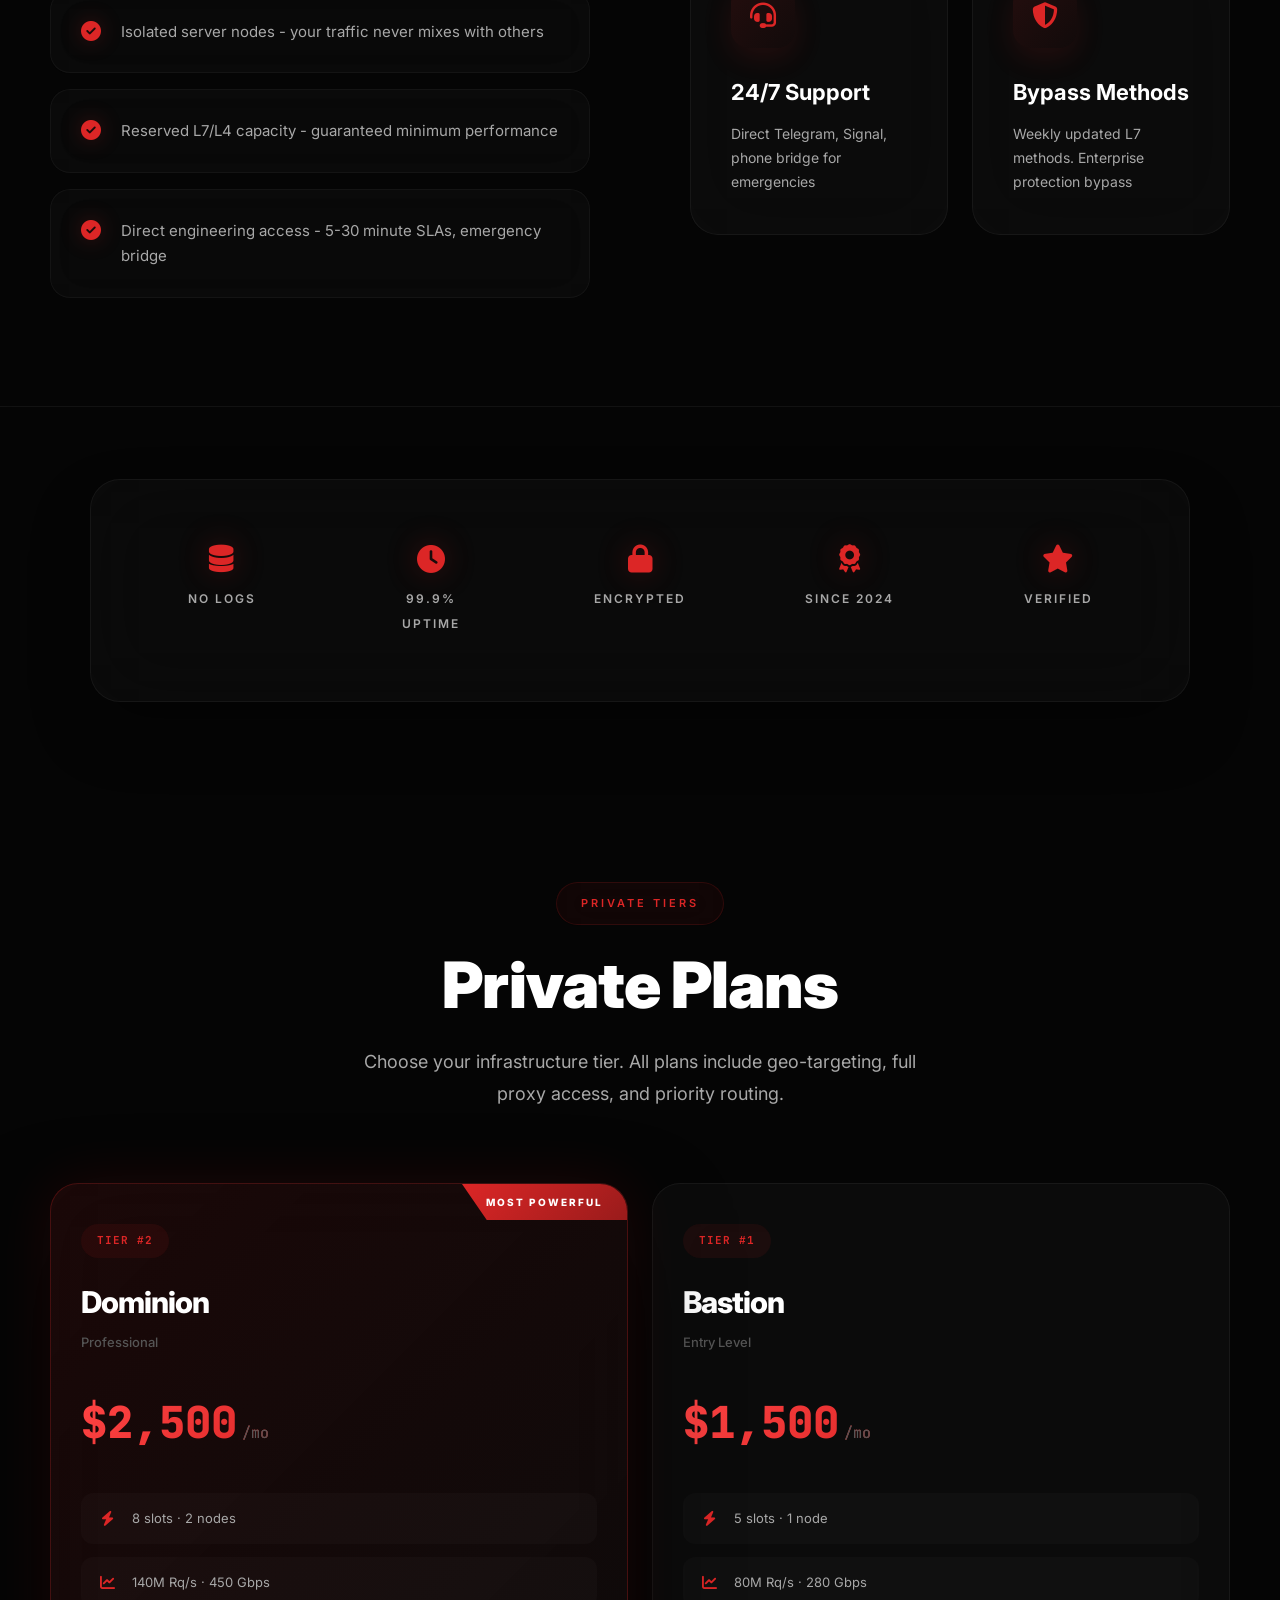
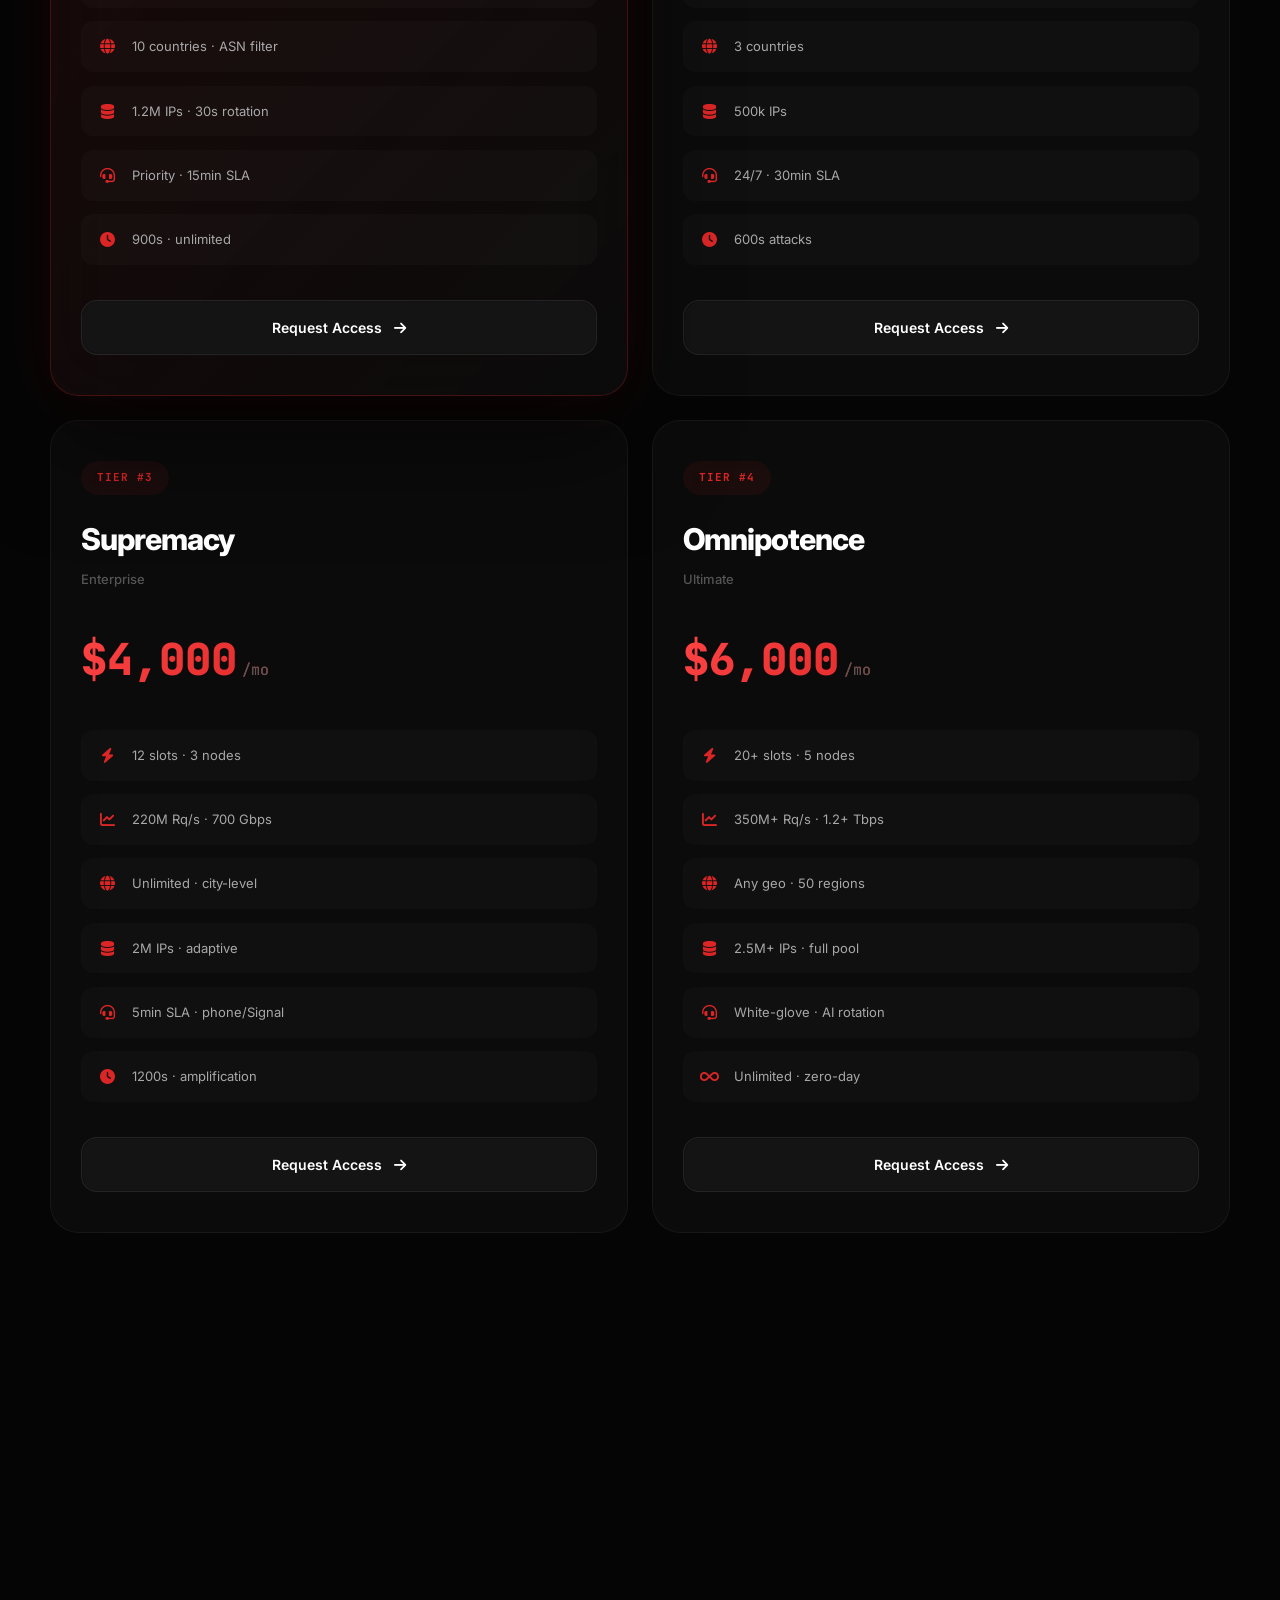
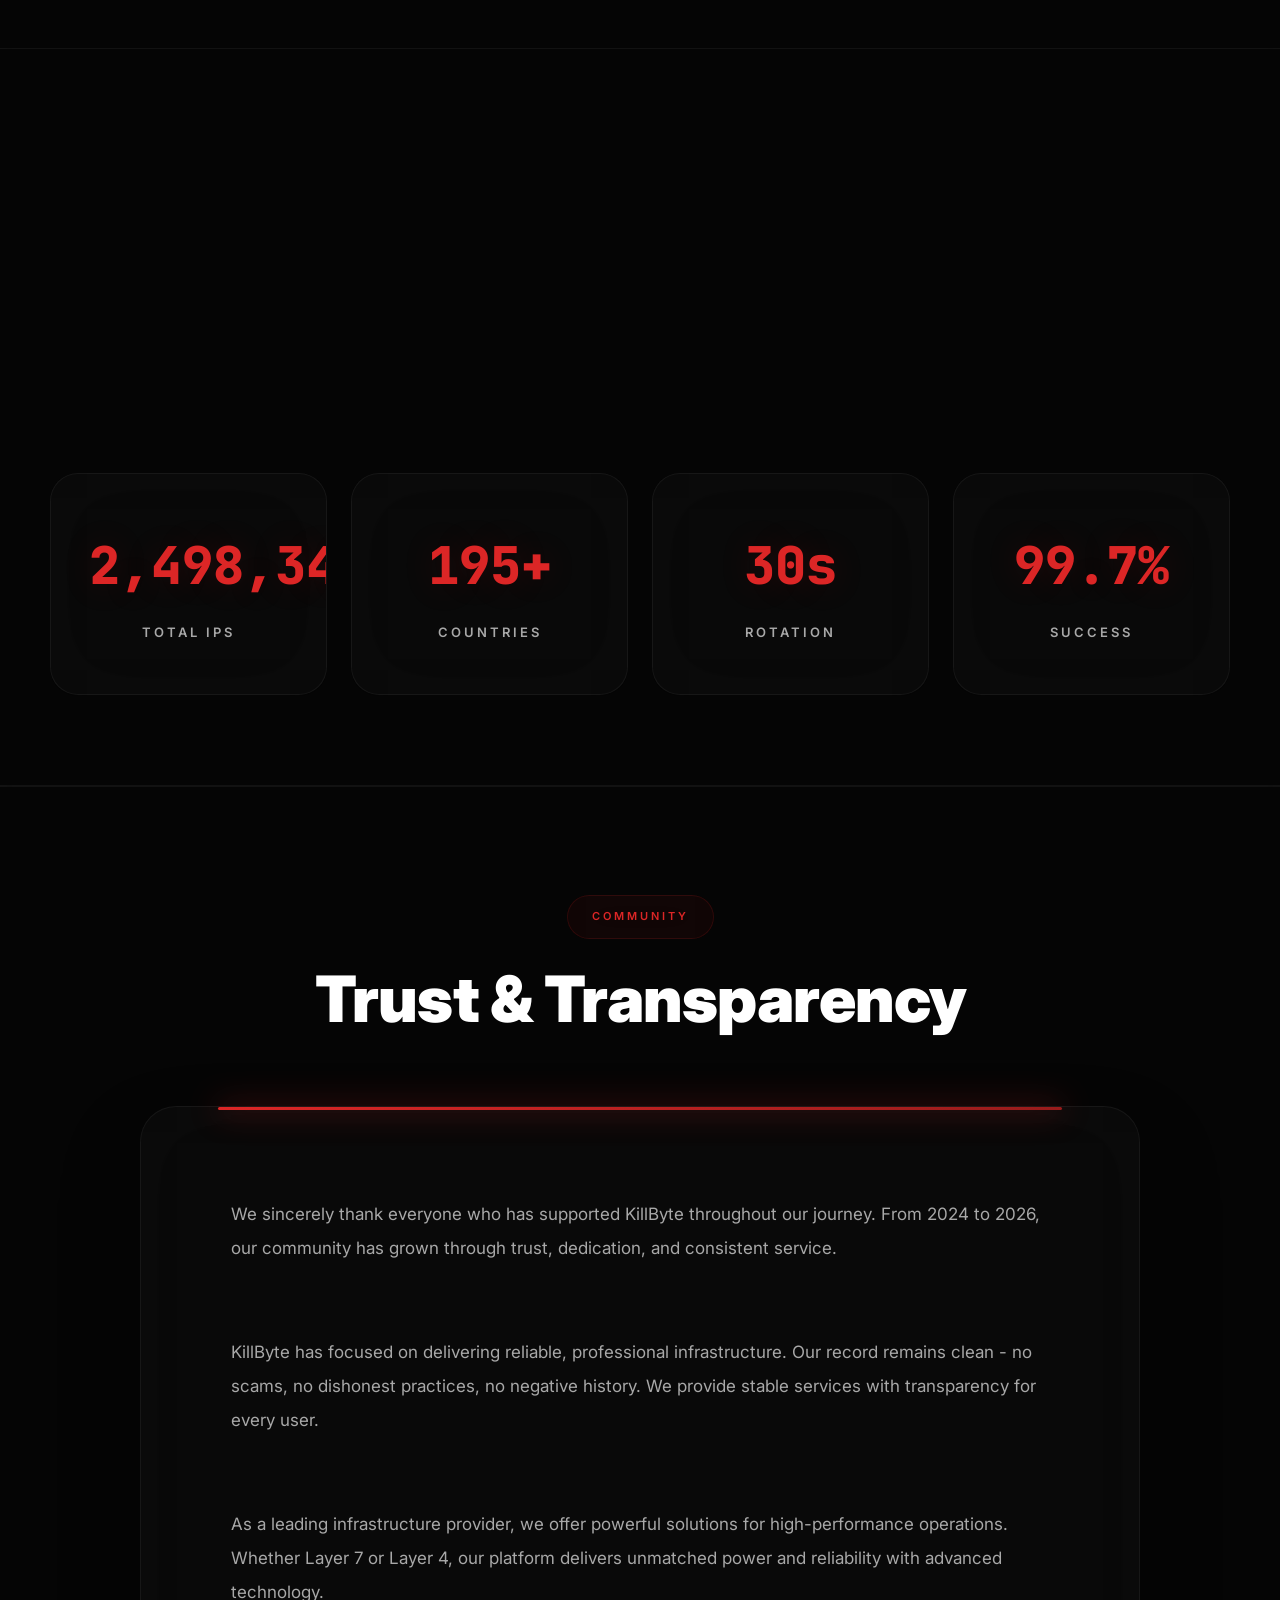
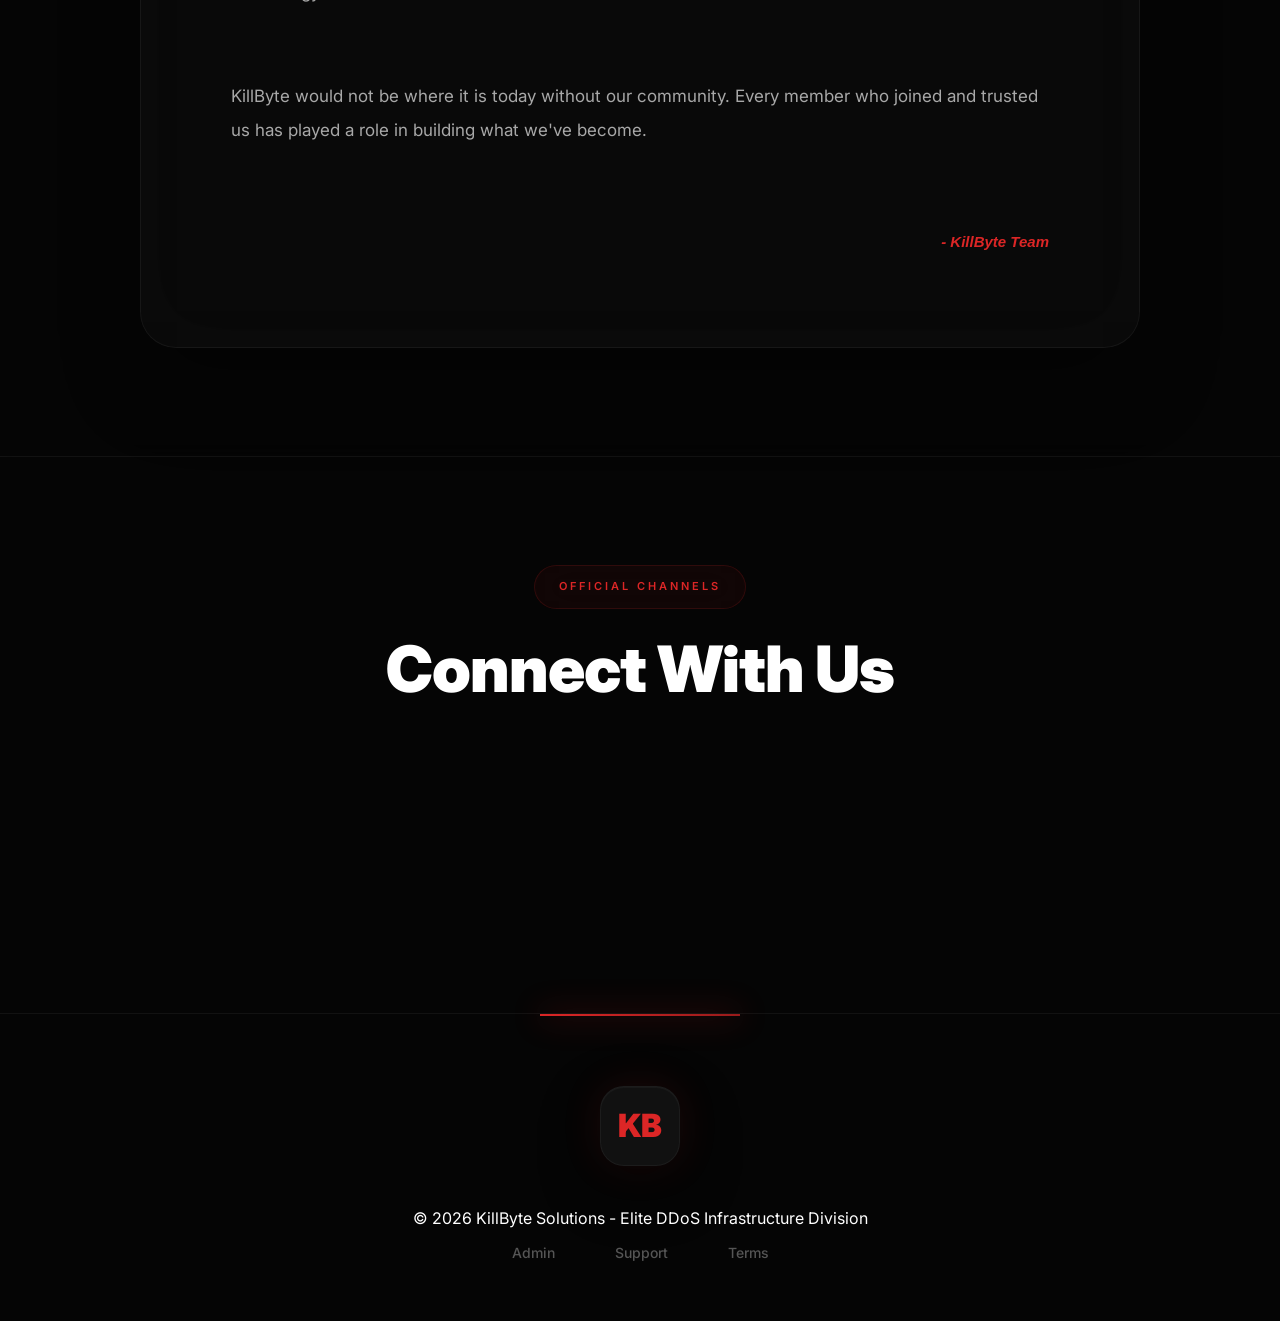
==== commit d77e5a5f: "Update index.html" ====
--- a/private/index.html
+++ b/private/index.html
@@ -2,1663 +2,434 @@
 <html lang="en">
 <head>
     <meta charset="UTF-8">
-    <meta name="viewport" content="width=device-width, initial-scale=1.0, maximum-scale=1.0, user-scalable=no">
+    <meta name="viewport" content="width=device-width, initial-scale=1.0, maximum-scale=5.0, user-scalable=yes">
     <title>KillByte · Elite DDoS Infrastructure</title>
     <meta name="description" content="Elite DDoS infrastructure – dedicated power, isolated nodes, 2.5M+ proxy pool, 24/7 engineering. Zero sharing. Absolute power.">
-    
     <link rel="icon" type="image/svg+xml" href="data:image/svg+xml,%3Csvg xmlns='http://www.w3.org/2000/svg' viewBox='0 0 24 24' fill='%23dc2626'%3E%3Cpath d='M12 2L2 7l10 5 10-5-10-5zM2 17l10 5 10-5M2 12l10 5 10-5'/%3E%3C/svg%3E">
-    
+    <link rel="preconnect" href="https://fonts.googleapis.com">
+    <link rel="preconnect" href="https://fonts.gstatic.com" crossorigin>
     <link href="https://fonts.googleapis.com/css2?family=Inter:wght@300;400;500;600;700;800;900&family=JetBrains+Mono:wght@400;500;600;700&display=swap" rel="stylesheet">
+    <link rel="preconnect" href="https://cdnjs.cloudflare.com">
     <link rel="stylesheet" href="https://cdnjs.cloudflare.com/ajax/libs/font-awesome/6.5.1/css/all.min.css">
-    
     <style>
         :root {
-            --bg-primary: #030303;
-            --bg-secondary: #080808;
-            --bg-tertiary: #0c0c0c;
-            --bg-card: #0f0f0f;
-            --bg-glass: rgba(15, 15, 15, 0.7);
+            --bg-primary: #050505;
+            --bg-secondary: #070707;
+            --bg-tertiary: #0a0a0a;
+            --bg-card: rgba(12, 12, 12, 0.7);
+            --bg-glass: rgba(15, 15, 15, 0.65);
             --text-primary: #ffffff;
-            --text-secondary: #a0a0a0;
+            --text-secondary: #a8a8a8;
             --text-tertiary: #555555;
             --accent-primary: #dc2626;
             --accent-secondary: #991b1b;
-            --accent-glow: rgba(220, 38, 38, 0.3);
+            --accent-glow: rgba(220, 38, 38, 0.35);
             --accent-bright: #ff4444;
-            --border: rgba(255, 255, 255, 0.08);
-            --border-light: rgba(255, 255, 255, 0.05);
+            --border: rgba(255, 255, 255, 0.05);
+            --border-light: rgba(255, 255, 255, 0.02);
             --gradient-primary: linear-gradient(135deg, #dc2626 0%, #991b1b 100%);
-            --gradient-gold: linear-gradient(135deg, #ff0000 0%, #dc2626 50%, #991b1b 100%);
-            --gradient-aurora: linear-gradient(-45deg, #ff0000, #dc2626, #991b1b, #7f1d1d);
-            --shadow-premium: 0 25px 80px rgba(0, 0, 0, 0.8);
-            --shadow-glow: 0 0 60px rgba(220, 38, 38, 0.2);
-            --font-primary: 'Inter', sans-serif;
+            --gradient-gold: linear-gradient(135deg, #ff4444 0%, #dc2626 50%, #991b1b 100%);
+            --gradient-aurora: linear-gradient(-45deg, rgba(220, 38, 38, 0.4), rgba(153, 27, 27, 0.3), rgba(127, 29, 29, 0.2));
+            --shadow-premium: 0 25px 80px rgba(0, 0, 0, 0.7);
+            --shadow-glow: 0 0 60px rgba(220, 38, 38, 0.15);
+            --font-primary: 'Inter', -apple-system, BlinkMacSystemFont, sans-serif;
             --font-mono: 'JetBrains Mono', monospace;
             --ease-premium: cubic-bezier(0.23, 1, 0.32, 1);
-        }
-
-        * { 
-            margin: 0; 
-            padding: 0; 
-            box-sizing: border-box; 
-            -webkit-tap-highlight-color: transparent;
-        }
-        
-        html {
-            scroll-behavior: smooth;
-            font-size: 16px;
-        }
-        
-        body {
-            font-family: var(--font-primary);
-            background: var(--bg-primary);
-            color: var(--text-primary);
-            line-height: 1.6;
-            overflow-x: hidden;
-            -webkit-font-smoothing: antialiased;
-            -moz-osx-font-smoothing: grayscale;
-        }
-        
-        ::selection { 
-            background: rgba(220, 38, 38, 0.4); 
-            color: white; 
-        }
-
-        /* Red Aurora Background Animation */
-        .aurora-bg {
-            position: fixed;
-            inset: 0;
-            z-index: 0;
-            overflow: hidden;
-            pointer-events: none;
-        }
-
-        .aurora-blob {
-            position: absolute;
-            border-radius: 50%;
-            filter: blur(80px);
-            opacity: 0.5;
-            animation: auroraMove 20s ease-in-out infinite;
-        }
-
-        .aurora-blob:nth-child(1) {
-            width: 600px;
-            height: 600px;
-            background: #ff0000;
-            top: -200px;
-            left: -200px;
-            animation-delay: 0s;
-            box-shadow: 0 0 100px rgba(255, 0, 0, 0.5);
-        }
-
-        .aurora-blob:nth-child(2) {
-            width: 500px;
-            height: 500px;
-            background: #dc2626;
-            top: 50%;
-            right: -150px;
-            animation-delay: -5s;
-            box-shadow: 0 0 100px rgba(220, 38, 38, 0.5);
-        }
-
-        .aurora-blob:nth-child(3) {
-            width: 400px;
-            height: 400px;
-            background: #991b1b;
-            bottom: -100px;
-            left: 30%;
-            animation-delay: -10s;
-            opacity: 0.6;
-            box-shadow: 0 0 100px rgba(153, 27, 27, 0.5);
-        }
-
-        @keyframes auroraMove {
-            0%, 100% { transform: translate(0, 0) scale(1); }
-            33% { transform: translate(50px, -50px) scale(1.1); }
-            66% { transform: translate(-30px, 30px) scale(0.9); }
-        }
-
-        /* Red Mesh Gradient Overlay */
-        .mesh-gradient {
-            position: fixed;
-            inset: 0;
-            z-index: 1;
-            pointer-events: none;
-            background: 
-                radial-gradient(ellipse at 20% 20%, rgba(255, 0, 0, 0.15) 0%, transparent 50%),
-                radial-gradient(ellipse at 80% 80%, rgba(220, 38, 38, 0.1) 0%, transparent 50%),
-                radial-gradient(ellipse at 50% 50%, rgba(153, 27, 27, 0.08) 0%, transparent 70%);
-        }
-
-        /* Noise Texture */
-        .noise-overlay {
-            position: fixed;
-            inset: 0;
-            z-index: 2;
-            pointer-events: none;
-            opacity: 0.02;
-            background-image: url("data:image/svg+xml,%3Csvg viewBox='0 0 400 400' xmlns='http://www.w3.org/2000/svg'%3E%3Cfilter id='noiseFilter'%3E%3CfeTurbulence type='fractalNoise' baseFrequency='0.9' numOctaves='4' stitchTiles='stitch'/%3E%3C/filter%3E%3Crect width='100%25' height='100%25' filter='url(%23noiseFilter)'/%3E%3C/svg%3E");
-        }
-
-        /* Loading Screen - Premium */
-        .loader {
-            position: fixed;
-            inset: 0;
-            background: var(--bg-primary);
-            z-index: 10000;
-            display: flex;
-            flex-direction: column;
-            align-items: center;
-            justify-content: center;
-            transition: all 0.8s var(--ease-premium);
-        }
-
-        .loader.hidden {
-            opacity: 0;
-            visibility: hidden;
-            transform: scale(1.1);
-        }
-
-        .loader-ring {
-            width: 120px;
-            height: 120px;
-            position: relative;
-        }
-
-        .loader-ring::before,
-        .loader-ring::after {
-            content: '';
-            position: absolute;
-            inset: 0;
-            border-radius: 50%;
-            border: 3px solid transparent;
-        }
-
-        .loader-ring::before {
-            border-top-color: var(--accent-primary);
-            border-right-color: var(--accent-primary);
-            animation: spin 2s linear infinite;
-        }
-
-        .loader-ring::after {
-            border-bottom-color: var(--accent-bright);
-            border-left-color: var(--accent-bright);
-            animation: spin 2s linear infinite reverse;
-            width: 80%;
-            height: 80%;
-            margin: auto;
-        }
-
-        .loader-core {
-            position: absolute;
-            inset: 0;
-            display: flex;
-            align-items: center;
-            justify-content: center;
-            font-size: 24px;
-            font-weight: 900;
-            color: var(--accent-primary);
-            animation: pulse 2s ease-in-out infinite;
-        }
-
-        @keyframes spin {
-            to { transform: rotate(360deg); }
-        }
-
-        @keyframes pulse {
-            0%, 100% { opacity: 1; transform: scale(1); }
-            50% { opacity: 0.7; transform: scale(0.95); }
-        }
-
-        .loader-text {
-            margin-top: 40px;
-            font-size: 12px;
-            color: var(--text-tertiary);
-            letter-spacing: 4px;
-            text-transform: uppercase;
-            font-family: var(--font-mono);
-        }
-
-        .loader-progress {
-            position: absolute;
-            bottom: 100px;
-            left: 50%;
-            transform: translateX(-50%);
-            width: 200px;
-            height: 2px;
-            background: var(--border);
-            border-radius: 2px;
-            overflow: hidden;
-        }
-
-        .loader-bar {
-            height: 100%;
-            background: var(--gradient-primary);
-            width: 0%;
-            transition: width 0.3s ease;
-            box-shadow: 0 0 20px var(--accent-primary);
-        }
-
-        /* Navigation - Glassmorphism */
-        .navbar {
-            position: fixed;
-            top: 0;
-            left: 0;
-            right: 0;
-            z-index: 1000;
-            padding: 20px 50px;
-            transition: all 0.5s var(--ease-premium);
-        }
-
-        .navbar.scrolled {
-            background: rgba(3, 3, 3, 0.8);
-            backdrop-filter: blur(20px) saturate(180%);
-            -webkit-backdrop-filter: blur(20px) saturate(180%);
-            border-bottom: 1px solid var(--border);
-            padding: 15px 50px;
-        }
-
-        .nav-container {
-            max-width: 1600px;
-            margin: 0 auto;
-            display: flex;
-            align-items: center;
-            justify-content: space-between;
-        }
-
-        /* Brand - Neumorphic Effect */
-        .brand {
-            display: flex;
-            align-items: center;
-            gap: 15px;
-            text-decoration: none;
-            position: relative;
-        }
-
-        .brand-icon {
-            width: 50px;
-            height: 50px;
-            background: var(--bg-card);
-            border-radius: 16px;
-            display: flex;
-            align-items: center;
-            justify-content: center;
-            font-weight: 900;
-            font-size: 20px;
-            color: var(--accent-primary);
-            position: relative;
-            box-shadow: 
-                8px 8px 16px rgba(0, 0, 0, 0.5),
-                -8px -8px 16px rgba(255, 255, 255, 0.02),
-                inset 0 0 0 1px rgba(255, 255, 255, 0.05);
-            transition: all 0.4s var(--ease-premium);
-        }
-
-        .brand:hover .brand-icon {
-            box-shadow: 
-                12px 12px 24px rgba(0, 0, 0, 0.6),
-                -12px -12px 24px rgba(255, 255, 255, 0.03),
-                inset 0 0 0 1px rgba(220, 38, 38, 0.3),
-                0 0 30px rgba(220, 38, 38, 0.2);
-            transform: translateY(-2px);
-        }
-
-        .brand-text {
-            display: flex;
-            flex-direction: column;
-        }
-
-        .brand-name {
-            font-size: 22px;
-            font-weight: 800;
-            color: var(--text-primary);
-            letter-spacing: -0.5px;
-        }
-
-        .brand-tag {
-            font-size: 10px;
-            color: var(--accent-primary);
-            letter-spacing: 3px;
-            text-transform: uppercase;
-            font-weight: 600;
-            font-family: var(--font-mono);
-        }
-
-        /* Live Users - Premium Indicator */
-        .nav-right {
-            display: flex;
-            align-items: center;
-            gap: 25px;
-        }
-
-        .live-indicator {
-            display: flex;
-            align-items: center;
-            gap: 12px;
-            padding: 10px 20px;
-            background: rgba(220, 38, 38, 0.08);
-            border: 1px solid rgba(220, 38, 38, 0.2);
-            border-radius: 100px;
-            backdrop-filter: blur(10px);
-            position: relative;
-            overflow: hidden;
-        }
-
-        .live-indicator::before {
-            content: '';
-            position: absolute;
-            inset: 0;
-            background: linear-gradient(90deg, transparent, rgba(220, 38, 38, 0.1), transparent);
-            animation: shimmer 3s infinite;
-        }
-
-        @keyframes shimmer {
-            0% { transform: translateX(-100%); }
-            100% { transform: translateX(100%); }
-        }
-
-        .live-dot {
-            width: 8px;
-            height: 8px;
-            background: #ff0000;
-            border-radius: 50%;
-            box-shadow: 0 0 15px #ff0000;
-            animation: livePulse 2s ease-in-out infinite;
-            position: relative;
-        }
-
-        .live-dot::after {
-            content: '';
-            position: absolute;
-            inset: -4px;
-            border-radius: 50%;
-            border: 1px solid rgba(255, 0, 0, 0.3);
-            animation: ripple 2s ease-out infinite;
-        }
-
-        @keyframes livePulse {
-            0%, 100% { transform: scale(1); opacity: 1; }
-            50% { transform: scale(0.85); opacity: 0.7; }
-        }
-
-        @keyframes ripple {
-            0% { transform: scale(1); opacity: 1; }
-            100% { transform: scale(2); opacity: 0; }
-        }
-
-        .live-count {
-            font-family: var(--font-mono);
-            font-size: 16px;
-            font-weight: 700;
-            color: #ff4444;
-            min-width: 30px;
-            text-align: center;
-        }
-
-        .live-label {
-            font-size: 10px;
-            color: rgba(255, 68, 68, 0.7);
-            text-transform: uppercase;
-            letter-spacing: 1px;
-        }
-
-        /* Language Selector - Glassmorphism */
-        .lang-selector {
-            position: relative;
-        }
-
-        .lang-btn {
-            display: flex;
-            align-items: center;
-            gap: 12px;
-            padding: 12px 20px;
-            background: var(--bg-glass);
-            border: 1px solid var(--border);
-            border-radius: 100px;
-            color: var(--text-secondary);
-            cursor: pointer;
-            transition: all 0.4s var(--ease-premium);
-            backdrop-filter: blur(10px);
-            font-size: 13px;
-            font-weight: 500;
-        }
-
-        .lang-btn:hover {
-            border-color: rgba(220, 38, 38, 0.3);
-            color: white;
-            transform: translateY(-2px);
-            box-shadow: 0 10px 30px rgba(0, 0, 0, 0.3);
-        }
-
-        .lang-flag {
-            width: 20px;
-            height: 15px;
-            border-radius: 3px;
-            object-fit: cover;
-            box-shadow: 0 2px 8px rgba(0, 0, 0, 0.3);
-        }
-
-        .lang-dropdown {
-            position: absolute;
-            top: calc(100% + 15px);
-            right: 0;
-            background: rgba(15, 15, 15, 0.95);
-            border: 1px solid var(--border);
-            border-radius: 20px;
-            padding: 12px;
-            min-width: 200px;
-            opacity: 0;
-            visibility: hidden;
-            transform: translateY(-15px) scale(0.95);
-            transition: all 0.4s var(--ease-premium);
-            backdrop-filter: blur(20px);
-            box-shadow: var(--shadow-premium);
-        }
-
-        .lang-selector.active .lang-dropdown {
-            opacity: 1;
-            visibility: visible;
-            transform: translateY(0) scale(1);
-        }
-
-        .lang-option {
-            display: flex;
-            align-items: center;
-            gap: 15px;
-            width: 100%;
-            padding: 14px 16px;
-            background: none;
-            border: none;
-            border-radius: 12px;
-            color: var(--text-secondary);
-            cursor: pointer;
-            transition: all 0.3s;
-            font-size: 14px;
-            font-weight: 500;
-        }
-
-        .lang-option:hover {
-            background: rgba(220, 38, 38, 0.1);
-            color: var(--accent-primary);
-            transform: translateX(8px);
-        }
-
+            --ease-spring: cubic-bezier(0.175, 0.885, 0.32, 1.275);
+            --ease-smooth: cubic-bezier(0.4, 0, 0.2, 1);
+        }
+        * { margin: 0; padding: 0; box-sizing: border-box; -webkit-tap-highlight-color: transparent; }
+        html { scroll-behavior: smooth; font-size: 16px; background: var(--bg-primary); }
+        body { font-family: var(--font-primary); background: var(--bg-primary); color: var(--text-primary); line-height: 1.6; overflow-x: hidden; -webkit-font-smoothing: antialiased; -moz-osx-font-smoothing: grayscale; cursor: default; min-height: 100vh; }
+        ::selection { background: rgba(220, 38, 38, 0.35); color: white; }
+        
+        /* Background Effects */
+        .bg-base { position: fixed; inset: 0; z-index: 0; background: var(--bg-primary); pointer-events: none; }
+        .grid-layer-fine { position: fixed; inset: 0; z-index: 1; pointer-events: none; background: linear-gradient(rgba(255, 255, 255, 0.035) 1px, transparent 1px), linear-gradient(90deg, rgba(255, 255, 255, 0.035) 1px, transparent 1px); background-size: 60px 60px; mask-image: radial-gradient(ellipse at center, black 0%, transparent 70%); -webkit-mask-image: radial-gradient(ellipse at center, black 0%, transparent 70%); }
+        .grid-layer-large { position: fixed; inset: 0; z-index: 2; pointer-events: none; background: linear-gradient(rgba(220, 38, 38, 0.04) 1px, transparent 1px), linear-gradient(90deg, rgba(220, 38, 38, 0.04) 1px, transparent 1px); background-size: 180px 180px; opacity: 0.7; }
+        .aurora-container { position: fixed; inset: 0; z-index: 3; pointer-events: none; overflow: hidden; }
+        .aurora-blob { position: absolute; border-radius: 50%; filter: blur(100px); opacity: 0.25; will-change: transform; animation: auroraFloat 25s ease-in-out infinite; }
+        .aurora-blob:nth-child(1) { width: 700px; height: 700px; background: radial-gradient(circle, rgba(220, 38, 38, 0.6) 0%, transparent 70%); top: -200px; left: -200px; animation-delay: 0s; }
+        .aurora-blob:nth-child(2) { width: 500px; height: 500px; background: radial-gradient(circle, rgba(153, 27, 27, 0.5) 0%, transparent 70%); bottom: -150px; right: -150px; animation-delay: -8s; }
+        .aurora-blob:nth-child(3) { width: 400px; height: 400px; background: radial-gradient(circle, rgba(127, 29, 29, 0.4) 0%, transparent 70%); top: 50%; left: 50%; transform: translate(-50%, -50%); animation-delay: -16s; }
+        @keyframes auroraFloat { 0%, 100% { transform: translate(0, 0) scale(1); } 33% { transform: translate(20px, -20px) scale(1.03); } 66% { transform: translate(-15px, 15px) scale(0.98); } }
+        .light-sweep { position: fixed; inset: 0; z-index: 4; pointer-events: none; background: linear-gradient(105deg, transparent 40%, rgba(255, 255, 255, 0.02) 50%, transparent 60%); animation: lightSweep 12s linear infinite; opacity: 0.6; }
+        @keyframes lightSweep { 0% { transform: translateX(-100%); } 100% { transform: translateX(100%); } }
+        .cursor-spotlight { position: fixed; width: 500px; height: 500px; background: radial-gradient(circle, rgba(220, 38, 38, 0.12) 0%, transparent 70%); border-radius: 50%; pointer-events: none; z-index: 5; transform: translate(-50%, -50%); transition: opacity 0.4s ease; opacity: 0; will-change: transform; filter: blur(30px); }
+        body:hover .cursor-spotlight { opacity: 1; }
+        .noise-overlay { position: fixed; inset: 0; z-index: 6; pointer-events: none; opacity: 0.02; background-image: url("data:image/svg+xml,%3Csvg viewBox='0 0 400 400' xmlns='http://www.w3.org/2000/svg'%3E%3Cfilter id='noiseFilter'%3E%3CfeTurbulence type='fractalNoise' baseFrequency='0.8' numOctaves='3' stitchTiles='stitch'/%3E%3C/filter%3E%3Crect width='100%25' height='100%25' filter='url(%23noiseFilter)'/%3E%3C/svg%3E"); }
+        .vignette { position: fixed; inset: 0; z-index: 7; pointer-events: none; background: radial-gradient(ellipse at center, transparent 0%, rgba(0, 0, 0, 0.4) 100%); }
+        
+        /* Loader */
+        .loader { position: fixed; inset: 0; background: var(--bg-primary); z-index: 10000; display: flex; flex-direction: column; align-items: center; justify-content: center; transition: opacity 0.8s var(--ease-premium), visibility 0.8s; padding: 20px; }
+        .loader.hidden { opacity: 0; visibility: hidden; }
+        .loader-container { position: relative; width: clamp(100px, 30vw, 140px); height: clamp(100px, 30vw, 140px); }
+        .loader-ring-outer { position: absolute; inset: 0; border-radius: 50%; border: 2px solid transparent; border-top-color: rgba(220, 38, 38, 0.3); border-right-color: rgba(220, 38, 38, 0.6); animation: loaderSpin 3s linear infinite; }
+        .loader-ring-mid { position: absolute; inset: 15px; border-radius: 50%; border: 2px solid transparent; border-bottom-color: rgba(220, 38, 38, 0.5); border-left-color: rgba(220, 38, 38, 0.8); animation: loaderSpin 2s linear infinite reverse; }
+        .loader-ring-inner { position: absolute; inset: 30px; border-radius: 50%; border: 2px solid transparent; border-top-color: var(--accent-primary); animation: loaderSpin 1.5s linear infinite; }
+        .loader-core { position: absolute; inset: 45px; border-radius: 50%; background: radial-gradient(circle, rgba(220, 38, 38, 0.2) 0%, transparent 70%); display: flex; align-items: center; justify-content: center; animation: corePulse 2s ease-in-out infinite; }
+        .loader-core::after { content: ''; width: clamp(12px, 4vw, 20px); height: clamp(12px, 4vw, 20px); background: var(--accent-primary); border-radius: 50%; box-shadow: 0 0 30px var(--accent-primary), 0 0 60px rgba(220, 38, 38, 0.4); }
+        @keyframes loaderSpin { to { transform: rotate(360deg); } }
+        @keyframes corePulse { 0%, 100% { transform: scale(1); opacity: 1; } 50% { transform: scale(0.9); opacity: 0.7; } }
+        .loader-text { margin-top: 40px; font-size: clamp(10px, 3vw, 11px); color: var(--text-tertiary); letter-spacing: clamp(3px, 1vw, 6px); text-transform: uppercase; font-family: var(--font-mono); font-weight: 500; text-align: center; }
+        .loader-system { margin-top: 12px; font-size: clamp(9px, 2.5vw, 10px); color: rgba(220, 38, 38, 0.6); letter-spacing: clamp(2px, 0.8vw, 3px); font-family: var(--font-mono); text-align: center; word-break: break-word; max-width: 90%; }
+        .loader-progress { position: absolute; bottom: clamp(60px, 15vh, 100px); left: 50%; transform: translateX(-50%); width: min(240px, 70vw); height: 2px; background: rgba(255, 255, 255, 0.05); border-radius: 2px; overflow: hidden; }
+        .loader-bar { height: 100%; background: linear-gradient(90deg, transparent, var(--accent-primary), var(--accent-bright)); width: 0%; transition: width 0.4s var(--ease-premium); box-shadow: 0 0 20px rgba(220, 38, 38, 0.4); position: relative; }
+        .loader-bar::after { content: ''; position: absolute; right: 0; top: 0; bottom: 0; width: 30px; background: linear-gradient(90deg, transparent, rgba(255, 255, 255, 0.4)); animation: barShimmer 1.5s infinite; }
+        @keyframes barShimmer { 0% { transform: translateX(-30px); opacity: 0; } 50% { opacity: 1; } 100% { transform: translateX(30px); opacity: 0; } }
+        
+        /* Navbar */
+        .navbar { position: fixed; top: 0; left: 0; right: 0; z-index: 1000; padding: clamp(12px, 3vw, 24px) clamp(15px, 4vw, 50px); transition: all 0.6s var(--ease-premium); border-bottom: 1px solid transparent; }
+        .navbar.scrolled { background: rgba(5, 5, 5, 0.75); backdrop-filter: blur(40px) saturate(200%); -webkit-backdrop-filter: blur(40px) saturate(200%); border-bottom: 1px solid var(--border); padding: clamp(10px, 2.5vw, 16px) clamp(15px, 4vw, 50px); }
+        .navbar::before { content: ''; position: absolute; top: 0; left: 0; right: 0; height: 1px; background: linear-gradient(90deg, transparent, rgba(220, 38, 38, 0.25), transparent); opacity: 0; transition: opacity 0.5s; }
+        .navbar.scrolled::before { opacity: 1; }
+        .nav-container { max-width: 1600px; margin: 0 auto; display: flex; align-items: center; justify-content: space-between; gap: 15px; }
+        .brand { display: flex; align-items: center; gap: clamp(10px, 2vw, 16px); text-decoration: none; position: relative; flex-shrink: 0; }
+        .brand-icon { width: clamp(40px, 10vw, 52px); height: clamp(40px, 10vw, 52px); background: rgba(20, 20, 20, 0.8); border-radius: clamp(12px, 3vw, 16px); display: flex; align-items: center; justify-content: center; font-weight: 900; font-size: clamp(16px, 4vw, 20px); color: var(--accent-primary); position: relative; border: 1px solid rgba(255, 255, 255, 0.06); backdrop-filter: blur(20px); transition: all 0.5s var(--ease-premium); overflow: hidden; flex-shrink: 0; }
+        .brand-icon::before { content: ''; position: absolute; inset: 0; background: linear-gradient(135deg, rgba(220, 38, 38, 0.08), transparent); opacity: 0; transition: opacity 0.5s; }
+        .brand:hover .brand-icon { transform: translateY(-3px) scale(1.02); border-color: rgba(220, 38, 38, 0.15); box-shadow: 0 20px 40px rgba(0, 0, 0, 0.4), 0 0 40px rgba(220, 38, 38, 0.1); }
+        .brand:hover .brand-icon::before { opacity: 1; }
+        .brand-text { display: flex; flex-direction: column; min-width: 0; }
+        .brand-name { font-size: clamp(18px, 4.5vw, 22px); font-weight: 800; color: var(--text-primary); letter-spacing: -0.5px; white-space: nowrap; overflow: hidden; text-overflow: ellipsis; }
+        .brand-tag { font-size: clamp(8px, 2vw, 10px); color: var(--accent-primary); letter-spacing: clamp(2px, 0.6vw, 3px); text-transform: uppercase; font-weight: 600; font-family: var(--font-mono); opacity: 0.8; white-space: nowrap; }
+        .nav-right { display: flex; align-items: center; gap: clamp(10px, 2.5vw, 30px); flex-shrink: 0; }
+        
+        /* Live Indicator */
+        .live-indicator { display: flex; align-items: center; gap: clamp(8px, 2vw, 12px); padding: clamp(8px, 2vw, 12px) clamp(10px, 2.5vw, 22px); background: rgba(220, 38, 38, 0.05); border: 1px solid rgba(220, 38, 38, 0.12); border-radius: 100px; backdrop-filter: blur(20px); position: relative; overflow: hidden; transition: all 0.4s var(--ease-premium); flex-shrink: 0; }
+        .live-indicator::before { content: ''; position: absolute; inset: 0; background: linear-gradient(90deg, transparent, rgba(220, 38, 38, 0.08), transparent); animation: shimmer 4s infinite; }
+        .live-indicator:hover { border-color: rgba(220, 38, 38, 0.25); transform: translateY(-2px); }
+        @keyframes shimmer { 0% { transform: translateX(-100%); } 100% { transform: translateX(100%); } }
+        .live-dot { width: clamp(6px, 1.5vw, 8px); height: clamp(6px, 1.5vw, 8px); background: #ff4444; border-radius: 50%; box-shadow: 0 0 20px #ff4444, 0 0 40px rgba(255, 0, 0, 0.4); animation: livePulse 2.5s ease-in-out infinite; position: relative; flex-shrink: 0; }
+        .live-dot::after { content: ''; position: absolute; inset: -6px; border-radius: 50%; border: 1px solid rgba(255, 0, 0, 0.25); animation: ripple 2.5s ease-out infinite; }
+        @keyframes livePulse { 0%, 100% { transform: scale(1); opacity: 1; } 50% { transform: scale(0.85); opacity: 0.6; } }
+        @keyframes ripple { 0% { transform: scale(1); opacity: 1; } 100% { transform: scale(2.5); opacity: 0; } }
+        .live-count { font-family: var(--font-mono); font-size: clamp(14px, 3.5vw, 16px); font-weight: 700; color: #ff4444; min-width: clamp(25px, 6vw, 30px); text-align: center; text-shadow: 0 0 10px rgba(255, 68, 68, 0.25); }
+        .live-label { font-size: clamp(9px, 2.2vw, 10px); color: rgba(255, 68, 68, 0.55); text-transform: uppercase; letter-spacing: clamp(1px, 0.4vw, 1.5px); font-weight: 500; }
+        
+        /* Language Selector */
+        .lang-selector { position: relative; flex-shrink: 0; }
+        .lang-btn { display: flex; align-items: center; gap: clamp(8px, 2vw, 12px); padding: clamp(10px, 2.5vw, 12px) clamp(14px, 3vw, 20px); background: rgba(20, 20, 20, 0.6); border: 1px solid var(--border); border-radius: 100px; color: var(--text-secondary); cursor: pointer; transition: all 0.5s var(--ease-premium); backdrop-filter: blur(20px); font-size: clamp(12px, 3vw, 13px); font-weight: 500; min-height: 44px; touch-action: manipulation; }
+        .lang-btn:hover { border-color: rgba(220, 38, 38, 0.25); color: white; transform: translateY(-2px); background: rgba(220, 38, 38, 0.06); }
+        .lang-flag { width: clamp(18px, 4vw, 20px); height: clamp(13px, 3vw, 15px); border-radius: 3px; object-fit: cover; box-shadow: 0 2px 8px rgba(0, 0, 0, 0.3); flex-shrink: 0; }
+        .lang-dropdown { position: absolute; top: calc(100% + 12px); right: 0; background: rgba(12, 12, 12, 0.95); border: 1px solid rgba(255, 255, 255, 0.06); border-radius: 20px; padding: 12px; min-width: min(200px, 80vw); opacity: 0; visibility: hidden; transform: translateY(-10px) scale(0.96); transition: all 0.4s var(--ease-premium); backdrop-filter: blur(40px) saturate(200%); box-shadow: 0 30px 60px rgba(0, 0, 0, 0.5); z-index: 1001; }
+        .lang-selector.active .lang-dropdown { opacity: 1; visibility: visible; transform: translateY(0) scale(1); }
+        .lang-option { display: flex; align-items: center; gap: 15px; width: 100%; padding: 14px 16px; background: none; border: none; border-radius: 12px; color: var(--text-secondary); cursor: pointer; transition: all 0.3s var(--ease-premium); font-size: 14px; font-weight: 500; min-height: 44px; touch-action: manipulation; }
+        .lang-option:hover { background: rgba(220, 38, 38, 0.08); color: var(--accent-primary); transform: translateX(8px); }
+        
         /* Main Content */
-        main {
-            position: relative;
-            z-index: 10;
-            padding-top: 120px;
-        }
-
-        /* Hero Section - Ultra Premium */
-        .hero {
-            min-height: 95vh;
-            display: flex;
-            flex-direction: column;
-            align-items: center;
-            justify-content: center;
-            text-align: center;
-            padding: 80px 50px;
-            position: relative;
-            overflow: hidden;
-        }
-
-        .hero-badge {
-            display: inline-flex;
-            align-items: center;
-            gap: 12px;
-            padding: 14px 28px;
-            background: rgba(220, 38, 38, 0.1);
-            border: 1px solid rgba(220, 38, 38, 0.2);
-            border-radius: 100px;
-            font-size: 12px;
-            font-weight: 600;
-            color: var(--accent-primary);
-            margin-bottom: 50px;
-            letter-spacing: 3px;
-            text-transform: uppercase;
-            backdrop-filter: blur(10px);
-            animation: fadeInUp 1s var(--ease-premium);
-            position: relative;
-            overflow: hidden;
-        }
-
-        .hero-badge::before {
-            content: '';
-            position: absolute;
-            inset: 0;
-            background: linear-gradient(90deg, transparent, rgba(220, 38, 38, 0.2), transparent);
-            animation: badgeShimmer 3s infinite;
-        }
-
-        @keyframes badgeShimmer {
-            0% { transform: translateX(-100%); }
-            100% { transform: translateX(100%); }
-        }
-
-        .hero-title {
-            font-size: clamp(48px, 12vw, 120px);
-            font-weight: 900;
-            line-height: 0.95;
-            margin-bottom: 40px;
-            letter-spacing: -4px;
-            animation: fadeInUp 1s var(--ease-premium) 0.1s both;
-        }
-
-        .hero-title .line1 {
-            display: block;
-            background: var(--gradient-gold);
-            -webkit-background-clip: text;
-            background-clip: text;
-            color: transparent;
-            filter: drop-shadow(0 0 40px rgba(220, 38, 38, 0.3));
-        }
-
-        .hero-title .line2 {
-            display: block;
-            color: var(--text-primary);
-            font-size: 0.6em;
-            letter-spacing: -2px;
-            margin-top: 20px;
-            opacity: 0.9;
-        }
-
-        .hero-sub {
-            font-size: 20px;
-            color: var(--text-secondary);
-            max-width: 700px;
-            margin: 0 auto 60px;
-            line-height: 1.8;
-            animation: fadeInUp 1s var(--ease-premium) 0.2s both;
-        }
-
-        /* Hero Stats - Glass Cards */
-        .hero-stats {
-            display: flex;
-            gap: 40px;
-            animation: fadeInUp 1s var(--ease-premium) 0.3s both;
-        }
-
-        .hero-stat {
-            padding: 30px 40px;
-            background: var(--bg-glass);
-            border: 1px solid var(--border);
-            border-radius: 24px;
-            backdrop-filter: blur(20px);
-            transition: all 0.5s var(--ease-premium);
-            position: relative;
-            overflow: hidden;
-        }
-
-        .hero-stat::before {
-            content: '';
-            position: absolute;
-            top: 0;
-            left: 0;
-            right: 0;
-            height: 1px;
-            background: linear-gradient(90deg, transparent, rgba(220, 38, 38, 0.5), transparent);
-        }
-
-        .hero-stat:hover {
-            transform: translateY(-10px);
-            border-color: rgba(220, 38, 38, 0.3);
-            box-shadow: 0 30px 60px rgba(0, 0, 0, 0.4), 0 0 40px rgba(220, 38, 38, 0.1);
-        }
-
-        .hero-stat-value {
-            font-size: 42px;
-            font-weight: 900;
-            color: var(--text-primary);
-            font-family: var(--font-mono);
-            display: block;
-            margin-bottom: 8px;
-        }
-
-        .hero-stat-label {
-            font-size: 12px;
-            color: var(--text-tertiary);
-            text-transform: uppercase;
-            letter-spacing: 2px;
-            font-weight: 600;
-        }
-
-        /* Section Styles */
-        .section {
-            padding: 150px 50px;
-            position: relative;
-        }
-
-        .section-alt {
-            background: var(--bg-secondary);
-            border-top: 1px solid var(--border);
-            border-bottom: 1px solid var(--border);
-        }
-
-        .container {
-            max-width: 1400px;
-            margin: 0 auto;
-        }
-
-        .section-header {
-            text-align: center;
-            margin-bottom: 100px;
-        }
-
-        .section-label {
-            display: inline-block;
-            padding: 12px 24px;
-            background: rgba(220, 38, 38, 0.1);
-            border: 1px solid rgba(220, 38, 38, 0.2);
-            border-radius: 100px;
-            font-size: 12px;
-            font-weight: 600;
-            color: var(--accent-primary);
-            margin-bottom: 25px;
-            letter-spacing: 3px;
-            text-transform: uppercase;
-            backdrop-filter: blur(10px);
-        }
-
-        .section-title {
-            font-size: clamp(36px, 6vw, 72px);
-            font-weight: 900;
-            margin-bottom: 25px;
-            letter-spacing: -3px;
-            line-height: 1.1;
-        }
-
-        .section-desc {
-            font-size: 20px;
-            color: var(--text-secondary);
-            max-width: 700px;
-            margin: 0 auto;
-            line-height: 1.8;
-        }
-
+        main { position: relative; z-index: 10; padding-top: clamp(80px, 15vh, 120px); }
+        
+        /* Hero Section */
+        .hero { min-height: 100dvh; display: flex; flex-direction: column; align-items: center; justify-content: center; text-align: center; padding: clamp(60px, 10vh, 100px) clamp(15px, 4vw, 50px); position: relative; overflow: hidden; }
+        .particles-container { position: absolute; inset: 0; overflow: hidden; pointer-events: none; z-index: 1; }
+        .particle { position: absolute; width: 3px; height: 3px; background: rgba(220, 38, 38, 0.35); border-radius: 50%; filter: blur(1px); animation: float 25s infinite ease-in-out; }
+        .particle:nth-child(1) { left: 10%; top: 20%; animation-delay: 0s; animation-duration: 28s; }
+        .particle:nth-child(2) { left: 20%; top: 80%; animation-delay: -5s; animation-duration: 32s; width: 2px; height: 2px; }
+        .particle:nth-child(3) { left: 70%; top: 10%; animation-delay: -10s; animation-duration: 26s; }
+        .particle:nth-child(4) { left: 85%; top: 60%; animation-delay: -15s; animation-duration: 30s; width: 2px; height: 2px; }
+        .particle:nth-child(5) { left: 50%; top: 90%; animation-delay: -8s; animation-duration: 27s; }
+        @keyframes float { 0%, 100% { transform: translateY(0) translateX(0); opacity: 0; } 10% { opacity: 0.5; } 90% { opacity: 0.5; } 50% { transform: translateY(-80px) translateX(40px); } }
+        
+        .hero-badge { display: inline-flex; align-items: center; gap: clamp(8px, 2vw, 12px); padding: clamp(10px, 2.5vw, 14px) clamp(18px, 4vw, 28px); background: rgba(220, 38, 38, 0.06); border: 1px solid rgba(220, 38, 38, 0.15); border-radius: 100px; font-size: clamp(10px, 2.5vw, 12px); font-weight: 600; color: var(--accent-primary); margin-bottom: clamp(30px, 6vh, 50px); letter-spacing: clamp(2px, 0.6vw, 3px); text-transform: uppercase; backdrop-filter: blur(20px); position: relative; overflow: hidden; z-index: 2; animation: fadeInUp 1s var(--ease-premium) 0.2s both; max-width: 95%; flex-wrap: wrap; justify-content: center; text-align: center; }
+        .hero-badge::before { content: ''; position: absolute; inset: 0; background: linear-gradient(90deg, transparent, rgba(220, 38, 38, 0.15), transparent); animation: badgeShimmer 4s infinite; }
+        @keyframes badgeShimmer { 0% { transform: translateX(-100%); } 100% { transform: translateX(100%); } }
+        
+        .hero-title { font-size: clamp(32px, 10vw, 110px); font-weight: 900; line-height: 1.05; margin-bottom: clamp(24px, 5vh, 40px); letter-spacing: clamp(-2px, -0.3vw, -4px); position: relative; z-index: 2; animation: fadeInUp 1s var(--ease-premium) 0.4s both; width: 100%; max-width: 100%; padding: 0 clamp(10px, 3vw, 20px); }
+        .hero-title .line1 { display: block; background: linear-gradient(135deg, #ffffff 0%, #ff4444 25%, #dc2626 50%, #991b1b 75%, #ffffff 100%); background-size: 200% 200%; -webkit-background-clip: text; background-clip: text; color: transparent; animation: gradientShift 10s ease infinite; filter: drop-shadow(0 0 40px rgba(220, 38, 38, 0.25)); word-break: break-word; }
+        @keyframes gradientShift { 0%, 100% { background-position: 0% 50%; } 50% { background-position: 100% 50%; } }
+        .hero-title .line2 { display: block; color: var(--text-primary); font-size: clamp(0.4em, 5vw, 0.5em); letter-spacing: clamp(-1px, -0.15vw, -2px); margin-top: clamp(12px, 2vh, 20px); opacity: 0.9; font-weight: 300; word-break: break-word; }
+        
+        .hero-glow { position: absolute; width: min(600px, 80vw); height: min(600px, 80vw); background: radial-gradient(circle, rgba(220, 38, 38, 0.15) 0%, transparent 70%); border-radius: 50%; top: 50%; left: 50%; transform: translate(-50%, -50%); z-index: 0; animation: heroGlowPulse 5s ease-in-out infinite; pointer-events: none; }
+        @keyframes heroGlowPulse { 0%, 100% { transform: translate(-50%, -50%) scale(1); opacity: 0.4; } 50% { transform: translate(-50%, -50%) scale(1.08); opacity: 0.55; } }
+        
+        .hero-sub { font-size: clamp(15px, 3vw, 20px); color: var(--text-secondary); max-width: min(700px, 90vw); margin: 0 auto clamp(40px, 6vh, 60px); line-height: 1.8; position: relative; z-index: 2; animation: fadeInUp 1s var(--ease-premium) 0.6s both; padding: 0 clamp(10px, 3vw, 20px); }
+        
+        .hero-stats { display: flex; gap: clamp(16px, 3vw, 30px); position: relative; z-index: 2; animation: fadeInUp 1s var(--ease-premium) 0.8s both; flex-wrap: wrap; justify-content: center; width: 100%; max-width: min(900px, 95vw); }
+        .hero-stat { padding: clamp(24px, 5vw, 35px) clamp(20px, 4vw, 45px); background: rgba(18, 18, 18, 0.5); border: 1px solid rgba(255, 255, 255, 0.05); border-radius: 24px; backdrop-filter: blur(40px) saturate(180%); transition: all 0.6s var(--ease-premium); position: relative; overflow: hidden; flex: 1; min-width: min(140px, 40vw); max-width: 280px; }
+        .hero-stat::before { content: ''; position: absolute; top: 0; left: 0; right: 0; height: 1px; background: linear-gradient(90deg, transparent, rgba(220, 38, 38, 0.35), transparent); opacity: 0; transition: opacity 0.5s; }
+        .hero-stat::after { content: ''; position: absolute; inset: 0; background: linear-gradient(135deg, rgba(220, 38, 38, 0.04), transparent); opacity: 0; transition: opacity 0.5s; }
+        .hero-stat:hover { transform: translateY(-8px) scale(1.02); border-color: rgba(220, 38, 38, 0.15); box-shadow: 0 30px 60px rgba(0, 0, 0, 0.4), 0 0 40px rgba(220, 38, 38, 0.08); }
+        .hero-stat:hover::before, .hero-stat:hover::after { opacity: 1; }
+        .hero-stat-value { font-size: clamp(28px, 7vw, 42px); font-weight: 900; color: var(--text-primary); font-family: var(--font-mono); display: block; margin-bottom: 8px; position: relative; z-index: 1; }
+        .hero-stat-label { font-size: clamp(10px, 2.5vw, 11px); color: var(--text-tertiary); text-transform: uppercase; letter-spacing: clamp(1.5px, 0.4vw, 2.5px); font-weight: 600; position: relative; z-index: 1; }
+        
+        /* Sections */
+        .section { padding: clamp(80px, 12vh, 160px) clamp(15px, 4vw, 50px); position: relative; }
+        .section-alt { background: rgba(7, 7, 7, 0.5); border-top: 1px solid var(--border); border-bottom: 1px solid var(--border); backdrop-filter: blur(10px); }
+        .container { max-width: 1400px; margin: 0 auto; width: 100%; }
+        .section-header { text-align: center; margin-bottom: clamp(50px, 8vh, 100px); padding: 0 clamp(10px, 3vw, 20px); }
+        .section-label { display: inline-block; padding: clamp(10px, 2vw, 12px) clamp(18px, 3.5vw, 24px); background: rgba(220, 38, 38, 0.06); border: 1px solid rgba(220, 38, 38, 0.15); border-radius: 100px; font-size: clamp(10px, 2.2vw, 11px); font-weight: 600; color: var(--accent-primary); margin-bottom: clamp(18px, 3vh, 25px); letter-spacing: clamp(2px, 0.5vw, 3px); text-transform: uppercase; backdrop-filter: blur(20px); }
+        .section-title { font-size: clamp(28px, 6vw, 64px); font-weight: 900; margin-bottom: clamp(18px, 3vh, 25px); letter-spacing: clamp(-1px, -0.2vw, -2px); line-height: 1.1; }
+        .section-desc { font-size: clamp(15px, 2.8vw, 18px); color: var(--text-secondary); max-width: min(600px, 90vw); margin: 0 auto; line-height: 1.8; }
+        
         /* Two Column Layout */
-        .two-col {
-            display: grid;
-            grid-template-columns: 1fr 1fr;
-            gap: 100px;
-            align-items: center;
-        }
-
-        /* Feature List - Premium */
-        .feature-list {
-            list-style: none;
-            margin-top: 50px;
-            display: flex;
-            flex-direction: column;
-            gap: 20px;
-        }
-
-        .feature-list li {
-            display: flex;
-            align-items: flex-start;
-            gap: 20px;
-            padding: 25px 30px;
-            background: var(--bg-glass);
-            border: 1px solid var(--border);
-            border-radius: 20px;
-            color: var(--text-secondary);
-            font-size: 16px;
-            line-height: 1.7;
-            transition: all 0.5s var(--ease-premium);
-            backdrop-filter: blur(10px);
-            position: relative;
-            overflow: hidden;
-        }
-
-        .feature-list li::before {
-            content: '';
-            position: absolute;
-            left: 0;
-            top: 0;
-            bottom: 0;
-            width: 3px;
-            background: var(--gradient-primary);
-            transform: scaleY(0);
-            transition: transform 0.4s;
-        }
-
-        .feature-list li:hover {
-            border-color: rgba(220, 38, 38, 0.2);
-            transform: translateX(15px);
-            background: rgba(220, 38, 38, 0.05);
-        }
-
-        .feature-list li:hover::before {
-            transform: scaleY(1);
-        }
-
-        .feature-list li i {
-            color: var(--accent-primary);
-            font-size: 22px;
-            margin-top: 3px;
-            flex-shrink: 0;
-            filter: drop-shadow(0 0 10px rgba(220, 38, 38, 0.3));
-        }
-
-        /* Feature Grid - 3D Tilt Cards */
-        .features-grid {
-            display: grid;
-            grid-template-columns: repeat(2, 1fr);
-            gap: 30px;
-            perspective: 1000px;
-        }
-
-        .feature-card {
-            background: var(--bg-glass);
-            border: 1px solid var(--border);
-            border-radius: 30px;
-            padding: 40px;
-            transition: all 0.6s var(--ease-premium);
-            backdrop-filter: blur(20px);
-            position: relative;
-            overflow: hidden;
-            transform-style: preserve-3d;
-        }
-
-        .feature-card::before {
-            content: '';
-            position: absolute;
-            inset: 0;
-            background: linear-gradient(135deg, rgba(220, 38, 38, 0.1), transparent 50%);
-            opacity: 0;
-            transition: opacity 0.5s;
-        }
-
-        .feature-card:hover {
-            transform: translateY(-10px) rotateX(5deg) rotateY(-5deg);
-            border-color: rgba(220, 38, 38, 0.3);
-            box-shadow: 
-                0 40px 80px rgba(0, 0, 0, 0.4),
-                0 0 60px rgba(220, 38, 38, 0.15);
-        }
-
-        .feature-card:hover::before {
-            opacity: 1;
-        }
-
-        .feature-icon {
-            width: 70px;
-            height: 70px;
-            background: linear-gradient(135deg, rgba(220, 38, 38, 0.2), rgba(220, 38, 38, 0.05));
-            border-radius: 20px;
-            display: flex;
-            align-items: center;
-            justify-content: center;
-            margin-bottom: 30px;
-            color: var(--accent-primary);
-            font-size: 28px;
-            transition: all 0.5s;
-            position: relative;
-            box-shadow: 0 10px 30px rgba(220, 38, 38, 0.2);
-        }
-
-        .feature-card:hover .feature-icon {
-            transform: scale(1.1) translateZ(30px);
-            background: var(--gradient-primary);
-            color: white;
-        }
-
-        .feature-title {
-            font-size: 24px;
-            font-weight: 700;
-            margin-bottom: 15px;
-            transition: transform 0.5s;
-        }
-
-        .feature-card:hover .feature-title {
-            transform: translateZ(20px);
-        }
-
-        .feature-desc {
-            font-size: 15px;
-            color: var(--text-secondary);
-            line-height: 1.7;
-            transition: transform 0.5s;
-        }
-
-        .feature-card:hover .feature-desc {
-            transform: translateZ(10px);
-        }
-
-        /* Trust Bar - Glassmorphism */
-        .trust-bar {
-            display: flex;
-            justify-content: center;
-            gap: 60px;
-            padding: 50px;
-            background: var(--bg-glass);
-            border-radius: 30px;
-            margin: 80px auto;
-            max-width: 1100px;
-            border: 1px solid var(--border);
-            backdrop-filter: blur(20px);
-            box-shadow: var(--shadow-premium);
-        }
-
-        .trust-item {
-            text-align: center;
-            padding: 25px;
-            border-radius: 20px;
-            transition: all 0.5s var(--ease-premium);
-            position: relative;
-        }
-
-        .trust-item::after {
-            content: '';
-            position: absolute;
-            inset: 0;
-            border-radius: 20px;
-            background: radial-gradient(circle at center, rgba(220, 38, 38, 0.1), transparent);
-            opacity: 0;
-            transition: opacity 0.5s;
-        }
-
-        .trust-item:hover {
-            transform: translateY(-10px);
-        }
-
-        .trust-item:hover::after {
-            opacity: 1;
-        }
-
-        .trust-item i {
-            font-size: 32px;
-            color: var(--accent-primary);
-            margin-bottom: 15px;
-            display: block;
-            filter: drop-shadow(0 0 15px rgba(220, 38, 38, 0.3));
-            transition: transform 0.5s;
-        }
-
-        .trust-item:hover i {
-            transform: scale(1.2);
-        }
-
-        .trust-item span {
-            font-size: 13px;
-            color: var(--text-secondary);
-            font-weight: 600;
-            text-transform: uppercase;
-            letter-spacing: 2px;
-        }
-
-        /* Plans Grid - Premium Cards with 3D Effect */
-        .plans-grid {
-            display: grid;
-            grid-template-columns: repeat(4, 1fr);
-            gap: 30px;
-            max-width: 1600px;
-            margin: 0 auto;
-            perspective: 2000px;
-        }
-
-        .plan-card {
-            background: var(--bg-glass);
-            border: 1px solid var(--border);
-            border-radius: 30px;
-            padding: 40px 30px;
-            transition: all 0.6s var(--ease-premium);
-            backdrop-filter: blur(20px);
-            position: relative;
-            overflow: hidden;
-            transform-style: preserve-3d;
-        }
-
-        .plan-card.featured {
-            background: linear-gradient(135deg, rgba(220, 38, 38, 0.15), rgba(15, 15, 15, 0.9));
-            border-color: rgba(220, 38, 38, 0.4);
-            transform: scale(1.08) translateZ(30px);
-            box-shadow: 
-                0 50px 100px rgba(0, 0, 0, 0.5),
-                0 0 80px rgba(220, 38, 38, 0.2);
-            z-index: 10;
-        }
-
-        .plan-card.featured::before {
-            content: 'MOST POWERFUL';
-            position: absolute;
-            top: 0;
-            right: 0;
-            background: var(--gradient-primary);
-            padding: 10px 20px;
-            font-size: 10px;
-            font-weight: 800;
-            letter-spacing: 2px;
-            text-transform: uppercase;
-            clip-path: polygon(0 0, 100% 0, 100% 100%, 10% 100%);
-        }
-
-        .plan-card:hover {
-            transform: translateY(-20px) rotateX(10deg);
-            border-color: rgba(220, 38, 38, 0.3);
-            box-shadow: 
-                0 60px 120px rgba(0, 0, 0, 0.5),
-                0 0 60px rgba(220, 38, 38, 0.2);
-        }
-
-        .plan-card.featured:hover {
-            transform: scale(1.08) translateY(-20px) rotateX(5deg);
-        }
-
-        .plan-glow {
-            position: absolute;
-            inset: -2px;
-            background: var(--gradient-primary);
-            border-radius: 32px;
-            opacity: 0;
-            z-index: -1;
-            filter: blur(20px);
-            transition: opacity 0.5s;
-        }
-
-        .plan-card:hover .plan-glow {
-            opacity: 0.5;
-        }
-
-        .plan-header {
-            margin-bottom: 35px;
-            position: relative;
-        }
-
-        .plan-badge {
-            display: inline-flex;
-            align-items: center;
-            gap: 8px;
-            padding: 8px 16px;
-            background: rgba(220, 38, 38, 0.1);
-            border-radius: 100px;
-            font-size: 11px;
-            font-weight: 700;
-            color: var(--accent-primary);
-            margin-bottom: 20px;
-            font-family: var(--font-mono);
-            letter-spacing: 1px;
-        }
-
-        .plan-name {
-            font-size: 32px;
-            font-weight: 800;
-            margin-bottom: 8px;
-            letter-spacing: -1px;
-        }
-
-        .plan-tier {
-            font-size: 14px;
-            color: var(--text-tertiary);
-            font-weight: 500;
-        }
-
-        .plan-price {
-            font-size: 48px;
-            font-weight: 900;
-            font-family: var(--font-mono);
-            margin-bottom: 35px;
-            display: flex;
-            align-items: baseline;
-            gap: 5px;
-            background: var(--gradient-gold);
-            -webkit-background-clip: text;
-            background-clip: text;
-            color: transparent;
-        }
-
-        .plan-price span {
-            font-size: 16px;
-            color: var(--text-tertiary);
-            font-weight: 400;
-            background: none;
-            -webkit-background-clip: initial;
-            color: var(--text-tertiary);
-        }
-
-        .plan-specs {
-            display: flex;
-            flex-direction: column;
-            gap: 16px;
-            margin-bottom: 35px;
-        }
-
-        .plan-spec {
-            display: flex;
-            align-items: center;
-            gap: 15px;
-            font-size: 14px;
-            color: var(--text-secondary);
-            padding: 14px;
-            background: rgba(255, 255, 255, 0.02);
-            border-radius: 12px;
-            transition: all 0.4s;
-            border: 1px solid transparent;
-        }
-
-        .plan-spec:hover {
-            background: rgba(220, 38, 38, 0.05);
-            border-color: rgba(220, 38, 38, 0.1);
-            color: var(--text-primary);
-            transform: translateX(10px);
-        }
-
-        .plan-spec i {
-            color: var(--accent-primary);
-            font-size: 16px;
-            width: 24px;
-            text-align: center;
-        }
-
-        /* Premium Button - Neumorphic with Glow */
-        .btn-premium {
-            width: 100%;
-            padding: 18px;
-            background: var(--bg-card);
-            border: 2px solid var(--border);
-            border-radius: 16px;
-            color: var(--text-primary);
-            font-weight: 600;
-            cursor: pointer;
-            transition: all 0.5s var(--ease-premium);
-            font-size: 15px;
-            display: flex;
-            align-items: center;
-            justify-content: center;
-            gap: 12px;
-            position: relative;
-            overflow: hidden;
-            box-shadow: 
-                8px 8px 16px rgba(0, 0, 0, 0.4),
-                -8px -8px 16px rgba(255, 255, 255, 0.02);
-        }
-
-        .btn-premium::before {
-            content: '';
-            position: absolute;
-            inset: 0;
-            background: var(--gradient-primary);
-            opacity: 0;
-            transition: opacity 0.5s;
-        }
-
-        .btn-premium:hover {
-            border-color: var(--accent-primary);
-            transform: translateY(-3px);
-            box-shadow: 
-                0 20px 40px rgba(220, 38, 38, 0.3),
-                inset 0 0 0 1px rgba(220, 38, 38, 0.3);
-        }
-
-        .btn-premium:hover::before {
-            opacity: 1;
-        }
-
-        .btn-premium span,
-        .btn-premium i {
-            position: relative;
-            z-index: 1;
-            transition: all 0.3s;
-        }
-
-        .btn-premium:hover span {
-            color: white;
-        }
-
-        /* Stats Section - Dynamic Grid */
-        .stats-section {
-            padding: 120px 50px;
-            background: var(--bg-secondary);
-            border-top: 1px solid var(--border);
-            border-bottom: 1px solid var(--border);
-            position: relative;
-            overflow: hidden;
-        }
-
-        .stats-grid {
-            display: grid;
-            grid-template-columns: repeat(4, 1fr);
-            gap: 30px;
-            max-width: 1400px;
-            margin: 0 auto;
-        }
-
-        .stat-box {
-            padding: 50px 40px;
-            background: var(--bg-glass);
-            border: 1px solid var(--border);
-            border-radius: 30px;
-            text-align: center;
-            backdrop-filter: blur(20px);
-            transition: all 0.6s var(--ease-premium);
-            position: relative;
-            overflow: hidden;
-        }
-
-        .stat-box::before {
-            content: '';
-            position: absolute;
-            top: 0;
-            left: 0;
-            right: 0;
-            height: 2px;
-            background: var(--gradient-primary);
-            transform: scaleX(0);
-            transition: transform 0.6s;
-        }
-
-        .stat-box:hover {
-            transform: translateY(-15px);
-            border-color: rgba(220, 38, 38, 0.3);
-            box-shadow: 0 30px 60px rgba(0, 0, 0, 0.3), 0 0 40px rgba(220, 38, 38, 0.1);
-        }
-
-        .stat-box:hover::before {
-            transform: scaleX(1);
-        }
-
-        .stat-number {
-            font-size: 56px;
-            font-weight: 900;
-            color: var(--accent-primary);
-            font-family: var(--font-mono);
-            margin-bottom: 15px;
-            text-shadow: 0 0 40px rgba(220, 38, 38, 0.3);
-            display: block;
-        }
-
-        .stat-label {
-            font-size: 14px;
-            color: var(--text-secondary);
-            text-transform: uppercase;
-            letter-spacing: 3px;
-            font-weight: 600;
-        }
-
-        /* Info Box - Glass with Animation */
-        .info-box {
-            background: var(--bg-glass);
-            border-radius: 30px;
-            padding: 50px;
-            text-align: center;
-            max-width: 1000px;
-            margin: 80px auto 0;
-            border: 1px solid var(--border);
-            backdrop-filter: blur(20px);
-            position: relative;
-            overflow: hidden;
-        }
-
-        .info-box::before {
-            content: '';
-            position: absolute;
-            inset: 0;
-            background: linear-gradient(90deg, transparent, rgba(220, 38, 38, 0.05), transparent);
-            animation: infoShimmer 4s infinite;
-        }
-
-        @keyframes infoShimmer {
-            0% { transform: translateX(-100%); }
-            100% { transform: translateX(100%); }
-        }
-
-        .info-box i {
-            font-size: 48px;
-            color: var(--accent-primary);
-            margin-bottom: 25px;
-            display: block;
-            filter: drop-shadow(0 0 20px rgba(220, 38, 38, 0.3));
-        }
-
-        .info-box p {
-            font-size: 18px;
-            color: var(--text-secondary);
-            line-height: 1.9;
-            position: relative;
-            z-index: 1;
-        }
-
-        .info-box strong {
-            color: var(--text-primary);
-            font-weight: 600;
-        }
-
-        /* Community Section - Premium Card */
-        .community-card {
-            background: var(--bg-glass);
-            border-radius: 40px;
-            padding: 80px;
-            border: 1px solid var(--border);
-            max-width: 1000px;
-            margin: 0 auto;
-            backdrop-filter: blur(20px);
-            position: relative;
-            box-shadow: var(--shadow-premium);
-        }
-
-        .community-card::before {
-            content: '';
-            position: absolute;
-            top: 0;
-            left: 80px;
-            right: 80px;
-            height: 3px;
-            background: var(--gradient-primary);
-            border-radius: 3px;
-            box-shadow: 0 0 20px var(--accent-primary);
-        }
-
-        .community-text {
-            font-size: 18px;
-            color: var(--text-secondary);
-            line-height: 2.2;
-            margin-bottom: 30px;
-            transition: all 0.4s;
-            padding: 20px;
-            border-radius: 16px;
-        }
-
-        .community-text:hover {
-            background: rgba(220, 38, 38, 0.03);
-            transform: translateX(10px);
-        }
-
-        .community-text:last-of-type {
-            margin-bottom: 0;
-            margin-top: 40px;
-            color: var(--accent-primary);
-            font-weight: 700;
-            font-size: 16px;
-            text-align: right;
-            font-style: italic;
-        }
-
-        /* Contacts - Premium Grid */
-        .contacts-grid {
-            display: flex;
-            flex-wrap: wrap;
-            gap: 20px;
-            justify-content: center;
-            max-width: 1200px;
-            margin: 0 auto;
-        }
-
-        .contact-chip {
-            padding: 18px 32px;
-            background: var(--bg-glass);
-            border: 1px solid var(--border);
-            border-radius: 100px;
-            text-decoration: none;
-            color: var(--text-secondary);
-            transition: all 0.5s var(--ease-premium);
-            display: inline-flex;
-            align-items: center;
-            gap: 12px;
-            font-size: 15px;
-            font-weight: 500;
-            backdrop-filter: blur(10px);
-            position: relative;
-            overflow: hidden;
-        }
-
-        .contact-chip::before {
-            content: '';
-            position: absolute;
-            inset: 0;
-            background: var(--gradient-primary);
-            opacity: 0;
-            transition: opacity 0.5s;
-        }
-
-        .contact-chip::after {
-            content: '';
-            position: absolute;
-            inset: -2px;
-            background: var(--gradient-primary);
-            border-radius: 100px;
-            opacity: 0;
-            filter: blur(10px);
-            z-index: -1;
-            transition: opacity 0.5s;
-        }
-
-        .contact-chip:hover {
-            border-color: transparent;
-            color: white;
-            transform: translateY(-5px) scale(1.05);
-        }
-
-        .contact-chip:hover::before {
-            opacity: 1;
-        }
-
-        .contact-chip:hover::after {
-            opacity: 0.5;
-        }
-
-        .contact-chip i,
-        .contact-chip span {
-            position: relative;
-            z-index: 1;
-        }
-
-        .contact-chip i {
-            font-size: 20px;
-            transition: transform 0.3s;
-        }
-
-        .contact-chip:hover i {
-            transform: scale(1.2);
-        }
-
-        /* Footer - Ultra Premium */
-        footer {
-            background: var(--bg-primary);
-            border-top: 1px solid var(--border);
-            padding: 80px 50px 60px;
-            text-align: center;
-            position: relative;
-        }
-
-        footer::before {
-            content: '';
-            position: absolute;
-            top: 0;
-            left: 50%;
-            transform: translateX(-50%);
-            width: 200px;
-            height: 2px;
-            background: var(--gradient-primary);
-            box-shadow: 0 0 20px var(--accent-primary);
-        }
-
-        .footer-content {
-            max-width: 1400px;
-            margin: 0 auto;
-        }
-
-        .footer-logo {
-            width: 80px;
-            height: 80px;
-            background: var(--bg-card);
-            border-radius: 24px;
-            display: flex;
-            align-items: center;
-            justify-content: center;
-            font-size: 32px;
-            font-weight: 900;
-            color: var(--accent-primary);
-            margin: 0 auto 40px;
-            box-shadow: 
-                0 20px 60px rgba(0, 0, 0, 0.4),
-                0 0 40px rgba(220, 38, 38, 0.2),
-                inset 0 0 0 1px rgba(255, 255, 255, 0.05);
-            transition: all 0.5s;
-        }
-
-        .footer-logo:hover {
-            transform: translateY(-10px) rotate(5deg);
-            box-shadow: 
-                0 30px 80px rgba(0, 0, 0, 0.5),
-                0 0 60px rgba(220, 38, 38, 0.3);
-        }
-
-        footer > p {
-            font-size: 16px;
-            color: var(--text-tertiary);
-            margin-bottom: 40px;
-        }
-
-        .footer-links {
-            display: flex;
-            gap: 40px;
-            justify-content: center;
-            flex-wrap: wrap;
-        }
-
-        .footer-links a {
-            color: var(--text-tertiary);
-            text-decoration: none;
-            font-size: 15px;
-            font-weight: 500;
-            transition: all 0.4s;
-            position: relative;
-            padding: 10px;
-        }
-
-        .footer-links a::after {
-            content: '';
-            position: absolute;
-            bottom: 0;
-            left: 50%;
-            transform: translateX(-50%);
-            width: 0;
-            height: 2px;
-            background: var(--accent-primary);
-            box-shadow: 0 0 10px var(--accent-primary);
-            transition: width 0.4s;
-        }
-
-        .footer-links a:hover {
-            color: var(--accent-primary);
-        }
-
-        .footer-links a:hover::after {
-            width: 100%;
-        }
-
+        .two-col { display: grid; grid-template-columns: 1fr 1fr; gap: clamp(40px, 8vw, 100px); align-items: center; }
+        
+        /* Feature List */
+        .feature-list { list-style: none; margin-top: clamp(30px, 5vh, 50px); display: flex; flex-direction: column; gap: clamp(12px, 2vh, 16px); }
+        .feature-list li { display: flex; align-items: flex-start; gap: clamp(12px, 2vw, 20px); padding: clamp(20px, 3vw, 28px) clamp(18px, 3vw, 30px); background: rgba(18, 18, 18, 0.4); border: 1px solid rgba(255, 255, 255, 0.04); border-radius: 20px; color: var(--text-secondary); font-size: clamp(14px, 2.5vw, 15px); line-height: 1.7; transition: all 0.5s var(--ease-premium); backdrop-filter: blur(20px); position: relative; overflow: hidden; cursor: default; }
+        .feature-list li::before { content: ''; position: absolute; left: 0; top: 0; bottom: 0; width: 3px; background: var(--gradient-primary); transform: scaleY(0); transition: transform 0.5s var(--ease-premium); }
+        .feature-list li:hover { border-color: rgba(220, 38, 38, 0.12); transform: translateX(12px); background: rgba(220, 38, 38, 0.03); }
+        .feature-list li:hover::before { transform: scaleY(1); }
+        .feature-list li i { color: var(--accent-primary); font-size: clamp(18px, 3vw, 20px); margin-top: 2px; flex-shrink: 0; filter: drop-shadow(0 0 10px rgba(220, 38, 38, 0.25)); transition: transform 0.4s var(--ease-spring); }
+        .feature-list li:hover i { transform: scale(1.2); }
+        
+        /* Features Grid */
+        .features-grid { display: grid; grid-template-columns: repeat(2, 1fr); gap: clamp(16px, 2.5vw, 24px); perspective: 1500px; }
+        .feature-card { background: rgba(18, 18, 18, 0.5); border: 1px solid rgba(255, 255, 255, 0.05); border-radius: clamp(20px, 3vw, 28px); padding: clamp(28px, 4vw, 40px); transition: all 0.7s var(--ease-premium); backdrop-filter: blur(40px) saturate(180%); position: relative; overflow: hidden; transform-style: preserve-3d; will-change: transform; }
+        .feature-card::before { content: ''; position: absolute; top: -50%; left: -50%; width: 200%; height: 200%; background: linear-gradient(105deg, transparent 40%, rgba(255, 255, 255, 0.025) 50%, transparent 60%); transform: translateX(-100%) rotate(45deg); transition: transform 0.8s; pointer-events: none; }
+        .feature-card::after { content: ''; position: absolute; inset: 0; background: linear-gradient(135deg, rgba(220, 38, 38, 0.06), transparent 60%); opacity: 0; transition: opacity 0.6s; pointer-events: none; }
+        .card-border { position: absolute; inset: 0; border-radius: clamp(20px, 3vw, 28px); padding: 1px; background: linear-gradient(135deg, rgba(255,255,255,0.08), transparent 50%); -webkit-mask: linear-gradient(#fff 0 0) content-box, linear-gradient(#fff 0 0); mask: linear-gradient(#fff 0 0) content-box, linear-gradient(#fff 0 0); -webkit-mask-composite: xor; mask-composite: exclude; opacity: 0; transition: opacity 0.5s; }
+        .card-hover-light { position: absolute; inset: 0; background: radial-gradient(circle at var(--x, 50%) var(--y, 50%), rgba(255,255,255,0.06), transparent 50%); opacity: 0; transition: opacity 0.3s; pointer-events: none; border-radius: clamp(20px, 3vw, 28px); }
+        .feature-card:hover { transform: translateY(-8px) rotateX(5deg) rotateY(-5deg) scale(1.02); border-color: rgba(220, 38, 38, 0.15); box-shadow: 0 40px 80px rgba(0, 0, 0, 0.5), 0 0 50px rgba(220, 38, 38, 0.1), inset 0 1px 0 rgba(255, 255, 255, 0.04); }
+        .feature-card:hover::before { transform: translateX(100%) rotate(45deg); }
+        .feature-card:hover::after, .feature-card:hover .card-border { opacity: 1; }
+        .feature-card:hover .card-hover-light { opacity: 1; }
+        .feature-icon { width: clamp(52px, 10vw, 64px); height: clamp(52px, 10vw, 64px); background: linear-gradient(135deg, rgba(220, 38, 38, 0.12), rgba(220, 38, 38, 0.04)); border-radius: 18px; display: flex; align-items: center; justify-content: center; margin-bottom: clamp(20px, 3vh, 28px); color: var(--accent-primary); font-size: clamp(22px, 4vw, 26px); transition: all 0.6s var(--ease-spring); position: relative; box-shadow: 0 10px 30px rgba(220, 38, 38, 0.12); transform: translateZ(30px); }
+        .feature-card:hover .feature-icon { transform: scale(1.1) translateZ(50px); background: var(--gradient-primary); color: white; box-shadow: 0 15px 40px rgba(220, 38, 38, 0.25); }
+        .feature-title { font-size: clamp(18px, 3.5vw, 22px); font-weight: 700; margin-bottom: 12px; transition: transform 0.6s var(--ease-premium); transform: translateZ(20px); }
+        .feature-desc { font-size: clamp(13px, 2.2vw, 14px); color: var(--text-secondary); line-height: 1.7; transition: transform 0.6s var(--ease-premium); transform: translateZ(10px); }
+        
+        /* Trust Bar */
+        .trust-bar { display: flex; justify-content: center; gap: clamp(20px, 4vw, 50px); padding: clamp(30px, 5vw, 40px) clamp(20px, 4vw, 60px); background: rgba(18, 18, 18, 0.4); border-radius: clamp(20px, 3vw, 30px); margin: clamp(50px, 8vh, 80px) auto; max-width: min(1100px, 95vw); border: 1px solid rgba(255, 255, 255, 0.05); backdrop-filter: blur(40px) saturate(180%); box-shadow: 0 30px 60px rgba(0, 0, 0, 0.3); flex-wrap: wrap; }
+        .trust-item { text-align: center; padding: clamp(18px, 3vw, 25px) clamp(15px, 2.5vw, 30px); border-radius: 20px; transition: all 0.5s var(--ease-premium); position: relative; cursor: default; flex: 1; min-width: clamp(100px, 25vw, 140px); }
+        .trust-item::after { content: ''; position: absolute; inset: 0; border-radius: 20px; background: radial-gradient(circle at center, rgba(220, 38, 38, 0.08), transparent); opacity: 0; transition: opacity 0.5s; }
+        .trust-item:hover { transform: translateY(-8px); background: rgba(220, 38, 38, 0.02); }
+        .trust-item:hover::after { opacity: 1; }
+        .trust-item i { font-size: clamp(24px, 4vw, 28px); color: var(--accent-primary); margin-bottom: 12px; display: block; filter: drop-shadow(0 0 15px rgba(220, 38, 38, 0.25)); transition: transform 0.5s var(--ease-spring); }
+        .trust-item:hover i { transform: scale(1.2) translateY(-5px); }
+        .trust-item span { font-size: clamp(11px, 2.2vw, 12px); color: var(--text-secondary); font-weight: 600; text-transform: uppercase; letter-spacing: 2px; }
+        
+        /* Plans Grid */
+        .plans-grid { display: grid; grid-template-columns: repeat(4, 1fr); gap: clamp(16px, 2vw, 24px); max-width: 1600px; margin: 0 auto; perspective: 2000px; transform-style: preserve-3d; }
+        .plan-card { background: rgba(18, 18, 18, 0.5); border: 1px solid rgba(255, 255, 255, 0.05); border-radius: clamp(20px, 3vw, 28px); padding: clamp(28px, 4vw, 40px) clamp(20px, 3vw, 30px); transition: all 0.7s var(--ease-premium); backdrop-filter: blur(40px) saturate(180%); position: relative; overflow: hidden; transform-style: preserve-3d; will-change: transform; display: flex; flex-direction: column; }
+        .plan-card.featured { background: linear-gradient(135deg, rgba(220, 38, 38, 0.1), rgba(12, 12, 12, 0.9)); border-color: rgba(220, 38, 38, 0.25); transform: scale(1.05) translateZ(30px); box-shadow: 0 50px 100px rgba(0, 0, 0, 0.5), 0 0 60px rgba(220, 38, 38, 0.12); z-index: 10; }
+        .plan-card.featured::before { content: 'MOST POWERFUL'; position: absolute; top: 0; right: 0; background: var(--gradient-primary); padding: clamp(8px, 1.5vw, 10px) clamp(18px, 3vw, 24px); font-size: clamp(9px, 1.8vw, 10px); font-weight: 800; letter-spacing: clamp(1px, 0.3vw, 2px); text-transform: uppercase; clip-path: polygon(0 0, 100% 0, 100% 100%, 15% 100%); color: white; }
+        .plan-card::after { content: ''; position: absolute; top: -50%; left: -50%; width: 200%; height: 200%; background: linear-gradient(105deg, transparent 40%, rgba(255, 255, 255, 0.025) 50%, transparent 60%); transform: translateX(-100%) rotate(45deg); transition: transform 0.8s; pointer-events: none; }
+        .plan-card:hover::after { transform: translateX(100%) rotate(45deg); }
+        .plan-card:hover { transform: translateY(-12px) rotateX(8deg) scale(1.02); border-color: rgba(220, 38, 38, 0.15); box-shadow: 0 60px 120px rgba(0, 0, 0, 0.5), 0 0 50px rgba(220, 38, 38, 0.1); }
+        .plan-card.featured:hover { transform: scale(1.05) translateY(-12px) rotateX(5deg); }
+        .plan-glow { position: absolute; inset: -2px; background: var(--gradient-primary); border-radius: clamp(22px, 3.2vw, 30px); opacity: 0; z-index: -1; filter: blur(20px); transition: opacity 0.5s; }
+        .plan-card:hover .plan-glow { opacity: 0.35; }
+        .plan-hover-light { position: absolute; inset: 0; background: radial-gradient(circle at var(--x, 50%) var(--y, 50%), rgba(255,255,255,0.05), transparent 50%); opacity: 0; transition: opacity 0.3s; pointer-events: none; border-radius: clamp(20px, 3vw, 28px); }
+        .plan-card:hover .plan-hover-light { opacity: 1; }
+        .plan-header { margin-bottom: clamp(25px, 4vh, 35px); position: relative; }
+        .plan-badge { display: inline-flex; align-items: center; gap: 8px; padding: clamp(6px, 1.2vw, 8px) clamp(12px, 2vw, 16px); background: rgba(220, 38, 38, 0.08); border-radius: 100px; font-size: clamp(10px, 2vw, 11px); font-weight: 700; color: var(--accent-primary); margin-bottom: clamp(14px, 2.5vh, 20px); font-family: var(--font-mono); letter-spacing: 1px; }
+        .plan-name { font-size: clamp(24px, 5vw, 30px); font-weight: 800; margin-bottom: 6px; letter-spacing: -1px; }
+        .plan-tier { font-size: clamp(12px, 2.2vw, 13px); color: var(--text-tertiary); font-weight: 500; }
+        .plan-price { font-size: clamp(36px, 7vw, 44px); font-weight: 900; font-family: var(--font-mono); margin-bottom: clamp(25px, 4vh, 35px); display: flex; align-items: baseline; gap: 5px; background: var(--gradient-gold); -webkit-background-clip: text; background-clip: text; color: transparent; }
+        .plan-price span { font-size: clamp(13px, 2.5vw, 15px); color: var(--text-tertiary); font-weight: 400; background: none; -webkit-background-clip: initial; color: var(--text-tertiary); }
+        .plan-specs { display: flex; flex-direction: column; gap: clamp(10px, 1.5vh, 14px); margin-bottom: clamp(25px, 4vh, 35px); flex-grow: 1; }
+        .plan-spec { display: flex; align-items: center; gap: clamp(10px, 2vw, 14px); font-size: clamp(12px, 2.2vw, 13px); color: var(--text-secondary); padding: clamp(10px, 1.8vw, 14px); background: rgba(255, 255, 255, 0.02); border-radius: 12px; transition: all 0.4s var(--ease-premium); border: 1px solid transparent; }
+        .plan-spec:hover { background: rgba(220, 38, 38, 0.04); border-color: rgba(220, 38, 38, 0.08); color: var(--text-primary); transform: translateX(8px); }
+        .plan-spec i { color: var(--accent-primary); font-size: clamp(13px, 2.5vw, 15px); width: 22px; text-align: center; flex-shrink: 0; }
+        .btn-premium { width: 100%; padding: clamp(16px, 3vh, 18px); background: rgba(20, 20, 20, 0.8); border: 1px solid rgba(255, 255, 255, 0.08); border-radius: 16px; color: var(--text-primary); font-weight: 600; cursor: pointer; transition: all 0.5s var(--ease-premium); font-size: clamp(13px, 2.5vw, 14px); display: flex; align-items: center; justify-content: center; gap: 12px; position: relative; overflow: hidden; font-family: var(--font-primary); min-height: 52px; touch-action: manipulation; }
+        .btn-premium::before { content: ''; position: absolute; inset: 0; background: var(--gradient-primary); opacity: 0; transition: opacity 0.5s; }
+        .btn-premium::after { content: ''; position: absolute; inset: 1px; background: rgba(20, 20, 20, 0.9); border-radius: 15px; opacity: 1; transition: opacity 0.5s; }
+        .btn-premium:hover { border-color: var(--accent-primary); transform: translateY(-3px); box-shadow: 0 20px 40px rgba(220, 38, 38, 0.2); }
+        .btn-premium:hover::before { opacity: 1; }
+        .btn-premium:hover::after { opacity: 0; }
+        .btn-premium span, .btn-premium i { position: relative; z-index: 1; transition: all 0.3s; }
+        .btn-premium:hover span { color: white; }
+        .btn-premium:hover i { transform: translateX(4px); }
+        
+        /* Stats Section */
+        .stats-section { padding: clamp(80px, 10vh, 140px) clamp(15px, 4vw, 50px); background: rgba(7, 7, 7, 0.5); border-top: 1px solid var(--border); border-bottom: 1px solid var(--border); position: relative; overflow: hidden; backdrop-filter: blur(10px); }
+        .stats-grid { display: grid; grid-template-columns: repeat(4, 1fr); gap: clamp(16px, 2vw, 24px); max-width: 1400px; margin: 0 auto; }
+        .stat-box { padding: clamp(35px, 5vw, 50px) clamp(25px, 3vw, 40px); background: rgba(18, 18, 18, 0.4); border: 1px solid rgba(255, 255, 255, 0.05); border-radius: clamp(20px, 3vw, 28px); text-align: center; backdrop-filter: blur(40px) saturate(180%); transition: all 0.6s var(--ease-premium); position: relative; overflow: hidden; }
+        .stat-box::before { content: ''; position: absolute; top: 0; left: 0; right: 0; height: 2px; background: var(--gradient-primary); transform: scaleX(0); transition: transform 0.6s var(--ease-premium); }
+        .stat-box::after { content: ''; position: absolute; inset: 0; background: radial-gradient(circle at center, rgba(220, 38, 38, 0.04), transparent); opacity: 0; transition: opacity 0.5s; }
+        .stat-box:hover { transform: translateY(-10px); border-color: rgba(220, 38, 38, 0.15); box-shadow: 0 30px 60px rgba(0, 0, 0, 0.3), 0 0 35px rgba(220, 38, 38, 0.06); }
+        .stat-box:hover::before { transform: scaleX(1); }
+        .stat-box:hover::after { opacity: 1; }
+        .stat-number { font-size: clamp(36px, 7vw, 52px); font-weight: 900; color: var(--accent-primary); font-family: var(--font-mono); margin-bottom: 12px; text-shadow: 0 0 35px rgba(220, 38, 38, 0.15); display: block; }
+        .stat-label { font-size: clamp(12px, 2.2vw, 13px); color: var(--text-secondary); text-transform: uppercase; letter-spacing: clamp(2px, 0.5vw, 3px); font-weight: 600; }
+        
+        /* Info Box */
+        .info-box { background: rgba(18, 18, 18, 0.4); border-radius: clamp(20px, 3vw, 28px); padding: clamp(35px, 5vw, 50px); text-align: center; max-width: min(1000px, 95vw); margin: clamp(50px, 8vh, 80px) auto 0; border: 1px solid rgba(255, 255, 255, 0.05); backdrop-filter: blur(40px) saturate(180%); position: relative; overflow: hidden; }
+        .info-box::before { content: ''; position: absolute; inset: 0; background: linear-gradient(90deg, transparent, rgba(220, 38, 38, 0.025), transparent); animation: infoShimmer 5s infinite; }
+        @keyframes infoShimmer { 0% { transform: translateX(-100%); } 100% { transform: translateX(100%); } }
+        .info-box i { font-size: clamp(36px, 6vw, 44px); color: var(--accent-primary); margin-bottom: 25px; display: block; filter: drop-shadow(0 0 20px rgba(220, 38, 38, 0.25)); }
+        .info-box p { font-size: clamp(15px, 2.8vw, 17px); color: var(--text-secondary); line-height: 1.9; position: relative; z-index: 1; }
+        .info-box strong { color: var(--text-primary); font-weight: 600; }
+        
+        /* Community Card */
+        .community-card { background: rgba(18, 18, 18, 0.4); border-radius: clamp(28px, 4vw, 36px); padding: clamp(40px, 6vw, 70px); border: 1px solid rgba(255, 255, 255, 0.05); max-width: min(1000px, 95vw); margin: 0 auto; backdrop-filter: blur(40px) saturate(180%); position: relative; box-shadow: 0 40px 80px rgba(0, 0, 0, 0.3); }
+        .community-card::before { content: ''; position: absolute; top: 0; left: clamp(30px, 6vw, 80px); right: clamp(30px, 6vw, 80px); height: 3px; background: var(--gradient-primary); border-radius: 3px; box-shadow: 0 0 30px var(--accent-primary); }
+        .community-text { font-size: clamp(15px, 2.8vw, 17px); color: var(--text-secondary); line-height: 2; margin-bottom: 30px; transition: all 0.4s var(--ease-premium); padding: 20px; border-radius: 16px; }
+        .community-text:hover { background: rgba(220, 38, 38, 0.02); transform: translateX(10px); }
+        .community-text:last-of-type { margin-bottom: 0; margin-top: 40px; color: var(--accent-primary); font-weight: 700; font-size: clamp(14px, 2.5vw, 15px); text-align: right; font-style: italic; }
+        
+        /* Contacts Grid */
+        .contacts-grid { display: flex; flex-wrap: wrap; gap: clamp(12px, 1.5vw, 16px); justify-content: center; max-width: 1200px; margin: 0 auto; }
+        .contact-chip { padding: clamp(12px, 2vw, 16px) clamp(20px, 3vw, 28px); background: rgba(18, 18, 18, 0.5); border: 1px solid rgba(255, 255, 255, 0.05); border-radius: 100px; text-decoration: none; color: var(--text-secondary); transition: all 0.5s var(--ease-premium); display: inline-flex; align-items: center; gap: 12px; font-size: clamp(13px, 2.2vw, 14px); font-weight: 500; backdrop-filter: blur(20px); position: relative; overflow: hidden; min-height: 48px; touch-action: manipulation; }
+        .contact-chip::before { content: ''; position: absolute; inset: 0; background: var(--gradient-primary); opacity: 0; transition: opacity 0.5s; }
+        .contact-chip::after { content: ''; position: absolute; inset: -2px; background: var(--gradient-primary); border-radius: 100px; opacity: 0; filter: blur(15px); z-index: -1; transition: opacity 0.5s; }
+        .contact-chip:hover { border-color: transparent; color: white; transform: translateY(-4px) scale(1.05); }
+        .contact-chip:hover::before { opacity: 1; }
+        .contact-chip:hover::after { opacity: 0.35; }
+        .contact-chip i, .contact-chip span { position: relative; z-index: 1; }
+        .contact-chip i { font-size: clamp(16px, 3vw, 18px); transition: transform 0.4s var(--ease-spring); }
+        .contact-chip:hover i { transform: scale(1.2); }
+        
+        /* Footer */
+        footer { background: var(--bg-primary); border-top: 1px solid var(--border); padding: clamp(60px, 8vh, 80px) clamp(15px, 4vw, 50px) clamp(40px, 5vh, 60px); text-align: center; position: relative; }
+        footer::before { content: ''; position: absolute; top: 0; left: 50%; transform: translateX(-50%); width: min(200px, 50vw); height: 2px; background: var(--gradient-primary); box-shadow: 0 0 30px var(--accent-primary); }
+        .footer-content { max-width: 1400px; margin: 0 auto; }
+        .footer-logo { width: clamp(60px, 12vw, 80px); height: clamp(60px, 12vw, 80px); background: rgba(20, 20, 20, 0.8); border-radius: clamp(18px, 3vw, 24px); display: flex; align-items: center; justify-content: center; font-size: clamp(24px, 5vw, 32px); font-weight: 900; color: var(--accent-primary); margin: 0 auto 40px; border: 1px solid rgba(255, 255, 255, 0.05); box-shadow: 0 20px 60px rgba(0, 0, 0, 0.4), 0 0 40px rgba(220, 38, 38, 0.12), inset 0 1px 0 rgba(255, 255, 255, 0.04); transition: all 0.6s var(--ease-spring); }
+        .footer-logo:hover { transform: translateY(-10px) rotate(5deg) scale(1.05); box-shadow: 0 30px 80px rgba(0, 0, 0, 0.5), 0 0 60px rgba(220, 38, 38, 0.2); }
+        footer > p { font-size: clamp(14px, 2.5vw, 15px); color: var(--text-tertiary); margin-bottom: 40px; padding: 0 clamp(10px, 3vw, 20px); }
+        .footer-links { display: flex; gap: clamp(20px, 4vw, 40px); justify-content: center; flex-wrap: wrap; }
+        .footer-links a { color: var(--text-tertiary); text-decoration: none; font-size: clamp(13px, 2.2vw, 14px); font-weight: 500; transition: all 0.4s var(--ease-premium); position: relative; padding: 10px; min-height: 44px; display: flex; align-items: center; touch-action: manipulation; }
+        .footer-links a::after { content: ''; position: absolute; bottom: 0; left: 50%; transform: translateX(-50%); width: 0; height: 2px; background: var(--accent-primary); box-shadow: 0 0 10px var(--accent-primary); transition: width 0.4s var(--ease-premium); }
+        .footer-links a:hover { color: var(--accent-primary); }
+        .footer-links a:hover::after { width: 100%; }
+        
         /* Animations */
-        @keyframes fadeInUp {
-            from {
-                opacity: 0;
-                transform: translateY(50px);
-            }
-            to {
-                opacity: 1;
-                transform: translateY(0);
-            }
-        }
-
-        .scroll-reveal {
-            opacity: 0;
-            transform: translateY(40px);
-            transition: all 1s var(--ease-premium);
-        }
-
-        .scroll-reveal.revealed {
-            opacity: 1;
-            transform: translateY(0);
-        }
-
-        /* Responsive Design */
-        @media (max-width: 1400px) {
-            .plans-grid {
-                grid-template-columns: repeat(2, 1fr);
-            }
-            
-            .plan-card.featured {
-                transform: scale(1);
-                order: -1;
-            }
-            
-            .plan-card.featured:hover {
-                transform: translateY(-20px) rotateX(10deg);
-            }
-        }
-
-        @media (max-width: 1024px) {
-            .two-col {
-                grid-template-columns: 1fr;
-                gap: 60px;
-            }
-            
-            .features-grid {
-                grid-template-columns: 1fr;
-            }
-            
-            .stats-grid {
-                grid-template-columns: repeat(2, 1fr);
-            }
-            
-            .trust-bar {
-                flex-wrap: wrap;
-                gap: 30px;
-            }
-        }
-
-        @media (max-width: 768px) {
-            .navbar {
-                padding: 15px 25px;
-            }
-            
-            .nav-right {
-                gap: 15px;
-            }
-            
-            .live-indicator {
-                padding: 8px 14px;
-            }
-            
-            .live-label {
-                display: none;
-            }
-            
-            .hero {
-                padding: 60px 25px;
-                min-height: 85vh;
-            }
-            
-            .hero-stats {
-                flex-direction: column;
-                gap: 20px;
-                width: 100%;
-                max-width: 400px;
-            }
-            
-            .hero-stat {
-                width: 100%;
-            }
-            
-            .section {
-                padding: 100px 25px;
-            }
-            
-            .plans-grid {
-                grid-template-columns: 1fr;
-            }
-            
-            .stats-grid {
-                grid-template-columns: 1fr;
-            }
-            
-            .community-card {
-                padding: 50px 30px;
-            }
-            
-            .community-card::before {
-                left: 30px;
-                right: 30px;
-            }
-            
-            .contacts-grid {
-                gap: 15px;
-            }
-            
-            .contact-chip {
-                padding: 15px 25px;
-                font-size: 14px;
-            }
-        }
-
-        @media (max-width: 380px) {
-            .hero-title {
-                font-size: 36px;
-                letter-spacing: -2px;
-            }
-            
-            .section-title {
-                font-size: 32px;
-                letter-spacing: -2px;
-            }
-            
-            .stat-number {
-                font-size: 40px;
-            }
-        }
-
-        /* Reduced Motion */
-        @media (prefers-reduced-motion: reduce) {
-            *, *::before, *::after {
-                animation-duration: 0.01ms !important;
-                animation-iteration-count: 1 !important;
-                transition-duration: 0.01ms !important;
-            }
-        }
-
-        /* Custom Scrollbar */
-        ::-webkit-scrollbar {
-            width: 8px;
-        }
-
-        ::-webkit-scrollbar-track {
-            background: var(--bg-primary);
-        }
-
-        ::-webkit-scrollbar-thumb {
-            background: var(--border);
-            border-radius: 4px;
-        }
-
-        ::-webkit-scrollbar-thumb:hover {
-            background: var(--accent-primary);
+        @keyframes fadeInUp { from { opacity: 0; transform: translateY(40px); } to { opacity: 1; transform: translateY(0); } }
+        .scroll-reveal { opacity: 0; transform: translateY(30px); transition: all 0.8s var(--ease-premium); }
+        .scroll-reveal.revealed { opacity: 1; transform: translateY(0); }
+        .stagger-children > * { opacity: 0; transform: translateY(20px); transition: all 0.6s var(--ease-premium); }
+        .stagger-children.revealed > *:nth-child(1) { transition-delay: 0.1s; opacity: 1; transform: translateY(0); }
+        .stagger-children.revealed > *:nth-child(2) { transition-delay: 0.2s; opacity: 1; transform: translateY(0); }
+        .stagger-children.revealed > *:nth-child(3) { transition-delay: 0.3s; opacity: 1; transform: translateY(0); }
+        .stagger-children.revealed > *:nth-child(4) { transition-delay: 0.4s; opacity: 1; transform: translateY(0); }
+        
+        /* Media Queries */
+        @media (max-width: 1400px) { 
+            .plans-grid { grid-template-columns: repeat(2, 1fr); } 
+            .plan-card.featured { transform: scale(1); order: -1; } 
+            .plan-card.featured:hover { transform: translateY(-12px) rotateX(8deg) scale(1.02); } 
+        }
+        
+        @media (max-width: 1024px) { 
+            .two-col { grid-template-columns: 1fr; gap: clamp(40px, 6vh, 60px); } 
+            .features-grid { grid-template-columns: 1fr; } 
+            .stats-grid { grid-template-columns: repeat(2, 1fr); } 
+            .trust-bar { flex-wrap: wrap; gap: clamp(15px, 3vw, 20px); } 
+        }
+        
+        @media (max-width: 768px) { 
+            .navbar { padding: clamp(10px, 2.5vw, 15px) clamp(12px, 3vw, 25px); } 
+            .nav-right { gap: clamp(8px, 2vw, 15px); } 
+            .live-indicator { padding: clamp(6px, 1.5vw, 8px) clamp(10px, 2vw, 14px); } 
+            .live-label { display: none; } 
+            .hero { padding: clamp(60px, 8vh, 80px) clamp(12px, 3vw, 25px); min-height: 90dvh; } 
+            .hero-stats { flex-direction: column; gap: clamp(12px, 2vh, 16px); width: 100%; max-width: min(400px, 90vw); } 
+            .hero-stat { width: 100%; max-width: none; } 
+            .section { padding: clamp(60px, 8vh, 100px) clamp(12px, 3vw, 25px); } 
+            .plans-grid { grid-template-columns: 1fr; max-width: min(500px, 95vw); margin: 0 auto; } 
+            .plan-card.featured { transform: scale(1); } 
+            .plan-card.featured:hover { transform: translateY(-12px) rotateX(8deg) scale(1.02); } 
+            .stats-grid { grid-template-columns: 1fr; } 
+            .community-card { padding: clamp(35px, 5vw, 50px) clamp(20px, 4vw, 30px); } 
+            .community-card::before { left: clamp(20px, 4vw, 30px); right: clamp(20px, 4vw, 30px); } 
+            .contacts-grid { gap: clamp(10px, 2vw, 12px); } 
+            .contact-chip { padding: clamp(12px, 2vw, 14px) clamp(18px, 3vw, 22px); font-size: clamp(12px, 2.2vw, 13px); } 
+            .feature-card:hover, .plan-card:hover { transform: translateY(-8px) scale(1.01); }
+            .feature-card:hover { transform: translateY(-8px) scale(1.01); }
+            .trust-item { min-width: clamp(80px, 30vw, 120px); }
+        }
+        
+        @media (max-width: 380px) { 
+            .hero-title { font-size: clamp(28px, 9vw, 36px); letter-spacing: -1px; } 
+            .hero-title .line2 { font-size: 0.45em; }
+            .section-title { font-size: clamp(24px, 7vw, 32px); letter-spacing: -1px; } 
+            .stat-number { font-size: clamp(32px, 9vw, 40px); } 
+            .hero-badge { letter-spacing: 1px; padding: 10px 16px; }
+            .brand-name { font-size: 16px; }
+            .brand-tag { font-size: 7px; letter-spacing: 1px; }
+            .plan-name { font-size: 22px; }
+            .plan-price { font-size: 32px; }
+            .hero-stat-value { font-size: 24px; }
+            .trust-item { min-width: 70px; padding: 15px 10px; }
+            .trust-item i { font-size: 20px; }
+            .trust-item span { font-size: 9px; letter-spacing: 1px; }
+        }
+        
+        @media (prefers-reduced-motion: reduce) { 
+            *, *::before, *::after { animation-duration: 0.01ms !important; animation-iteration-count: 1 !important; transition-duration: 0.01ms !important; } 
+        }
+        
+        /* Scrollbar */
+        ::-webkit-scrollbar { width: 8px; }
+        ::-webkit-scrollbar-track { background: var(--bg-primary); }
+        ::-webkit-scrollbar-thumb { background: rgba(255, 255, 255, 0.08); border-radius: 4px; }
+        ::-webkit-scrollbar-thumb:hover { background: var(--accent-primary); }
+        
+        /* Prevent horizontal overflow */
+        html, body { max-width: 100vw; overflow-x: hidden; }
+        
+        /* Ensure images don't overflow */
+        img { max-width: 100%; height: auto; }
+        
+        /* Touch device optimizations */
+        @media (hover: none) {
+            .feature-card:hover, .plan-card:hover, .hero-stat:hover, .stat-box:hover, .trust-item:hover, .contact-chip:hover { transform: none; }
+            .feature-card:hover .feature-icon, .contact-chip:hover i { transform: none; }
+            .feature-card:active, .plan-card:active, .btn-premium:active { transform: scale(0.98); }
         }
     </style>
 </head>
 <body>
-    <!-- Red Aurora Background -->
-    <div class="aurora-bg">
-        <div class="aurora-blob"></div>
-        <div class="aurora-blob"></div>
-        <div class="aurora-blob"></div>
+    <div class="bg-base"></div>
+    <div class="grid-layer-fine"></div>
+    <div class="grid-layer-large"></div>
+    <div class="aurora-container" id="auroraContainer">
+        <div class="aurora-blob" data-speed="0.02"></div>
+        <div class="aurora-blob" data-speed="0.03"></div>
+        <div class="aurora-blob" data-speed="0.04"></div>
     </div>
-    <div class="mesh-gradient"></div>
+    <div class="light-sweep"></div>
+    <div class="cursor-spotlight" id="cursorSpotlight"></div>
     <div class="noise-overlay"></div>
-
- 
-    <!-- Navigation -->
+    <div class="vignette"></div>
+
+    <div class="loader" id="loader">
+        <div class="loader-container">
+            <div class="loader-ring-outer"></div>
+            <div class="loader-ring-mid"></div>
+            <div class="loader-ring-inner"></div>
+            <div class="loader-core"></div>
+        </div>
+        <div class="loader-text">System Initializing</div>
+        <div class="loader-system">KillByte Infrastructure v3.0</div>
+        <div class="loader-progress">
+            <div class="loader-bar" id="loaderBar"></div>
+        </div>
+    </div>
+
     <nav class="navbar" id="navbar">
         <div class="nav-container">
             <a href="#" class="brand">
                 <div class="brand-icon">KB</div>
                 <div class="brand-text">
                     <span class="brand-name">KillByte</span>
-                    <span class="brand-tag">Strong DDoS</span>
+                    <span class="brand-tag">Elite Infrastructure</span>
                 </div>
             </a>
-            
             <div class="nav-right">
                 <div class="live-indicator" id="liveIndicator">
                     <span class="live-dot"></span>
                     <span class="live-count" id="liveCount">43</span>
                     <span class="live-label">Online</span>
                 </div>
-                
                 <div class="lang-selector" id="langSelector">
-                    <button class="lang-btn" id="langBtn">
+                    <button class="lang-btn" id="langBtn" aria-label="Select language">
                         <img src="https://flagcdn.com/w20/gb.png" alt="EN" class="lang-flag" id="currentFlag">
                         <span id="currentLangText">EN</span>
                         <i class="fas fa-chevron-down" style="font-size: 10px; margin-left: 5px;"></i>
                     </button>
                     <div class="lang-dropdown">
-                        <button class="lang-option" data-lang="en">
+                        <button class="lang-option" data-lang="en" aria-label="English">
                             <img src="https://flagcdn.com/w20/gb.png" alt="EN">
                             <span>English</span>
                         </button>
-                        <button class="lang-option" data-lang="cn">
+                        <button class="lang-option" data-lang="cn" aria-label="中文">
                             <img src="https://flagcdn.com/w20/cn.png" alt="CN">
                             <span>中文</span>
                         </button>
-                        <button class="lang-option" data-lang="ru">
+                        <button class="lang-option" data-lang="ru" aria-label="Русский">
                             <img src="https://flagcdn.com/w20/ru.png" alt="RU">
                             <span>Русский</span>
                         </button>
@@ -1669,23 +440,27 @@
     </nav>
 
     <main>
-        <!-- Hero Section -->
         <section class="hero">
+            <div class="particles-container">
+                <div class="particle"></div>
+                <div class="particle"></div>
+                <div class="particle"></div>
+                <div class="particle"></div>
+                <div class="particle"></div>
+            </div>
+            <div class="hero-glow"></div>
             <div class="hero-badge">
                 <i class="fas fa-shield-alt"></i>
                 <span data-key="badge">Premium DDoS Infrastructure</span>
             </div>
-            
             <h1 class="hero-title">
                 <span class="line1" data-key="heroTitle1">Elite Infrastructure.</span>
                 <span class="line2" data-key="heroTitle2">Zero Compromises.</span>
             </h1>
-            
             <p class="hero-sub" data-key="heroDesc">
                 Dedicated attack slots · Isolated server nodes · Reserved bandwidth · 
                 2.5M+ global proxy pool · 24/7 engineering support
             </p>
-            
             <div class="hero-stats">
                 <div class="hero-stat">
                     <span class="hero-stat-value">2.5M+</span>
@@ -1702,15 +477,14 @@
             </div>
         </section>
 
-        <!-- What is Private -->
         <section class="section section-alt">
             <div class="container two-col">
                 <div>
                     <div class="section-header" style="text-align: left; margin-bottom: 40px;">
                         <div class="section-label" data-key="whatLabel">The KillByte Difference</div>
-                        <h2 class="section-title" style="font-size: clamp(28px, 4vw, 48px);" data-key="whatTitle">What is a Private Plan?</h2>
+                        <h2 class="section-title" style="font-size: clamp(24px, 4vw, 48px);" data-key="whatTitle">What is a Private Plan?</h2>
                     </div>
-                    <p style="color: var(--text-secondary); font-size: 18px; line-height: 2; margin-bottom: 30px;" data-key="whatDesc1">
+                    <p style="color: var(--text-secondary); font-size: clamp(14px, 2.5vw, 17px); line-height: 2; margin-bottom: 30px;" data-key="whatDesc1">
                         Unlike shared infrastructure where resources are distributed among multiple clients, our Private tiers guarantee <strong style="color: var(--text-primary);">exclusive, uncontested, dedicated power</strong>. Every private plan includes:
                     </p>
                     <ul class="feature-list">
@@ -1732,24 +506,31 @@
                         </li>
                     </ul>
                 </div>
-                
-                <div class="features-grid">
+                <div class="features-grid stagger-children" id="featuresGrid">
                     <div class="feature-card scroll-reveal">
+                        <div class="card-border"></div>
+                        <div class="card-hover-light"></div>
                         <div class="feature-icon"><i class="fas fa-bolt"></i></div>
                         <div class="feature-title" data-key="feat1Title">Dedicated Power</div>
                         <div class="feature-desc" data-key="feat1Desc">Reserved 80M – 350M+ Rq/s L7, up to 1.2+ Tbps L4 capacity</div>
                     </div>
                     <div class="feature-card scroll-reveal">
+                        <div class="card-border"></div>
+                        <div class="card-hover-light"></div>
                         <div class="feature-icon"><i class="fas fa-globe"></i></div>
                         <div class="feature-title" data-key="feat2Title">Global Proxy Pool</div>
                         <div class="feature-desc" data-key="feat2Desc">2.5M+ residential & mobile IPs from Tier-1 networks</div>
                     </div>
                     <div class="feature-card scroll-reveal">
+                        <div class="card-border"></div>
+                        <div class="card-hover-light"></div>
                         <div class="feature-icon"><i class="fas fa-headset"></i></div>
                         <div class="feature-title" data-key="feat3Title">24/7 Support</div>
                         <div class="feature-desc" data-key="feat3Desc">Direct Telegram, Signal, phone bridge for emergencies</div>
                     </div>
                     <div class="feature-card scroll-reveal">
+                        <div class="card-border"></div>
+                        <div class="card-hover-light"></div>
                         <div class="feature-icon"><i class="fas fa-shield-alt"></i></div>
                         <div class="feature-title" data-key="feat4Title">Bypass Methods</div>
                         <div class="feature-desc" data-key="feat4Desc">Weekly updated L7 methods. Enterprise protection bypass</div>
@@ -1758,7 +539,6 @@
             </div>
         </section>
 
-        <!-- Trust Bar -->
         <div class="trust-bar scroll-reveal">
             <div class="trust-item">
                 <i class="fas fa-database"></i>
@@ -1782,20 +562,18 @@
             </div>
         </div>
 
-        <!-- Plans Section -->
         <section class="section">
             <div class="section-header scroll-reveal">
-                <div class="section-label" data-key="plansLabel">KillByte Private Tiers</div>
+                <div class="section-label" data-key="plansLabel">Private Tiers</div>
                 <h2 class="section-title" data-key="plansTitle">Private Plans</h2>
                 <p class="section-desc" data-key="plansDesc">
                     Choose your infrastructure tier. All plans include geo-targeting, full proxy access, and priority routing.
                 </p>
             </div>
-            
-            <div class="plans-grid">
-                <!-- Private #1 -->
+            <div class="plans-grid stagger-children" id="plansGrid">
                 <div class="plan-card scroll-reveal">
                     <div class="plan-glow"></div>
+                    <div class="plan-hover-light"></div>
                     <div class="plan-header">
                         <span class="plan-badge">TIER #1</span>
                         <div class="plan-name" data-key="p1_name">Bastion</div>
@@ -1810,14 +588,13 @@
                         <div class="plan-spec"><i class="fas fa-headset"></i> <span data-key="p1_support">24/7 · 30min SLA</span></div>
                         <div class="plan-spec"><i class="fas fa-clock"></i> <span data-key="p1_duration">600s attacks</span></div>
                     </div>
-                    <button class="btn-premium" onclick="orderPlan('Private #1')" data-key="order_btn">
+                    <button class="btn-premium" onclick="orderPlan('Private #1')" data-key="order_btn" aria-label="Request access to Bastion plan">
                         <span>Request Access</span> <i class="fas fa-arrow-right"></i>
                     </button>
                 </div>
-                
-                <!-- Private #2 -->
                 <div class="plan-card featured scroll-reveal">
                     <div class="plan-glow"></div>
+                    <div class="plan-hover-light"></div>
                     <div class="plan-header">
                         <span class="plan-badge">TIER #2</span>
                         <div class="plan-name" data-key="p2_name">Dominion</div>
@@ -1832,14 +609,13 @@
                         <div class="plan-spec"><i class="fas fa-headset"></i> <span data-key="p2_support">Priority · 15min SLA</span></div>
                         <div class="plan-spec"><i class="fas fa-clock"></i> <span data-key="p2_duration">900s · unlimited</span></div>
                     </div>
-                    <button class="btn-premium" onclick="orderPlan('Private #2')" data-key="order_btn">
+                    <button class="btn-premium" onclick="orderPlan('Private #2')" data-key="order_btn" aria-label="Request access to Dominion plan">
                         <span>Request Access</span> <i class="fas fa-arrow-right"></i>
                     </button>
                 </div>
-                
-                <!-- Private #3 -->
                 <div class="plan-card scroll-reveal">
                     <div class="plan-glow"></div>
+                    <div class="plan-hover-light"></div>
                     <div class="plan-header">
                         <span class="plan-badge">TIER #3</span>
                         <div class="plan-name" data-key="p3_name">Supremacy</div>
@@ -1854,14 +630,13 @@
                         <div class="plan-spec"><i class="fas fa-headset"></i> <span data-key="p3_support">5min SLA · phone/Signal</span></div>
                         <div class="plan-spec"><i class="fas fa-clock"></i> <span data-key="p3_duration">1200s · amplification</span></div>
                     </div>
-                    <button class="btn-premium" onclick="orderPlan('Private #3')" data-key="order_btn">
+                    <button class="btn-premium" onclick="orderPlan('Private #3')" data-key="order_btn" aria-label="Request access to Supremacy plan">
                         <span>Request Access</span> <i class="fas fa-arrow-right"></i>
                     </button>
                 </div>
-                
-                <!-- Private #4 -->
                 <div class="plan-card scroll-reveal">
                     <div class="plan-glow"></div>
+                    <div class="plan-hover-light"></div>
                     <div class="plan-header">
                         <span class="plan-badge">TIER #4</span>
                         <div class="plan-name" data-key="p4_name">Omnipotence</div>
@@ -1876,12 +651,11 @@
                         <div class="plan-spec"><i class="fas fa-headset"></i> <span data-key="p4_support">White-glove · AI rotation</span></div>
                         <div class="plan-spec"><i class="fas fa-infinity"></i> <span data-key="p4_duration">Unlimited · zero-day</span></div>
                     </div>
-                    <button class="btn-premium" onclick="orderPlan('Private #4')" data-key="order_btn">
+                    <button class="btn-premium" onclick="orderPlan('Private #4')" data-key="order_btn" aria-label="Request access to Omnipotence plan">
                         <span>Request Access</span> <i class="fas fa-arrow-right"></i>
                     </button>
                 </div>
             </div>
-            
             <div class="info-box scroll-reveal">
                 <i class="fas fa-network-wired"></i>
                 <p data-key="info_text">
@@ -1891,7 +665,6 @@
             </div>
         </section>
 
-        <!-- Stats Section -->
         <section class="stats-section">
             <div class="section-header scroll-reveal">
                 <div class="section-label" data-key="proxyLabel">Global Infrastructure</div>
@@ -1901,28 +674,26 @@
                     Rotated every 30 seconds for maximum anonymity.
                 </p>
             </div>
-            
-            <div class="stats-grid scroll-reveal">
-                <div class="stat-box">
+            <div class="stats-grid stagger-children" id="statsGrid">
+                <div class="stat-box scroll-reveal">
                     <span class="stat-number" data-count="2500000">0</span>
                     <span class="stat-label" data-key="stat1">Total IPs</span>
                 </div>
-                <div class="stat-box">
+                <div class="stat-box scroll-reveal">
                     <span class="stat-number">195+</span>
                     <span class="stat-label" data-key="stat2">Countries</span>
                 </div>
-                <div class="stat-box">
+                <div class="stat-box scroll-reveal">
                     <span class="stat-number">30s</span>
                     <span class="stat-label" data-key="stat3">Rotation</span>
                 </div>
-                <div class="stat-box">
+                <div class="stat-box scroll-reveal">
                     <span class="stat-number">99.7%</span>
                     <span class="stat-label" data-key="stat4">Success</span>
                 </div>
             </div>
         </section>
 
-        <!-- Community Section -->
         <section class="section section-alt">
             <div class="section-header scroll-reveal">
                 <div class="section-label" data-key="communityLabel">Community</div>
@@ -1945,62 +716,59 @@
             </div>
         </section>
 
-        <!-- Contacts Section -->
         <section class="section">
             <div class="section-header scroll-reveal">
                 <div class="section-label" data-key="contactsLabel">Official Channels</div>
                 <h2 class="section-title" data-key="contactsTitle">Connect With Us</h2>
             </div>
-            <div class="contacts-grid scroll-reveal">
-                a href="https://t.me/+eF2cU5fVUxU3ZDcx" target="_blank" class="contact-chip">
+            <div class="contacts-grid stagger-children" id="contactsGrid">
+                <a href="https://t.me/+eF2cU5fVUxU3ZDcx" target="_blank" class="contact-chip" aria-label="Telegram KillByteSolutions">
                     <i class="fab fa-telegram"></i> <span>KillByteSolutions</span>
                 </a>
-                <a href="https://killbyte.cc/" target="_blank" class="contact-chip">
+                <a href="https://killbyte.cc/" target="_blank" class="contact-chip" aria-label="Website">
                     <i class="fas fa-globe"></i> <span>Website</span>
                 </a>
-                <a href="https://killbyte.cc/tos" target="_blank" class="contact-chip">
+                <a href="https://killbyte.cc/tos" target="_blank" class="contact-chip" aria-label="Terms of Service">
                     <i class="fas fa-file-alt"></i> <span>Terms</span>
                 </a>
-                <a href="https://killbyte.cc/#terminal" target="_blank" class="contact-chip">
+                <a href="https://killbyte.cc/#terminal" target="_blank" class="contact-chip" aria-label="Demo Terminal">
                     <i class="fas fa-terminal"></i> <span>Demo</span>
                 </a>
-                <a href="https://t.me/addlist/TU8lnQMAZMk0OTU1" target="_blank" class="contact-chip">
+                <a href="https://t.me/addlist/TU8lnQMAZMk0OTU1" target="_blank" class="contact-chip" aria-label="Telegram Addlist">
                     <i class="fas fa-list"></i> <span>Addlist</span>
                 </a>
-                <a href="https://t.me/killbytebackup" target="_blank" class="contact-chip">
+                <a href="https://t.me/killbytebackup" target="_blank" class="contact-chip" aria-label="Telegram Backup">
                     <i class="fas fa-shield-alt"></i> <span>Backup</span>
                 </a>
-                <a href="https://t.me/KillBytePowerShow" target="_blank" class="contact-chip">
+                <a href="https://t.me/KillBytePowerShow" target="_blank" class="contact-chip" aria-label="Telegram Proofs">
                     <i class="fas fa-chart-line"></i> <span>Proofs</span>
                 </a>
-                <a href="http://t.me/KillByte_Support_Bot" target="_blank" class="contact-chip">
+                <a href="http://t.me/KillByte_Support_Bot" target="_blank" class="contact-chip" aria-label="Telegram Support Bot">
                     <i class="fas fa-headset"></i> <span>Support</span>
                 </a>
-                <a href="http://t.me/killbytevouch" target="_blank" class="contact-chip">
+                <a href="http://t.me/killbytevouch" target="_blank" class="contact-chip" aria-label="Telegram Vouches">
                     <i class="fas fa-star"></i> <span>Vouches</span>
                 </a>
-                <a href="https://t.me/rankflood" target="_blank" class="contact-chip">
+                <a href="https://t.me/rankflood" target="_blank" class="contact-chip" aria-label="Telegram Admin">
                     <i class="fas fa-user-shield"></i> <span>Admin</span>
                 </a>
             </div>
         </section>
     </main>
 
-    <!-- Footer -->
     <footer>
         <div class="footer-content">
             <div class="footer-logo">KB</div>
             <p data-key="footer_text">© 2026 KillByte Solutions - Elite DDoS Infrastructure Division</p>
             <div class="footer-links">
-                <a href="https://t.me/rankflood" target="_blank" data-key="contact_admin">Admin</a>
-                <a href="http://t.me/KillByte_Support_Bot" target="_blank" data-key="support_bot">Support</a>
-                <a href="https://killbyte.cc/tos" target="_blank" data-key="terms_link">Terms</a>
+                <a href="https://t.me/rankflood" target="_blank" data-key="contact_admin" aria-label="Contact Admin">Admin</a>
+                <a href="http://t.me/KillByte_Support_Bot" target="_blank" data-key="support_bot" aria-label="Support Bot">Support</a>
+                <a href="https://killbyte.cc/tos" target="_blank" data-key="terms_link" aria-label="Terms of Service">Terms</a>
             </div>
         </div>
     </footer>
 
     <script>
-        // Premium Translations
         const translations = {
             en: {
                 badge: "Premium DDoS Infrastructure",
@@ -2262,7 +1030,6 @@
         let currentLang = 'en';
         let isChanging = false;
 
-        // Realistic Persistent Live User Counter
         class PersistentLiveCounter {
             constructor() {
                 this.minUsers = 12;
@@ -2270,94 +1037,70 @@
                 this.element = document.getElementById('liveCount');
                 this.storageKey = 'kb_live_count';
                 this.timestampKey = 'kb_live_timestamp';
-                
-                // Get or initialize persistent state
                 this.current = this.getInitialValue();
                 this.element.textContent = this.current;
-                
                 this.updateLoop();
             }
-
             getInitialValue() {
-                const saved = sessionStorage.getItem(this.storageKey);
-                const savedTime = sessionStorage.getItem(this.timestampKey);
-                
-                if (saved && savedTime) {
-                    const elapsed = Date.now() - parseInt(savedTime);
-                    // Simulate changes that would have happened while away
-                    const changes = Math.floor(elapsed / 8000); // One change every ~8 seconds
-                    let value = parseInt(saved);
-                    
-                    for (let i = 0; i < changes; i++) {
-                        const change = this.calculateChange();
-                        value = Math.max(this.minUsers, Math.min(this.maxUsers, value + change));
+                try {
+                    const saved = sessionStorage.getItem(this.storageKey);
+                    const savedTime = sessionStorage.getItem(this.timestampKey);
+                    if (saved && savedTime) {
+                        const elapsed = Date.now() - parseInt(savedTime);
+                        const changes = Math.floor(elapsed / 8000);
+                        let value = parseInt(saved);
+                        for (let i = 0; i < changes; i++) {
+                            const change = this.calculateChange();
+                            value = Math.max(this.minUsers, Math.min(this.maxUsers, value + change));
+                        }
+                        return value;
                     }
-                    
-                    return value;
+                } catch (e) {
+                    console.warn('SessionStorage not available');
                 }
-                
-                // First visit - generate realistic starting value
                 return this.getRandomInt(35, 55);
             }
-
             getRandomInt(min, max) {
                 return Math.floor(Math.random() * (max - min + 1)) + min;
             }
-
             calculateChange() {
                 const rand = Math.random();
-                
-                // 25% chance: no change (people staying)
                 if (rand < 0.25) return 0;
-                
-                // 30% chance: small change (-1, 0, +1)
                 if (rand < 0.55) return this.getRandomInt(-1, 1);
-                
-                // 25% chance: medium change (-2 to +2)
                 if (rand < 0.80) return this.getRandomInt(-2, 2);
-                
-                // 15% chance: larger change (-4 to +4)
                 if (rand < 0.95) return this.getRandomInt(-4, 4);
-                
-                // 5% chance: significant change (-7 to +7)
                 return this.getRandomInt(-7, 7);
             }
-
             getNextInterval() {
-                // Random interval between 3-12 seconds for realism
                 return this.getRandomInt(3000, 12000);
             }
-
             saveState() {
-                sessionStorage.setItem(this.storageKey, this.current);
-                sessionStorage.setItem(this.timestampKey, Date.now().toString());
-            }
-
+                try {
+                    sessionStorage.setItem(this.storageKey, this.current);
+                    sessionStorage.setItem(this.timestampKey, Date.now().toString());
+                } catch (e) {
+                    // Ignore storage errors
+                }
+            }
             update() {
                 const change = this.calculateChange();
-                
                 if (change === 0) {
                     this.saveState();
                     setTimeout(() => this.update(), this.getNextInterval());
                     return;
                 }
-
                 let target = this.current + change;
                 target = Math.max(this.minUsers, Math.min(this.maxUsers, target));
-
-                // Animate smoothly
                 this.animateTo(target, () => {
                     this.saveState();
                     setTimeout(() => this.update(), this.getNextInterval());
                 });
             }
-
             animateTo(target, callback) {
                 const diff = target - this.current;
                 const steps = Math.abs(diff);
-                const duration = steps * 150; // 150ms per step
+                const duration = Math.min(steps * 150, 1000);
                 const stepTime = duration / steps;
-                
                 let step = 0;
                 const interval = setInterval(() => {
                     if (step >= steps) {
@@ -2366,67 +1109,127 @@
                         if (callback) callback();
                         return;
                     }
-                    
                     this.current += diff > 0 ? 1 : -1;
                     this.element.textContent = this.current;
                     step++;
                 }, stepTime);
             }
-
             updateLoop() {
                 this.update();
             }
         }
 
-        // Premium Loading Animation
-        function premiumLoading() {
+        function systemBoot() {
             const loader = document.getElementById('loader');
             const bar = document.getElementById('loaderBar');
+            const status = document.querySelector('.loader-system');
             let progress = 0;
-            
+            const statuses = [
+                'KillByte Infrastructure v3.0',
+                'Initializing core modules...',
+                'Loading proxy pool...',
+                'Establishing secure connection...',
+                'System ready.'
+            ];
+            let statusIndex = 0;
             const interval = setInterval(() => {
-                // Non-linear progress
-                const increment = Math.random() * 12 + 3;
+                const increment = Math.random() * 8 + 2;
                 progress = Math.min(progress + increment, 100);
                 bar.style.width = progress + '%';
-                
+                if (progress > (statusIndex + 1) * 20 && statusIndex < statuses.length - 1) {
+                    statusIndex++;
+                    status.textContent = statuses[statusIndex];
+                }
                 if (progress >= 100) {
                     clearInterval(interval);
                     setTimeout(() => {
                         loader.classList.add('hidden');
                     }, 400);
                 }
-            }, 100);
-        }
-
-        // Counter Animation with easing
+            }, 80);
+        }
+
         function animateCounter(element, target, duration = 2500) {
             const startTime = performance.now();
             const start = 0;
-            
             function easeOutQuart(x) {
                 return 1 - Math.pow(1 - x, 4);
             }
-            
             function update(currentTime) {
                 const elapsed = currentTime - startTime;
                 const progress = Math.min(elapsed / duration, 1);
                 const eased = easeOutQuart(progress);
                 const current = Math.floor(start + (target - start) * eased);
-                
                 element.textContent = current.toLocaleString() + '+';
-                
                 if (progress < 1) {
                     requestAnimationFrame(update);
                 } else {
                     element.textContent = target.toLocaleString() + '+';
                 }
             }
+            requestAnimationFrame(update);
+        }
+
+        function initMouseParallax() {
+            // Disable on touch devices
+            if (window.matchMedia('(pointer: coarse)').matches) return;
             
-            requestAnimationFrame(update);
-        }
-
-        // Language Functions
+            const spotlight = document.getElementById('cursorSpotlight');
+            const auroraContainer = document.getElementById('auroraContainer');
+            const heroTitle = document.querySelector('.hero-title');
+            let mouseX = 0, mouseY = 0;
+            let currentX = 0, currentY = 0;
+            let rafId = null;
+            let isActive = false;
+            function updateParallax() {
+                if (!isActive) return;
+                currentX += (mouseX - currentX) * 0.08;
+                currentY += (mouseY - currentY) * 0.08;
+                spotlight.style.left = currentX + 'px';
+                spotlight.style.top = currentY + 'px';
+                if (auroraContainer) {
+                    const auroraX = (currentX - window.innerWidth / 2) * 0.015;
+                    const auroraY = (currentY - window.innerHeight / 2) * 0.015;
+                    auroraContainer.style.transform = `translate(${auroraX}px, ${auroraY}px)`;
+                }
+                if (heroTitle) {
+                    const titleX = (currentX - window.innerWidth / 2) * 0.008;
+                    const titleY = (currentY - window.innerHeight / 2) * 0.008;
+                    heroTitle.style.transform = `translate(${titleX}px, ${titleY}px)`;
+                }
+                rafId = requestAnimationFrame(updateParallax);
+            }
+            document.addEventListener('mousemove', (e) => {
+                mouseX = e.clientX;
+                mouseY = e.clientY;
+                if (!isActive) {
+                    isActive = true;
+                    updateParallax();
+                }
+            });
+            document.addEventListener('visibilitychange', () => {
+                if (document.hidden) {
+                    isActive = false;
+                    if (rafId) cancelAnimationFrame(rafId);
+                }
+            });
+        }
+
+        function initCardHoverLighting() {
+            const cards = document.querySelectorAll('.feature-card, .plan-card');
+            cards.forEach(card => {
+                const hoverLight = card.querySelector('.card-hover-light, .plan-hover-light');
+                if (!hoverLight) return;
+                card.addEventListener('mousemove', (e) => {
+                    const rect = card.getBoundingClientRect();
+                    const x = e.clientX - rect.left;
+                    const y = e.clientY - rect.top;
+                    hoverLight.style.setProperty('--x', x + 'px');
+                    hoverLight.style.setProperty('--y', y + 'px');
+                });
+            });
+        }
+
         function getUrlParam(param) {
             const urlParams = new URLSearchParams(window.location.search);
             return urlParams.get(param);
@@ -2446,7 +1249,6 @@
         function updateFlagAndText(lang) {
             const flagImg = document.getElementById('currentFlag');
             const flagText = document.getElementById('currentLangText');
-            
             if (lang === 'en') {
                 flagImg.src = 'https://flagcdn.com/w20/gb.png';
                 flagText.innerText = 'EN';
@@ -2462,19 +1264,19 @@
         function setLanguage(lang) {
             if (!translations[lang] || isChanging || lang === currentLang) return;
             isChanging = true;
-            
             currentLang = lang;
             const t = translations[lang];
-            
             document.querySelectorAll('[data-key]').forEach(el => {
                 const key = el.getAttribute('data-key');
                 if (t[key] !== undefined) el.innerHTML = t[key];
             });
-            
             updateFlagAndText(lang);
             updateUrl(lang);
-            localStorage.setItem('kb_lang', lang);
-            
+            try {
+                localStorage.setItem('kb_lang', lang);
+            } catch (e) {
+                // Ignore storage errors
+            }
             isChanging = false;
         }
 
@@ -2484,103 +1286,82 @@
             window.open(`https://t.me/rankflood?text=${message}`, '_blank');
         }
 
-        // Initialize
+        function initScrollReveal() {
+            const observer = new IntersectionObserver((entries) => {
+                entries.forEach(entry => {
+                    if (entry.isIntersecting) {
+                        entry.target.classList.add('revealed');
+                        if (entry.target.classList.contains('stagger-children')) {
+                            entry.target.classList.add('revealed');
+                        }
+                        const counter = entry.target.querySelector('[data-count]');
+                        if (counter) {
+                            const target = parseInt(counter.getAttribute('data-count'));
+                            animateCounter(counter, target);
+                            counter.removeAttribute('data-count');
+                        }
+                    }
+                });
+            }, { threshold: 0.1, rootMargin: '0px 0px -50px 0px' });
+            document.querySelectorAll('.scroll-reveal, .stagger-children').forEach(el => {
+                observer.observe(el);
+            });
+        }
+
+        function initNavbar() {
+            const navbar = document.getElementById('navbar');
+            window.addEventListener('scroll', () => {
+                const currentScroll = window.scrollY;
+                if (currentScroll > 100) {
+                    navbar.classList.add('scrolled');
+                } else {
+                    navbar.classList.remove('scrolled');
+                }
+            }, { passive: true });
+        }
+
         document.addEventListener('DOMContentLoaded', () => {
-            // Premium loading
-            premiumLoading();
-            
-            // Realistic persistent live counter
+            systemBoot();
             new PersistentLiveCounter();
-            
-            // Language setup
+            initMouseParallax();
+            initCardHoverLighting();
+            initScrollReveal();
+            initNavbar();
             const urlLang = getUrlParam('lang');
             let targetLang = 'en';
-            
             if (urlLang) {
                 targetLang = mapLangCode(urlLang.toLowerCase());
             } else {
-                const savedLang = localStorage.getItem('kb_lang');
-                if (savedLang && translations[savedLang]) {
-                    targetLang = savedLang;
+                try {
+                    const savedLang = localStorage.getItem('kb_lang');
+                    if (savedLang && translations[savedLang]) {
+                        targetLang = savedLang;
+                    }
+                } catch (e) {
+                    // Ignore storage errors
                 }
             }
-            
             setLanguage(targetLang);
-            
-            // Language selector
             const langSelector = document.getElementById('langSelector');
             const langBtn = document.getElementById('langBtn');
-            
             langBtn.addEventListener('click', (e) => {
                 e.stopPropagation();
+                e.preventDefault();
                 langSelector.classList.toggle('active');
             });
-            
             document.querySelectorAll('.lang-option').forEach(opt => {
-                opt.addEventListener('click', () => {
+                opt.addEventListener('click', (e) => {
+                    e.stopPropagation();
                     const newLang = opt.getAttribute('data-lang');
                     setLanguage(newLang);
                     langSelector.classList.remove('active');
                 });
             });
-            
             document.addEventListener('click', (e) => {
                 if (!langSelector.contains(e.target)) {
                     langSelector.classList.remove('active');
                 }
             });
-            
-            // Navbar scroll with premium effect
-            const navbar = document.getElementById('navbar');
-            let lastScroll = 0;
-            
-            window.addEventListener('scroll', () => {
-                const currentScroll = window.scrollY;
-                
-                if (currentScroll > 100) {
-                    navbar.classList.add('scrolled');
-                } else {
-                    navbar.classList.remove('scrolled');
-                }
-                
-                lastScroll = currentScroll;
-                
-                // Scroll reveal with stagger
-                document.querySelectorAll('.scroll-reveal').forEach((el, index) => {
-                    const rect = el.getBoundingClientRect();
-                    if (rect.top < window.innerHeight - 100) {
-                        setTimeout(() => {
-                            el.classList.add('revealed');
-                        }, index * 100);
-                    }
-                });
-            });
-            
-            // Counter observer
-            const counterObserver = new IntersectionObserver((entries) => {
-                entries.forEach(entry => {
-                    if (entry.isIntersecting) {
-                        const target = parseInt(entry.target.getAttribute('data-count'));
-                        if (target) {
-                            animateCounter(entry.target, target);
-                            counterObserver.unobserve(entry.target);
-                        }
-                    }
-                });
-            }, { threshold: 0.5 });
-            
-            document.querySelectorAll('[data-count]').forEach(el => {
-                counterObserver.observe(el);
-            });
-            
-            // Initial reveal
-            setTimeout(() => {
-                document.querySelectorAll('.scroll-reveal').forEach(el => {
-                    if (el.getBoundingClientRect().top < window.innerHeight - 100) {
-                        el.classList.add('revealed');
-                    }
-                });
-            }, 500);
         });
     </script>
 </body>
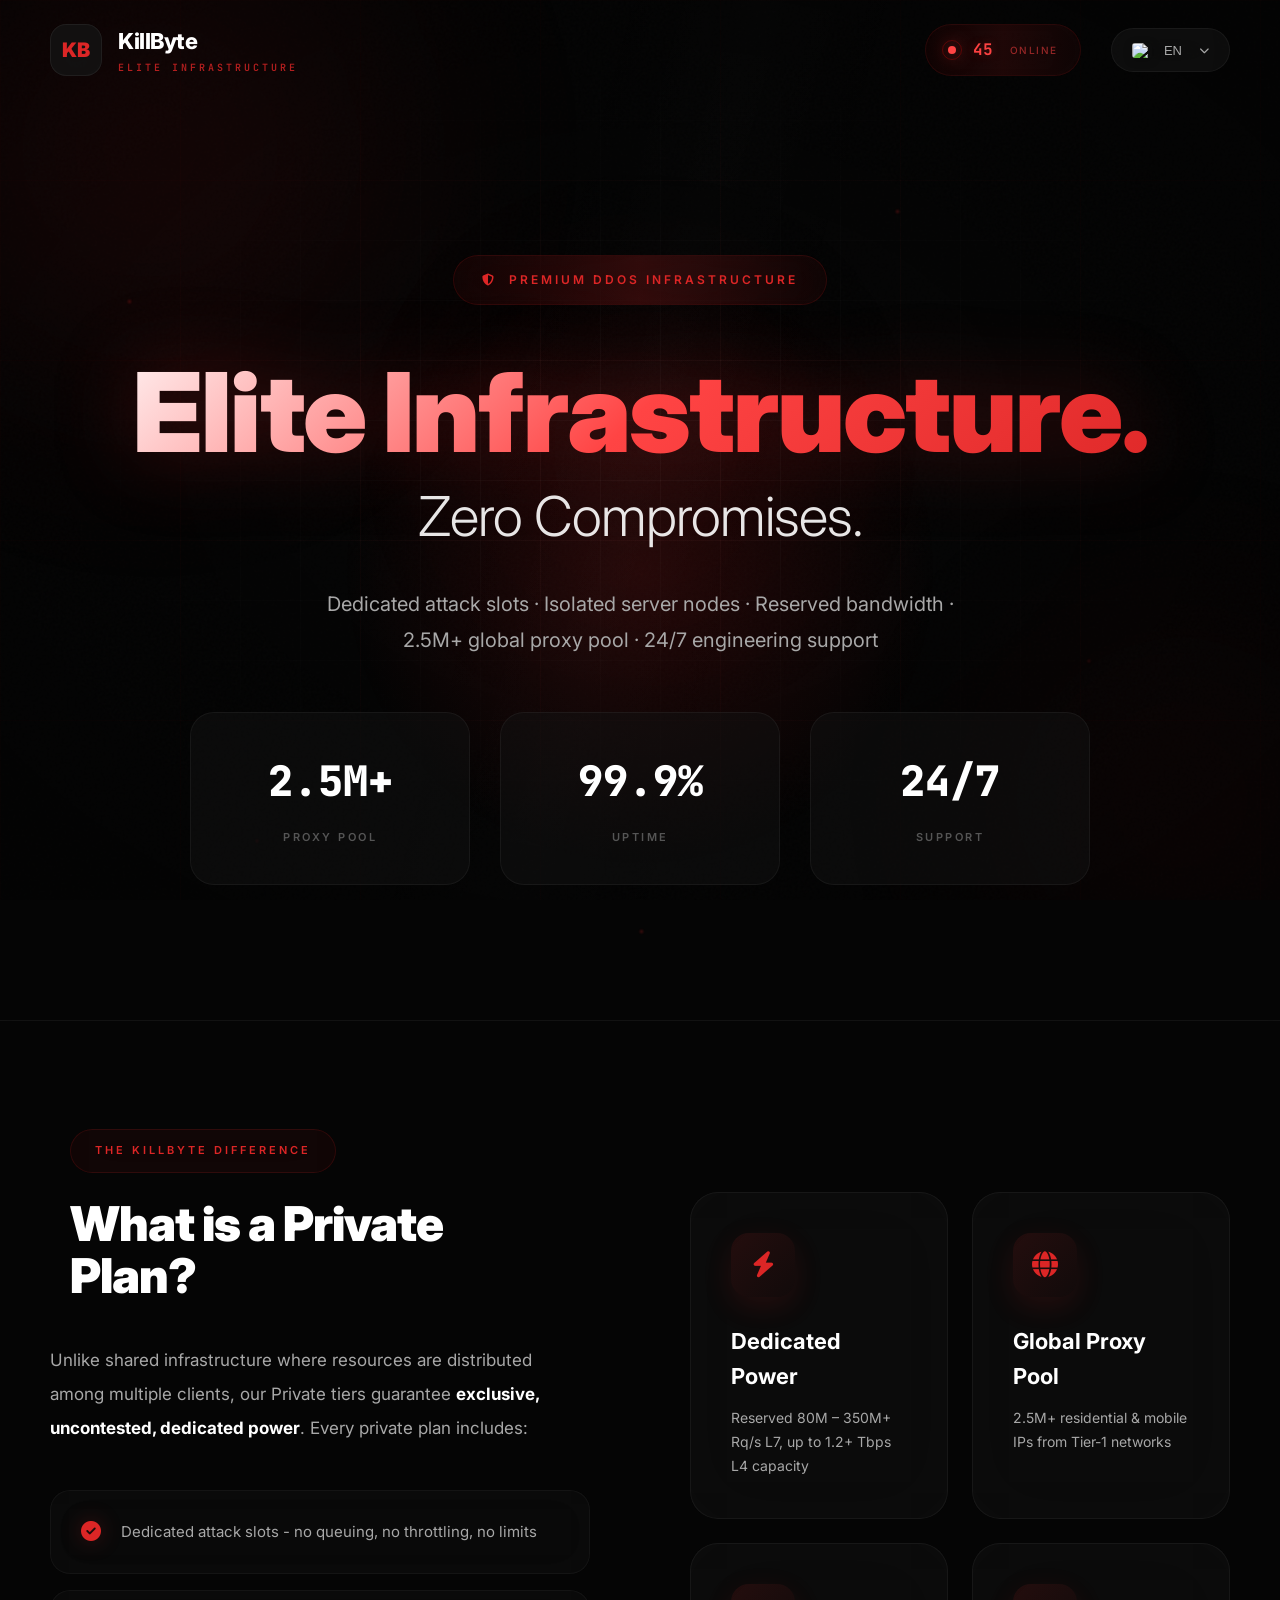
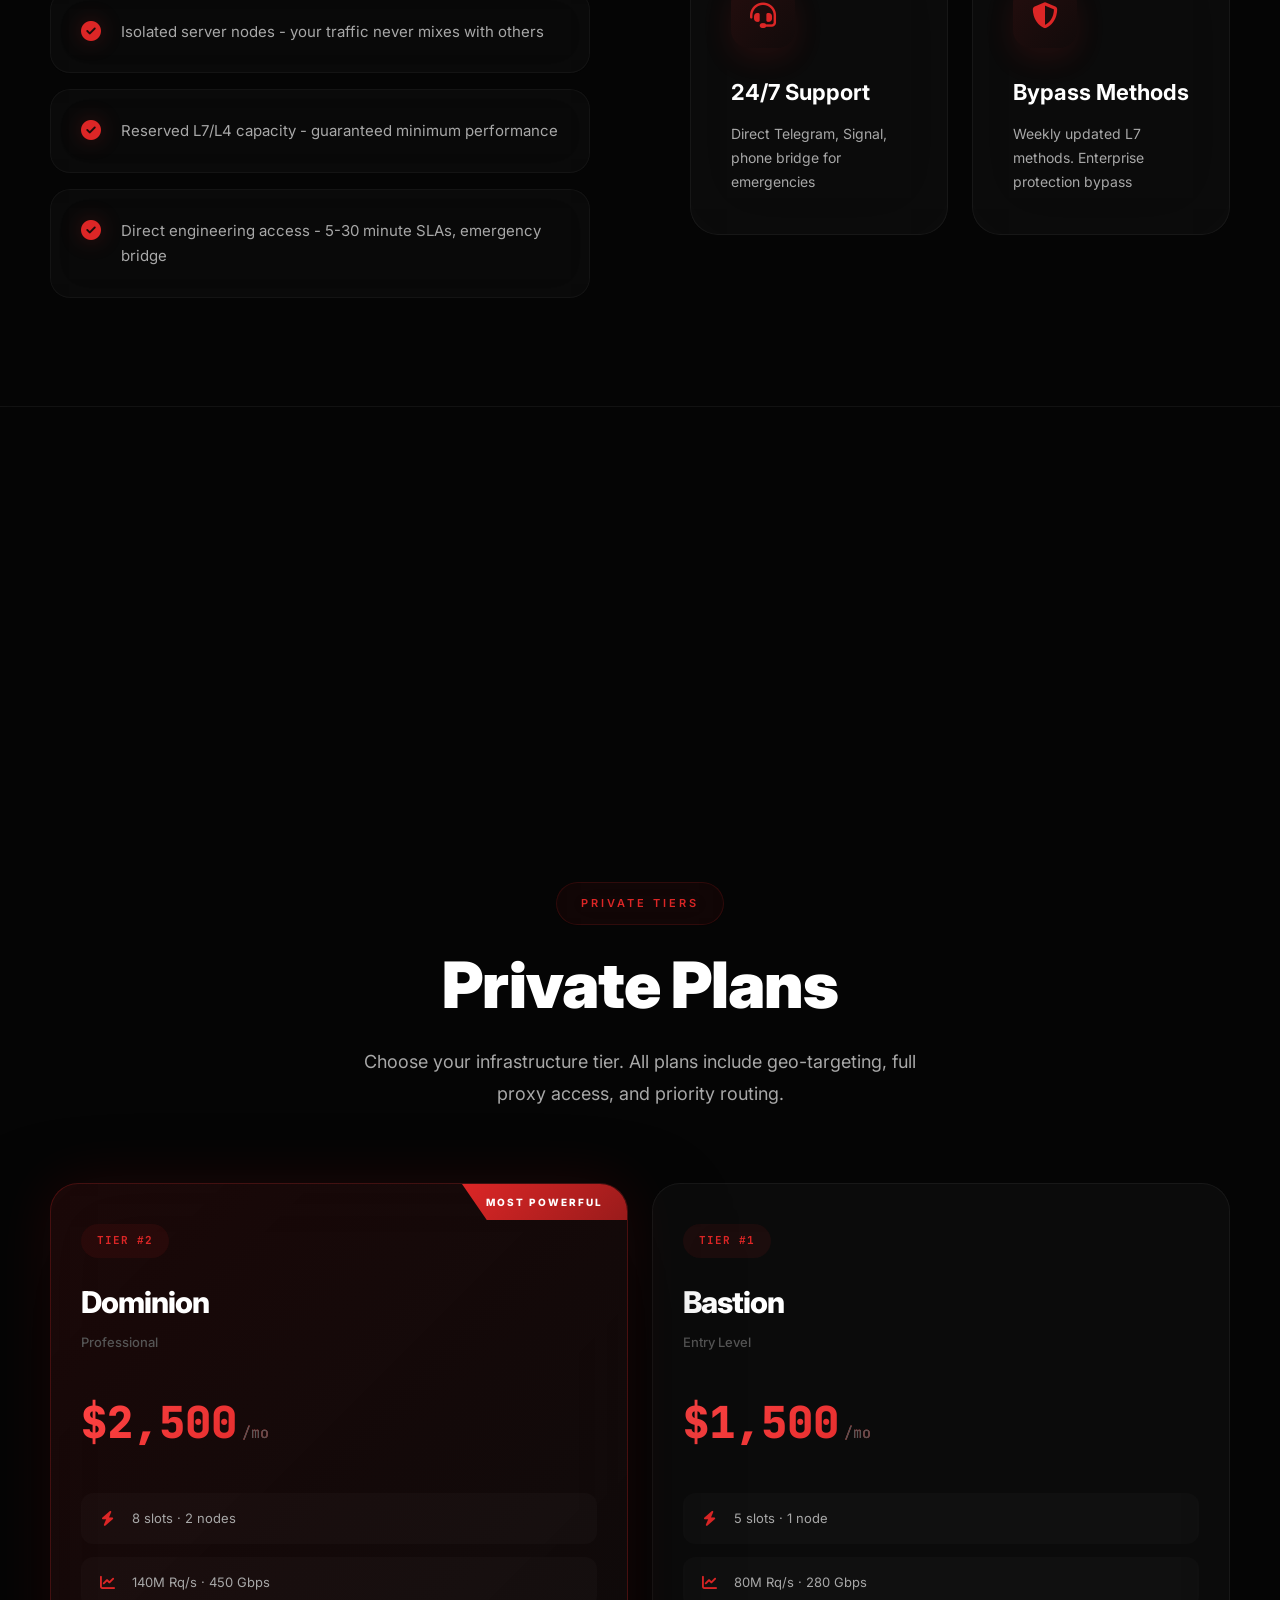
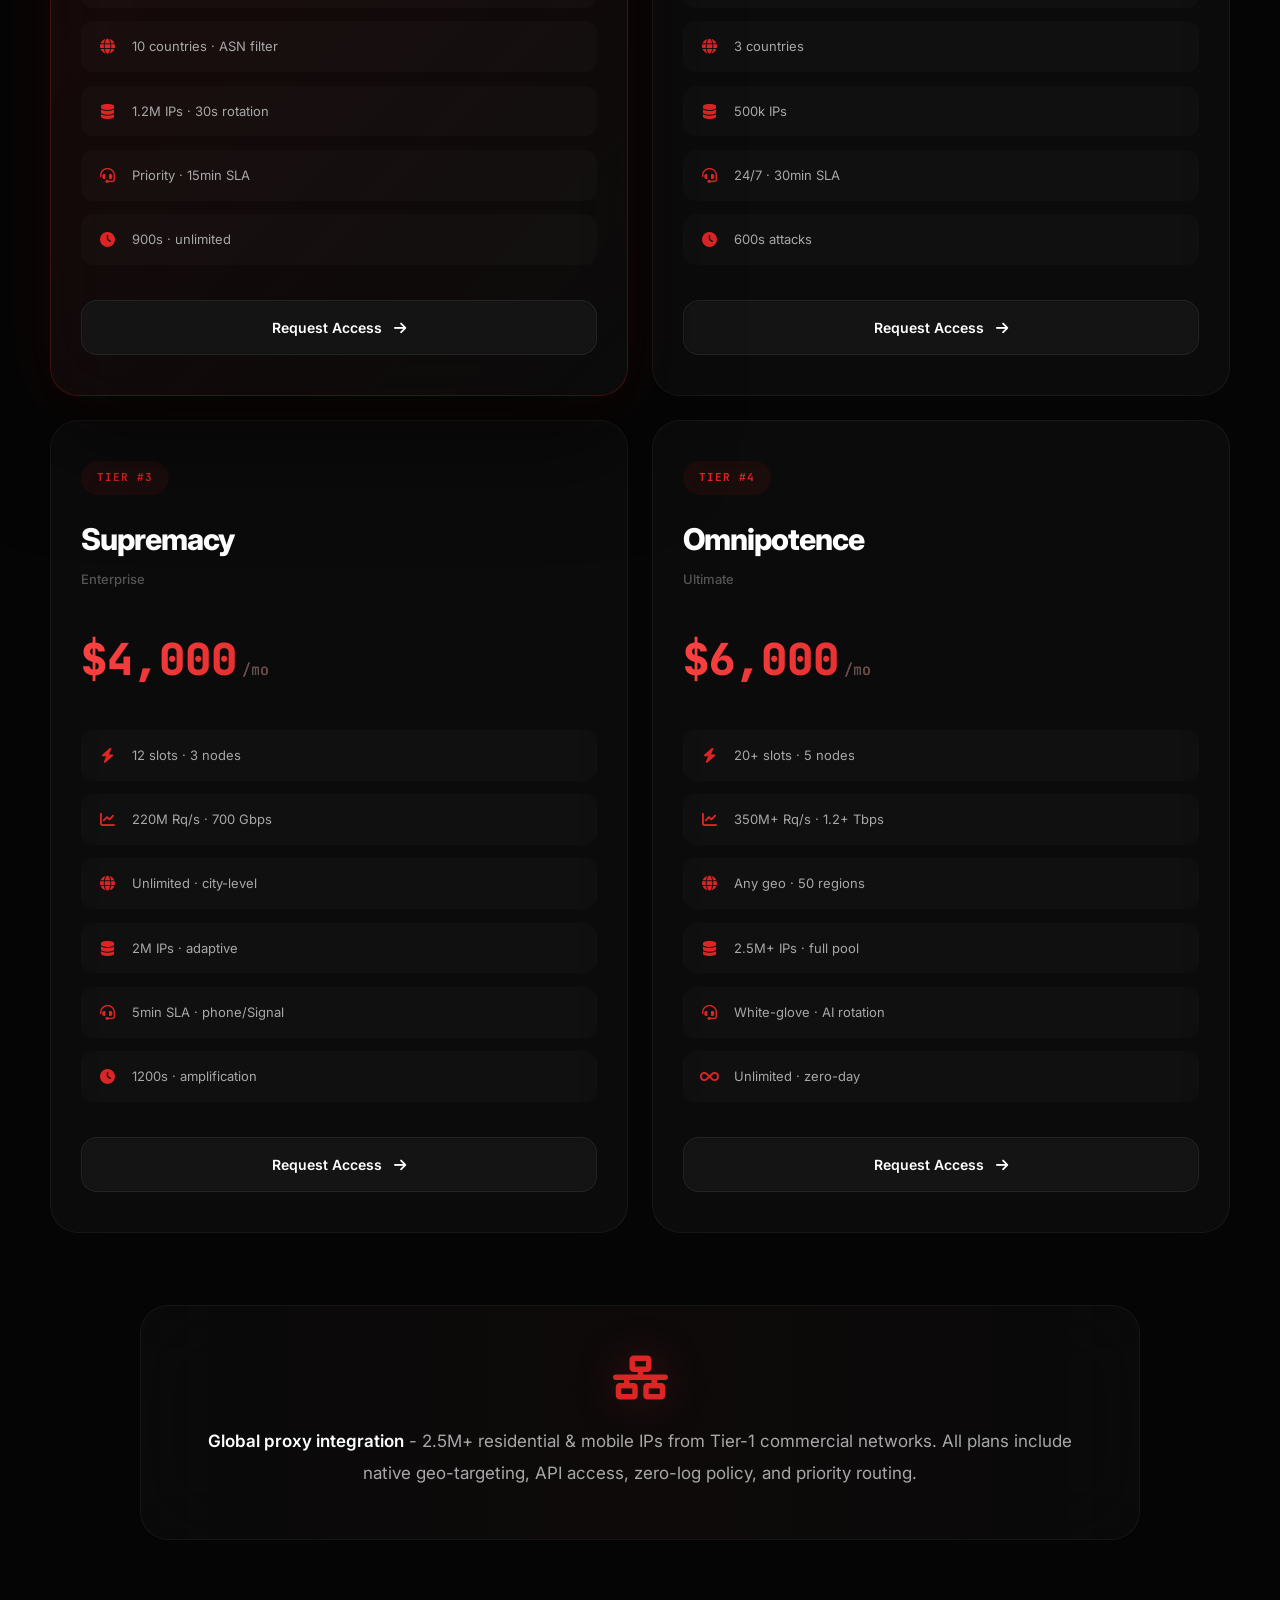
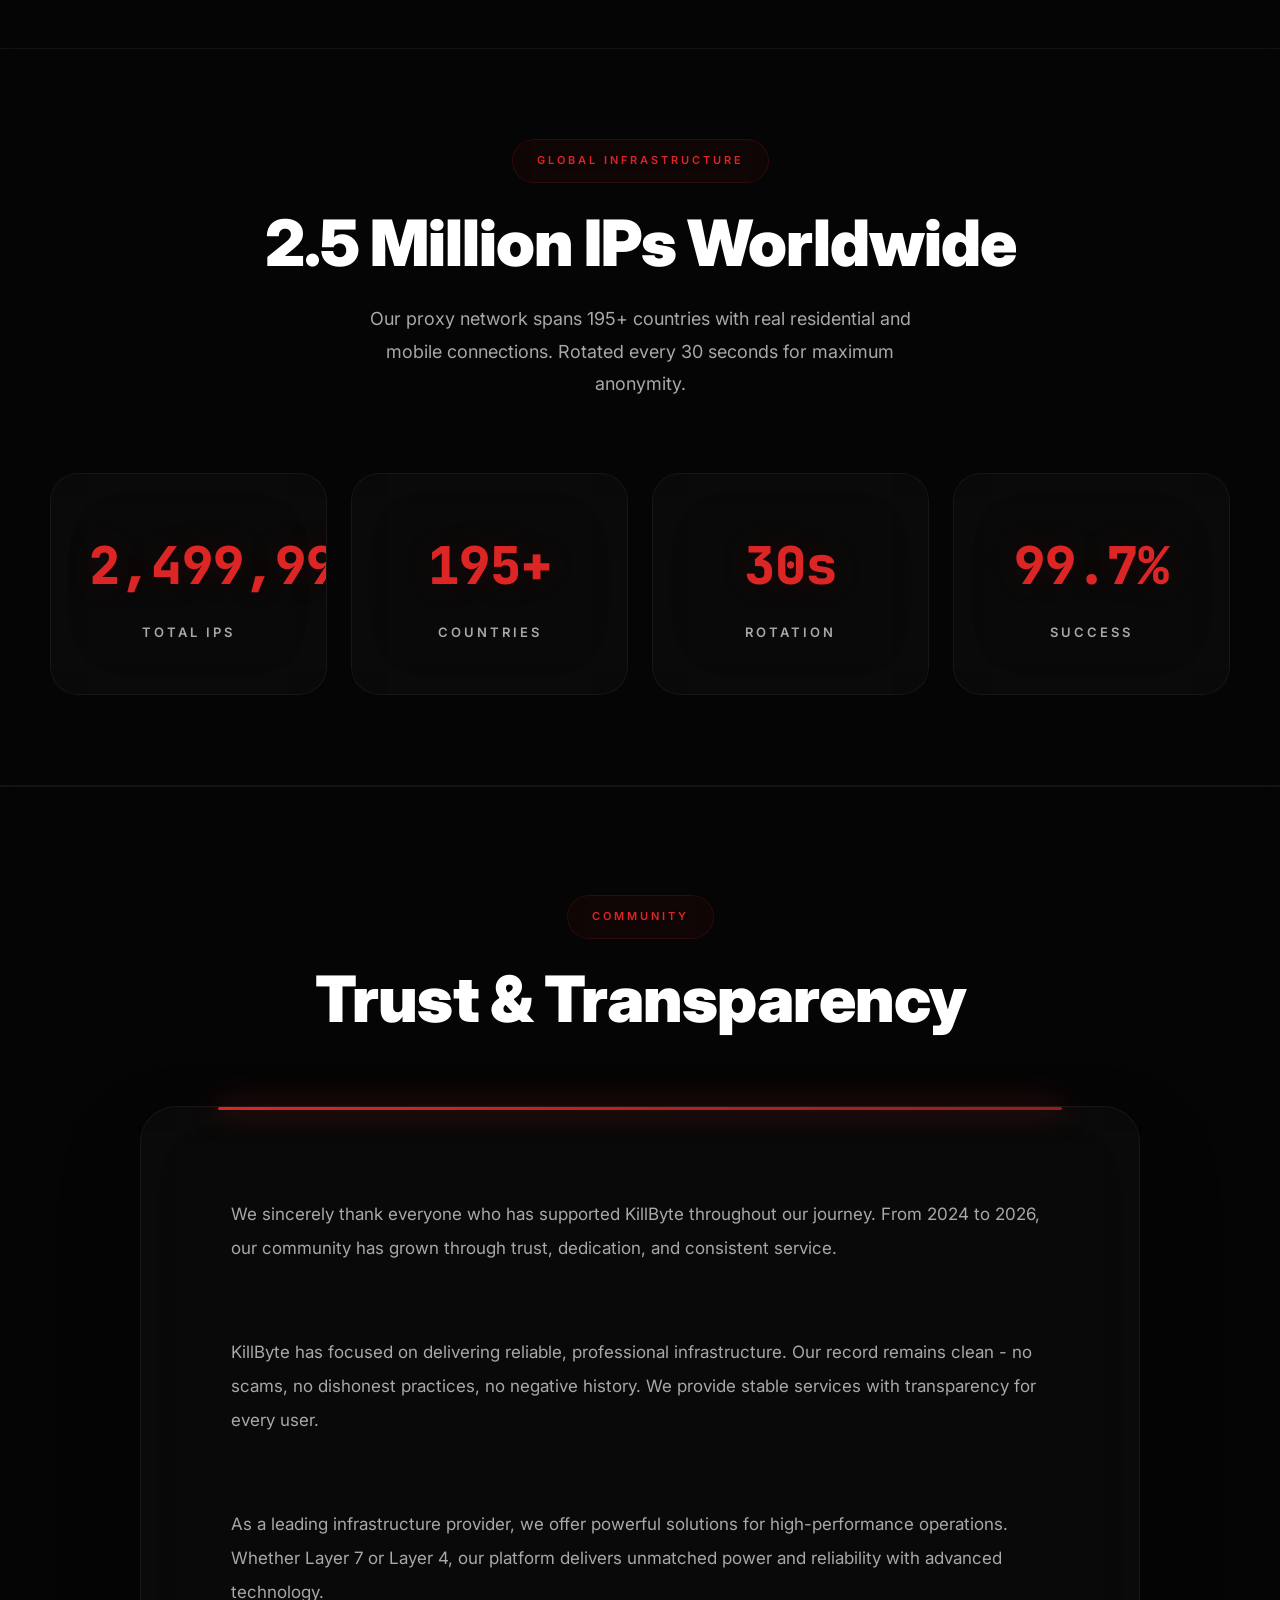
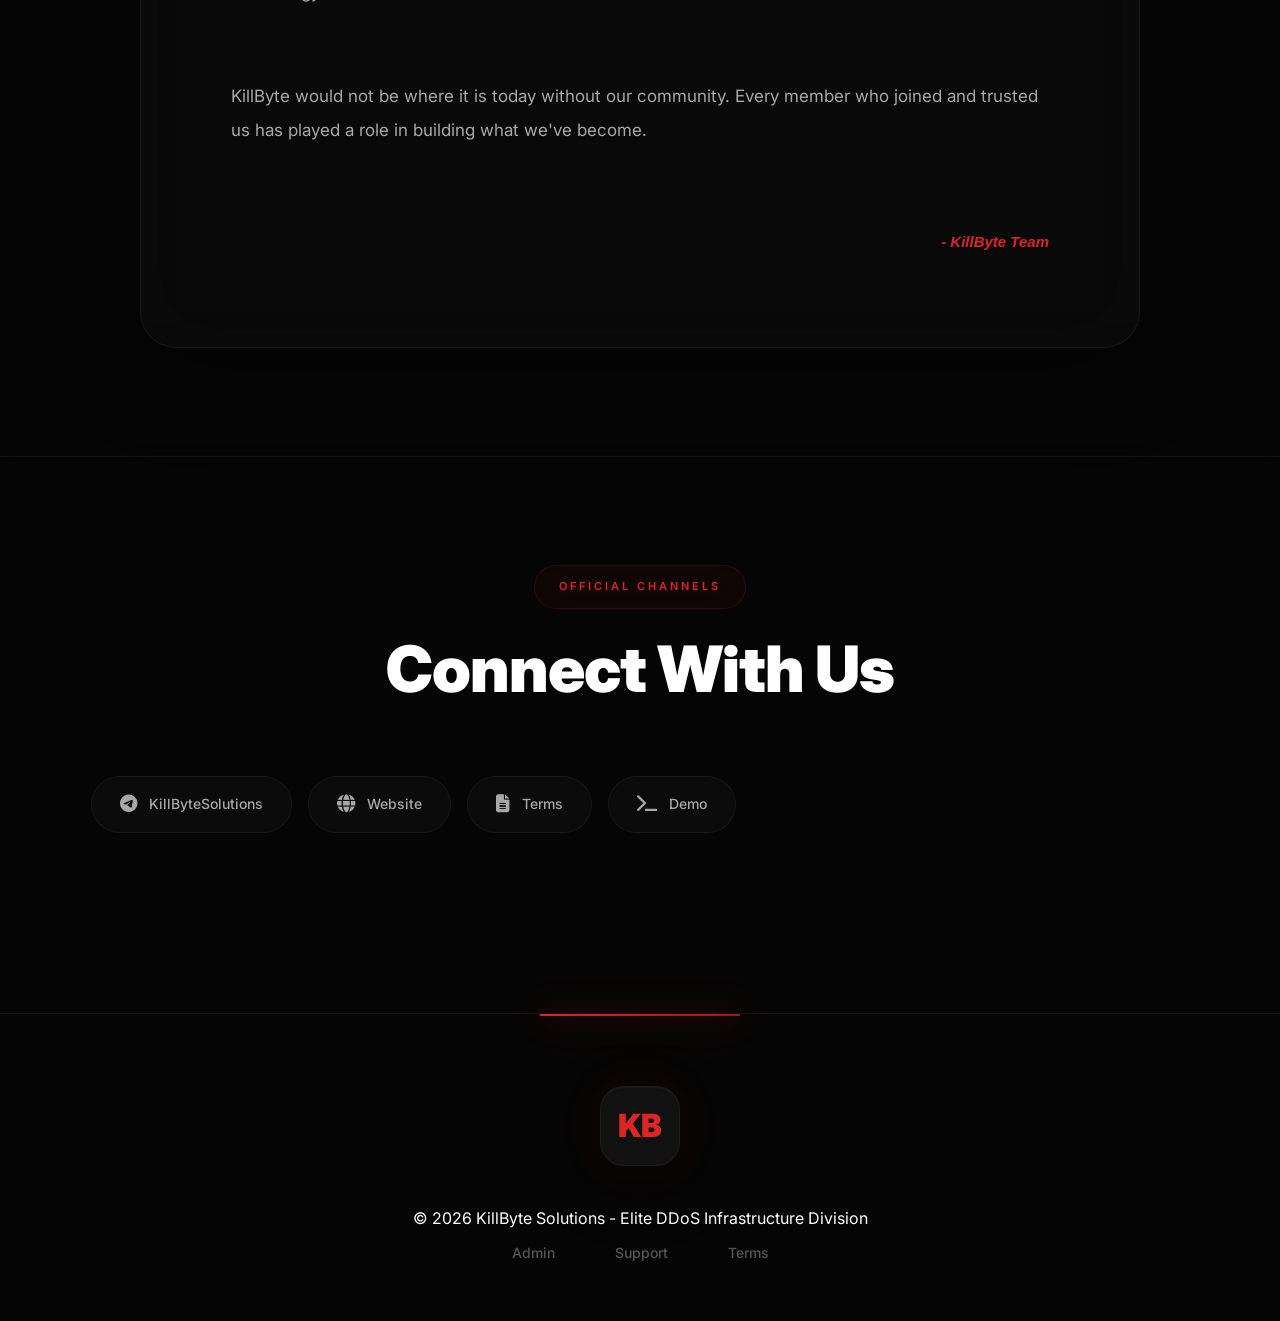
==== commit cf7ce12f: "Update index.html" ====
--- a/private/index.html
+++ b/private/index.html
@@ -385,19 +385,7 @@
     <div class="noise-overlay"></div>
     <div class="vignette"></div>
 
-    <div class="loader" id="loader">
-        <div class="loader-container">
-            <div class="loader-ring-outer"></div>
-            <div class="loader-ring-mid"></div>
-            <div class="loader-ring-inner"></div>
-            <div class="loader-core"></div>
-        </div>
-        <div class="loader-text">System Initializing</div>
-        <div class="loader-system">KillByte Infrastructure v3.0</div>
-        <div class="loader-progress">
-            <div class="loader-bar" id="loaderBar"></div>
-        </div>
-    </div>
+   
 
     <nav class="navbar" id="navbar">
         <div class="nav-container">
